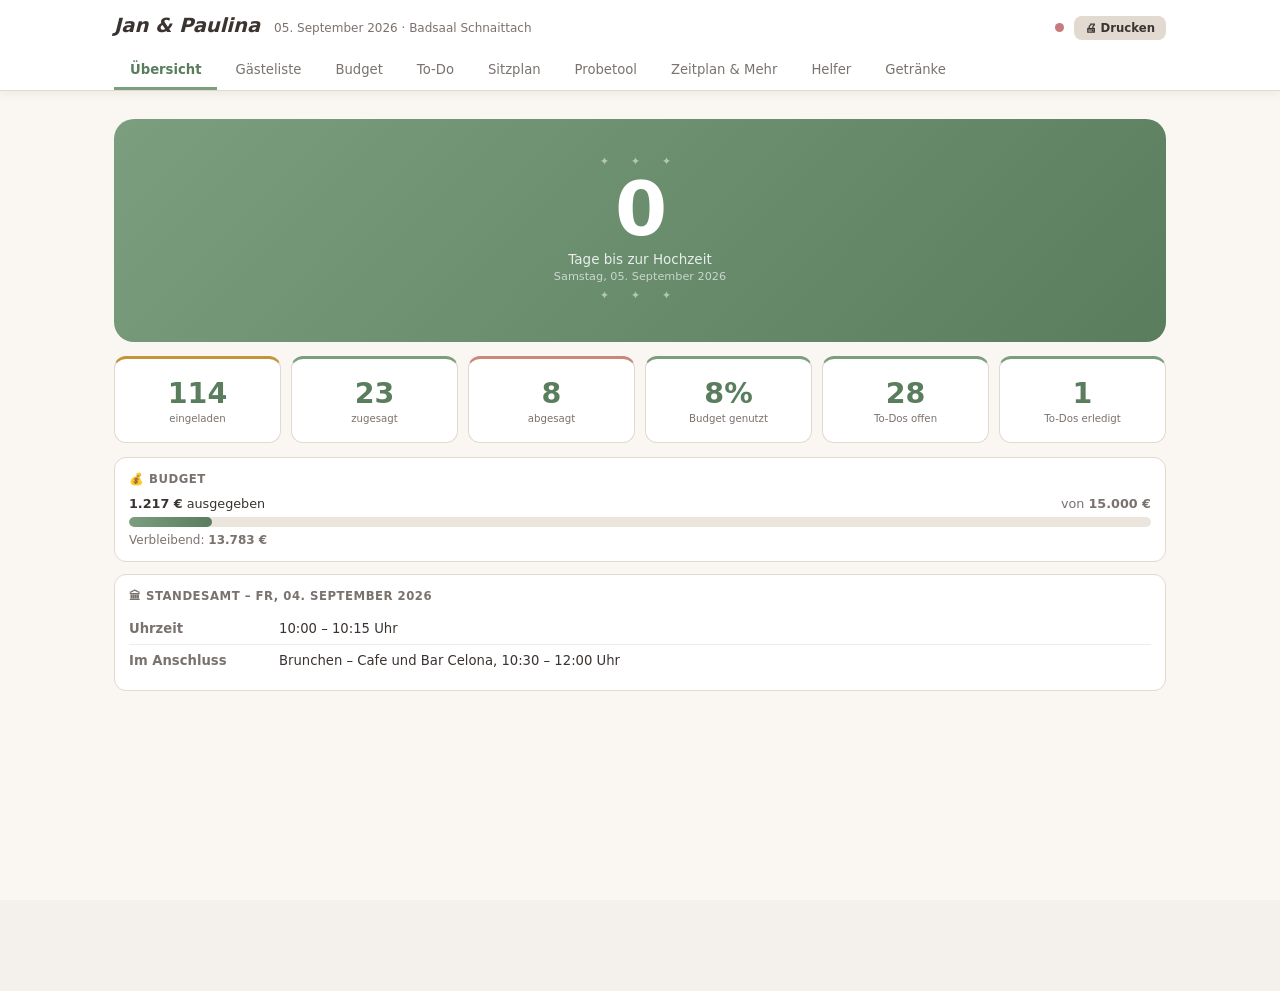
==== hochzeit.html @ a0f96538 "Zeitplan: Ringe-Symbol bei Standesamtlicher Trauung, Auto-Symbol bei Fahrt des Brautpaares ergänzt" ====
<!DOCTYPE html>
<html lang="de">
<head>
<meta charset="UTF-8">
<meta name="viewport" content="width=device-width,initial-scale=1.0,viewport-fit=cover">
<meta name="apple-mobile-web-app-capable" content="yes">
<title>Jan &amp; Paulina 💍</title>
<style>
/* ── Reset & Tokens ── */
*,*::before,*::after{box-sizing:border-box;margin:0;padding:0;-webkit-tap-highlight-color:transparent}
:root{
  --sage:#7a9e7e;--sage-d:#5a7d5e;--sage-l:#a8c5ab;
  --rose:#c9897a;--rose-d:#a06255;--gold:#c4943a;
  --cream:#faf7f2;--white:#fff;--bg:#f4f0eb;
  --text:#3a3330;--text-l:#7a726e;--border:#e2d9d0;
  --shadow:rgba(58,51,48,.08);--shadow-m:rgba(58,51,48,.13);
  --nav-h:60px;--top-h:112px;
}
html,body{height:100%;background:var(--bg);color:var(--text);
  font-family:'Segoe UI',system-ui,sans-serif;font-size:15px;overscroll-behavior:none}

/* ══════════════════════════════════════════
   SHARED
══════════════════════════════════════════ */
.tab{display:none}.tab.active{display:block}
.card{background:var(--white);border:1px solid var(--border);border-radius:14px;padding:14px;margin-bottom:12px}
.card-title{font-size:.78rem;font-weight:700;color:var(--text-l);text-transform:uppercase;letter-spacing:.5px;margin-bottom:10px}
.badge{display:inline-block;padding:3px 9px;border-radius:10px;font-size:.72rem;font-weight:700}
.b-z{background:#e8f5e9;color:#6ba36e}.b-e{background:#fff8e1;color:var(--gold)}
.b-a{background:#fce4e4;color:var(--rose-d)}.b-l{background:#eee;color:#7a7a8a}
.chips{display:flex;gap:7px;margin-bottom:12px;overflow-x:auto;padding-bottom:2px;scrollbar-width:none}
.chips::-webkit-scrollbar{display:none}
.chip{flex-shrink:0;padding:5px 14px;border-radius:20px;border:1px solid var(--border);
  background:var(--white);color:var(--text-l);font-size:.82rem;cursor:pointer;
  white-space:nowrap;transition:all .15s;font-family:inherit}
.chip:hover{border-color:var(--sage-l);color:var(--text)}
.chip.active{background:var(--sage);color:#fff;border-color:var(--sage);font-weight:600}
.btn{display:inline-flex;align-items:center;gap:5px;padding:8px 15px;border-radius:8px;
  border:none;cursor:pointer;font-size:.85rem;font-weight:600;font-family:inherit;transition:background .15s}
.btn-p{background:var(--sage);color:#fff}.btn-p:hover{background:var(--sage-d)}
.btn-d{background:#fde8e8;color:var(--rose-d)}.btn-d:hover{background:#f8d0ce}
.btn-s{background:var(--border);color:var(--text)}.btn-s:hover{background:#d5ccc4}
.btn-sm{padding:5px 11px;font-size:.78rem}
.section-lbl{font-size:.75rem;font-weight:700;color:var(--text-l);text-transform:uppercase;
  letter-spacing:.5px;display:flex;align-items:center;gap:8px;margin:16px 0 8px}
.section-lbl::after{content:'';flex:1;height:1px;background:var(--border)}
.empty{text-align:center;padding:32px 16px;color:var(--text-l);font-size:.88rem}
.count-lbl{font-size:.78rem;color:var(--text-l);margin-bottom:10px}
.search-wrap{position:relative;margin-bottom:12px}
.search-wrap input{width:100%;padding:9px 12px 9px 36px;border:1px solid var(--border);
  border-radius:10px;background:var(--white);font-size:.9rem;color:var(--text);font-family:inherit}
.search-wrap input:focus{outline:none;border-color:var(--sage-l)}
.search-wrap svg{position:absolute;left:10px;top:50%;transform:translateY(-50%);
  width:15px;height:15px;stroke:var(--text-l);fill:none;stroke-width:2}

/* Budget */
.bud-bar-out{height:10px;background:#ece5dd;border-radius:6px;overflow:hidden;margin:6px 0}
.bud-bar-in{height:100%;background:linear-gradient(90deg,var(--sage),var(--sage-d));border-radius:6px;transition:width .4s}
.bud-bar-in.over{background:linear-gradient(90deg,var(--rose),var(--rose-d))}
.kat-mini-bar{height:5px;background:#ece5dd;border-radius:3px;overflow:hidden;margin-top:3px}
.kat-mini-fill{height:100%;background:var(--sage);border-radius:3px;transition:width .3s}
.kat-mini-fill.over{background:var(--rose)}
.budget-input{width:100%;padding:6px 8px;border:1px solid var(--border);border-radius:6px;
  font-size:.88rem;color:var(--text);background:var(--cream)}
.budget-input:focus{outline:none;border-color:var(--sage-l);background:var(--white)}

/* Sitzplan */
.sitzplan-stats{display:flex;gap:10px;flex-wrap:wrap;margin-bottom:18px}
.sitzplan-stat-pill{background:var(--cream);border:1px solid var(--border);border-radius:20px;padding:6px 14px;font-size:.85rem;display:flex;align-items:center;gap:6px}
.sitzplan-stat-pill strong{color:var(--sage-d)}
.sitzplan-layout{display:flex;gap:18px;align-items:flex-start}
.tisch-grid{flex:1;display:flex;flex-wrap:wrap;gap:24px;align-content:flex-start}
.tisch-visual-wrap{display:inline-flex;flex-direction:column;align-items:center;gap:4px;padding:10px;background:var(--cream);border:1px solid var(--border);border-radius:14px;transition:box-shadow .15s}
.tisch-visual-wrap:hover{box-shadow:0 6px 20px var(--shadow-m)}
.tisch-seats-top,.tisch-seats-bottom{display:flex;gap:5px;align-items:center}
.tisch-middle-row{display:flex;gap:5px;align-items:stretch}
.tisch-seats-side{display:flex;flex-direction:column;gap:5px;justify-content:center}
.tisch-surface{background:linear-gradient(160deg,#fffef9,#f5efe4);border:3px solid var(--sage);border-radius:6px;width:170px;min-height:76px;display:flex;flex-direction:column;align-items:center;justify-content:center;padding:10px 14px;gap:3px}
.tisch-surface.over{border-color:var(--rose)}
.tisch-surface-name{font-size:1rem;font-weight:600;color:var(--text);text-align:center}
.tisch-surface-cap{font-size:.72rem;color:var(--text-l);font-weight:600}
.tisch-surface-cap.over{color:var(--rose-d)}
.tisch-seat{width:36px;height:36px;border-radius:50%;background:#f0ebe4;border:2px solid var(--border);display:flex;align-items:center;justify-content:center;font-size:.52rem;font-weight:700;color:var(--text-l);flex-shrink:0;transition:transform .18s,box-shadow .18s;user-select:none}
.tisch-seat.belegt{color:#fff;border-color:transparent;cursor:grab;box-shadow:0 1px 4px rgba(0,0,0,.18);position:relative}
.tisch-seat.belegt:hover{transform:scale(1.12);box-shadow:0 3px 10px rgba(0,0,0,.22)}
.tisch-seat.belegt .seat-remove{display:none;position:absolute;top:-4px;right:-4px;width:14px;height:14px;border-radius:50%;background:var(--rose);color:#fff;font-size:.6rem;line-height:14px;text-align:center;cursor:pointer;border:none;padding:0}
.tisch-seat.belegt:hover .seat-remove{display:block}
.tisch-seat.selected{box-shadow:0 0 0 3px var(--gold)!important;transform:scale(1.22)!important;position:relative;z-index:5}
.tisch-seat.drop-target{box-shadow:0 0 0 2px var(--sage)!important;transform:scale(1.1)!important}
.tisch-seat.drag-over{box-shadow:0 0 0 3px var(--sage)!important;transform:scale(1.12)!important}
.tisch-visual-footer{display:flex;gap:6px;margin-top:4px}
.unassigned-panel{width:230px;flex-shrink:0;background:var(--cream);border:1px solid var(--border);border-radius:14px;padding:14px;position:sticky;top:80px;max-height:calc(100vh - 120px);overflow-y:auto}
.unassigned-header{display:flex;align-items:center;justify-content:space-between;margin-bottom:10px}
.unassigned-title{font-weight:600;font-size:.95rem}
.unassigned-count-badge{background:#fce4e4;color:var(--rose-d);font-size:.72rem;font-weight:700;border-radius:10px;padding:2px 8px}
.unassigned-guest{display:flex;align-items:center;gap:8px;padding:7px 6px;border-bottom:1px solid #f0ebe4;font-size:.85rem;border-radius:6px;margin:0 -6px;cursor:grab;transition:background .12s}
.unassigned-guest:hover{background:#f0ebe4;border-bottom-color:transparent}
.unassigned-guest.selected{background:#fff8e1;border-bottom-color:transparent;box-shadow:0 0 0 2px var(--gold) inset}
.unassigned-guest:last-child{border-bottom:none}
.unassigned-guest-gruppe{width:8px;height:8px;border-radius:50%;flex-shrink:0}
.unassigned-guest-name{flex:1;font-weight:500;overflow:hidden;text-overflow:ellipsis;white-space:nowrap}
.assign-guest-list{max-height:340px;overflow-y:auto}
.assign-guest-item{display:flex;align-items:center;gap:10px;padding:10px 0;border-bottom:1px solid #f0ebe4;cursor:pointer;font-size:.88rem}
.assign-guest-item:last-child{border-bottom:none}
.assign-guest-item:hover{background:#f5f0eb;margin:0 -4px;padding-left:4px;padding-right:4px;border-radius:6px}
.assign-guest-color{width:10px;height:10px;border-radius:50%;flex-shrink:0}
.assign-guest-name{font-weight:600;flex:1}
.assign-guest-gruppe{font-size:.78rem;color:var(--text-l)}
@media(max-width:767px){.sitzplan-layout{flex-direction:column}.unassigned-panel{width:100%;position:static;max-height:none}}

/* Sitzplan View Toggle */
.szv-toggle{display:flex;background:var(--cream);border:1px solid var(--border);border-radius:8px;overflow:hidden}
.szv-btn{border:none;padding:6px 14px;font-size:.82rem;font-weight:600;cursor:pointer;font-family:inherit;background:transparent;color:var(--text-l);transition:background .15s,color .15s}
.szv-btn.szv-active{background:var(--sage);color:#fff}
.szv-btn:not(.szv-active):hover{background:var(--border)}

/* Raumplan */
.raumplan-room{position:relative;background:#f8f6f0;border:2px solid var(--border);border-radius:12px;overflow:hidden;user-select:none}
.raumplan-stage{position:absolute;background:var(--border);border-bottom:3px solid var(--sage);display:flex;align-items:center;justify-content:center;font-size:.75rem;font-weight:700;color:var(--text-l);letter-spacing:.3px}
.raumplan-entrance{position:absolute;bottom:0;left:50%;transform:translateX(-50%)}
.raumplan-tisch{position:absolute;border:2px solid var(--sage);border-radius:5px;display:flex;flex-direction:column;align-items:center;justify-content:center;cursor:grab;box-shadow:0 2px 8px var(--shadow);transition:box-shadow .15s,transform .1s;background:var(--white);overflow:hidden}
.raumplan-tisch:active{cursor:grabbing}
.raumplan-tisch.over{border-color:var(--rose);background:#fef5f5}
.raumplan-tisch-name{font-weight:700;font-size:.65rem;white-space:nowrap;overflow:hidden;text-overflow:ellipsis;padding:0 4px;max-width:100%}
.raumplan-tisch-count{font-size:.6rem;color:var(--text-l)}
.raumplan-tisch-dots{display:flex;gap:2px;margin-top:1px}
.raumplan-tisch:hover{box-shadow:0 4px 16px var(--shadow-m);transform:rotate(var(--rot,0deg)) scale(1.03)}
.raumplan-element{position:absolute;border:2px solid var(--rose);border-radius:5px;display:flex;flex-direction:column;align-items:center;justify-content:center;cursor:grab;box-shadow:0 2px 8px var(--shadow);transition:box-shadow .15s,transform .1s;background:var(--white);overflow:hidden;gap:2px}
.raumplan-element:hover{box-shadow:0 4px 16px var(--shadow-m);transform:scale(1.03)}
.raumplan-element:active{cursor:grabbing}
.raumplan-tisch.selected,.raumplan-element.selected{box-shadow:0 0 0 3px var(--gold),0 2px 8px var(--shadow)!important}
.raumplan-element-icon{font-size:1rem;line-height:1}
.raumplan-element-name{font-weight:700;font-size:.6rem;white-space:nowrap;overflow:hidden;text-overflow:ellipsis;padding:0 4px;max-width:100%;color:var(--text-l)}
.raumplan-legend{margin-top:10px;font-size:.76rem;color:var(--text-l);display:flex;gap:16px;flex-wrap:wrap;align-items:center}
.raumplan-info-pill.over{background:#fde8e8;color:var(--rose-d);border-color:var(--rose)}
.raumplan-info{margin-bottom:10px;display:flex;gap:10px;flex-wrap:wrap}
.raumplan-info-pill{background:var(--cream);border:1px solid var(--border);border-radius:20px;padding:5px 12px;font-size:.8rem;display:flex;align-items:center;gap:5px}

/* Timeline */
.tl-item{display:flex;gap:14px;padding:10px 0;border-bottom:1px solid #f0ebe4}
.tl-item:last-child{border-bottom:none}
.tl-time{width:90px;flex-shrink:0;font-size:.78rem;color:var(--text-l);font-weight:700;padding-top:2px}
.tl-titel{font-weight:600;font-size:.88rem}
.tl-notiz{font-size:.75rem;color:var(--text-l);margin-top:2px}
.tl-icon{width:15px;height:15px;vertical-align:-2px;margin-right:5px;color:var(--sage-d)}

/* Todo */
.todo-item{display:flex;gap:10px;align-items:flex-start;padding:11px 0;border-bottom:1px solid #f0ebe4}
.todo-item:last-child{border-bottom:none}
.todo-cb{width:20px;height:20px;accent-color:var(--sage);cursor:pointer;flex-shrink:0;margin-top:1px}
.todo-txt{font-weight:500;font-size:.9rem;word-break:break-word}
.todo-txt.done{text-decoration:line-through;opacity:.5}
.todo-meta{font-size:.75rem;color:var(--text-l);margin-top:2px}
.todo-kat-lbl{display:inline-block;padding:2px 7px;border-radius:8px;font-size:.68rem;
  font-weight:700;background:var(--cream);color:var(--text-l);margin-bottom:6px;letter-spacing:.3px}

/* Dienstleister */
.dl-item{padding:10px 0;border-bottom:1px solid #f0ebe4}
.dl-item:last-child{border-bottom:none}
.dl-top{display:flex;justify-content:space-between;align-items:flex-start;gap:8px}
.dl-name{font-weight:700;font-size:.9rem}
.dl-detail{font-size:.78rem;color:var(--text-l);margin-top:3px}

/* Countdown hero */
.hero{background:linear-gradient(135deg,var(--sage),var(--sage-d));color:#fff;
  border-radius:18px;padding:28px 20px;text-align:center;margin-bottom:14px}
.hero-orn{font-size:.75rem;letter-spacing:.6rem;opacity:.5;margin-bottom:4px}
.hero-num{font-size:4rem;font-weight:800;line-height:1;letter-spacing:-2px}
.hero-lbl{font-size:.9rem;opacity:.85;margin-top:4px}
.hero-date{font-size:.75rem;opacity:.65;margin-top:3px}

/* Stat cards */
.stats{display:grid;grid-template-columns:repeat(3,1fr);gap:10px;margin-bottom:14px}
.stat{background:var(--white);border:1px solid var(--border);border-radius:12px;
  padding:14px 10px;text-align:center;border-top:3px solid var(--sage);position:relative;
  font-family:inherit;width:100%}
.stat.gold{border-top-color:var(--gold)}.stat.rose{border-top-color:var(--rose)}
.stat-val{font-size:1.7rem;font-weight:800;color:var(--sage-d)}
.stat-lbl{font-size:.68rem;color:var(--text-l);margin-top:3px}
.stat-link{cursor:pointer;transition:transform .15s,box-shadow .15s}
.stat-link:hover{transform:translateY(-2px);box-shadow:0 6px 18px var(--shadow-m)}
.stat-link:active{transform:scale(.97)}
.stat-arr{position:absolute;bottom:7px;right:9px;font-size:.65rem;color:var(--text-l);
  opacity:0;transform:translateX(-3px);transition:opacity .2s,transform .2s}
.stat-link:hover .stat-arr{opacity:1;transform:translateX(0)}

/* Guest row (shared) */
.guest-item{display:flex;align-items:center;gap:10px;padding:10px 0;border-bottom:1px solid #f0ebe4}
.guest-item:last-child{border-bottom:none}
.grp-dot{width:9px;height:9px;border-radius:50%;flex-shrink:0}
.guest-name{flex:1;font-weight:600;font-size:.9rem;min-width:0;overflow:hidden;text-overflow:ellipsis;white-space:nowrap}
.status-sel{border:none;cursor:pointer;font-size:.72rem;font-weight:700;padding:3px 7px;
  border-radius:10px;background:inherit;font-family:inherit}

/* Info table */
.info-dl{width:100%}
.info-row{display:flex;gap:10px;padding:8px 0;border-bottom:1px solid #f0ebe4;font-size:.88rem}
.info-row:last-child{border-bottom:none}
.info-dt{font-weight:600;width:140px;flex-shrink:0;color:var(--text-l)}

/* Getränke */
.gt-table-wrap{overflow-x:auto;-webkit-overflow-scrolling:touch}
.gt-table{width:100%;border-collapse:collapse;margin-bottom:2px}
.gt-table th{background:#f5f0eb;padding:8px 10px;text-align:left;font-size:.7rem;font-weight:700;
  color:var(--text-l);text-transform:uppercase;letter-spacing:.4px;white-space:nowrap}
.gt-table td{padding:7px 10px;font-size:.86rem;border-bottom:1px solid #f0ebe4;white-space:nowrap}
.gt-table tr:last-child td{border-bottom:none}
.gt-sub{font-size:.78rem;color:var(--text-l);line-height:1.5}
.gt-total{display:flex;justify-content:space-between;padding:10px 10px 0;font-weight:700;
  font-size:.9rem;border-top:1.5px solid var(--border);margin-top:6px}
.gt-note{background:var(--cream);border-left:3px solid var(--gold);border-radius:0 10px 10px 0;
  padding:12px 14px;font-size:.85rem;line-height:1.55;margin-bottom:12px}
.gt-note b{color:var(--text)}

/* ══════════════════════════════════════════
   MOBILE  (default – < 768 px)
══════════════════════════════════════════ */
#top-nav{display:none}
#bottom-nav{position:fixed;bottom:0;left:0;right:0;background:var(--white);
  border-top:1px solid var(--border);display:flex;z-index:100;
  padding-bottom:env(safe-area-inset-bottom);overflow-x:auto;scrollbar-width:none}
#bottom-nav::-webkit-scrollbar{display:none}
.nav-btn{flex:1 0 auto;min-width:54px;display:flex;flex-direction:column;align-items:center;justify-content:center;
  padding:8px 4px;gap:2px;border:none;background:none;cursor:pointer;
  font-size:.62rem;color:var(--text-l);font-family:inherit;transition:color .15s;white-space:nowrap}
.nav-btn.active{color:var(--sage-d);font-weight:700}
.nav-btn svg{width:21px;height:21px;stroke:currentColor;fill:none;stroke-width:2;
  stroke-linecap:round;stroke-linejoin:round}
#app{display:flex;flex-direction:column;height:100%;height:100dvh}
#content{flex:1;overflow-y:auto;padding:16px 16px 80px}

/* Mobile: budget table hidden, cards shown */
.bud-table-wrap{display:none}

/* ══════════════════════════════════════════
   DESKTOP  (≥ 768 px)
══════════════════════════════════════════ */
@media(min-width:768px){
  body{background:var(--cream)}
  #bottom-nav{display:none}
  #top-nav{
    display:block;background:var(--white);border-bottom:1px solid var(--border);
    position:sticky;top:0;z-index:100;box-shadow:0 2px 10px var(--shadow)
  }
  .top-nav-inner{max-width:1100px;margin:0 auto;padding:0 24px}
  .top-brand{display:flex;align-items:baseline;gap:14px;padding:14px 0 12px}
  .top-brand h1{font-size:1.3rem;font-weight:700;color:var(--text);font-style:italic}
  .top-brand span{font-size:.8rem;color:var(--text-l)}
  .top-tabs{display:flex;gap:2px}
  .top-tab{background:none;border:none;padding:10px 16px;cursor:pointer;font-size:.88rem;
    color:var(--text-l);border-bottom:3px solid transparent;font-family:inherit;
    white-space:nowrap;transition:color .15s,border-color .15s}
  .top-tab:hover{color:var(--text)}
  .top-tab.active{color:var(--sage-d);border-bottom-color:var(--sage);font-weight:700}
  #app{display:block;height:auto;min-height:100vh}
  #content{overflow:visible;padding:28px 24px 60px;max-width:1100px;margin:0 auto}

  /* Desktop hero + stats */
  .hero{border-radius:20px;padding:36px 40px}
  .hero-num{font-size:5rem}
  .stats{grid-template-columns:repeat(6,1fr)}
  .stat{padding:18px 10px}.stat-val{font-size:1.9rem}

  /* Desktop guest list — wider rows */
  .guest-item{padding:11px 14px}
  .guest-note{display:block!important}  /* hidden on mobile */

  /* Desktop budget: show full table */
  .bud-table-wrap{display:block}
  .bud-card-list{display:none}  /* hide cards on desktop */
  .bud-table{width:100%;border-collapse:collapse}
  .bud-table th{background:#f5f0eb;padding:10px 14px;text-align:left;font-size:.78rem;
    font-weight:700;color:var(--text-l);text-transform:uppercase;letter-spacing:.4px;
    border-bottom:1px solid var(--border)}
  .bud-table td{padding:9px 14px;font-size:.9rem;border-bottom:1px solid #f0ebe4}
  .bud-table tr:last-child td{border-bottom:none}
  .bud-table tr:hover td{background:#fdfaf7}

  /* Desktop: 2-col layout for mehr */
  .mehr-grid{display:grid;grid-template-columns:1fr 1fr;gap:20px}

  /* Desktop: DL grid */
  .dl-grid-wrap{display:grid;grid-template-columns:repeat(auto-fill,minmax(280px,1fr));gap:12px}
  .dl-grid-card{background:var(--white);border:1px solid var(--border);border-radius:12px;padding:16px}
  .card{border-radius:12px}
}

@media print{
  #top-nav,#bottom-nav,.chips,.btn{display:none!important}
  body{background:#fff}
  #content{padding:0;max-width:100%}
  .tab{display:block!important;page-break-after:always}
}

/* Getränkekarte: eigener, isolierter Druckmodus */
@media print{
  body.printing-menu #top-nav,
  body.printing-menu #bottom-nav,
  body.printing-menu #app{display:none!important}
  body.printing-menu #getraenke-menu-modal{
    position:static!important;display:block!important;background:#fff!important;
    inset:auto!important;padding:0!important}
  body.printing-menu #getraenke-menu-modal>div{box-shadow:none!important;width:100%!important;
    max-height:none!important;overflow:visible!important;border-radius:0!important;
    background:#fff!important;margin:0!important}
  body.printing-menu .no-print{display:none!important}
}

/* Getränkekarte: Restaurant-Menü-Optik */
.menu-card{padding:44px 34px 30px;font-family:Georgia,'Iowan Old Style','Palatino Linotype',serif;
  color:#3a3330;text-align:center}
.mc-eyebrow{font-size:.66rem;letter-spacing:.3em;text-transform:uppercase;color:var(--gold)}
.menu-card h2{font-size:1.75rem;font-weight:400;letter-spacing:.05em;margin:6px 0 4px}
.mc-sub{font-size:.78rem;color:var(--text-l);font-style:italic;margin-bottom:22px}
.mc-rule{width:52px;height:1px;background:var(--gold);margin:0 auto 26px}
.mc-section{margin-bottom:24px}
.mc-section-title{font-size:.74rem;letter-spacing:.24em;text-transform:uppercase;
  color:var(--gold);margin-bottom:12px}
.mc-item{font-size:.98rem;padding:4px 0;line-height:1.3}
.mc-item-note{display:block;font-size:.68rem;color:var(--text-l);font-style:italic;margin-top:1px;letter-spacing:.03em}
</style>
</head>
<body>

<!-- ══ DESKTOP TOP NAV ══ -->
<header id="top-nav">
  <div class="top-nav-inner">
    <div class="top-brand">
      <h1>Jan &amp; Paulina</h1>
      <span>05. September 2026 · Badsaal Schnaittach</span>
      <div style="margin-left:auto;display:flex;align-items:center;gap:10px">
        <span id="sync-dot" title="Synchronisiert" style="display:inline-block;width:9px;height:9px;border-radius:50%;background:#6ba36e;flex-shrink:0"></span>
        <button class="btn btn-s btn-sm" onclick="window.print()">🖨 Drucken</button>
      </div>
    </div>
    <div class="top-tabs">
      <button class="top-tab active" onclick="showTab('home',this,'top')">Übersicht</button>
      <button class="top-tab" onclick="showTab('gaeste',this,'top')">Gästeliste</button>
      <button class="top-tab" onclick="showTab('budget',this,'top')">Budget</button>
      <button class="top-tab" onclick="showTab('todo',this,'top')">To-Do</button>
      <button class="top-tab" onclick="showTab('sitzplan',this,'top')">Sitzplan</button>
      <button class="top-tab" onclick="showTab('probetool',this,'top')">Probetool</button>
      <button class="top-tab" onclick="showTab('mehr',this,'top')">Zeitplan &amp; Mehr</button>
      <button class="top-tab" onclick="showTab('helfer',this,'top')">Helfer</button>
      <button class="top-tab" onclick="showTab('getraenke',this,'top')">Getränke</button>
    </div>
  </div>
</header>

<div id="app">
<div id="content">

  <!-- ══ ÜBERSICHT ══ -->
  <div id="tab-home" class="tab active">
    <div class="hero">
      <div class="hero-orn">✦ ✦ ✦</div>
      <div class="hero-num" id="cd">–</div>
      <div class="hero-lbl">Tage bis zur Hochzeit</div>
      <div class="hero-date">Samstag, 05. September 2026</div>
      <div class="hero-orn" style="margin-top:6px">✦ ✦ ✦</div>
    </div>
    <div class="stats">
      <button type="button" class="stat gold stat-link" onclick="navigateTo('gaeste','alle')">
        <div class="stat-val" id="s-eing">–</div><div class="stat-lbl">eingeladen</div><div class="stat-arr">→</div>
      </button>
      <button type="button" class="stat stat-link" onclick="navigateTo('gaeste','Zugesagt')">
        <div class="stat-val" id="s-zug">–</div><div class="stat-lbl">zugesagt</div><div class="stat-arr">→</div>
      </button>
      <button type="button" class="stat rose stat-link" onclick="navigateTo('gaeste','Abgesagt')">
        <div class="stat-val" id="s-abg">–</div><div class="stat-lbl">abgesagt</div><div class="stat-arr">→</div>
      </button>
      <button type="button" class="stat stat-link" onclick="navigateTo('budget',null)">
        <div class="stat-val" id="s-budpct">–%</div><div class="stat-lbl">Budget genutzt</div><div class="stat-arr">→</div>
      </button>
      <button type="button" class="stat stat-link" onclick="navigateTo('todo','offen')">
        <div class="stat-val" id="s-open">–</div><div class="stat-lbl">To-Dos offen</div><div class="stat-arr">→</div>
      </button>
      <button type="button" class="stat stat-link" onclick="navigateTo('todo','erledigt')">
        <div class="stat-val" id="s-done">–</div><div class="stat-lbl">To-Dos erledigt</div><div class="stat-arr">→</div>
      </button>
    </div>
    <div class="card">
      <div class="card-title">💰 Budget</div>
      <div style="display:flex;justify-content:space-between;font-size:.85rem;margin-bottom:4px">
        <span><strong id="s-budout">0 €</strong> ausgegeben</span>
        <span style="color:var(--text-l)">von <strong id="s-budtot">15.000 €</strong></span>
      </div>
      <div class="bud-bar-out"><div class="bud-bar-in" id="s-budbar" style="width:0%"></div></div>
      <div style="font-size:.8rem;color:var(--text-l);margin-top:4px">Verbleibend: <strong id="s-budrest">–</strong></div>
    </div>
    <div class="card">
      <div class="card-title">🏛 Standesamt – Fr, 04. September 2026</div>
      <div class="info-dl">
        <div class="info-row"><dt class="info-dt">Uhrzeit</dt><dd>10:00 – 10:15 Uhr</dd></div>
        <div class="info-row"><dt class="info-dt">Im Anschluss</dt><dd>Brunchen – Cafe und Bar Celona, 10:30 – 12:00 Uhr</dd></div>
      </div>
    </div>
  </div>

  <!-- ══ GÄSTELISTE ══ -->
  <div id="tab-gaeste" class="tab">
    <div style="display:flex;justify-content:space-between;align-items:center;margin-bottom:14px;flex-wrap:wrap;gap:10px">
      <span style="font-size:1.1rem;font-weight:700">Gästeliste</span>
      <div style="display:flex;gap:8px;flex-wrap:wrap;align-items:center">
        <div class="search-wrap" style="margin-bottom:0">
          <svg viewBox="0 0 24 24"><circle cx="11" cy="11" r="8"/><path d="m21 21-4.35-4.35"/></svg>
          <input type="text" id="g-search" placeholder="Suchen …" oninput="renderGuests()">
        </div>
        <button class="btn btn-p btn-sm" onclick="openGastModal()">+ Gast</button>
      </div>
    </div>
    <div class="chips" id="g-chips">
      <button class="chip active" onclick="setGF('alle',this)">Alle</button>
      <button class="chip" onclick="setGF('Zugesagt',this)">Zugesagt</button>
      <button class="chip" onclick="setGF('Eingeladen',this)">Eingeladen</button>
      <button class="chip" onclick="setGF('Abgesagt',this)">Abgesagt</button>
      <button class="chip" onclick="setGF('Liste',this)">Liste</button>
    </div>
    <div class="count-lbl" id="g-count"></div>
    <div style="display:flex;gap:8px;margin-bottom:12px;flex-wrap:wrap">
      <button class="btn btn-s btn-sm" onclick="exportData()">⬇ Daten exportieren</button>
      <label class="btn btn-s btn-sm" style="cursor:pointer">⬆ Importieren<input type="file" accept=".json" style="display:none" onchange="importData(this)"></label>
      <button class="btn btn-s btn-sm" onclick="restoreAddresses()">📍 Adressen wiederherstellen</button>
    </div>
    <div id="g-list"></div>
  </div>

  <!-- ══ BUDGET ══ -->
  <div id="tab-budget" class="tab">
    <div style="display:flex;justify-content:space-between;align-items:center;margin-bottom:14px">
      <span style="font-size:1.1rem;font-weight:700">Budgetübersicht</span>
      <button class="btn btn-p btn-sm" onclick="openAddBudModal()">+ Ausgabe hinzufügen</button>
    </div>
    <div class="card" id="bud-summary"></div>

    <!-- Desktop: table -->
    <div class="bud-table-wrap card" style="padding:0;overflow:hidden">
      <table class="bud-table">
        <thead><tr>
          <th>Kategorie</th><th>Geplant (€)</th><th>Ausgegeben (€)</th><th>Notiz</th>
        </tr></thead>
        <tbody id="bud-tbody"></tbody>
      </table>
    </div>

    <!-- Mobile: cards -->
    <div class="bud-card-list" id="bud-cards"></div>
  </div>

  <!-- ══ TO-DO ══ -->
  <div id="tab-todo" class="tab">
    <div style="display:flex;justify-content:space-between;align-items:center;margin-bottom:14px">
      <span style="font-size:1.1rem;font-weight:700">To-Do Liste</span>
      <button class="btn btn-p btn-sm" onclick="toggleAddTodo()">+ Aufgabe</button>
    </div>
    <div class="chips" id="t-chips">
      <button class="chip active" onclick="setTF('alle',this)">Alle</button>
      <button class="chip" onclick="setTF('offen',this)">Offen</button>
      <button class="chip" onclick="setTF('erledigt',this)">Erledigt</button>
    </div>
    <div class="count-lbl" id="t-count"></div>
    <div class="card" id="add-todo-card" style="display:none;margin-bottom:14px">
      <div style="display:grid;grid-template-columns:1fr 1fr;gap:10px;margin-bottom:10px">
        <div>
          <label style="font-size:.78rem;font-weight:600;color:var(--text-l);display:block;margin-bottom:4px">Aufgabe *</label>
          <input type="text" id="new-todo-text" style="width:100%;padding:8px 10px;border:1px solid var(--border);border-radius:8px;font-size:.9rem;font-family:inherit" placeholder="Was ist zu tun?">
        </div>
        <div>
          <label style="font-size:.78rem;font-weight:600;color:var(--text-l);display:block;margin-bottom:4px">Verantwortlich</label>
          <input type="text" id="new-todo-ver" style="width:100%;padding:8px 10px;border:1px solid var(--border);border-radius:8px;font-size:.9rem;font-family:inherit" placeholder="Name">
        </div>
      </div>
      <div style="display:flex;gap:8px;justify-content:flex-end">
        <button class="btn btn-s btn-sm" onclick="toggleAddTodo()">Abbrechen</button>
        <button class="btn btn-p btn-sm" onclick="addTodo()">Hinzufügen</button>
      </div>
    </div>
    <div id="t-list"></div>
  </div>

  <!-- ══ SITZPLAN ══ -->
  <div id="tab-sitzplan" class="tab">
    <div style="display:flex;justify-content:space-between;align-items:center;margin-bottom:14px;flex-wrap:wrap;gap:8px">
      <span style="font-size:1.1rem;font-weight:700">Sitzplan</span>
      <div style="display:flex;gap:8px;align-items:center">
        <div class="szv-toggle">
          <button id="szv-btn-sitzplan" class="szv-btn szv-active" onclick="setSitzplanView('sitzplan')">Sitzplan</button>
          <button id="szv-btn-raumplan" class="szv-btn" onclick="setSitzplanView('raumplan')">🏛 Raumplan</button>
        </div>
        <button class="btn btn-p btn-sm" onclick="openAddTischModal()">+ Tisch</button>
        <button class="btn btn-p btn-sm" onclick="openAddElementModal()">+ Element</button>
      </div>
    </div>

    <div class="sitzplan-stats" id="sitzplan-stats"></div>
    <!-- Sitzplan-View -->
    <div id="szv-sitzplan">
      <div class="sitzplan-layout">
        <div class="tisch-grid" id="tisch-grid"></div>
        <div class="unassigned-panel">
          <div class="unassigned-header">
            <span class="unassigned-title">Nicht zugewiesen</span>
            <span id="unassigned-count" class="unassigned-count-badge"></span>
          </div>
          <input type="text" id="unassigned-search" placeholder="Gast suchen …" oninput="renderUnassigned()"
            style="width:100%;padding:7px 10px;border:1px solid var(--border);border-radius:8px;font-size:.85rem;margin-bottom:10px;font-family:inherit">
          <div id="unassigned-list"></div>
        </div>
      </div>
    </div>
    <!-- Raumplan-View -->
    <div id="szv-raumplan" style="display:none">
      <div id="raumplan-container"></div>
    </div>
  </div>

  <!-- ══ PROBETOOL ══ -->
  <div id="tab-probetool" class="tab">
    <div style="margin-bottom:14px">
      <span style="font-size:1.1rem;font-weight:700">Probetool: Sitzverteilung</span>
      <div style="font-size:.82rem;color:var(--text-l);margin-top:2px">Separates Experimentierfeld – verändert den echten Sitzplan nicht. Ziel: jede·r kennt mind. 1, idealerweise 2 Personen am eigenen Tisch.</div>
    </div>
    <div class="card">
      <div class="card-title">1. Familie/Freunde-Zuordnung &amp; Alter prüfen</div>
      <div style="font-size:.78rem;color:var(--text-l);margin-bottom:8px">Alle automatischen Vorbelegungen unten hängen davon ab, dass die Gruppe pro Gast stimmt (wirkt sich auch auf die Gästeliste aus). Alter ist optional und sorgt dafür, dass die Berechnung altersgerechte Tischnähe leicht bevorzugt.</div>
      <div class="search-wrap">
        <svg viewBox="0 0 24 24"><circle cx="11" cy="11" r="8"/><path d="m21 21-4.35-4.35"/></svg>
        <input type="text" id="pt-zuordnung-search" placeholder="Gast suchen …" oninput="renderProbetoolZuordnung()">
      </div>
      <div id="probetool-zuordnung" style="max-height:340px;overflow-y:auto"></div>
    </div>
    <div class="card">
      <div class="card-title">2. Sitzplan-Kopie</div>
      <div id="probetool-setup"></div>
    </div>
    <div class="card">
      <div class="card-title">3. Feste Gruppen (müssen zusammensitzen, z.B. Paare/Familien)</div>
      <div id="probetool-gruppen" style="margin-bottom:10px"></div>
      <div style="display:flex;gap:8px;flex-wrap:wrap">
        <button class="btn btn-p btn-sm" onclick="openAddGruppeModal('zusammenhalten')">+ Gruppe hinzufügen</button>
        <button class="btn btn-s btn-sm" onclick="uebernehmeGruppenAusSitzplan()">Paare aus Sitzplan übernehmen</button>
      </div>
    </div>
    <div class="card">
      <div class="card-title">4. Untergruppen (kennen sich gut, z.B. Freundeskreise)</div>
      <div style="font-size:.78rem;color:var(--text-l);margin-bottom:8px">Für engere Cluster innerhalb größerer Gruppen (z.B. "Schulfreunde Jan") – wird bei der Vorbelegung unten wie "Familie" behandelt, aber ohne Zwang zum Zusammensitzen.</div>
      <div id="probetool-untergruppen" style="margin-bottom:10px"></div>
      <button class="btn btn-p btn-sm" onclick="openAddGruppeModal('bekanntengruppen')">+ Untergruppe hinzufügen</button>
    </div>
    <div class="card">
      <div class="card-title">5. Wer kennt wen gut?</div>
      <div style="font-size:.78rem;color:var(--text-l);margin-bottom:8px">🔒 Müssen zusammensitzen &nbsp;·&nbsp; 😊 Kennen sich gut &nbsp;·&nbsp; 🙂 Könnten harmonieren &nbsp;·&nbsp; ❌ Passen nicht zusammen</div>
      <div style="display:flex;gap:8px;flex-wrap:wrap;margin-bottom:10px">
        <button class="btn btn-s btn-sm" onclick="wendeKategorie2Vorbelegung()">😊 Kategorie 2 für Familien &amp; Untergruppen vorbelegen</button>
        <button class="btn btn-s btn-sm" onclick="wendeKategorie4FamilieFreunde()">❌ Kategorie 4 für Familie ↔ Freunde vorbelegen</button>
        <button class="btn btn-s btn-sm" onclick="wendeKategorie3UnterFreunden()">🙂 Kategorie 3 unter Freunden vorbelegen</button>
      </div>
      <div class="search-wrap">
        <svg viewBox="0 0 24 24"><circle cx="11" cy="11" r="8"/><path d="m21 21-4.35-4.35"/></svg>
        <input type="text" id="pt-anker-search" placeholder="Gast suchen (Anker) …" oninput="renderProbetoolAnkerList()">
      </div>
      <div id="pt-anker-list"></div>
      <div id="pt-affinitaet-rows" style="margin-top:10px"></div>
    </div>
    <div class="card">
      <div class="card-title">6. Berechnen</div>
      <button class="btn btn-p" onclick="computeProbetoolErgebnis()">Berechnen</button>
      <span style="font-size:.78rem;color:var(--text-l);margin-left:8px">Erneuter Klick berechnet neu (anderer Zufallsstart, ggf. besseres Ergebnis).</span>
    </div>
    <div class="card" id="probetool-ergebnis-card" style="display:none">
      <div class="card-title" style="display:flex;align-items:center;justify-content:space-between;gap:8px;flex-wrap:wrap;text-transform:none;letter-spacing:normal">
        <span style="text-transform:uppercase;letter-spacing:.5px">7. Ergebnis</span>
        <div style="display:flex;gap:8px;flex-wrap:wrap">
          <button class="btn btn-s btn-sm" onclick="copyProbetoolErgebnisAlsText()">📋 Als Text kopieren</button>
          <button class="btn btn-p btn-sm" onclick="uebernehmeProbetoolAlsSitzplan()">✅ In echten Sitzplan übernehmen</button>
        </div>
      </div>
      <div style="font-size:.78rem;color:var(--text-l);margin-bottom:8px">Wie im echten Sitzplan: Gast anklicken oder ziehen, um ihn auf einen anderen Platz zu verschieben. Änderungen hier bleiben zunächst nur im Probetool.</div>
      <div class="tisch-grid" id="probetool-tisch-grid" style="margin-bottom:6px"></div>
      <div id="probetool-unassigned" style="margin-bottom:18px"></div>
      <div id="probetool-ergebnis"></div>
    </div>
  </div>

  <!-- ══ ZEITPLAN & MEHR ══ -->
  <div id="tab-mehr" class="tab">
    <div class="mehr-grid">
      <div>
        <div class="section-lbl">🏛 Freitag, 04.09.2026 – Standesamt</div>
        <div class="card" id="tl-fr"></div>
        <div class="section-lbl" style="margin-top:18px">💒 Ablauf der Hochzeit, 05.09.2026</div>
        <div class="card" id="tl-hz"></div>
        <div class="section-lbl" style="margin-top:18px">⛪ Gottesdienstablauf</div>
        <div class="card" id="tl-gd"></div>
      </div>
      <div>
        <div class="section-lbl">🤝 Dienstleister</div>
        <div id="dl-wrap"></div>
      </div>
    </div>
  </div>

  <!-- ══ HELFER ══ -->
  <div id="tab-helfer" class="tab">
    <div style="display:flex;justify-content:space-between;align-items:center;margin-bottom:14px">
      <span style="font-size:1.1rem;font-weight:700">Helfer</span>
      <button class="btn btn-p btn-sm" onclick="openAddHelferModal()">+ Aufgabe</button>
    </div>

    <!-- Desktop: table -->
    <div class="bud-table-wrap card" style="padding:0;overflow:hidden">
      <table class="bud-table">
        <thead><tr>
          <th>Aufgabe</th><th>Tag</th><th>Helfer</th><th>Status</th><th>Notiz</th><th></th>
        </tr></thead>
        <tbody id="helfer-tbody"></tbody>
      </table>
    </div>

    <!-- Mobile: cards -->
    <div class="bud-card-list" id="helfer-cards"></div>
  </div>

  <!-- ══ GETRÄNKE ══ -->
  <div id="tab-getraenke" class="tab">
    <div style="display:flex;justify-content:space-between;align-items:flex-start;gap:10px;margin-bottom:14px;flex-wrap:wrap">
      <div>
        <span style="font-size:1.1rem;font-weight:700">Getränke</span>
        <div style="font-size:.82rem;color:var(--text-l);margin-top:2px">Rezeptrechner &amp; Inventur — alle Mengen und Kosten sind editierbar</div>
      </div>
      <button class="btn btn-p btn-sm" onclick="openGetraenkeMenu()">🍸 Getränkekarte anzeigen</button>
    </div>

    <div class="section-lbl">🍹 Rezepte für die Aperitif-Behälter</div>
    <div id="gt-rezepte-wrap"></div>
    <div class="gt-sub" style="margin:-4px 0 10px">Ein Ansatz sind immer 4 l. Bei der Beeren-Limo wird zwischendurch nachgesetzt; die Gartenlimo dafür kommt aus dem Bestand, dafür steht unten ein Kasten extra auf der Liste.</div>

    <div class="section-lbl">☀️ Nachmittag in der Gemeinde</div>
    <div class="card">
      <div style="display:flex;align-items:center;gap:8px;margin-bottom:10px">
        <label style="font-size:.85rem;font-weight:600">Personen</label>
        <input type="number" min="0" id="gt-nm-personen" class="budget-input" style="max-width:90px" onchange="updGtScalar('nachmittagPersonen',this.value)">
      </div>
      <div class="gt-table-wrap">
        <table class="gt-table">
          <thead><tr><th>Position</th><th>Menge</th><th>Einheit</th><th>Notiz</th><th></th></tr></thead>
          <tbody id="gt-nachmittag-tbody"></tbody>
        </table>
      </div>
      <button class="btn btn-s btn-sm" style="margin-top:10px" onclick="addGtRow('nachmittag')">+ Position</button>
    </div>

    <div class="section-lbl">🌙 Abend im Badsaal</div>
    <div class="card">
      <div style="display:flex;align-items:center;gap:8px;margin-bottom:10px">
        <label style="font-size:.85rem;font-weight:600">Gäste</label>
        <input type="number" min="0" id="gt-ab-gaeste" class="budget-input" style="max-width:90px" onchange="updGtScalar('abendGaeste',this.value)">
      </div>
      <div class="gt-table-wrap">
        <table class="gt-table">
          <thead><tr><th>Position</th><th>Menge</th><th>Einheit</th><th>Kategorie</th><th>Notiz</th><th></th></tr></thead>
          <tbody id="gt-abend-tbody"></tbody>
        </table>
      </div>
      <button class="btn btn-s btn-sm" style="margin-top:10px" onclick="addGtRow('abend')">+ Position</button>
    </div>

    <div class="section-lbl">🍹 Aperitif-Behälter — ab 17:00</div>
    <div class="card">
      <div class="gt-sub" style="margin-bottom:8px">Richtwert: 1 Liter ergibt 5 Gläser (200 ml/Glas) — die Beeren-Limo-Menge kommt aus dem Rezeptrechner oben.</div>
      <div class="gt-table-wrap">
        <table class="gt-table">
          <thead><tr><th>Behälter</th><th>Menge (l)</th><th>Ergibt</th><th></th></tr></thead>
          <tbody id="gt-aperitif-tbody"></tbody>
        </table>
      </div>
      <button class="btn btn-s btn-sm" style="margin-top:10px" onclick="addGtRow('aperitif')">+ Behälter</button>
    </div>

    <div class="section-lbl">🛒 Zutaten &amp; Zubehör für die Behälter</div>
    <div class="card">
      <div class="gt-table-wrap">
        <table class="gt-table">
          <thead><tr><th>Position</th><th>Menge</th><th>ca. Kosten (€)</th><th></th></tr></thead>
          <tbody id="gt-zutaten-tbody"></tbody>
        </table>
      </div>
      <button class="btn btn-s btn-sm" style="margin-top:10px" onclick="addGtRow('zutaten')">+ Position</button>
      <div class="gt-total"><span>Geschätzt gesamt</span><span id="gt-zutaten-total"></span></div>
      <div class="gt-sub" style="margin-top:10px">Gläser: rund 60 Stielgläser für die Aperitifs, dazu Wasser-, Bier- und Weingläser für den Abend sowie 300 Sektgläser für den Nachmittag.</div>
    </div>

    <div class="section-lbl">📌 Zwei Hinweise</div>
    <div id="gt-hinweise"></div>
  </div>

</div><!-- /content -->

<!-- ══ MOBILE BOTTOM NAV ══ -->
<nav id="bottom-nav">
  <button class="nav-btn active" onclick="showTab('home',this,'bot')">
    <svg viewBox="0 0 24 24"><path d="M3 9l9-7 9 7v11a2 2 0 0 1-2 2H5a2 2 0 0 1-2-2z"/><polyline points="9 22 9 12 15 12 15 22"/></svg>
    Übersicht
  </button>
  <button class="nav-btn" onclick="showTab('gaeste',this,'bot')">
    <svg viewBox="0 0 24 24"><path d="M17 21v-2a4 4 0 0 0-4-4H5a4 4 0 0 0-4 4v2"/><circle cx="9" cy="7" r="4"/><path d="M23 21v-2a4 4 0 0 0-3-3.87M16 3.13a4 4 0 0 1 0 7.75"/></svg>
    Gäste
  </button>
  <button class="nav-btn" onclick="showTab('budget',this,'bot')">
    <svg viewBox="0 0 24 24"><line x1="12" y1="1" x2="12" y2="23"/><path d="M17 5H9.5a3.5 3.5 0 0 0 0 7h5a3.5 3.5 0 0 1 0 7H6"/></svg>
    Budget
  </button>
  <button class="nav-btn" onclick="showTab('todo',this,'bot')">
    <svg viewBox="0 0 24 24"><polyline points="9 11 12 14 22 4"/><path d="M21 12v7a2 2 0 0 1-2 2H5a2 2 0 0 1-2-2V5a2 2 0 0 1 2-2h11"/></svg>
    To-Do
  </button>
  <button class="nav-btn" onclick="showTab('sitzplan',this,'bot')">
    <svg viewBox="0 0 24 24"><rect x="3" y="3" width="7" height="7"/><rect x="14" y="3" width="7" height="7"/><rect x="3" y="14" width="7" height="7"/><rect x="14" y="14" width="7" height="7"/></svg>
    Sitzplan
  </button>
  <button class="nav-btn" onclick="showTab('probetool',this,'bot')">
    <svg viewBox="0 0 24 24"><polyline points="16 3 21 3 21 8"/><line x1="4" y1="20" x2="21" y2="3"/><polyline points="21 16 21 21 16 21"/><line x1="15" y1="15" x2="21" y2="21"/><line x1="4" y1="4" x2="9" y2="9"/></svg>
    Probetool
  </button>
  <button class="nav-btn" onclick="showTab('mehr',this,'bot')">
    <svg viewBox="0 0 24 24"><circle cx="12" cy="12" r="1"/><circle cx="19" cy="12" r="1"/><circle cx="5" cy="12" r="1"/></svg>
    Mehr
  </button>
  <button class="nav-btn" onclick="showTab('helfer',this,'bot')">
    <svg viewBox="0 0 24 24"><path d="M17 21v-2a4 4 0 0 0-4-4H5a4 4 0 0 0-4 4v2"/><circle cx="9" cy="7" r="4"/><path d="M22 11l-3 3-1.5-1.5"/></svg>
    Helfer
  </button>
  <button class="nav-btn" onclick="showTab('getraenke',this,'bot')">
    <svg viewBox="0 0 24 24"><path d="M18 8h1a4 4 0 0 1 0 8h-1"/><path d="M2 8h16v9a4 4 0 0 1-4 4H6a4 4 0 0 1-4-4V8z"/><line x1="6" y1="1" x2="6" y2="4"/><line x1="10" y1="1" x2="10" y2="4"/><line x1="14" y1="1" x2="14" y2="4"/></svg>
    Getränke
  </button>
</nav>
</div><!-- /app -->

<!-- ══ MODAL: Getränkekarte ══ -->
<div id="getraenke-menu-modal" onclick="if(event.target===this)closeGetraenkeMenu()"
  style="display:none;position:fixed;inset:0;background:rgba(0,0,0,.55);z-index:300;align-items:center;justify-content:center;padding:20px">
  <div style="background:#fffaf3;border-radius:6px;width:min(480px,95vw);max-height:92vh;overflow-y:auto;box-shadow:0 24px 70px rgba(0,0,0,.35)">
    <div class="menu-card" id="menu-card-content"></div>
    <div class="no-print" style="display:flex;justify-content:center;gap:10px;padding:0 24px 26px">
      <button class="btn btn-s btn-sm" onclick="closeGetraenkeMenu()">Schließen</button>
      <button class="btn btn-p btn-sm" onclick="window.print()">🖨 Drucken</button>
    </div>
  </div>
</div>

<!-- ══ MODAL: Gast ══ -->
<div id="gast-modal" style="display:none;position:fixed;inset:0;background:rgba(0,0,0,.4);z-index:200;align-items:center;justify-content:center">
  <div style="background:var(--white);border-radius:16px;padding:24px;width:min(460px,95vw);max-height:90vh;overflow-y:auto;box-shadow:0 20px 60px rgba(0,0,0,.18)">
    <h2 style="font-size:1rem;margin-bottom:18px" id="gast-modal-title">Gast hinzufügen</h2>
    <input type="hidden" id="gast-edit-id">
    <div style="display:grid;grid-template-columns:1fr 80px;gap:10px;margin-bottom:10px">
      <div><label class="fl">Name *</label><input type="text" id="gast-name" class="fi" placeholder="Name"></div>
      <div><label class="fl">Pers.</label><input type="number" id="gast-pers" class="fi" min="1" value="1"></div>
    </div>
    <div style="display:grid;grid-template-columns:1fr 1fr;gap:10px;margin-bottom:10px">
      <div><label class="fl">Status</label>
        <select id="gast-status" class="fi"><option>Eingeladen</option><option>Zugesagt</option><option>Abgesagt</option><option>Liste</option></select></div>
      <div><label class="fl">Gruppe</label>
        <select id="gast-gruppe" class="fi">
          <option>Freunde Paulina</option><option>Familie Paulina</option><option>Gemeinsame Freunde</option><option>Familie Jan</option><option>Freunde Jan</option><option>Brautpaar</option>
        </select></div>
    </div>
    <div style="margin-bottom:10px"><label class="fl">Notiz / Adresse</label><input type="text" id="gast-notiz" class="fi" placeholder="Optional"></div>
    <div style="display:flex;gap:8px;justify-content:flex-end;margin-top:16px">
      <button class="btn btn-s" onclick="closeGastModal()">Abbrechen</button>
      <button class="btn btn-p" onclick="saveGast()">Speichern</button>
    </div>
  </div>
</div>

<style>
.fl{display:block;font-size:.78rem;font-weight:600;color:var(--text-l);margin-bottom:4px}
.fi{width:100%;padding:8px 10px;border:1px solid var(--border);border-radius:8px;font-size:.9rem;color:var(--text);background:var(--cream);font-family:inherit}
.fi:focus{outline:none;border-color:var(--sage-l);background:var(--white)}
</style>

<script>
'use strict';
// ── Data ──────────────────────────────────────────────────────
const INITIAL_DATA={hochzeit:{datum:'2026-09-05',standesamt:'2026-09-04',location:'Badsaal Schnaittach',braut:'Paulina',braeutigam:'Jan',budget:15000},gaeste:[{id:'g1',name:'Josephine Chan',personen:1,status:'Eingeladen',gruppe:'Freunde Paulina',tisch:'',notiz:''},{id:'g2',name:'Jossy Giesbrecht',personen:1,status:'Eingeladen',gruppe:'Freunde Paulina',tisch:'',notiz:''},{id:'g3',name:'Emily + Frank',personen:2,status:'Eingeladen',gruppe:'Freunde Paulina',tisch:'',notiz:''},{id:'g4',name:'Ee Laine',personen:1,status:'Eingeladen',gruppe:'Freunde Paulina',tisch:'',notiz:''},{id:'g5',name:'Joel',personen:1,status:'Eingeladen',gruppe:'Freunde Paulina',tisch:'',notiz:''},{id:'g6',name:'Chendi',personen:1,status:'Abgesagt',gruppe:'Freunde Paulina',tisch:'',notiz:''},{id:'g7',name:'Alan + Lynn',personen:2,status:'Eingeladen',gruppe:'Freunde Paulina',tisch:'',notiz:''},{id:'g8',name:'Saki',personen:1,status:'Eingeladen',gruppe:'Freunde Paulina',tisch:'',notiz:''},{id:'g9',name:'Grace',personen:1,status:'Eingeladen',gruppe:'Freunde Paulina',tisch:'',notiz:''},{id:'g10',name:'Liz + Silas',personen:2,status:'Eingeladen',gruppe:'Freunde Paulina',tisch:'',notiz:''},{id:'g11',name:'Jo (Pheline)',personen:1,status:'Eingeladen',gruppe:'Freunde Paulina',tisch:'',notiz:''},{id:'g12',name:'Simon + Thea',personen:2,status:'Eingeladen',gruppe:'Freunde Paulina',tisch:'',notiz:''},{id:'g13',name:'Mali',personen:1,status:'Eingeladen',gruppe:'Freunde Paulina',tisch:'',notiz:''},{id:'g14',name:'Nina',personen:1,status:'Eingeladen',gruppe:'Freunde Paulina',tisch:'',notiz:''},{id:'g15',name:'Ravil & Maftuna',personen:2,status:'Abgesagt',gruppe:'Freunde Paulina',tisch:'',notiz:''},{id:'g16',name:'Josi',personen:1,status:'Eingeladen',gruppe:'Freunde Paulina',tisch:'',notiz:''},{id:'g17',name:'Ida',personen:1,status:'Eingeladen',gruppe:'Freunde Paulina',tisch:'',notiz:''},{id:'g18',name:'Lorenz',personen:1,status:'Eingeladen',gruppe:'Freunde Paulina',tisch:'',notiz:'Friedrichstraße 50'},{id:'g19',name:'Rebekkah',personen:1,status:'Eingeladen',gruppe:'Freunde Paulina',tisch:'',notiz:''},{id:'g20',name:'Lennart',personen:1,status:'Eingeladen',gruppe:'Freunde Paulina',tisch:'',notiz:''},{id:'g21',name:'Anabel',personen:1,status:'Eingeladen',gruppe:'Freunde Paulina',tisch:'',notiz:''},{id:'g22',name:'Fabi + Julie',personen:2,status:'Eingeladen',gruppe:'Freunde Paulina',tisch:'',notiz:''},{id:'g23',name:'Reini + Tanja',personen:2,status:'Eingeladen',gruppe:'Freunde Paulina',tisch:'',notiz:''},{id:'g24',name:'Ede + Cathy',personen:2,status:'Eingeladen',gruppe:'Freunde Paulina',tisch:'',notiz:''},{id:'g25',name:'Bernhard + Heike',personen:2,status:'Eingeladen',gruppe:'Freunde Paulina',tisch:'',notiz:''},{id:'g26',name:'Conny + Helmfried',personen:2,status:'Eingeladen',gruppe:'Freunde Paulina',tisch:'',notiz:''},{id:'g27',name:'Isa',personen:1,status:'Eingeladen',gruppe:'Freunde Paulina',tisch:'',notiz:''},{id:'g28',name:'Nadine',personen:1,status:'Eingeladen',gruppe:'Freunde Paulina',tisch:'',notiz:''},{id:'g29',name:'Basti',personen:1,status:'Eingeladen',gruppe:'Freunde Paulina',tisch:'',notiz:''},{id:'g30',name:'Oma',personen:1,status:'Abgesagt',gruppe:'Freunde Paulina',tisch:'',notiz:''},{id:'g31',name:'Eltern + Finja',personen:3,status:'Eingeladen',gruppe:'Familie Paulina',tisch:'',notiz:''},{id:'g32',name:'Dankwart + Martina',personen:2,status:'Eingeladen',gruppe:'Familie Paulina',tisch:'',notiz:''},{id:'g33',name:'Franzi + Steffen + Baby',personen:2,status:'Eingeladen',gruppe:'Familie Paulina',tisch:'',notiz:''},{id:'g34',name:'Ethan + Paula',personen:2,status:'Eingeladen',gruppe:'Gemeinsame Freunde',tisch:'',notiz:''},{id:'g35',name:'Yeri',personen:1,status:'Eingeladen',gruppe:'Gemeinsame Freunde',tisch:'',notiz:''},{id:'g36',name:'Mimi',personen:1,status:'Eingeladen',gruppe:'Gemeinsame Freunde',tisch:'',notiz:''},{id:'g37',name:'Louis + Nadine',personen:2,status:'Eingeladen',gruppe:'Gemeinsame Freunde',tisch:'',notiz:''},{id:'g38',name:'Nick',personen:1,status:'Eingeladen',gruppe:'Gemeinsame Freunde',tisch:'',notiz:''},{id:'g39',name:'Raphi + Esther',personen:2,status:'Eingeladen',gruppe:'Gemeinsame Freunde',tisch:'',notiz:''},{id:'g40',name:'Robin + Claudette + Kind',personen:2,status:'Eingeladen',gruppe:'Gemeinsame Freunde',tisch:'',notiz:''},{id:'g41',name:'Rahel Ziegler',personen:1,status:'Eingeladen',gruppe:'Gemeinsame Freunde',tisch:'',notiz:''},{id:'g42',name:'Chris + Anna',personen:2,status:'Eingeladen',gruppe:'Gemeinsame Freunde',tisch:'',notiz:''},{id:'g43',name:'Jakob',personen:1,status:'Eingeladen',gruppe:'Gemeinsame Freunde',tisch:'',notiz:''},{id:'g44',name:'Luisa',personen:1,status:'Abgesagt',gruppe:'Gemeinsame Freunde',tisch:'',notiz:''},{id:'g45',name:'Mia',personen:1,status:'Eingeladen',gruppe:'Gemeinsame Freunde',tisch:'',notiz:''},{id:'g46',name:'Joshi',personen:1,status:'Abgesagt',gruppe:'Gemeinsame Freunde',tisch:'',notiz:''},{id:'g47',name:'David + Pauline',personen:2,status:'Eingeladen',gruppe:'Gemeinsame Freunde',tisch:'',notiz:''},{id:'g48',name:'Eltern + Kai',personen:3,status:'Eingeladen',gruppe:'Familie Jan',tisch:'',notiz:''},{id:'g49',name:'Heike + Sven',personen:2,status:'Eingeladen',gruppe:'Familie Jan',tisch:'',notiz:''},{id:'g50',name:'Görge + Antek + Ida',personen:3,status:'Eingeladen',gruppe:'Familie Jan',tisch:'',notiz:''},{id:'g51',name:'Sonja',personen:1,status:'Eingeladen',gruppe:'Familie Jan',tisch:'',notiz:''},{id:'g52',name:'Marlies + Albert',personen:2,status:'Eingeladen',gruppe:'Familie Jan',tisch:'',notiz:''},{id:'g53',name:'Arne',personen:1,status:'Eingeladen',gruppe:'Familie Jan',tisch:'',notiz:''},{id:'g54',name:'Waltraud + Norbert',personen:2,status:'Eingeladen',gruppe:'Familie Jan',tisch:'',notiz:''},{id:'g55',name:'Mai-Ly',personen:1,status:'Zugesagt',gruppe:'Freunde Jan',tisch:'',notiz:''},{id:'g56',name:'Jannis',personen:1,status:'Zugesagt',gruppe:'Freunde Jan',tisch:'',notiz:''},{id:'g57',name:'Jean',personen:1,status:'Zugesagt',gruppe:'Freunde Jan',tisch:'',notiz:''},{id:'g58',name:'Nick + Helene',personen:2,status:'Zugesagt',gruppe:'Freunde Jan',tisch:'',notiz:''},{id:'g59',name:'Johann',personen:1,status:'Zugesagt',gruppe:'Freunde Jan',tisch:'',notiz:''},{id:'g60',name:'Ali',personen:1,status:'Zugesagt',gruppe:'Freunde Jan',tisch:'',notiz:''},{id:'g61',name:'Pablo',personen:1,status:'Zugesagt',gruppe:'Freunde Jan',tisch:'',notiz:''},{id:'g62',name:'Korbi',personen:1,status:'Zugesagt',gruppe:'Freunde Jan',tisch:'',notiz:''},{id:'g63',name:'Timo + Bekki',personen:2,status:'Zugesagt',gruppe:'Freunde Jan',tisch:'',notiz:''},{id:'g64',name:'Flo',personen:1,status:'Zugesagt',gruppe:'Freunde Jan',tisch:'',notiz:''},{id:'g65',name:'Erik',personen:1,status:'Abgesagt',gruppe:'Freunde Jan',tisch:'',notiz:''},{id:'g66',name:'Jannis + Celine',personen:2,status:'Zugesagt',gruppe:'Freunde Jan',tisch:'',notiz:'Trauung nur?'},{id:'g67',name:'Hannes',personen:1,status:'Zugesagt',gruppe:'Freunde Jan',tisch:'',notiz:''},{id:'g68',name:'Ruben + Debby',personen:2,status:'Zugesagt',gruppe:'Freunde Jan',tisch:'',notiz:''},{id:'g69',name:'Lukas',personen:1,status:'Zugesagt',gruppe:'Freunde Jan',tisch:'',notiz:''},{id:'g70',name:'Nico',personen:1,status:'Abgesagt',gruppe:'Freunde Jan',tisch:'',notiz:''},{id:'g71',name:'Karl',personen:1,status:'Zugesagt',gruppe:'Freunde Jan',tisch:'',notiz:''},{id:'g72',name:'Lucas + Caroline + Kinder',personen:5,status:'Eingeladen',gruppe:'Freunde Jan',tisch:'',notiz:''},{id:'g73',name:'Markus & Daniela',personen:2,status:'Liste',gruppe:'Freunde Jan',tisch:'',notiz:''},{id:'g74',name:'Max',personen:1,status:'Eingeladen',gruppe:'Freunde Jan',tisch:'',notiz:''},{id:'g75',name:'Bjarne',personen:1,status:'Eingeladen',gruppe:'Freunde Jan',tisch:'',notiz:''},{id:'g76',name:'Bene',personen:1,status:'Zugesagt',gruppe:'Freunde Jan',tisch:'',notiz:''},{id:'g77',name:'Elias',personen:1,status:'Zugesagt',gruppe:'Freunde Jan',tisch:'',notiz:''},{id:'g78',name:'Vero',personen:1,status:'Eingeladen',gruppe:'Freunde Jan',tisch:'',notiz:''},{id:'g79',name:'Gerrit',personen:1,status:'Eingeladen',gruppe:'Freunde Jan',tisch:'',notiz:''},{id:'g80',name:'Valentin',personen:1,status:'Eingeladen',gruppe:'Freunde Jan',tisch:'',notiz:''},{id:'g81',name:'Marie',personen:1,status:'Eingeladen',gruppe:'Freunde Jan',tisch:'',notiz:''},{id:'g82',name:'Paul',personen:1,status:'Eingeladen',gruppe:'Freunde Jan',tisch:'',notiz:''},{id:'g83',name:'Leon',personen:1,status:'Eingeladen',gruppe:'Freunde Jan',tisch:'',notiz:''},{id:'g84',name:'David Schnurr',personen:1,status:'Eingeladen',gruppe:'Freunde Jan',tisch:'',notiz:''},{id:'g85',name:'Jan + Paulina',personen:2,status:'Zugesagt',gruppe:'Brautpaar',tisch:'',notiz:''}],budget:{gesamtbudget:15000,kategorien:[{id:'b1',name:'Location',geschaetzt:0,tatsaechlich:0,notiz:'Badsaal Schnaittach – Vertrag unterschrieben'},{id:'b2',name:'Catering',geschaetzt:5778,tatsaechlich:0,notiz:'Grillmeister Pausch angefragt'},{id:'b3',name:'Getränke',geschaetzt:3000,tatsaechlich:0,notiz:''},{id:'b4',name:'Hochzeitstorte',geschaetzt:0,tatsaechlich:0,notiz:'Isa fragen'},{id:'b5',name:'Foto / Video',geschaetzt:500,tatsaechlich:0,notiz:''},{id:'b6',name:'Musik',geschaetzt:0,tatsaechlich:0,notiz:''},{id:'b7',name:'Ringe',geschaetzt:1217,tatsaechlich:1217,notiz:''},{id:'b8',name:'Kleidung',geschaetzt:1800,tatsaechlich:0,notiz:''},{id:'b9',name:'Brautstrauß',geschaetzt:0,tatsaechlich:0,notiz:''},{id:'b10',name:'Deko',geschaetzt:500,tatsaechlich:0,notiz:''},{id:'b11',name:'Trauungskosten',geschaetzt:200,tatsaechlich:0,notiz:''},{id:'b12',name:'Brunchen Standesamt',geschaetzt:240,tatsaechlich:0,notiz:''},{id:'b13',name:'Reserve',geschaetzt:1500,tatsaechlich:0,notiz:''},{id:'b14',name:'Sonstiges',geschaetzt:240,tatsaechlich:0,notiz:''}]},todos:[{id:'t1',text:'Einladung Gemeinde + Kuchen an Mimi',erledigt:false,verantwortlich:'',deadline:'',notiz:'',kategorie:'Catering & Getränke'},{id:'t2',text:'Privat Leute wegen Kuchen anfragen',erledigt:false,verantwortlich:'',deadline:'',notiz:'Emails schreiben',kategorie:'Catering & Getränke'},{id:'t3',text:'Serviceteam Getränke Abend anfragen',erledigt:false,verantwortlich:'',deadline:'',notiz:'Danilo und Elias angefragt',kategorie:'Organisation'},{id:'t4',text:'Abspül- und Aufräumteam anfragen',erledigt:false,verantwortlich:'Jan Gehrke / Christine Gehrke',deadline:'',notiz:'',kategorie:'Organisation'},{id:'t5',text:'Aufräumteam für Badsaal',erledigt:false,verantwortlich:'Alex Schropp?',deadline:'',notiz:'',kategorie:'Organisation'},{id:'t6',text:'Abspülen Badsaal – nächster Tag?',erledigt:false,verantwortlich:'',deadline:'',notiz:'',kategorie:'Organisation'},{id:'t7',text:'Übersetzer organisieren',erledigt:false,verantwortlich:'',deadline:'',notiz:'',kategorie:'Zeremonie & Musik'},{id:'t8',text:'Sektempfang am Nachmittag klären',erledigt:false,verantwortlich:'',deadline:'',notiz:'',kategorie:'Catering & Getränke'},{id:'t9',text:'Technik am Abend klären',erledigt:false,verantwortlich:'Medientechnik',deadline:'',notiz:'',kategorie:'Organisation'},{id:'t10',text:'Autos anfragen',erledigt:false,verantwortlich:'',deadline:'',notiz:'',kategorie:'Organisation'},{id:'t11',text:'Sitzordnung erstellen',erledigt:false,verantwortlich:'',deadline:'',notiz:'',kategorie:'Gäste'},{id:'t12',text:'Ringe bestellen',erledigt:true,verantwortlich:'',deadline:'',notiz:'',kategorie:'Persönliches'},{id:'t13',text:'Deko kaufen',erledigt:false,verantwortlich:'',deadline:'',notiz:'',kategorie:'Deko & Ausstattung'},{id:'t14',text:'Getränke kaufen',erledigt:false,verantwortlich:'Heinz',deadline:'',notiz:'Plan machen',kategorie:'Catering & Getränke'},{id:'t15',text:'Blumen bestellen',erledigt:false,verantwortlich:'',deadline:'',notiz:'',kategorie:'Deko & Ausstattung'},{id:'t16',text:'Brautstrauß bestellen',erledigt:false,verantwortlich:'',deadline:'',notiz:'',kategorie:'Deko & Ausstattung'},{id:'t17',text:'Standesamt Kleidung',erledigt:false,verantwortlich:'',deadline:'',notiz:'',kategorie:'Kleidung'},{id:'t18',text:'Hochzeitstanz mit Kai absprechen',erledigt:false,verantwortlich:'Kai',deadline:'',notiz:'',kategorie:'Zeremonie & Musik'},{id:'t19',text:'Fotobox organisieren',erledigt:false,verantwortlich:'',deadline:'',notiz:'mit Polaroids',kategorie:'Deko & Ausstattung'},{id:'t20',text:'Gästebuch',erledigt:false,verantwortlich:'Helga',deadline:'',notiz:'',kategorie:'Deko & Ausstattung'},{id:'t21',text:'Gastgeschenke',erledigt:false,verantwortlich:'Helga',deadline:'',notiz:'',kategorie:'Deko & Ausstattung'},{id:'t22',text:'Achim nachhaken (Musikteam)',erledigt:false,verantwortlich:'',deadline:'',notiz:'',kategorie:'Zeremonie & Musik'},{id:'t23',text:'Programm für Abend erstellen',erledigt:false,verantwortlich:'Papa',deadline:'',notiz:'An Papa geschickt',kategorie:'Zeremonie & Musik'},{id:'t24',text:'Ehevorbereitungskurs',erledigt:false,verantwortlich:'',deadline:'',notiz:'',kategorie:'Persönliches'},{id:'t25',text:'Tanzkurs',erledigt:false,verantwortlich:'',deadline:'',notiz:'',kategorie:'Persönliches'},{id:'t26',text:'Catering E-Mail abschicken',erledigt:false,verantwortlich:'',deadline:'',notiz:'',kategorie:'Catering & Getränke'},{id:'t27',text:'Trautmode kaufen',erledigt:false,verantwortlich:'',deadline:'',notiz:'',kategorie:'Kleidung'},{id:'t28',text:'Schuhe kaufen',erledigt:false,verantwortlich:'',deadline:'',notiz:'',kategorie:'Kleidung'},{id:'t29',text:'Getränkelieferant für Kommission + Lieferung Schnaittach klären',erledigt:false,verantwortlich:'',deadline:'',notiz:'Fränky, Straußberger oder Trinkkartell anrufen (siehe Dienstleister); alternativ Grillmeister Pausch fragen, ob er einen Lieferanten kennt.',kategorie:'Catering & Getränke'}],zeitplan:{freitag:[{id:'z1',zeit:'09:40',ende:'',titel:'Vor Ort sein',notiz:''},{id:'z2',zeit:'10:00',ende:'10:15',titel:'Standesamtliche Trauung',notiz:''},{id:'z3',zeit:'10:30',ende:'12:00',titel:'Brunchen – Cafe und Bar Celona',notiz:'Im Anschluss Standesamt'},{id:'z4',zeit:'16:40',ende:'',titel:'Fahrt des Brautpaares',notiz:''}],hochzeit:[{id:'zh1',zeit:'12:30',ende:'14:05',titel:'Traugottesdienst',notiz:'Ablauf siehe Gottesdienstablauf'},{id:'z19',zeit:'13:45',ende:'16:30',titel:'Kaffee / Kuchen / Sektempfang',notiz:'Torte 13:45 Uhr'},{id:'z20',zeit:'17:00',ende:'',titel:'Ankunft Badsaal Schnaittach',notiz:''},{id:'z21',zeit:'18:00',ende:'',titel:'Abendessen',notiz:''}],gottesdienst:[{id:'z5',zeit:'12:30',ende:'12:40',titel:'Start / Einlass Gottesdienst',notiz:''},{id:'z6',zeit:'12:40',ende:'12:44',titel:'Einzug der Braut',notiz:'gratitude – instrumental, Piano'},{id:'z7',zeit:'12:44',ende:'12:50',titel:'Begrüßung + Hinführung',notiz:''},{id:'z8',zeit:'12:50',ende:'12:52',titel:'Gebet',notiz:''},{id:'z9',zeit:'12:52',ende:'12:56',titel:'Lied 1',notiz:'»So groß ist der Herr« – Chris Tomlin'},{id:'z10',zeit:'12:56',ende:'13:00',titel:'Sündenbekenntnis / Gebet',notiz:''},{id:'z11',zeit:'13:00',ende:'13:05',titel:'Lied 2',notiz:'»Bless the Lord, oh my soul«'},{id:'z12',zeit:'13:05',ende:'13:09',titel:'Textlesung',notiz:'Mimi oder Karl'},{id:'z13',zeit:'13:09',ende:'13:13',titel:'Lied 3',notiz:'»Thank you Jesus for the blood«'},{id:'z14',zeit:'13:13',ende:'13:33',titel:'Traupredigt',notiz:'Jan-Peter'},{id:'z15',zeit:'13:33',ende:'13:36',titel:'Musikalisches Zwischenspiel',notiz:''},{id:'z16',zeit:'13:36',ende:'13:49',titel:'Ehezeremonie',notiz:'Traufrage, Versprechen, Ringtausch, Segnung'},{id:'z17',zeit:'13:49',ende:'13:54',titel:'Grußwort & Informationen',notiz:''},{id:'z18',zeit:'13:58',ende:'14:05',titel:'Segenslied & Auszug des Brautpaares',notiz:'»Wenn ist mir wohl in dem Herrn«'}]},dienstleister:[{id:'d1',kategorie:'Location',name:'Badsaal Schnaittach',kontakt:'',kosten:'',status:'Vertrag unterschrieben',notiz:'Türen zu 22:00 Uhr. Zehnertische. Klavier vorhanden.'},{id:'d3',kategorie:'Catering',name:'Wahler Partyservice',kontakt:'',kosten:'ca. 6.500€',status:'Vertrag unterschrieben',notiz:''},{id:'d13',kategorie:'Foto/Video',name:'Salome',kontakt:'',kosten:'500€ geplant',status:'Zugesagt',notiz:''},{id:'d14',kategorie:'Getränke',name:'Fränky Getränkemärkte (Lauf a.d. Pegnitz)',kontakt:'09123 82180',kosten:'',status:'Offen',notiz:'Teil der Orterer-Gruppe, ca. 10 km von Schnaittach entfernt. Kommission + Lieferung zum Badsaal am 5.9. anfragen.'},{id:'d15',kategorie:'Getränke',name:'Getränke Straußberger (Nürnberg)',kontakt:'0911 636349',kosten:'',status:'Offen',notiz:'Seit 1926, bietet auch Verleih von Festausstattung (Bierbänke etc.). Liefergebiet bis Schnaittach klären.'},{id:'d16',kategorie:'Getränke',name:'Trinkkartell (Nürnberg)',kontakt:'0911 664 604 14',kosten:'',status:'Offen',notiz:'Auf Events/Großveranstaltungen spezialisiert, Standard-Liefergebiet nur Nürnberg-Fürth-Erlangen — trotzdem anfragen.'}],helfer:[{id:'h1',aufgabe:'Aufbau',tag:'Freitag',namen:[],slots:4,status:'Offen',notiz:''},{id:'h2',aufgabe:'Kaffeedienstvorbereitung',tag:'Samstag – Gemeinde',namen:[],slots:4,status:'Offen',notiz:''},{id:'h3',aufgabe:'Aufräumen in der Gemeinde',tag:'Samstag – Gemeinde',namen:[],slots:4,status:'Offen',notiz:''},{id:'h4',aufgabe:'Sektempfang',tag:'Samstag – Gemeinde',namen:[],slots:4,status:'Offen',notiz:''},{id:'h5',aufgabe:'Spüldienst',tag:'Samstag – Gemeinde',namen:[],slots:4,status:'Offen',notiz:''},{id:'h6',aufgabe:'Abbau',tag:'Sonntag',namen:[],slots:4,status:'Offen',notiz:''},{id:'h7',aufgabe:'Musikteam',tag:'Samstag – Gemeinde',namen:['Nadine','Rahel','Christian','Katherina','Mirjam','Clara'],slots:6,status:'Zugesagt',notiz:'Yeri: angefragt · Achim (Teamleitung): angefragt – nachhaken!'}],sitzplan:{tische:[]},getraenke:{nachmittagPersonen:300,abendGaeste:102,limoZiel:12,nachmittag:[{id:'gn1',name:'Sprudelwasser',menge:16,einheit:'Kästen',notiz:'bei Wärme 20'},{id:'gn2',name:'Sekt',menge:45,einheit:'Flaschen',notiz:''},{id:'gn3',name:'Sekt alkoholfrei',menge:20,einheit:'Flaschen',notiz:''},{id:'gn4',name:'Orangensaft',menge:13,einheit:'Kästen à 6×1 l',notiz:''},{id:'gn5',name:'Leitungswasser',menge:28,einheit:'Karaffen',notiz:'25 bis 30'},{id:'gn6',name:'Kaffee und Milch',menge:null,einheit:'',notiz:'stellt die Gemeinde'}],abend:[{id:'ga1',name:'Sprudelwasser',menge:8,einheit:'Kästen',notiz:'',kategorie:'Softgetränke'},{id:'ga2',name:'Stilles Wasser',menge:6,einheit:'Kästen',notiz:'',kategorie:'Softgetränke'},{id:'ga3',name:'Apfelschorle',menge:3,einheit:'Kästen',notiz:'',kategorie:'Softgetränke'},{id:'ga4',name:'Kirschschorle',menge:2,einheit:'Kästen',notiz:'',kategorie:'Softgetränke'},{id:'ga5',name:'Johannisbeerschorle',menge:2,einheit:'Kästen',notiz:'',kategorie:'Softgetränke'},{id:'ga6',name:'Gartenlimo',menge:4,einheit:'Kästen',notiz:'3 zum Trinken, 1 für die Limomischung',kategorie:'Softgetränke'},{id:'ga7',name:'Cola',menge:2,einheit:'Kästen',notiz:'',kategorie:'Softgetränke'},{id:'ga8',name:'Cola Zero',menge:2,einheit:'Kästen',notiz:'',kategorie:'Softgetränke'},{id:'ga9',name:'Bier 0,5 l',menge:4,einheit:'Kästen à 20',notiz:'',kategorie:'Bier'},{id:'ga10',name:'Bier alkoholfrei',menge:1,einheit:'Kasten',notiz:'',kategorie:'Bier'},{id:'ga13',name:'Radler',menge:2,einheit:'Kästen à 20',notiz:'',kategorie:'Bier'},{id:'ga11',name:'Rotwein',menge:15,einheit:'Flaschen',notiz:'',kategorie:'Wein & Sekt'},{id:'ga12',name:'Volkacher Weißwein',menge:15,einheit:'Flaschen',notiz:'',kategorie:'Wein & Sekt'}],aperitif:[{id:'ap1',name:'Lillet Wild Berry',liter:4,fix:true,kategorie:'Aperitifs'},{id:'ap2',name:'Limoncello Spritz',liter:4,fix:true,kategorie:'Aperitifs'},{id:'ap3',name:'Beeren-Limo',liter:12,fix:false,kategorie:'Aperitifs'}],rezepte:[{id:'r1',aperitifId:'ap1',hinweis:'Standardrezept (offizielles Schweppes-Verhältnis 1:2) — nicht extra vorgegeben, gerne anpassen.',zutaten:[{id:'rz1',name:'Lillet Blanc',proAnsatz:1.3,einheit:'l'},{id:'rz2',name:'Schweppes Russian Wild Berry',proAnsatz:2.7,einheit:'l'}]},{id:'r2',aperitifId:'ap2',hinweis:'Standardrezept — nicht extra vorgegeben, gerne anpassen.',zutaten:[{id:'rz3',name:'Limoncello',proAnsatz:0.8,einheit:'l'},{id:'rz4',name:'Prosecco',proAnsatz:2,einheit:'l'},{id:'rz5',name:'Sprudelwasser',proAnsatz:1.2,einheit:'l'}]},{id:'r3',aperitifId:'ap3',hinweis:'',zutaten:[{id:'rz6',name:'Johannisbeersaft',proAnsatz:1.5,einheit:'l'},{id:'rz7',name:'Gartenlimo',proAnsatz:2.5,einheit:'l'},{id:'rz8',name:'Zitrone',proAnsatz:1,einheit:'Stück'}]}],zutaten:[{id:'z1',name:'Lillet Blanc',menge:'2 Flaschen + 1 Reserve',kosten:33},{id:'z2',name:'Limoncello',menge:'2 Flaschen + 1 Reserve',kosten:39},{id:'z3',name:'Prosecco',menge:'3 Flaschen',kosten:15},{id:'z4',name:'Schweppes Russian Wild Berry',menge:'6 l',kosten:12},{id:'z5',name:'Johannisbeersaft, klar',menge:'5 l',kosten:15},{id:'z6',name:'Eiswürfel',menge:'5 kg',kosten:8},{id:'z7',name:'Zitronen unbehandelt',menge:'6 Stück',kosten:0},{id:'z8',name:'TK-Beeren, Minze',menge:'',kosten:10},{id:'z9',name:'Zucker für Sirup (optional)',menge:'250 g',kosten:0}],hinweise:['12 l sind bei drei Kindern reichlich — das trägt sich nur, wenn die alkoholfreien Erwachsenen kräftig mitmachen. Da Saft und Limo billig sind und ungeöffnet zurückgehen, ist das kein teurer Fehler. Setzt trotzdem erst 4 l an und entscheidet nach einer Stunde, ob die zweite Runde kommt.','Der Johannisbeersaft muss klar sein, kein Nektar mit Fruchtfleisch — sonst setzt sich der Zapfhahn zu.']}};

// ── State ──────────────────────────────────────────────────────
// ── Adressen – immer auffüllen, nie überschreiben ────────────
const ADRESSEN={
  g10:'Grabettstraße 94, 57080 Siegen',
  g18:'Friedrichstraße 50',
  g43:'Grabettstraße 94, 57080 Siegen',
  g49:'Eddelaker Straße 81, 25541 Brunsbüttel',
  g50:'Röthenbachstraße 21, 91301 Forchheim',
  g51:'Hirschkamp 28, 22846 Norderstedt',
  g52:'Alsterring 5, 24558 Henstedt-Ulzburg',
  g53:'Ebertallee 71, 38104 Braunschweig',
  g54:'Spiekerhäuser Straße 21, 34125 Kassel',
  g55:'Falkenberger Chaussee 56, 13053 Berlin',
  g57:'Heinleinstraße 16, 90431 Nürnberg',
  g58:'Königsbergerstraße 20, 97072 Würzburg',
  g59:'F4 17, 68159 Mannheim',
  g60:'Merkurweg 1, 90537 Feucht',
  g61:'Novaragasse 5, 1020 Wien',
  g62:'Hauptstraße 84, 90562 Heroldsberg',
  g81:'Auf dem Lärchenberge 5, 30161 Hannover',
  g82:'Heimstättenstraße 17b, 30659 Hannover'
};
function mergeAddresses(){
  Object.entries(ADRESSEN).forEach(([id,addr])=>{
    const g=ST.gaeste.find(x=>x.id===id);
    if(g&&(!g.notiz||!g.notiz.trim()))g.notiz=addr;
  });
}
function mergeNewGuests(){
  INITIAL_DATA.gaeste.forEach(ig=>{
    if(!ST.gaeste.find(g=>g.id===ig.id))ST.gaeste.push({...ig});
  });
}
function mergeNewDienstleister(){
  INITIAL_DATA.dienstleister.forEach(id_=>{
    if(!ST.dienstleister.find(d=>d.id===id_.id))ST.dienstleister.push({...id_});
  });
}
function mergeNewHelfer(){
  INITIAL_DATA.helfer.forEach(ih=>{
    if(!ST.helfer.find(h=>h.id===ih.id))ST.helfer.push({...ih});
  });
}
function mergeNewTodos(){
  INITIAL_DATA.todos.forEach(it=>{
    if(!ST.todos.find(t=>t.id===it.id))ST.todos.push({...it});
  });
}
function mergeNewGetraenkeAbend(){
  INITIAL_DATA.getraenke.abend.forEach(ia=>{
    if(!ST.getraenke.abend.find(a=>a.id===ia.id))ST.getraenke.abend.push({...ia});
  });
}

// ── JSONBin Konfiguration ─────────────────────────────────────
// 1. Konto auf jsonbin.io erstellen (kostenlos)
// 2. "+ Create Bin" → leeres {} eingeben → Bin-ID aus der URL kopieren
// 3. Account → API Keys → Master Key kopieren
const JB_ID  = '6a1ca0fbddf5aa59f77cf960';
const JB_KEY = '$2a$10$k/M9F0eORfo71yAXhASLKuopYRmv4/sWP6NKNS78AmEsQzTHfh6Ai';
const JB_URL = `https://api.jsonbin.io/v3/b/${JB_ID}`;
const JB_HDR = {'Content-Type':'application/json','X-Master-Key':JB_KEY};
const JB_OK  = JB_ID !== 'DEINE_BIN_ID'; // true sobald Keys eingetragen

// ── State & Sync ──────────────────────────────────────────────
const SK='hochzeit_data';
let ST, _syncTimer=null, _syncing=false;

// Bekannte Sammelbegriffe, deren echte Einzel-Vornamen wir kennen
const GAST_NAME_FIXES={
  'Görge + Kinder':['Görge','Antek','Ida'],
  'Chris + Freundin':['Chris','Anna']
};
// Generische Sammelbegriffe ohne auflösbaren Einzelnamen (z.B. "... + Kind") – werden beim Zerlegen
// eines "+"-Namens ignoriert, damit die verbleibenden ECHTEN Namen trotzdem erkannt werden
// (z.B. "Robin + Claudette + Kind" -> ["Robin","Claudette"], auch wenn personen davon abweicht).
const PT_SAMMELBEGRIFFE=['kind','kinder','eltern','baby','familie'];
function ptEchteNamen(name){
  return name.split(/\s*[+&]\s*/).map(p=>p.trim()).filter(Boolean).filter(p=>!PT_SAMMELBEGRIFFE.includes(p.toLowerCase()));
}
// Alle Mehrpersonen-Gäste dauerhaft in Einzelpersonen aufteilen (statt Laufzeit-Splitting im Sitzplan)
function splitAlleMehrpersonenGaeste(data){
  const result=[];
  data.gaeste.forEach(g=>{
    if(!g.personen||g.personen<=1){result.push(g);return;}
    let names=GAST_NAME_FIXES[g.name];
    if(!names){
      const parts=ptEchteNamen(g.name);
      if(parts.length===g.personen)names=parts;
    }
    if(!names){result.push(g);return;} // Sammelbegriff ohne bekannte Einzelnamen (z.B. "Eltern"/"Kind") -> unverändert lassen
    names.forEach((name,i)=>{
      result.push({...g,id:i===0?g.id:uid(),name,personen:1,
        seatIdx:g.seatIdx!=null?g.seatIdx+i:null});
    });
  });
  data.gaeste=result;
}
function migrate(data){
  splitAlleMehrpersonenGaeste(data);
  data.gaeste.forEach(g=>{if(g.alter===undefined)g.alter=null;});
  if(!data.sitzplan)data.sitzplan={tische:[],elemente:[]};
  data.todos.forEach(t=>{if(!t.kategorie)t.kategorie='Organisation';});
  data.sitzplan.tische.forEach(t=>{
    if(t.raumX===undefined)t.raumX=null;
    if(t.raumY===undefined)t.raumY=null;
    if(t.raumRot===undefined)t.raumRot=0;
    if(t.w===undefined)t.w=tischSizeM(t.kapazitaet).w;
    if(t.h===undefined)t.h=tischSizeM(t.kapazitaet).h;
  });
  if(!data.sitzplan.elemente)data.sitzplan.elemente=[];
  data.sitzplan.elemente.forEach(el=>{
    if(el.raumX===undefined)el.raumX=null;
    if(el.raumY===undefined)el.raumY=null;
    if(el.raumRot===undefined)el.raumRot=0;
    if(el.name===undefined)el.name='';
    if(!ELEMENT_TYPES[el.typ])el.typ='bar';
    if(el.w===undefined)el.w=ELEMENT_TYPES[el.typ].w;
    if(el.h===undefined)el.h=ELEMENT_TYPES[el.typ].h;
  });
  if(!data.sitzplan.abstand&&data.sitzplan.abstand!==0)data.sitzplan.abstand=150;
  if(data.sitzplan.raster===undefined)data.sitzplan.raster=50;
  if(data.sitzplan.gitterAn===undefined)data.sitzplan.gitterAn=false;
  mergeNewGuests();
  mergeAddresses();
  data.dienstleister=data.dienstleister.filter(d=>d.kategorie!=='Musik'&&d.id!=='d2'&&d.id!=='d4');
  const foto_=data.dienstleister.find(d=>d.id==='d13');
  if(foto_&&foto_.name!=='Salome'){foto_.name='Salome';foto_.status='Zugesagt';}
  const wahler_=data.dienstleister.find(d=>d.id==='d3');
  if(wahler_&&wahler_.status!=='Vertrag unterschrieben')wahler_.status='Vertrag unterschrieben';
  mergeNewDienstleister();
  mergeNewTodos();
  if(!data.helfer)data.helfer=JSON.parse(JSON.stringify(INITIAL_DATA.helfer));
  mergeNewHelfer();
  data.helfer.forEach(h=>{if(typeof h.namen==='string')h.namen=h.namen?[h.namen]:[];if(h.slots===undefined)h.slots=Math.max(4,h.namen.length);});
  // Zeitplan: alter "samstag"-Block (Gottesdienstliturgie + Tagesablauf gemischt) in zwei Bereiche aufgeteilt
  if(data.zeitplan.samstag){
    if(!data.zeitplan.gottesdienst)data.zeitplan.gottesdienst=data.zeitplan.samstag.filter(z=>!['z19','z20','z21'].includes(z.id));
    if(!data.zeitplan.hochzeit)data.zeitplan.hochzeit=[{id:'zh1',zeit:'12:30',ende:'14:05',titel:'Traugottesdienst',notiz:'Ablauf siehe Gottesdienstablauf'},...data.zeitplan.samstag.filter(z=>['z19','z20','z21'].includes(z.id))];
    delete data.zeitplan.samstag;
  }
  if(!data.zeitplan.gottesdienst)data.zeitplan.gottesdienst=JSON.parse(JSON.stringify(INITIAL_DATA.zeitplan.gottesdienst));
  if(!data.zeitplan.hochzeit)data.zeitplan.hochzeit=JSON.parse(JSON.stringify(INITIAL_DATA.zeitplan.hochzeit));
  // seatIdx normalisieren: Duplikate auflösen, fehlende vergeben
  data.sitzplan.tische.forEach(t=>{
    const gs=data.gaeste.filter(g=>g.tisch===t.name&&g.status==='Zugesagt');
    const used=new Set();
    gs.forEach(g=>{
      if(g.seatIdx!=null){
        let ok=true;for(let i=g.seatIdx;i<g.seatIdx+(g.personen||1);i++){if(used.has(i)){ok=false;break;}}
        if(ok){for(let i=g.seatIdx;i<g.seatIdx+(g.personen||1);i++)used.add(i);}
        else g.seatIdx=null;
      }
    });
    gs.filter(g=>g.seatIdx==null).forEach(g=>{
      let s=0;const cnt=g.personen||1;
      outer:while(true){for(let i=s;i<s+cnt;i++){if(used.has(i)){s++;continue outer;}}break;}
      g.seatIdx=s;for(let i=s;i<s+cnt;i++)used.add(i);
    });
  });
  // Probetool: feste Gruppen + Untergruppen + Bekanntheits-Daten
  if(!data.zusammenhalten)data.zusammenhalten=[];
  if(!data.bekanntengruppen)data.bekanntengruppen=[];
  if(!data.probetool)data.probetool={tische:[],affinitaet:{},startZuweisung:{},ergebnis:null};
  if(!data.probetool.tische)data.probetool.tische=[];
  data.probetool.tische.forEach(t=>{if(t.kapazitaetBasis===undefined)t.kapazitaetBasis=t.kapazitaet;});
  if(!data.probetool.affinitaet)data.probetool.affinitaet={};
  if(!data.probetool.startZuweisung)data.probetool.startZuweisung={};
  if(data.probetool.ergebnis===undefined)data.probetool.ergebnis=null;
  // Verwaiste Referenzen bereinigen (Gast gelöscht, aber noch in Gruppe/Affinität referenziert)
  const validIds=new Set(data.gaeste.map(g=>g.id));
  data.zusammenhalten=data.zusammenhalten
    .map(z=>({...z,gastIds:z.gastIds.filter(id=>validIds.has(id))}))
    .filter(z=>z.gastIds.length>=2);
  data.bekanntengruppen=data.bekanntengruppen
    .map(z=>({...z,gastIds:z.gastIds.filter(id=>validIds.has(id))}))
    .filter(z=>z.gastIds.length>=2);
  Object.keys(data.probetool.affinitaet).forEach(k=>{
    const[a,b]=k.split('|');
    if(!validIds.has(a)||!validIds.has(b))delete data.probetool.affinitaet[k];
  });
  Object.keys(data.probetool.startZuweisung).forEach(id=>{
    if(!validIds.has(id))delete data.probetool.startZuweisung[id];
  });
  // Getränke: neuer Bereich, bei Altbeständen (Server/localStorage) nachrüsten
  if(!data.getraenke)data.getraenke=JSON.parse(JSON.stringify(INITIAL_DATA.getraenke));
  if(data.getraenke.limoZiel===undefined)data.getraenke.limoZiel=12;
  if(!data.getraenke.nachmittag)data.getraenke.nachmittag=JSON.parse(JSON.stringify(INITIAL_DATA.getraenke.nachmittag));
  if(!data.getraenke.abend)data.getraenke.abend=JSON.parse(JSON.stringify(INITIAL_DATA.getraenke.abend));
  if(!data.getraenke.aperitif)data.getraenke.aperitif=JSON.parse(JSON.stringify(INITIAL_DATA.getraenke.aperitif));
  if(!data.getraenke.zutaten)data.getraenke.zutaten=JSON.parse(JSON.stringify(INITIAL_DATA.getraenke.zutaten));
  if(!data.getraenke.hinweise)data.getraenke.hinweise=JSON.parse(JSON.stringify(INITIAL_DATA.getraenke.hinweise));
  if(!data.getraenke.rezepte)data.getraenke.rezepte=JSON.parse(JSON.stringify(INITIAL_DATA.getraenke.rezepte));
  mergeNewGetraenkeAbend();
}

async function loadState(){
  let serverData=null, localData=null;
  // JSONBin laden (falls konfiguriert)
  if(JB_OK){
    try{
      const r=await fetch(JB_URL+'/latest',{headers:{'X-Master-Key':JB_KEY}});
      if(r.ok){ const j=await r.json(); serverData=j.record; }
    }catch{}
  }
  // localStorage als Fallback
  const raw=localStorage.getItem(SK);
  if(raw){try{localData=JSON.parse(raw);}catch{}}
  // Neuere Version gewinnt
  if(serverData?.gaeste){
    const sv=serverData._v||0, lv=localData?._v||0;
    ST=sv>=lv?serverData:localData;
  } else {
    ST=localData||JSON.parse(JSON.stringify(INITIAL_DATA));
  }
  migrate(ST);
  localStorage.setItem(SK,JSON.stringify(ST));
  if(JB_OK&&!serverData?.gaeste) _postToServer(); // Erstbefüllung
}

function saveState(){
  ST._v=(ST._v||0)+1;
  localStorage.setItem(SK,JSON.stringify(ST));
  _postToServer();
  renderHome();
}

// Übernimmt einen vom Server geladenen Stand als neuen lokalen Stand und rendert die gerade
// sichtbaren Bereiche neu. Gemeinsam genutzt vom Hintergrund-Polling (startSync) und der
// Konflikt-Prüfung vor dem Speichern (_postToServer).
function _adoptServerState(srv){
  ST=srv;
  migrate(ST);
  localStorage.setItem(SK,JSON.stringify(ST));
  renderHome();
  if(activeTab==='gaeste')renderGuests();
  if(activeTab==='budget')renderBudget();
  if(activeTab==='todo')renderTodos();
  if(activeTab==='sitzplan')renderSitzplan();
  if(activeTab==='probetool')renderProbetool();
  if(activeTab==='mehr')renderMehr();
  if(activeTab==='helfer')renderHelfer();
}

// Schutz gegen Überschreiben neuerer Änderungen eines anderen Geräts: vor jedem Speichern wird
// zuerst der aktuelle Server-Stand geprüft. Ist er neuer als unser lokaler Stand (_v höher), heißt
// das, wir haben zwischenzeitliche Änderungen eines anderen Geräts noch nicht geladen – dann wird
// NICHT blind überschrieben (das hätte diese Änderungen sonst gelöscht), sondern der neuere Stand
// übernommen und die Person gebeten, ihre letzte Änderung hier einmal erneut vorzunehmen.
async function _postToServer(){
  if(!JB_OK)return;
  try{
    const check=await fetch(JB_URL+'/latest',{headers:{'X-Master-Key':JB_KEY}});
    if(check.ok){
      const srv=(await check.json()).record;
      if(srv&&srv._v&&srv._v>ST._v){
        _adoptServerState(srv);
        setSyncDot('ok');
        alert('Es gab zwischenzeitlich neuere Änderungen von einem anderen Gerät. Diese wurden gerade geladen – bitte deine letzte Änderung hier einmal erneut vornehmen.');
        return;
      }
    }
    await fetch(JB_URL,{method:'PUT',headers:JB_HDR,body:JSON.stringify(ST)});
    setSyncDot('ok');
  }catch{ setSyncDot('err'); }
}

// Polling: alle 15s prüfen, nur wenn Tab sichtbar
function startSync(){
  _syncTimer=setInterval(async()=>{
    if(!JB_OK||document.hidden||_syncing)return;
    _syncing=true;
    try{
      const r=await fetch(JB_URL+'/latest',{headers:{'X-Master-Key':JB_KEY}});
      if(!r.ok)return;
      const srv=(await r.json()).record;
      if(srv&&srv._v&&srv._v>(ST._v||0)){
        _adoptServerState(srv);
        setSyncDot('ok');
      }
    }catch{setSyncDot('err');}
    finally{_syncing=false;}
  },15000);
}

function setSyncDot(state){
  const d=document.getElementById('sync-dot');if(!d)return;
  if(!JB_OK){d.style.background='#c4943a';d.title='JSONBin-Keys noch nicht eingetragen';return;}
  d.title={ok:'Synchronisiert ✓',err:'JSONBin nicht erreichbar'}[state]||'';
  d.style.background={ok:'#6ba36e',err:'#c97a7a'}[state]||'#c4943a';
}

// ── Export / Import / Adressen wiederherstellen ───────────────
function exportData(){
  const blob=new Blob([JSON.stringify(ST,null,2)],{type:'application/json'});
  const a=document.createElement('a');a.href=URL.createObjectURL(blob);
  a.download='hochzeit-backup-'+new Date().toISOString().slice(0,10)+'.json';a.click();
}
function importData(input){
  const file=input.files[0];if(!file)return;
  const reader=new FileReader();
  reader.onload=ev=>{
    try{
      const imp=JSON.parse(ev.target.result);
      if(!imp.gaeste||!imp.budget)throw new Error();
      ST=imp;
      if(!ST.sitzplan)ST.sitzplan={tische:[],elemente:[]};
      if(!ST.sitzplan.elemente)ST.sitzplan.elemente=[];
      mergeAddresses();
      saveState();renderHome();renderGuests();
      alert('Daten erfolgreich importiert!');
    }catch{alert('Fehler beim Importieren – bitte gültige Backup-Datei wählen.');}
  };
  reader.readAsText(file);input.value='';
}
function restoreAddresses(){
  let n=0;
  Object.entries(ADRESSEN).forEach(([id,addr])=>{
    const g=ST.gaeste.find(x=>x.id===id);
    if(g&&(!g.notiz||!g.notiz.trim())){g.notiz=addr;n++;}
  });
  if(n>0){saveState();renderGuests();alert(n+' Adressen wiederhergestellt.');}
  else alert('Alle Adressen sind bereits vorhanden.');
}

// ── Helpers ───────────────────────────────────────────────────
function e(s){return String(s||'').replace(/&/g,'&amp;').replace(/</g,'&lt;').replace(/>/g,'&gt;').replace(/"/g,'&quot;');}
function fmt(n){return Number(n).toLocaleString('de-DE');}
const GC={'Brautpaar':'#c4943a','Freunde Paulina':'#c9897a','Familie Paulina':'#9b86bd','Gemeinsame Freunde':'#6aaa96','Familie Jan':'#7a9e7e','Freunde Jan':'#7a9abf'};
function gc(g){return GC[g]||'#aaa';}
const ALLE_GRUPPEN=['Freunde Paulina','Familie Paulina','Gemeinsame Freunde','Familie Jan','Freunde Jan','Brautpaar'];
function scls(s){return {Zugesagt:'b-z',Eingeladen:'b-e',Abgesagt:'b-a',Liste:'b-l'}[s]||'b-l';}
function dlcls(s){return {'Zugesagt':'b-z','Vertrag unterschrieben':'b-z','Abgesagt':'b-a','Angefragt':'b-e','Offen':'b-l'}[s]||'b-l';}
function uid(){return '_'+Math.random().toString(36).slice(2,9);}

// ── Navigation ─────────────────────────────────────────────────
let activeTab='home';
function navigateTo(tabId, filter){
  showTab(tabId, null, null);
  if(!filter) return;
  if(tabId==='gaeste'){
    const chip=[...document.querySelectorAll('#g-chips .chip')]
      .find(b=>b.getAttribute('onclick')?.includes("'"+filter+"'"));
    if(chip) setGF(filter, chip);
  }
  if(tabId==='todo'){
    const chip=[...document.querySelectorAll('#t-chips .chip')]
      .find(b=>b.getAttribute('onclick')?.includes("'"+filter+"'"));
    if(chip) setTF(filter, chip);
  }
}
function showTab(id,btn,src){
  document.querySelectorAll('.tab').forEach(t=>t.classList.remove('active'));
  document.getElementById('tab-'+id).classList.add('active');
  document.querySelectorAll('.nav-btn,.top-tab').forEach(b=>b.classList.remove('active'));
  // activate matching buttons in both navs
  document.querySelectorAll(`.nav-btn`).forEach(b=>{if(b.getAttribute('onclick')?.includes("'"+id+"'"))b.classList.add('active');});
  document.querySelectorAll(`.top-tab`).forEach(b=>{if(b.getAttribute('onclick')?.includes("'"+id+"'"))b.classList.add('active');});
  activeTab=id;
  const c=document.getElementById('content');if(c)c.scrollTop=0;
  if(id==='home')     renderHome();
  if(id==='gaeste')   renderGuests();
  if(id==='budget')   renderBudget();
  if(id==='todo')     renderTodos();
  if(id==='sitzplan') renderSitzplan();
  if(id==='probetool')renderProbetool();
  if(id==='mehr')     renderMehr();
  if(id==='helfer')   renderHelfer();
  if(id==='getraenke')renderGetraenke();
}

// ── Home ──────────────────────────────────────────────────────
function renderHome(){
  const h=new Date('2026-09-05T12:30:00'),t=new Date();
  document.getElementById('cd').textContent=Math.max(0,Math.ceil((h-t)/86400000));
  const g=ST.gaeste;
  document.getElementById('s-eing').textContent=g.filter(x=>x.status!=='Abgesagt').reduce((s,x)=>s+x.personen,0);
  document.getElementById('s-zug').textContent=g.filter(x=>x.status==='Zugesagt').reduce((s,x)=>s+x.personen,0);
  document.getElementById('s-abg').textContent=g.filter(x=>x.status==='Abgesagt').reduce((s,x)=>s+x.personen,0);
  document.getElementById('s-open').textContent=ST.todos.filter(t=>!t.erledigt).length;
  document.getElementById('s-done').textContent=ST.todos.filter(t=>t.erledigt).length;
  const kat=ST.budget.kategorien,ges=ST.budget.gesamtbudget;
  const aus=kat.reduce((s,k)=>s+(k.tatsaechlich||0),0);
  const pct=Math.min((aus/ges)*100,100);
  document.getElementById('s-budpct').textContent=Math.round(pct)+'%';
  document.getElementById('s-budout').textContent=fmt(aus)+' €';
  document.getElementById('s-budtot').textContent=fmt(ges)+' €';
  document.getElementById('s-budrest').textContent=fmt(ges-aus)+' €';
  const bar=document.getElementById('s-budbar');bar.style.width=pct+'%';bar.classList.toggle('over',aus>ges);
}

// ── Gäste ─────────────────────────────────────────────────────
let GF='alle';
function setGF(f,btn){GF=f;document.querySelectorAll('#g-chips .chip').forEach(b=>b.classList.remove('active'));btn.classList.add('active');renderGuests();}
function renderGuests(){
  const search=(document.getElementById('g-search')?.value||'').toLowerCase();
  const filtered=ST.gaeste.filter(g=>(GF==='alle'||g.status===GF)&&(!search||g.name.toLowerCase().includes(search)||g.gruppe.toLowerCase().includes(search)));
  const pers=filtered.reduce((s,g)=>s+g.personen,0);
  document.getElementById('g-count').textContent=filtered.length+' Einträge · '+pers+' Personen';
  const gruppen=['Brautpaar','Freunde Paulina','Familie Paulina','Gemeinsame Freunde','Familie Jan','Freunde Jan'];
  let html='';
  gruppen.forEach(grp=>{
    const ing=filtered.filter(g=>g.gruppe===grp);if(!ing.length)return;
    const p=ing.reduce((s,g)=>s+g.personen,0);
    html+=`<div class="section-lbl">${grp} <span style="font-weight:400;text-transform:none">(${p} Pers.)</span></div>
    <div class="card" style="padding:0 14px">`;
    ing.forEach(g=>{
      const sc=scls(g.status);
      html+=`<div class="guest-item">
        <span class="grp-dot" style="background:${gc(g.gruppe)}"></span>
        <span class="guest-name" onclick="openGastModal('${g.id}')" style="cursor:pointer" title="Klicken zum Bearbeiten">${e(g.name)}</span>
        ${g.personen>1?`<span style="font-size:.75rem;color:var(--text-l)">${g.personen}P</span>`:''}
        <span class="guest-note" style="display:none;font-size:.78rem;color:var(--text-l);flex:1;min-width:0;overflow:hidden;text-overflow:ellipsis;white-space:nowrap">${e(g.notiz)}</span>
        <select class="${sc} status-sel" onchange="updGastSt('${g.id}',this)">
          ${['Eingeladen','Zugesagt','Abgesagt','Liste'].map(s=>`<option${s===g.status?' selected':''}>${s}</option>`).join('')}
        </select>
        <button class="btn btn-s btn-sm" onclick="openGastModal('${g.id}')" style="padding:4px 8px;font-size:.75rem" title="Bearbeiten">✏</button>
        <button class="btn btn-d btn-sm" onclick="delGast('${g.id}')" style="padding:4px 8px;font-size:.75rem">✕</button>
      </div>`;
    });
    html+='</div>';
  });
  document.getElementById('g-list').innerHTML=html||'<div class="empty">Keine Gäste gefunden.</div>';
}
function updGastSt(id,el){const g=ST.gaeste.find(x=>x.id===id);if(g){g.status=el.value;saveState();renderGuests();}}
function delGast(id){if(!confirm('Gast löschen?'))return;ST.gaeste=ST.gaeste.filter(g=>g.id!==id);saveState();renderGuests();}
function openGastModal(id){
  const g=id?ST.gaeste.find(x=>x.id===id):null;
  document.getElementById('gast-modal-title').textContent=g?'Gast bearbeiten':'Gast hinzufügen';
  document.getElementById('gast-edit-id').value=id||'';
  document.getElementById('gast-name').value=g?g.name:'';
  document.getElementById('gast-pers').value=g?g.personen:1;
  document.getElementById('gast-status').value=g?g.status:'Eingeladen';
  document.getElementById('gast-gruppe').value=g?g.gruppe:'Freunde Paulina';
  document.getElementById('gast-notiz').value=g?g.notiz:'';
  document.getElementById('gast-modal').style.display='flex';
}
function closeGastModal(){document.getElementById('gast-modal').style.display='none';}
function saveGast(){
  const name=document.getElementById('gast-name').value.trim();
  if(!name){alert('Bitte Namen eingeben.');return;}
  const id=document.getElementById('gast-edit-id').value;
  const data={name,personen:parseInt(document.getElementById('gast-pers').value)||1,status:document.getElementById('gast-status').value,gruppe:document.getElementById('gast-gruppe').value,notiz:document.getElementById('gast-notiz').value.trim()};
  if(id){const g=ST.gaeste.find(x=>x.id===id);if(g)Object.assign(g,data);}
  else ST.gaeste.push({id:uid(),tisch:'',...data});
  saveState();closeGastModal();renderGuests();
  if(activeTab==='sitzplan')renderSitzplan();
}
document.getElementById('gast-modal').addEventListener('click',ev=>{if(ev.target===ev.currentTarget)closeGastModal();});

// ── Budget ────────────────────────────────────────────────────
function renderBudget(){
  const kat=ST.budget.kategorien,ges=ST.budget.gesamtbudget;
  const gep=kat.reduce((s,k)=>s+(k.geschaetzt||0),0);
  const aus=kat.reduce((s,k)=>s+(k.tatsaechlich||0),0);
  const pct=Math.min((aus/ges)*100,100),over=aus>ges;
  document.getElementById('bud-summary').innerHTML=`
    <div class="card-title">💰 Budgetübersicht</div>
    <div style="display:flex;justify-content:space-between;font-size:.85rem;margin-bottom:4px">
      <span>Geplant: <strong>${fmt(gep)} €</strong></span>
      <span>Ausgegeben: <strong>${fmt(aus)} €</strong></span>
    </div>
    <div class="bud-bar-out"><div class="bud-bar-in${over?' over':''}" style="width:${pct}%"></div></div>
    <div style="font-size:.8rem;color:var(--text-l);margin-top:4px">Gesamtbudget: <strong>${fmt(ges)} €</strong> · Verbleibend: <strong style="color:${over?'var(--rose-d)':'var(--sage-d)'}">${fmt(ges-aus)} €</strong></div>`;

  // Desktop table
  document.getElementById('bud-tbody').innerHTML=kat.map(k=>{
    const o=k.tatsaechlich>0&&k.geschaetzt>0&&k.tatsaechlich>k.geschaetzt;
    return`<tr>
      <td><strong>${e(k.name)}</strong></td>
      <td><input class="budget-input" type="number" min="0" value="${k.geschaetzt||''}" placeholder="0" onchange="updBud('${k.id}','geschaetzt',this.value)" style="max-width:110px"></td>
      <td><input class="budget-input" type="number" min="0" value="${k.tatsaechlich||''}" placeholder="0" onchange="updBud('${k.id}','tatsaechlich',this.value)" style="max-width:110px;${o?'border-color:var(--rose);color:var(--rose-d)':''}"></td>
      <td><input class="budget-input" value="${e(k.notiz)}" placeholder="–" onchange="updBud('${k.id}','notiz',this.value)"></td>
      <td><button class="btn btn-d btn-sm" onclick="delBudKat('${k.id}')" style="padding:4px 8px;font-size:.75rem">✕</button></td>
    </tr>`;
  }).join('');

  // Mobile cards
  let mhtml='';
  kat.forEach(k=>{
    const pK=k.geschaetzt>0?Math.min((k.tatsaechlich||0)/k.geschaetzt*100,100):0;
    const oK=k.tatsaechlich>0&&k.geschaetzt>0&&k.tatsaechlich>k.geschaetzt;
    mhtml+=`<div class="card" style="margin-bottom:8px">
      <div style="display:flex;justify-content:space-between;align-items:baseline">
        <strong>${e(k.name)}</strong>
        <span style="font-size:.78rem;color:${oK?'var(--rose-d)':'var(--text-l)'}">${k.tatsaechlich?fmt(k.tatsaechlich)+'€':k.geschaetzt?'0 / '+fmt(k.geschaetzt)+'€':'–'}</span>
      </div>
      ${k.geschaetzt>0?`<div class="kat-mini-bar"><div class="kat-mini-fill${oK?' over':''}" style="width:${pK}%"></div></div>`:''}
      ${k.notiz?`<div style="font-size:.73rem;color:var(--text-l);margin-top:4px">${e(k.notiz)}</div>`:''}
    </div>`;
  });
  document.getElementById('bud-cards').innerHTML=mhtml;
}
function updBud(id,field,val){
  const k=ST.budget.kategorien.find(x=>x.id===id);if(!k)return;
  k[field]=field==='notiz'?val:(parseFloat(val)||0);saveState();renderBudget();
}
function openAddBudModal(){document.getElementById('add-bud-modal').style.display='flex';setTimeout(()=>document.getElementById('ab-name').focus(),50);}
function closeAddBudModal(){document.getElementById('add-bud-modal').style.display='none';['ab-name','ab-gep','ab-aus','ab-notiz'].forEach(id=>{document.getElementById(id).value='';});}
function addBudKat(){
  const name=document.getElementById('ab-name').value.trim();
  if(!name){alert('Bitte Bezeichnung eingeben.');return;}
  ST.budget.kategorien.push({id:uid(),name,geschaetzt:parseFloat(document.getElementById('ab-gep').value)||0,tatsaechlich:parseFloat(document.getElementById('ab-aus').value)||0,notiz:document.getElementById('ab-notiz').value.trim()});
  saveState();closeAddBudModal();renderBudget();
}
function delBudKat(id){
  if(!confirm('Kategorie löschen?'))return;
  ST.budget.kategorien=ST.budget.kategorien.filter(k=>k.id!==id);saveState();renderBudget();
}

// ── To-Do ─────────────────────────────────────────────────────
let TF='alle';
function setTF(f,btn){TF=f;document.querySelectorAll('#t-chips .chip').forEach(b=>b.classList.remove('active'));btn.classList.add('active');renderTodos();}
function renderTodos(){
  const todos=ST.todos.filter(t=>TF==='alle'||(TF==='offen'&&!t.erledigt)||(TF==='erledigt'&&t.erledigt));
  document.getElementById('t-count').textContent=`${ST.todos.filter(t=>!t.erledigt).length} offen · ${ST.todos.filter(t=>t.erledigt).length} erledigt`;
  const kats=['Catering & Getränke','Zeremonie & Musik','Deko & Ausstattung','Kleidung','Organisation','Gäste','Persönliches'];
  let html='';
  kats.forEach(kat=>{
    const ink=todos.filter(t=>(t.kategorie||'Organisation')===kat);if(!ink.length)return;
    html+=`<div class="todo-kat-lbl">${kat}</div><div class="card" style="padding:0 14px;margin-bottom:10px">`;
    ink.forEach(t=>{
      html+=`<div class="todo-item">
        <input type="checkbox" class="todo-cb" ${t.erledigt?'checked':''} onchange="togTodo('${t.id}')">
        <div class="todo-body">
          <div class="todo-txt${t.erledigt?' done':''}">${e(t.text)}</div>
          <div class="todo-meta">${t.verantwortlich?'👤 '+e(t.verantwortlich):''}${t.notiz?' · 💬 '+e(t.notiz):''}</div>
        </div>
        <div style="display:flex;gap:4px;flex-shrink:0">
          <button class="btn btn-s btn-sm" onclick="openTodoEdit('${t.id}')" style="padding:4px 8px;font-size:.75rem">✏</button>
          <button class="btn btn-d btn-sm" onclick="delTodo('${t.id}')" style="padding:4px 8px;font-size:.75rem">✕</button>
        </div>
      </div>`;
    });
    html+='</div>';
  });
  document.getElementById('t-list').innerHTML=html||'<div class="empty">Keine Aufgaben.</div>';
}
function togTodo(id){const t=ST.todos.find(x=>x.id===id);if(t){t.erledigt=!t.erledigt;saveState();renderTodos();}}
function delTodo(id){if(!confirm('Aufgabe löschen?'))return;ST.todos=ST.todos.filter(t=>t.id!==id);saveState();renderTodos();}

// ── Todo bearbeiten ────────────────────────────────────────────
const TODO_KATS=['Catering & Getränke','Zeremonie & Musik','Deko & Ausstattung','Kleidung','Organisation','Gäste','Persönliches'];
function openTodoEdit(id){
  const t=ST.todos.find(x=>x.id===id);if(!t)return;
  document.getElementById('te-id').value=id;
  document.getElementById('te-text').value=t.text;
  document.getElementById('te-ver').value=t.verantwortlich||'';
  document.getElementById('te-deadline').value=t.deadline||'';
  document.getElementById('te-notiz').value=t.notiz||'';
  document.getElementById('te-kat').value=t.kategorie||'Organisation';
  document.getElementById('todo-edit-modal').style.display='flex';
  setTimeout(()=>document.getElementById('te-text').focus(),50);
}
function closeTodoEdit(){document.getElementById('todo-edit-modal').style.display='none';}
function saveTodoEdit(){
  const id=document.getElementById('te-id').value;
  const t=ST.todos.find(x=>x.id===id);if(!t)return;
  t.text=document.getElementById('te-text').value.trim()||t.text;
  t.verantwortlich=document.getElementById('te-ver').value.trim();
  t.deadline=document.getElementById('te-deadline').value;
  t.notiz=document.getElementById('te-notiz').value.trim();
  t.kategorie=document.getElementById('te-kat').value;
  saveState();closeTodoEdit();renderTodos();
}
function toggleAddTodo(){
  const c=document.getElementById('add-todo-card');
  c.style.display=c.style.display==='none'?'block':'none';
  if(c.style.display==='block')document.getElementById('new-todo-text').focus();
}
function addTodo(){
  const txt=document.getElementById('new-todo-text').value.trim();if(!txt){alert('Bitte Aufgabe eingeben.');return;}
  ST.todos.push({id:uid(),text:txt,erledigt:false,verantwortlich:document.getElementById('new-todo-ver').value.trim(),deadline:'',notiz:'',kategorie:'Organisation'});
  saveState();document.getElementById('new-todo-text').value='';document.getElementById('new-todo-ver').value='';
  document.getElementById('add-todo-card').style.display='none';renderTodos();
}

// ── Sitzplan Hilfsfunktionen ─────────────────────────────────
function splitGuestNames(name,count){
  const parts=name.split(/\s*[+&]\s*/).map(p=>p.trim()).filter(Boolean);
  const res=[...parts];let extra=1;
  while(res.length<count)res.push('+'+extra++);
  return res.slice(0,count);
}

// ── Sitzplan Sitzplatz-Logik ──────────────────────────────────
// Wer sitzt an Slot slotIdx an Tisch tischName?
function guestAtSeat(tischName,slotIdx){
  return ST.gaeste.find(g=>g.tisch===tischName&&g.seatIdx!=null&&g.status==='Zugesagt'&&slotIdx>=g.seatIdx&&slotIdx<g.seatIdx+(g.personen||1))||null;
}
// Ersten freien Startslot für count konsekutive Plätze finden
function nextFreeSlot(tischName,count,kapazitaet){
  outer:for(let s=0;s<=kapazitaet-count;s++){
    for(let i=0;i<count;i++){if(guestAtSeat(tischName,s+i))continue outer;}
    return s;
  }
  // Tisch voll: fortlaufende Überlauf-Slots vergeben, damit sich mehrere
  // Über-Kapazität-Gäste nicht denselben seatIdx teilen (sonst wird einer unsichtbar)
  outer2:for(let s=kapazitaet;s<kapazitaet+200;s++){
    for(let i=0;i<count;i++){if(guestAtSeat(tischName,s+i))continue outer2;}
    return s;
  }
  return kapazitaet;
}
// seatIdx vergeben wenn noch nicht gesetzt
function normalizeSeatIdx(g,tischName,kapazitaet){
  if(g.seatIdx!=null)return;
  g.seatIdx=nextFreeSlot(tischName,g.personen||1,kapazitaet);
}

let _drag=null, _sel=null;

// Mehrpersonen-Gast in Einzelpersonen aufteilen; gibt die ID von subIdx zurück
function splitGuest(gastId,subIdx){
  const parent=ST.gaeste.find(g=>g.id===gastId);
  if(!parent||parent.personen<=1)return gastId;
  const names=splitGuestNames(parent.name,parent.personen);
  const pos=ST.gaeste.indexOf(parent);
  const newIds=names.map((_,i)=>i===0?parent.id:uid());
  const splits=names.map((name,i)=>({...parent,id:newIds[i],name,personen:1,
    seatIdx:parent.seatIdx!=null?parent.seatIdx+i:null}));
  ST.gaeste.splice(pos,1,...splits);
  return newIds[subIdx];
}

// Composite-ID auflösen (Format "gastId:subIdx" für Sub-Slots)
function resolveGastId(compositeId){
  if(!compositeId.includes(':'))return compositeId;
  const [gastId,sub]=compositeId.split(':');
  return splitGuest(gastId,parseInt(sub));
}

// Kern-Operation: Person bewegen / tauschen
function moveSeat(srcCompositeId,tgtTisch,tgtSlotIdx){
  const srcId=resolveGastId(srcCompositeId);
  const src=ST.gaeste.find(g=>g.id===srcId);if(!src)return;
  const displaced=guestAtSeat(tgtTisch,tgtSlotIdx);
  if(displaced&&displaced.id===srcId)return;
  const srcHadSeat=!!(src.tisch);
  const srcTisch=src.tisch,srcSlot=src.seatIdx;
  src.tisch=tgtTisch;src.seatIdx=tgtSlotIdx;
  if(displaced){
    if(srcHadSeat){displaced.tisch=srcTisch;displaced.seatIdx=srcSlot;}
    else{displaced.tisch='';displaced.seatIdx=null;}
  }
  saveState();renderSitzplan();
}

// Drag-Handler
function onSeatDragStart(ev,gastId){
  _drag={gastId};ev.dataTransfer.effectAllowed='move';ev.currentTarget.style.opacity='.4';
}
function onSeatDragEnd(ev){ev.currentTarget.style.opacity='';_drag=null;}
function onUnassignedDragStart(ev,gastId){_drag={gastId};ev.dataTransfer.effectAllowed='move';}
function onSeatDrop(ev,tischName,slotIdx){
  ev.preventDefault();ev.stopPropagation();ev.currentTarget.classList.remove('drag-over');
  if(!_drag)return;
  const id=_drag.gastId;_drag=null;
  moveSeat(id,tischName,slotIdx);
}
function onDragOver(ev){ev.preventDefault();ev.dataTransfer.dropEffect='move';}
function onDragEnter(ev){ev.currentTarget.classList.add('drag-over');}
function onDragLeave(ev){if(!ev.currentTarget.contains(ev.relatedTarget))ev.currentTarget.classList.remove('drag-over');}

// Klick-Handler
function onSeatClick(ev,gastId,tischName,slotIdx){
  ev.stopPropagation();
  if(_sel===null){_sel=gastId;renderTischGrid();renderUnassigned();}
  else if(_sel===gastId){_sel=null;renderTischGrid();renderUnassigned();}
  else{const id=_sel;_sel=null;moveSeat(id,tischName,slotIdx);}
}
function onEmptySeatClick(ev,tischName,slotIdx){
  ev.stopPropagation();
  if(!_sel)return;
  const id=_sel;_sel=null;moveSeat(id,tischName,slotIdx);
}
function onUnassignedClick(gastId){
  _sel=(_sel===gastId)?null:gastId;
  renderTischGrid();renderUnassigned();
}
function renderSelBar(){}

// ── Sitzplan ──────────────────────────────────────────────────
let sitzplanView='sitzplan';
function setSitzplanView(view){
  sitzplanView=view;
  ['sitzplan','raumplan'].forEach(v=>{
    const btn=document.getElementById('szv-btn-'+v);
    const div=document.getElementById('szv-'+v);
    if(btn)btn.classList.toggle('szv-active',v===view);
    if(div)div.style.display=v===view?'':'none';
  });
  if(view==='raumplan')renderRaumplan();
}
function renderSitzplan(){renderSitzplanStats();renderTischGrid();renderUnassigned();renderSelBar();if(sitzplanView==='raumplan')renderRaumplan();}

// ── Raumplan ──────────────────────────────────────────────────
// Badsaal Schnaittach: Saal 13×19m (247m²) + Bühne 8×5m (39m², zusätzlich, oben)
// Gesamtfläche der Darstellung: 13m × 24m (Saal 19m + Bühne 5m oben)
// Zehnertisch: 210×140cm · Zwölfertisch: 280×140cm
const RP={
  totW:13,totH:24,   // Gesamtdarstellung (m)
  saalH:19,          // Saalhöhe (m), Bühne = obere 5m
  buehneH:5,buehneW:8, // Bühnenabmessungen
  tW:2.8,tH:1.4      // Referenzgröße für Auto-Layout (größter Tisch, 12er)
};
function tischSizeM(kapazitaet){
  return kapazitaet>10?{w:2.8,h:1.4}:{w:2.1,h:1.4}; // Zehnertisch 210×140 · Zwölfertisch 280×140
}
// Raumplan-Elemente (Bar, Catering, Fotoecke) – feste Standardgröße pro Typ, wie RP.tW/tH bei Tischen
const ELEMENT_TYPES={
  bar:{label:'Bar',icon:'🍸',w:3,h:1,color:'var(--rose)'},
  catering:{label:'Catering-Tisch',icon:'🍽️',w:1.8,h:0.8,color:'var(--gold)'},
  fotoecke:{label:'Fotoecke',icon:'📸',w:2.5,h:2.5,color:'var(--sage-d)'}
};
let _dragTischId=null;
let _dragElementId=null;
let _dragStartX=null,_dragStartY=null;
let _raumSelection=[]; // [{kind:'tisch'|'element', id}] – Mehrfachauswahl im Raumplan
function isRaumSelected(kind,id){return _raumSelection.some(s=>s.kind===kind&&s.id===id);}
function onRaumItemClick(ev,kind,id){
  ev.stopPropagation();
  const multi=ev.shiftKey||ev.metaKey||ev.ctrlKey;
  const idx=_raumSelection.findIndex(s=>s.kind===kind&&s.id===id);
  if(multi){
    if(idx>=0)_raumSelection.splice(idx,1);else _raumSelection.push({kind,id});
  }else{
    _raumSelection=[{kind,id}];
  }
  renderRaumplan();
}
function onRaumplanBackgroundClick(){
  if(_raumSelection.length){_raumSelection=[];renderRaumplan();}
}
function beginRaumDrag(kind,id,ev){
  if(!isRaumSelected(kind,id))_raumSelection=[{kind,id}];
  const room=document.getElementById('raumplan-room');
  if(room){
    const rect=room.getBoundingClientRect();
    _dragStartX=((ev.clientX-rect.left)/rect.width)*100;
    _dragStartY=((ev.clientY-rect.top)/rect.height)*100;
  }
}
function moveSelectionBy(dx,dy){
  _raumSelection.forEach(sel=>{
    if(sel.kind==='tisch'){
      const idx=ST.sitzplan.tische.findIndex(x=>x.id===sel.id);if(idx<0)return;
      const t=ST.sitzplan.tische[idx];
      const pos=(t.raumX!==null&&t.raumY!==null)?{x:t.raumX,y:t.raumY}:defaultRaumPos(idx);
      t.raumX=Math.max(2,Math.min(98,pos.x+dx));
      t.raumY=Math.max(2,Math.min(98,pos.y+dy));
    }else{
      const idx=ST.sitzplan.elemente.findIndex(x=>x.id===sel.id);if(idx<0)return;
      const el=ST.sitzplan.elemente[idx];
      const pos=(el.raumX!==null&&el.raumY!==null)?{x:el.raumX,y:el.raumY}:defaultElementPos(idx);
      el.raumX=Math.max(2,Math.min(98,pos.x+dx));
      el.raumY=Math.max(2,Math.min(98,pos.y+dy));
    }
  });
}
function onRaumplanKeydown(ev){
  const arrows={ArrowUp:[0,-1],ArrowDown:[0,1],ArrowLeft:[-1,0],ArrowRight:[1,0]};
  if(!_raumSelection.length||!(ev.key in arrows))return;
  const tag=(ev.target.tagName||'').toLowerCase();
  if(tag==='input'||tag==='textarea'||tag==='select')return;
  const room=document.getElementById('raumplan-room');
  if(!room||room.offsetParent===null)return; // Raumplan-Ansicht nicht sichtbar
  ev.preventDefault();
  const step=ev.shiftKey?2:0.3;
  const[dx,dy]=arrows[ev.key];
  moveSelectionBy(dx*step,dy*step);
  saveState();renderRaumplan();
}
document.addEventListener('keydown',onRaumplanKeydown);
function onTischDragStartInRoom(ev,tischId){
  _dragTischId=tischId;ev.dataTransfer.effectAllowed='move';
  ev.currentTarget.style.opacity='.45';
  beginRaumDrag('tisch',tischId,ev);
}
function onTischDragEndInRoom(ev){ev.currentTarget.style.opacity='';}
function onElementDragStartInRoom(ev,elId){
  _dragElementId=elId;ev.dataTransfer.effectAllowed='move';
  ev.currentTarget.style.opacity='.45';
  beginRaumDrag('element',elId,ev);
}
function onElementDragEndInRoom(ev){ev.currentTarget.style.opacity='';}
function onRaumplanDrop(ev){
  ev.preventDefault();
  if(!_dragTischId&&!_dragElementId)return;
  const room=document.getElementById('raumplan-room');if(!room)return;
  const rect=room.getBoundingClientRect();
  const xPct=((ev.clientX-rect.left)/rect.width)*100;
  const yPct=((ev.clientY-rect.top)/rect.height)*100;
  const dx=xPct-(_dragStartX??xPct), dy=yPct-(_dragStartY??yPct);
  moveSelectionBy(dx,dy);
  saveState();renderRaumplan();
  _dragTischId=null;_dragElementId=null;_dragStartX=null;_dragStartY=null;
}
function rotateTischInRoom(tischId){
  const t=ST.sitzplan.tische.find(t=>t.id===tischId);
  if(!t)return;
  t.raumRot=((t.raumRot||0)+90)%360;
  saveState();renderRaumplan();
}
function nudgeTischRotation(tischId,delta){
  const t=ST.sitzplan.tische.find(t=>t.id===tischId);
  if(!t)return;
  t.raumRot=(((t.raumRot||0)+delta)%360+360)%360;
  saveState();renderRaumplan();
}
function rotateElementInRoom(elId){
  const el=ST.sitzplan.elemente.find(x=>x.id===elId);
  if(!el)return;
  el.raumRot=(el.raumRot===0)?90:0;
  saveState();renderRaumplan();
}
function setTischAbstand(val){
  ST.sitzplan.abstand=Math.max(0,Math.min(300,parseInt(val)||0));
  saveState();renderRaumplan();
}
function toggleRaumplanGitter(on){
  ST.sitzplan.gitterAn=!!on;
  saveState();renderRaumplan();
}
function defaultRaumPos(idx){
  // Auto-layout: unterhalb der Bühne im Saal
  // Bühne belegt obere buehneH/totH des Canvas
  const buehneEndPct=(RP.buehneH/RP.totH)*100;
  const saalStartPct=buehneEndPct+2;
  const tWpct=(RP.tW/RP.totW)*100,tHpct=(RP.tH/RP.totH)*100;
  const cols=Math.max(1,Math.floor(88/(tWpct+3)));
  const col=idx%cols,row=Math.floor(idx/cols);
  const x=6+(col*(tWpct+3))+tWpct/2;
  const y=saalStartPct+4+(row*(tHpct+6))+tHpct/2;
  return{x:Math.min(x,94),y:Math.min(y,97)};
}
function defaultElementPos(idx){
  // Auto-layout: rechter Rand des Saals, untereinander gestapelt
  const x=92,y=25+idx*20;
  return{x,y:Math.min(y,95)};
}
function renderRaumplan(){
  const container=document.getElementById('raumplan-container');if(!container)return;
  const tische=ST.sitzplan.tische;
  const abstand=(ST.sitzplan.abstand??150)/100; // in m
  const totalGuests=ST.gaeste.filter(g=>g.status==='Zugesagt'&&g.tisch).reduce((s,g)=>s+g.personen,0);
  const totalCap=tische.reduce((s,t)=>s+t.kapazitaet,0);

  // Flächen
  const saalFlaeche=247; // m²
  const buehneFlaeche=39; // m² (zusätzlich)
  const tischFlaeche=tische.reduce((s,t)=>{const w=t.w||tischSizeM(t.kapazitaet).w,h=t.h||tischSizeM(t.kapazitaet).h;return s+(w*h);},0);
  const tischMitAbstand=tische.reduce((s,t)=>{const w=t.w||tischSizeM(t.kapazitaet).w,h=t.h||tischSizeM(t.kapazitaet).h;return s+((w+abstand)*(h+abstand));},0);
  const restFlaeche=Math.max(0,saalFlaeche-tischMitAbstand);

  // Koordinaten in % des Gesamt-Canvas
  const buehneL=((RP.totW-RP.buehneW)/2/RP.totW)*100;
  const buehneWpct=(RP.buehneW/RP.totW)*100;
  const buehneHpct=(RP.buehneH/RP.totH)*100;
  const saalTopPct=buehneHpct; // Saal beginnt nach der Bühne

  let html=`<div class="raumplan-info">
    <div class="raumplan-info-pill">📐 Saal: 13×19 m · <strong>247 m²</strong></div>
    <div class="raumplan-info-pill">🎭 Bühne: 8×5 m · 39 m² (zusätzlich)</div>
    <div class="raumplan-info-pill">🪑 ${tische.length} Tische · ${fmt(tischFlaeche.toFixed(1))} m² Tischfläche</div>
    <div class="raumplan-info-pill${restFlaeche<30?' over':''}" style="${restFlaeche<30?'background:#fde8e8;color:var(--rose-d);border-color:var(--rose)':''}">✅ Restfläche mit Abstand: ~${Math.round(restFlaeche)} m²</div>
  </div>
  <div style="display:flex;align-items:center;gap:12px;margin-bottom:10px;flex-wrap:wrap">
    <label style="font-size:.82rem;font-weight:600;color:var(--text-l)">Tischabstand:</label>
    <div style="display:flex;align-items:center;gap:6px">
      <input type="range" min="0" max="300" step="10" value="${ST.sitzplan.abstand??150}"
        oninput="setTischAbstand(this.value);document.getElementById('abstand-val').textContent=Math.round(this.value)+'cm'"
        style="width:140px;accent-color:var(--sage)">
      <span id="abstand-val" style="font-size:.85rem;font-weight:700;min-width:40px">${ST.sitzplan.abstand??150}cm</span>
    </div>
    <span style="font-size:.75rem;color:var(--text-l)">= ${((ST.sitzplan.abstand??150)/100).toFixed(2)} m zwischen Tischen</span>
    <label style="display:flex;align-items:center;gap:5px;font-size:.82rem;font-weight:600;color:var(--text-l);margin-left:10px;cursor:pointer">
      <input type="checkbox" ${ST.sitzplan.gitterAn?'checked':''} onchange="toggleRaumplanGitter(this.checked)" style="accent-color:var(--sage)">
      📐 Millimeterpapier
    </label>
    <span style="font-size:.75rem;color:var(--text-l)">Raster: ${ST.sitzplan.raster}cm</span>
  </div>`;

  // Raum-Canvas (Gesamtfläche 13:24 Verhältnis)
  const gitterStyle=ST.sitzplan.gitterAn
    ?`background-image:linear-gradient(to right, rgba(58,51,48,.10) 1px, transparent 1px),linear-gradient(to bottom, rgba(58,51,48,.10) 1px, transparent 1px);background-size:${(ST.sitzplan.raster/100/RP.totW)*100}% ${(ST.sitzplan.raster/100/RP.totH)*100}%;`
    :'';
  html+=`<div class="raumplan-room" id="raumplan-room"
    style="padding-top:${(RP.totH/RP.totW)*100}%;${gitterStyle}"
    onclick="onRaumplanBackgroundClick()"
    ondragover="event.preventDefault()" ondragenter="event.preventDefault()" ondrop="onRaumplanDrop(event)">

    <!-- Bühne (oben, 8×5m, zentriert) -->
    <div class="raumplan-stage" style="left:${buehneL}%;top:0;width:${buehneWpct}%;height:${buehneHpct}%">
      Bühne (8×5 m · 39 m²)
    </div>

    <!-- Saal-Grenze (Übergang Bühne → Saal) -->
    <div style="position:absolute;top:${saalTopPct}%;left:0;right:0;height:2px;background:var(--border);pointer-events:none"></div>
    <div style="position:absolute;top:${saalTopPct+0.5}%;left:4px;font-size:.58rem;color:var(--text-l);font-weight:700;pointer-events:none;opacity:.8">Saal 13×19 m (247 m²)</div>

    <!-- Eingang unten -->
    <div style="position:absolute;bottom:0;left:50%;transform:translateX(-50%);width:14%;height:3px;background:var(--sage);pointer-events:none"></div>
    <div style="position:absolute;bottom:4px;left:50%;transform:translateX(-50%);font-size:.6rem;color:var(--text-l);font-weight:700;white-space:nowrap;pointer-events:none">Eingang</div>

    <!-- Tische -->`;

  tische.forEach((t,idx)=>{
    const pos=(t.raumX!==null&&t.raumY!==null)?{x:t.raumX,y:t.raumY}:defaultRaumPos(idx);
    const rot=t.raumRot||0; // 0-359°, echte CSS-Rotation statt Breite/Höhe-Tausch
    const def=tischSizeM(t.kapazitaet); // Zehnertisch 210×140 · Zwölfertisch 280×140 (Standard, falls kein eigenes Maß gesetzt)
    const sz={w:t.w||def.w,h:t.h||def.h};
    const tWpct=(sz.w/RP.totW)*100, tHpct=(sz.h/RP.totH)*100; // immer Basisgröße (unrotiert)
    const abstandWpct=(abstand/RP.totW)*100, abstandHpct=(abstand/RP.totH)*100;
    const guests=ST.gaeste.filter(g=>g.tisch===t.name&&g.status==='Zugesagt');
    const count=guests.reduce((s,g)=>s+g.personen,0);
    const isOver=count>t.kapazitaet;
    const colors=[...new Set(guests.map(g=>gc(g.gruppe)))].slice(0,4);
    const left=pos.x-tWpct/2, top=pos.y-tHpct/2;
    const abstandLeft=left-abstandWpct/2, abstandTop=top-abstandHpct/2;
    html+=`
    <!-- Abstandszone (gestrichelt) -->
    <div style="position:absolute;left:${abstandLeft}%;top:${abstandTop}%;width:${tWpct+abstandWpct}%;height:${tHpct+abstandHpct}%;
      border:1.5px dashed ${isOver?'var(--rose)':'var(--sage-l)'};border-radius:8px;background:rgba(168,197,171,.07);pointer-events:none;transform:rotate(${rot}deg)"></div>
    <!-- Tisch -->
    <div class="raumplan-tisch${isOver?' over':''}${isRaumSelected('tisch',t.id)?' selected':''}"
      draggable="true"
      onclick="onRaumItemClick(event,'tisch','${t.id}')"
      ondragstart="onTischDragStartInRoom(event,'${t.id}')"
      ondragend="onTischDragEndInRoom(event)"
      style="left:${left}%;top:${top}%;width:${tWpct}%;height:${tHpct}%;cursor:grab;--rot:${rot}deg;transform:rotate(var(--rot))"
      title="${e(t.name)}: ${count}/${t.kapazitaet} · ${Math.round(sz.w*100)}×${Math.round(sz.h*100)} cm · ${rot}°&#10;Klick: auswählen (Shift: mehrere) · Pfeiltasten: verschieben · Drag: verschieben · ↻: +90° · ‹›: ±15° · ✎: Größe bearbeiten">
      <div class="raumplan-tisch-name">${e(t.name)}</div>
      <div class="raumplan-tisch-count" style="color:${isOver?'var(--rose-d)':'var(--text-l)'}">${count}/${t.kapazitaet} · ${rot}°</div>
      <div class="raumplan-tisch-dots">${colors.map(c=>`<span style="width:6px;height:6px;border-radius:50%;background:${c}"></span>`).join('')}</div>
      <button onclick="event.stopPropagation();openEditTischModal('${t.id}')"
        style="position:absolute;top:2px;left:2px;border:none;background:transparent;font-size:.7rem;cursor:pointer;opacity:.6;padding:1px 3px;border-radius:3px;line-height:1"
        title="Größe/Name bearbeiten">✎</button>
      <button onclick="event.stopPropagation();rotateTischInRoom('${t.id}')"
        style="position:absolute;top:2px;right:2px;border:none;background:transparent;font-size:.7rem;cursor:pointer;opacity:.6;padding:1px 3px;border-radius:3px;line-height:1"
        title="+90°">↻</button>
      <button onclick="event.stopPropagation();nudgeTischRotation('${t.id}',-15)"
        style="position:absolute;bottom:2px;left:2px;border:none;background:transparent;font-size:.65rem;cursor:pointer;opacity:.6;padding:1px 4px;border-radius:3px;line-height:1"
        title="-15°">‹</button>
      <button onclick="event.stopPropagation();nudgeTischRotation('${t.id}',15)"
        style="position:absolute;bottom:2px;right:2px;border:none;background:transparent;font-size:.65rem;cursor:pointer;opacity:.6;padding:1px 4px;border-radius:3px;line-height:1"
        title="+15°">›</button>
    </div>`;
  });

  ST.sitzplan.elemente.forEach((el,idx)=>{
    const def=ELEMENT_TYPES[el.typ]||ELEMENT_TYPES.bar;
    const pos=(el.raumX!==null&&el.raumY!==null)?{x:el.raumX,y:el.raumY}:defaultElementPos(idx);
    const rot=el.raumRot||0;
    const baseW=el.w||def.w, baseH=el.h||def.h;
    const wM=rot===90?baseH:baseW, hM=rot===90?baseW:baseH;
    const wPct=(wM/RP.totW)*100, hPct=(hM/RP.totH)*100;
    const left=pos.x-wPct/2, top=pos.y-hPct/2;
    const label=el.name||def.label;
    html+=`
    <div class="raumplan-element${isRaumSelected('element',el.id)?' selected':''}"
      draggable="true"
      onclick="onRaumItemClick(event,'element','${el.id}')"
      ondragstart="onElementDragStartInRoom(event,'${el.id}')"
      ondragend="onElementDragEndInRoom(event)"
      style="left:${left}%;top:${top}%;width:${wPct}%;height:${hPct}%;border-color:${def.color};cursor:grab"
      title="${e(label)} · ${def.label} · ${Math.round(baseW*100)}×${Math.round(baseH*100)} cm&#10;Klick: auswählen (Shift: mehrere) · Pfeiltasten: verschieben · Drag: verschieben · ↻: drehen · ✎: bearbeiten · ✕: löschen">
      <span class="raumplan-element-icon">${def.icon}</span>
      <div class="raumplan-element-name">${e(label)}</div>
      <button onclick="event.stopPropagation();rotateElementInRoom('${el.id}')"
        style="position:absolute;top:2px;right:2px;border:none;background:transparent;font-size:.7rem;cursor:pointer;opacity:.6;padding:1px 3px;border-radius:3px;line-height:1"
        title="Element drehen">↻</button>
      <button onclick="event.stopPropagation();openEditElementModal('${el.id}')"
        style="position:absolute;bottom:2px;left:50%;transform:translateX(-50%);border:none;background:transparent;font-size:.65rem;cursor:pointer;opacity:.6;padding:1px 4px;border-radius:3px;line-height:1"
        title="Größe/Typ bearbeiten">✎</button>
      <button onclick="event.stopPropagation();deleteElement('${el.id}')"
        style="position:absolute;top:2px;left:2px;border:none;background:transparent;font-size:.7rem;cursor:pointer;opacity:.6;padding:1px 3px;border-radius:3px;line-height:1;color:var(--rose-d)"
        title="Element löschen">✕</button>
    </div>`;
  });

  html+='</div>'; // /room

  if(!tische.length&&!ST.sitzplan.elemente.length){
    html+='<div class="empty" style="margin-top:20px">Noch keine Tische oder Elemente angelegt. Im Sitzplan-Tab hinzufügen.</div>';
  }

  html+=`<div class="raumplan-legend">
    <span>🖱 Klick: auswählen &nbsp;·&nbsp; Shift+Klick: mehrere auswählen &nbsp;·&nbsp; Drag oder Pfeiltasten: (mehrfach) verschieben</span>
    <span>↻: +90° &nbsp;·&nbsp; ‹›: ±15° Feinjustierung (Tische) &nbsp;·&nbsp; ✎: Größe/Name/Typ bearbeiten &nbsp;·&nbsp; ✕: löschen (Elemente)</span>
    <span>🟩 gestrichelt: Tisch inkl. Abstandszone</span>
    <span>📏 Maßstab: Zehnertisch 210×140 cm · Zwölfertisch 280×140 cm</span>
    <span>🍸 Bar &nbsp;·&nbsp; 🍽️ Catering-Tisch &nbsp;·&nbsp; 📸 Fotoecke</span>
    <span>📐 Millimeterpapier: rein visuelles Raster (${ST.sitzplan.raster}cm), kein Snap</span>
  </div>`;

  container.innerHTML=html;
}
function renderSitzplanStats(){
  const tische=ST.sitzplan.tische;
  const allGuests=ST.gaeste.filter(g=>g.status==='Zugesagt');
  const assigned=allGuests.filter(g=>g.tisch&&g.tisch.trim()!=='');
  const unassigned=allGuests.filter(g=>!g.tisch||g.tisch.trim()==='');
  const totalSeats=tische.reduce((s,t)=>s+t.kapazitaet,0);
  const usedSeats=assigned.reduce((s,g)=>s+g.personen,0);
  const freeSeats=totalSeats-usedSeats;
  document.getElementById('sitzplan-stats').innerHTML=`
    <div class="sitzplan-stat-pill">🪑 <strong>${usedSeats}</strong> Personen zugewiesen</div>
    <div class="sitzplan-stat-pill">👤 <strong>${unassigned.reduce((s,g)=>s+g.personen,0)}</strong> noch ohne Tisch</div>
    <div class="sitzplan-stat-pill">✅ <strong>${freeSeats>=0?freeSeats:0}</strong> freie Plätze</div>
    <div class="sitzplan-stat-pill">🍽 <strong>${tische.length}</strong> Tische</div>`;
}

function renderTischGrid(){
  const container=document.getElementById('tisch-grid');
  let html='';
  ST.sitzplan.tische.forEach(tisch=>{
    const usedSeats=ST.gaeste.filter(g=>g.tisch===tisch.name&&g.status==='Zugesagt').reduce((s,g)=>s+g.personen,0);
    const isOver=usedSeats>tisch.kapazitaet;
    // Sitze per Index rendern – Quelle der Wahrheit ist seatIdx, NICHT Array-Reihenfolge
    const seatDivs=[];
    const renderedIds=new Set();
    for(let i=0;i<tisch.kapazitaet;i++){
      const g=guestAtSeat(tisch.name,i);
      if(!g){
        const dc=_sel?' drop-target':'';
        seatDivs.push(`<div class="tisch-seat${dc}" title="${_sel?'Hierhin setzen':'Freier Platz'}" ondragover="onDragOver(event)" ondragenter="onDragEnter(event)" ondragleave="onDragLeave(event)" ondrop="onSeatDrop(event,'${e(tisch.name)}',${i})" onclick="onEmptySeatClick(event,'${e(tisch.name)}',${i})"></div>`);
      }else{
        renderedIds.add(g.id);
        const subIdx=i-g.seatIdx;
        const did=subIdx===0?g.id:`${g.id}:${subIdx}`; // composite ID für Sub-Slots
        const dn=splitGuestNames(g.name,g.personen)[subIdx];
        const ini=dn.slice(0,5);
        const isSel=did===_sel;
        const ec=(isSel?' selected':'')+(_sel&&!isSel?' drop-target':'');
        seatDivs.push(`<div class="tisch-seat belegt${ec}" draggable="true" style="background:${gc(g.gruppe)}" title="${e(dn)} (${e(g.name)}) · ${e(g.gruppe)}" ondragstart="onSeatDragStart(event,'${did}')" ondragend="onSeatDragEnd(event)" ondragover="onDragOver(event)" ondragenter="onDragEnter(event)" ondragleave="onDragLeave(event)" ondrop="onSeatDrop(event,'${e(tisch.name)}',${i})" onclick="onSeatClick(event,'${did}','${e(tisch.name)}',${i})">${e(ini)}<button class="seat-remove" onclick="event.stopPropagation();removeGastFromTisch('${did}')" title="Vom Tisch entfernen">×</button></div>`);
      }
    }
    // Über-Kapazität-Gäste: dem Tisch zugewiesen, aber ohne sichtbaren Platz im Raster (seatIdx >= kapazitaet)
    const overflow=ST.gaeste.filter(g=>g.tisch===tisch.name&&g.status==='Zugesagt'&&!renderedIds.has(g.id));
    const n=tisch.kapazitaet,lc=2,tc=Math.ceil((n-lc*2)/2),bc=n-lc*2-tc;
    const topD=seatDivs.slice(0,tc),botD=seatDivs.slice(tc,tc+bc);
    const leftD=seatDivs.slice(tc+bc,tc+bc+lc),rightD=seatDivs.slice(tc+bc+lc);
    html+=`<div class="tisch-visual-wrap">
      <div class="tisch-seats-top">${topD.join('')}</div>
      <div class="tisch-middle-row">
        <div class="tisch-seats-side">${leftD.join('')}</div>
        <div class="tisch-surface${isOver?' over':''}">
          <span class="tisch-surface-name">${e(tisch.name)}</span>
          <span class="tisch-surface-cap${isOver?' over':''}">${usedSeats}/${tisch.kapazitaet} Plätze</span>
          <span style="display:flex;gap:4px;margin-top:1px" onclick="event.stopPropagation()">
            <button onclick="adjustTischKapazitaet('${tisch.id}',-1)" title="Kapazität verringern" style="border:1px solid var(--border);background:var(--white);border-radius:5px;width:20px;height:20px;cursor:pointer;line-height:1;font-size:.8rem">−</button>
            <button onclick="adjustTischKapazitaet('${tisch.id}',1)" title="Kapazität erhöhen" style="border:1px solid var(--border);background:var(--white);border-radius:5px;width:20px;height:20px;cursor:pointer;line-height:1;font-size:.8rem">+</button>
          </span>
        </div>
        <div class="tisch-seats-side">${rightD.join('')}</div>
      </div>
      <div class="tisch-seats-bottom">${botD.join('')}</div>
      ${overflow.length?`<div style="margin-top:6px;padding:6px 8px;background:#fde8e8;border-radius:8px;font-size:.78rem;color:var(--rose-d);max-width:220px;text-align:center">⚠ Über Kapazität, ohne Platz im Raster:<br>${overflow.map(g=>`${e(g.name)} <button onclick="removeGastFromTisch('${g.id}')" style="border:none;background:transparent;color:var(--rose-d);cursor:pointer;font-weight:700;padding:0 3px" title="Vom Tisch entfernen">×</button>`).join(' · ')}</div>`:''}
      <div class="tisch-visual-footer">
        <button class="btn btn-p btn-sm" onclick="openTischAssignModal('${e(tisch.name)}')">+ Gast</button>
        <button class="btn btn-d btn-sm" onclick="deleteTisch('${tisch.id}')">✕</button>
      </div>
    </div>`;
  });
  container.innerHTML=html||'<p style="color:var(--text-l);padding:20px 0">Noch keine Tische angelegt.</p>';
}

function renderUnassigned(){
  const search=(document.getElementById('unassigned-search')?.value||'').toLowerCase();
  const allUnassigned=ST.gaeste.filter(g=>g.status==='Zugesagt'&&(!g.tisch||g.tisch.trim()===''));
  const unassigned=allUnassigned.filter(g=>!search||g.name.toLowerCase().includes(search)||g.gruppe.toLowerCase().includes(search));
  const total=allUnassigned.reduce((s,g)=>s+g.personen,0);
  const badge=document.getElementById('unassigned-count');if(badge)badge.textContent=total>0?total+' Pers.':'';
  const container=document.getElementById('unassigned-list');if(!container)return;
  if(!allUnassigned.length){container.innerHTML='<p style="font-size:.82rem;color:var(--text-l);text-align:center;padding:12px 0">Alle Gäste zugewiesen! 🎉</p>';return;}
  if(!unassigned.length){container.innerHTML='<p style="font-size:.82rem;color:var(--text-l);text-align:center;padding:12px 0">Keine Treffer.</p>';return;}
  container.innerHTML=unassigned.map(g=>{
    const isSel=g.id===_sel;
    return`<div class="unassigned-guest${isSel?' selected':''}" draggable="true"
      ondragstart="onUnassignedDragStart(event,'${g.id}')"
      onclick="onUnassignedClick('${g.id}')"
      title="${isSel?'Nochmals klicken: Abbrechen | Dann Sitzplatz klicken':'Klicken oder Ziehen zum Platzieren'}">
      <span class="unassigned-guest-gruppe" style="background:${gc(g.gruppe)}" title="${e(g.gruppe)}"></span>
      <span class="unassigned-guest-name">${e(g.name)}</span>
      <span style="font-size:.75rem;color:var(--text-l)">${g.personen>1?g.personen+'P':''}</span>
      <span style="font-size:.75rem;color:${isSel?'var(--gold)':'var(--sage-d)'};margin-left:auto">${isSel?'✦':'→'}</span>
    </div>`;
  }).join('');
}

let assignTischName='';
function openTischAssignModal(tischName){
  assignTischName=tischName;
  document.getElementById('tisch-assign-title').textContent='Gast zuweisen → '+tischName;
  document.getElementById('tisch-assign-name').value=tischName;
  document.getElementById('tisch-assign-search').value='';
  filterAssignList();
  document.getElementById('tisch-assign-modal').style.display='flex';
}
function closeTischAssignModal(){document.getElementById('tisch-assign-modal').style.display='none';renderSitzplan();}
function filterAssignList(){
  const tischName=document.getElementById('tisch-assign-name').value;
  const search=document.getElementById('tisch-assign-search').value.toLowerCase();
  const matches=g=>!search||g.name.toLowerCase().includes(search)||g.gruppe.toLowerCase().includes(search)||g.tisch.toLowerCase().includes(search);
  const all=ST.gaeste.filter(g=>g.status==='Zugesagt'&&g.tisch!==tischName&&matches(g));
  const unassigned=all.filter(g=>!g.tisch||g.tisch.trim()==='');
  const assigned=all.filter(g=>g.tisch&&g.tisch.trim()!=='');
  const container=document.getElementById('tisch-assign-list');
  let html='';
  const row=g=>`<div class="assign-guest-item" onclick="assignGastToTisch('${g.id}','${e(tischName)}')">
    <span class="assign-guest-color" style="background:${gc(g.gruppe)}"></span>
    <span class="assign-guest-name">${e(g.name)}</span>
    <span class="assign-guest-gruppe">${g.tisch?'📍 '+e(g.tisch):e(g.gruppe)}</span>
    ${g.personen>1?`<span style="font-size:.75rem;font-weight:700;color:var(--rose-d)">${g.personen} Pers.</span>`:''}
  </div>`;
  if(unassigned.length) html+=unassigned.map(row).join('');
  if(assigned.length){
    if(unassigned.length) html+=`<div style="font-size:.72rem;font-weight:700;color:var(--text-l);text-transform:uppercase;letter-spacing:.4px;padding:10px 0 4px;border-top:1px solid var(--border);margin-top:4px">Bereits an anderem Tisch</div>`;
    html+=assigned.map(row).join('');
  }
  if(!html) html='<p style="color:var(--text-l);padding:12px 0;text-align:center;font-size:.88rem">Keine Gäste gefunden.</p>';
  container.innerHTML=html;
}
function assignGastToTisch(gastId,tischName){
  const g=ST.gaeste.find(x=>x.id===gastId);if(!g)return;
  if(g.tisch!==tischName){g.seatIdx=null;}
  g.tisch=tischName;
  const t=ST.sitzplan.tische.find(x=>x.name===tischName);
  if(t)normalizeSeatIdx(g,tischName,t.kapazitaet);
  saveState();filterAssignList();renderSitzplanStats();renderTischGrid();renderUnassigned();
}
function removeGastFromTisch(compositeId){
  const id=resolveGastId(compositeId);
  const g=ST.gaeste.find(x=>x.id===id);if(!g)return;
  g.tisch='';g.seatIdx=null;saveState();renderSitzplan();
}
let _gastTischPickerId=null;
function openGastTischPicker(gastId){
  _gastTischPickerId=gastId;
  const g=ST.gaeste.find(x=>x.id===gastId);if(!g)return;
  document.getElementById('gast-picker-title').textContent=g.name+' → Tisch wählen';
  const tische=ST.sitzplan.tische;
  const container=document.getElementById('gast-picker-list');
  if(!tische.length){container.innerHTML='<p style="color:var(--text-l);text-align:center;padding:12px">Noch keine Tische angelegt.</p>';document.getElementById('gast-tisch-picker-modal').style.display='flex';return;}
  container.innerHTML=tische.map(t=>{
    const used=ST.gaeste.filter(x=>x.tisch===t.name&&x.status==='Zugesagt').reduce((s,x)=>s+x.personen,0);
    const free=t.kapazitaet-used;const over=free<g.personen;
    return`<div onclick="assignGastFromPicker('${t.id}')" style="display:flex;justify-content:space-between;align-items:center;padding:11px 10px;border-bottom:1px solid #f0ebe4;cursor:pointer;border-radius:8px;transition:background .12s" onmouseover="this.style.background='#f5f0eb'" onmouseout="this.style.background=''">
      <strong>${e(t.name)}</strong>
      <span style="font-size:.82rem;color:${over?'var(--rose-d)':'var(--sage-d)'};">${free>0?free+' frei':'voll'}</span>
    </div>`;
  }).join('');
  document.getElementById('gast-tisch-picker-modal').style.display='flex';
}
function closeGastTischPicker(){document.getElementById('gast-tisch-picker-modal').style.display='none';}
function assignGastFromPicker(tischId){
  const t=ST.sitzplan.tische.find(x=>x.id===tischId);if(!t||!_gastTischPickerId)return;
  const g=ST.gaeste.find(x=>x.id===_gastTischPickerId);
  if(g)g.tisch=t.name;
  closeGastTischPicker();saveState();renderSitzplan();
}
let _editTischId=null;
function applyTischSizeDefaults(){
  const kap=parseInt(document.getElementById('new-tisch-kap').value)||10;
  const sz=tischSizeM(kap);
  document.getElementById('new-tisch-w').value=sz.w;
  document.getElementById('new-tisch-h').value=sz.h;
}
function openAddTischModal(){
  _editTischId=null;
  document.getElementById('add-tisch-modal-title').textContent='Tisch hinzufügen';
  document.getElementById('new-tisch-name').value='';
  document.getElementById('new-tisch-kap').value='10';
  applyTischSizeDefaults();
  document.getElementById('add-tisch-modal').style.display='flex';
}
function openEditTischModal(id){
  const t=ST.sitzplan.tische.find(x=>x.id===id);if(!t)return;
  _editTischId=id;
  document.getElementById('add-tisch-modal-title').textContent='Tisch bearbeiten';
  document.getElementById('new-tisch-name').value=t.name;
  document.getElementById('new-tisch-kap').value=t.kapazitaet;
  const sz=tischSizeM(t.kapazitaet);
  document.getElementById('new-tisch-w').value=t.w||sz.w;
  document.getElementById('new-tisch-h').value=t.h||sz.h;
  document.getElementById('add-tisch-modal').style.display='flex';
}
function closeAddTischModal(){document.getElementById('add-tisch-modal').style.display='none';_editTischId=null;}
function saveTisch(){
  const name=document.getElementById('new-tisch-name').value.trim();
  if(!name){alert('Bitte Tischnamen eingeben.');return;}
  const kapazitaet=parseInt(document.getElementById('new-tisch-kap').value)||10;
  const def=tischSizeM(kapazitaet);
  const w=Math.max(0.2,parseFloat(document.getElementById('new-tisch-w').value)||def.w);
  const h=Math.max(0.2,parseFloat(document.getElementById('new-tisch-h').value)||def.h);
  if(_editTischId){
    const t=ST.sitzplan.tische.find(x=>x.id===_editTischId);
    if(t){t.name=name;t.kapazitaet=kapazitaet;t.w=w;t.h=h;}
  }else{
    ST.sitzplan.tische.push({id:uid(),name,kapazitaet,w,h,raumX:null,raumY:null,raumRot:0});
  }
  saveState();closeAddTischModal();renderSitzplan();
}
function deleteTisch(id){
  const t=ST.sitzplan.tische.find(x=>x.id===id);if(!t)return;
  const guests=ST.gaeste.filter(g=>g.tisch===t.name);
  if(guests.length>0){if(!confirm(`Tisch „${t.name}" löschen? ${guests.length} zugewiesene Gäste werden freigegeben.`))return;guests.forEach(g=>{g.tisch='';});}
  else{if(!confirm(`Tisch „${t.name}" wirklich löschen?`))return;}
  ST.sitzplan.tische=ST.sitzplan.tische.filter(x=>x.id!==id);
  _raumSelection=_raumSelection.filter(s=>!(s.kind==='tisch'&&s.id===id));
  saveState();renderSitzplan();
}
// Schnelle Kapazitätsänderung direkt am Tisch (ohne den Bearbeiten-Dialog öffnen zu müssen).
function adjustTischKapazitaet(tischId,delta){
  const t=ST.sitzplan.tische.find(x=>x.id===tischId);if(!t)return;
  t.kapazitaet=Math.max(1,t.kapazitaet+delta);
  saveState();
  renderSitzplan();
}
let _editElementId=null;
function applyElementTypeDefaults(){
  const def=ELEMENT_TYPES[document.getElementById('new-element-typ').value]||ELEMENT_TYPES.bar;
  document.getElementById('new-element-w').value=def.w;
  document.getElementById('new-element-h').value=def.h;
}
function openAddElementModal(){
  _editElementId=null;
  document.getElementById('add-element-modal-title').textContent='Element hinzufügen';
  document.getElementById('new-element-typ').value='bar';
  document.getElementById('new-element-name').value='';
  applyElementTypeDefaults();
  document.getElementById('add-element-modal').style.display='flex';
}
function openEditElementModal(id){
  const el=ST.sitzplan.elemente.find(x=>x.id===id);if(!el)return;
  _editElementId=id;
  const def=ELEMENT_TYPES[el.typ]||ELEMENT_TYPES.bar;
  document.getElementById('add-element-modal-title').textContent='Element bearbeiten';
  document.getElementById('new-element-typ').value=el.typ;
  document.getElementById('new-element-name').value=el.name||'';
  document.getElementById('new-element-w').value=el.w||def.w;
  document.getElementById('new-element-h').value=el.h||def.h;
  document.getElementById('add-element-modal').style.display='flex';
}
function closeAddElementModal(){document.getElementById('add-element-modal').style.display='none';_editElementId=null;}
function saveElement(){
  const typ=document.getElementById('new-element-typ').value;
  const name=document.getElementById('new-element-name').value.trim();
  const def=ELEMENT_TYPES[typ]||ELEMENT_TYPES.bar;
  const w=Math.max(0.2,parseFloat(document.getElementById('new-element-w').value)||def.w);
  const h=Math.max(0.2,parseFloat(document.getElementById('new-element-h').value)||def.h);
  if(_editElementId){
    const el=ST.sitzplan.elemente.find(x=>x.id===_editElementId);
    if(el){el.typ=typ;el.name=name;el.w=w;el.h=h;}
  }else{
    ST.sitzplan.elemente.push({id:uid(),typ,name,w,h,raumX:null,raumY:null,raumRot:0});
  }
  saveState();closeAddElementModal();renderSitzplan();
}
function deleteElement(id){
  ST.sitzplan.elemente=ST.sitzplan.elemente.filter(x=>x.id!==id);
  _raumSelection=_raumSelection.filter(s=>!(s.kind==='element'&&s.id===id));
  saveState();renderRaumplan();
}

// ── Probetool: Sitzplan-Optimierung nach Bekanntheit ──────────
// Reine Ansichts-/Experimentierfunktion: liest ST.sitzplan/ST.gaeste, schreibt aber
// nur in ST.probetool/ST.zusammenhalten – der echte Sitzplan bleibt unangetastet.

function pairKey(a,b){return a<b?a+'|'+b:b+'|'+a;}
function setAffinitaet(a,b,stufe){
  const k=pairKey(a,b);
  if(!stufe)delete ST.probetool.affinitaet[k];
  else ST.probetool.affinitaet[k]=stufe;
}
function getAffinitaet(a,b){return ST.probetool.affinitaet[pairKey(a,b)]||0;}

function getBrautpaarTischNamen(){
  return new Set(ST.gaeste.filter(g=>g.gruppe==='Brautpaar'&&g.tisch).map(g=>g.tisch));
}
function getProbetoolGuestPool(){
  const bt=getBrautpaarTischNamen();
  return ST.gaeste.filter(g=>g.status==='Zugesagt'&&g.gruppe!=='Brautpaar'&&!bt.has(g.tisch));
}
// Breiterer Kreis für Bewertungen/Gruppen (Feste Gruppen, Untergruppen, "Wer kennt wen"):
// auch noch nicht zugesagte ("Eingeladen") Gäste können schon vorbereitet werden – nur die
// eigentliche Sitzplatz-Berechnung (getProbetoolGuestPool) bleibt auf "Zugesagt" beschränkt.
function getProbetoolRatingPool(){
  return ST.gaeste.filter(g=>(g.status==='Zugesagt'||g.status==='Eingeladen')&&g.gruppe!=='Brautpaar');
}

function duplicateSitzplanForProbetool(){
  if(ST.probetool.tische.length&&!confirm('Bestehende Probetool-Kopie überschreiben? Bisherige Berechnungsergebnisse gehen dabei verloren.'))return;
  ST.probetool.tische=ST.sitzplan.tische
    .filter(t=>!t.name.toLowerCase().includes('catering'))
    .map(t=>({id:uid(),name:t.name,kapazitaet:t.kapazitaet,kapazitaetBasis:t.kapazitaet}));
  // Aktuelle Sitzordnung der zugesagten Gäste als Startpunkt übernehmen (Algorithmus optimiert von dort aus weiter)
  const startZuweisung={};
  getProbetoolGuestPool().forEach(g=>{
    const t=ST.probetool.tische.find(x=>x.name===g.tisch);
    if(t)startZuweisung[g.id]=t.id;
  });
  ST.probetool.startZuweisung=startZuweisung;
  ST.probetool.ergebnis=null;
  saveState();renderProbetool();
}

// Familie/Freunde-Zuordnung direkt korrigierbar: alle automatischen Vorbelegungen (Kategorie 2/3/4)
// hängen an g.gruppe – ist die falsch zugeteilt (z.B. jemand fälschlich als "Freunde" statt "Familie"
// eingetragen), greifen die Bulk-Regeln komplett daneben. Schreibt direkt auf ST.gaeste, wirkt sich
// also auch auf die restliche App (Gästeliste, Farben) aus – das ist beabsichtigt, es ist eine echte
// Datenkorrektur, keine Probetool-lokale Ausnahme.
function renderProbetoolZuordnung(){
  const container=document.getElementById('probetool-zuordnung');if(!container)return;
  const search=(document.getElementById('pt-zuordnung-search')?.value||'').toLowerCase();
  const alle=ST.gaeste.filter(g=>g.status==='Zugesagt'||g.status==='Eingeladen');
  const nochNichtZugesagt=alle.filter(g=>g.status==='Eingeladen').length;
  const gaeste=alle.filter(g=>!search||g.name.toLowerCase().includes(search)).sort((a,b)=>a.name.localeCompare(b.name,'de'));
  const hinweis=nochNichtZugesagt
    ?`<div style="font-size:.78rem;color:var(--gold);margin-bottom:8px">⚠ ${nochNichtZugesagt} Gäste hier sind noch "Eingeladen" (nicht zugesagt) – die erscheinen zwar in den Bewertungen, aber NICHT im berechneten Ergebnis (Schritt 6), solange sie nicht auf "Zugesagt" stehen.</div>`
    :'';
  container.innerHTML=hinweis+gaeste.map(g=>{
    const options=ALLE_GRUPPEN.map(gr=>`<option value="${e(gr)}" ${g.gruppe===gr?'selected':''}>${e(gr)}</option>`).join('');
    const statusFarbe=g.status==='Zugesagt'?'#6ba36e':'var(--gold)';
    return `<div class="guest-item">
      <span class="grp-dot" style="background:${gc(g.gruppe)}"></span>
      <span class="guest-name">${e(g.name)}</span>
      <span class="badge" style="background:transparent;color:${statusFarbe};border:1px solid ${statusFarbe};font-size:.68rem" title="Status aus der Gästeliste">${e(g.status)}</span>
      <select onchange="setGastGruppe('${g.id}',this.value)" style="padding:5px 8px;border:1px solid var(--border);border-radius:6px;font-family:inherit;font-size:.85rem">${options}</select>
      <input type="number" min="0" max="120" value="${g.alter||''}" placeholder="Alter" title="Alter (optional, für altersgerechte Tischnähe)"
        onchange="setGastAlter('${g.id}',this.value)" style="width:56px;padding:5px 6px;border:1px solid var(--border);border-radius:6px;text-align:center;font-family:inherit;font-size:.85rem">
    </div>`;
  }).join('')||'<p style="font-size:.82rem;color:var(--text-l)">Keine Treffer.</p>';
}
function setGastAlter(gastId,val){
  const g=ST.gaeste.find(x=>x.id===gastId);if(!g)return;
  const n=parseInt(val);
  g.alter=(n&&n>0)?n:null;
  saveState();
}
function setGastGruppe(gastId,neueGruppe){
  const g=ST.gaeste.find(x=>x.id===gastId);if(!g)return;
  g.gruppe=neueGruppe;
  saveState();
  renderProbetoolZuordnung();
}

function renderProbetoolSetup(){
  const container=document.getElementById('probetool-setup');if(!container)return;
  const bt=getBrautpaarTischNamen();
  const cateringAusgeschlossen=ST.sitzplan.tische.filter(t=>t.name.toLowerCase().includes('catering'));
  const kap=ST.probetool.tische.reduce((s,t)=>s+t.kapazitaet,0);
  const startCount=Object.keys(ST.probetool.startZuweisung||{}).length;
  container.innerHTML=`<button class="btn btn-p btn-sm" onclick="duplicateSitzplanForProbetool()">Von aktuellem Sitzplan kopieren</button>
    ${ST.probetool.tische.length?`<div style="margin-top:10px;font-size:.85rem;color:var(--text-l)">
      ${ST.probetool.tische.length} Tische kopiert (${kap} Plätze).
      ${bt.size?` Brautpaartisch (${[...bt].map(n=>e(n)).join(', ')}) ausgeschlossen.`:''}
      ${cateringAusgeschlossen.length?` ${cateringAusgeschlossen.length} Cateringtisch(e) ausgeschlossen (${cateringAusgeschlossen.map(t=>e(t.name)).join(', ')}).`:''}
      ${startCount?` ${startCount} zugesagte Gäste mit bestehender Sitzordnung als Startpunkt übernommen.`:''}
    </div>`:'<div style="margin-top:10px;font-size:.85rem;color:var(--text-l)">Noch keine Kopie vorhanden.</div>'}`;
}

// ── Feste Gruppen (Paare/Familien, die immer zusammensitzen sollen) ──
function renderProbetoolGruppen(){
  const container=document.getElementById('probetool-gruppen');if(!container)return;
  if(!ST.zusammenhalten.length){container.innerHTML='<p style="font-size:.82rem;color:var(--text-l)">Noch keine festen Gruppen angelegt.</p>';return;}
  container.innerHTML=ST.zusammenhalten.map(z=>{
    const namen=z.gastIds.map(id=>{const g=ST.gaeste.find(x=>x.id===id);return g?g.name:'?';});
    return `<div style="display:flex;align-items:center;justify-content:space-between;gap:8px;padding:8px 0;border-bottom:1px solid #f0ebe4">
      <span style="font-size:.9rem"><strong>${e(z.name)}</strong>: ${namen.map(n=>e(n)).join(', ')}</span>
      <button class="btn btn-d btn-sm" onclick="deleteZusammenhalten('${z.id}')">✕</button>
    </div>`;
  }).join('');
}
function deleteZusammenhalten(id){
  if(!confirm('Gruppe wirklich löschen?'))return;
  ST.zusammenhalten=ST.zusammenhalten.filter(z=>z.id!==id);
  saveState();renderProbetoolGruppen();
}
// Paare/Familien, die ursprünglich als "Name + Name"-Eintrag angelegt und seither in
// Einzelpersonen aufgeteilt wurden, anhand der Namen aus der Vorlage (INITIAL_DATA) wiederfinden –
// das ist die einzige Stelle, an der die ursprüngliche Gruppierung noch verzeichnet ist.
function findeGruppenAusSitzplanVorlage(){
  const vorschlaege=[];
  const bestehende=new Set(ST.zusammenhalten.map(z=>z.gastIds.slice().sort().join(',')));
  INITIAL_DATA.gaeste.forEach(g=>{
    if(!g.personen||g.personen<=1)return;
    let names=GAST_NAME_FIXES[g.name];
    if(!names){
      // Mind. 2 ECHTE Namen reichen (Sammelbegriffe wie "Kind" werden ignoriert) – hier geht es nur
      // ums Verknüpfen bereits existierender Gäste, nicht ums exakte Aufteilen, daher kein strikter
      // personen-Abgleich nötig (fixt z.B. "Robin + Claudette + Kind", personen:2 durch das Kind verzerrt).
      const parts=ptEchteNamen(g.name);
      if(parts.length>=2)names=parts;
    }
    if(!names)return;
    const ids=names.map(n=>{const match=ST.gaeste.find(x=>x.name===n);return match?match.id:null;});
    if(ids.some(id=>!id))return; // nicht (mehr) alle Namen in der aktuellen Gästeliste vorhanden
    const key=ids.slice().sort().join(',');
    if(bestehende.has(key))return; // schon als feste Gruppe vorhanden
    bestehende.add(key);
    vorschlaege.push({name:names.join(' & '),gastIds:ids});
  });
  return vorschlaege;
}
function uebernehmeGruppenAusSitzplan(){
  const vorschlaege=findeGruppenAusSitzplanVorlage();
  if(!vorschlaege.length){alert('Keine neuen Paare/Familien gefunden (oder bereits alle als feste Gruppe angelegt).');return;}
  vorschlaege.forEach(v=>ST.zusammenhalten.push({id:uid(),name:v.name,gastIds:v.gastIds}));
  saveState();renderProbetoolGruppen();
  alert(`${vorschlaege.length} Gruppe(n) übernommen: ${vorschlaege.map(v=>v.name).join(', ')}`);
}
let _gruppeAuswahl=[];
let _gruppeModalTarget='zusammenhalten';
function openAddGruppeModal(target){
  _gruppeModalTarget=target||'zusammenhalten';
  _gruppeAuswahl=[];
  document.getElementById('add-gruppe-modal-title').textContent=_gruppeModalTarget==='bekanntengruppen'?'Untergruppe hinzufügen':'Feste Gruppe hinzufügen';
  document.getElementById('new-gruppe-name').value='';
  document.getElementById('new-gruppe-search').value='';
  renderGruppeAuswahlListe();
  document.getElementById('add-gruppe-modal').style.display='flex';
}
function closeAddGruppeModal(){document.getElementById('add-gruppe-modal').style.display='none';}
function renderGruppeAuswahlListe(){
  const search=(document.getElementById('new-gruppe-search').value||'').toLowerCase();
  const pool=getProbetoolRatingPool().filter(g=>!search||g.name.toLowerCase().includes(search));
  const container=document.getElementById('new-gruppe-liste');if(!container)return;
  container.innerHTML=pool.map(g=>{
    const checked=_gruppeAuswahl.includes(g.id);
    return `<label class="assign-guest-item" style="cursor:pointer">
      <input type="checkbox" ${checked?'checked':''} onchange="toggleGruppeAuswahl('${g.id}',this.checked)" style="margin-right:8px">
      <span class="assign-guest-color" style="background:${gc(g.gruppe)}"></span>
      <span class="assign-guest-name">${e(g.name)}</span>
      <span class="assign-guest-gruppe">${e(g.gruppe)}</span>
    </label>`;
  }).join('')||'<p style="font-size:.82rem;color:var(--text-l)">Keine Treffer.</p>';
}
function toggleGruppeAuswahl(id,checked){
  if(checked){if(!_gruppeAuswahl.includes(id))_gruppeAuswahl.push(id);}
  else{_gruppeAuswahl=_gruppeAuswahl.filter(x=>x!==id);}
  const nameField=document.getElementById('new-gruppe-name');
  if(!nameField.value.trim()){
    const namen=_gruppeAuswahl.map(id=>{const g=ST.gaeste.find(x=>x.id===id);return g?g.name.split(' ')[0]:'';});
    nameField.value=namen.join(' & ');
  }
}
function saveGruppe(){
  if(_gruppeAuswahl.length<2){alert('Bitte mindestens 2 Gäste auswählen.');return;}
  const name=document.getElementById('new-gruppe-name').value.trim()||'Gruppe';
  ST[_gruppeModalTarget].push({id:uid(),name,gastIds:[..._gruppeAuswahl]});
  saveState();closeAddGruppeModal();
  if(_gruppeModalTarget==='bekanntengruppen')renderProbetoolUntergruppen();else renderProbetoolGruppen();
}
function renderProbetoolUntergruppen(){
  const container=document.getElementById('probetool-untergruppen');if(!container)return;
  if(!ST.bekanntengruppen.length){container.innerHTML='<p style="font-size:.82rem;color:var(--text-l)">Noch keine Untergruppen angelegt.</p>';return;}
  container.innerHTML=ST.bekanntengruppen.map(z=>{
    const namen=z.gastIds.map(id=>{const g=ST.gaeste.find(x=>x.id===id);return g?g.name:'?';});
    return `<div style="display:flex;align-items:center;justify-content:space-between;gap:8px;padding:8px 0;border-bottom:1px solid #f0ebe4">
      <span style="font-size:.9rem"><strong>${e(z.name)}</strong>: ${namen.map(n=>e(n)).join(', ')}</span>
      <button class="btn btn-d btn-sm" onclick="deleteUntergruppe('${z.id}')">✕</button>
    </div>`;
  }).join('');
}
function deleteUntergruppe(id){
  if(!confirm('Untergruppe wirklich löschen?'))return;
  ST.bekanntengruppen=ST.bekanntengruppen.filter(z=>z.id!==id);
  saveState();renderProbetoolUntergruppen();
}

// ── Bekanntheits-Eingabe (4 Kategorien, pro Anker-Gast) ──
let _ptAnkerId=null;
function renderProbetoolAnkerList(){
  const search=(document.getElementById('pt-anker-search').value||'').toLowerCase();
  const container=document.getElementById('pt-anker-list');if(!container)return;
  if(!search){container.innerHTML='';return;}
  const matches=getProbetoolRatingPool().filter(g=>g.name.toLowerCase().includes(search)).slice(0,15);
  container.innerHTML=matches.map(g=>`<div class="assign-guest-item" onclick="selectProbetoolAnker('${g.id}')" style="cursor:pointer">
      <span class="assign-guest-color" style="background:${gc(g.gruppe)}"></span>
      <span class="assign-guest-name">${e(g.name)}</span>
      <span class="assign-guest-gruppe">${e(g.gruppe)}</span>
    </div>`).join('')||'<p style="font-size:.82rem;color:var(--text-l)">Keine Treffer.</p>';
}
function selectProbetoolAnker(id){
  _ptAnkerId=id;
  document.getElementById('pt-anker-search').value='';
  document.getElementById('pt-anker-list').innerHTML='';
  renderProbetoolAffinitaetRows();
}
function renderProbetoolAffinitaetRows(){
  const container=document.getElementById('pt-affinitaet-rows');if(!container)return;
  if(!_ptAnkerId){container.innerHTML='';return;}
  const anker=ST.gaeste.find(g=>g.id===_ptAnkerId);
  if(!anker){container.innerHTML='';_ptAnkerId=null;return;}
  const pool=getProbetoolRatingPool().filter(g=>g.id!==_ptAnkerId);
  const gesetzt=pool.filter(g=>getAffinitaet(_ptAnkerId,g.id)>0).length;
  container.innerHTML=`<div style="font-weight:700;margin-bottom:8px">Wie gut kennt <span style="color:var(--sage-d)">${e(anker.name)}</span> andere Gäste? <span id="pt-gesetzt-count" style="font-weight:400;color:var(--text-l);font-size:.82rem">(${gesetzt} Bewertungen gesetzt)</span></div>
    <div class="search-wrap">
      <svg viewBox="0 0 24 24"><circle cx="11" cy="11" r="8"/><path d="m21 21-4.35-4.35"/></svg>
      <input type="text" id="pt-row-search" placeholder="Gast suchen …" oninput="renderProbetoolAffinitaetList()">
    </div>
    <div id="pt-affinitaet-list" style="max-height:340px;overflow-y:auto"></div>`;
  renderProbetoolAffinitaetList();
}
function renderProbetoolAffinitaetList(){
  if(!_ptAnkerId)return;
  const search=(document.getElementById('pt-row-search')?.value||'').toLowerCase();
  const pool=getProbetoolRatingPool().filter(g=>g.id!==_ptAnkerId&&(!search||g.name.toLowerCase().includes(search)));
  const container=document.getElementById('pt-affinitaet-list');if(!container)return;
  container.innerHTML=pool.map(g=>{
    const val=getAffinitaet(_ptAnkerId,g.id);
    const buttons=[1,2,3,4].map(k=>{
      const kat=PT_KATEGORIEN[k];
      const active=val===k;
      return `<button onclick="setProbetoolAffinitaet('${g.id}',${k})" title="${e(kat.label)}"
        style="border:1px solid ${active?'var(--sage)':'var(--border)'};background:${active?'var(--sage)':'var(--white)'};color:${active?'#fff':'var(--text)'};border-radius:6px;padding:4px 7px;cursor:pointer;font-size:.85rem;line-height:1">${kat.icon}</button>`;
    }).join('');
    return `<div class="guest-item">
      <span class="grp-dot" style="background:${gc(g.gruppe)}"></span>
      <span class="guest-name">${e(g.name)}</span>
      <div style="display:flex;gap:4px">${buttons}</div>
    </div>`;
  }).join('')||'<p style="font-size:.82rem;color:var(--text-l)">Keine Treffer.</p>';
}
function setProbetoolAffinitaet(otherId,kategorie){
  const current=getAffinitaet(_ptAnkerId,otherId);
  setAffinitaet(_ptAnkerId,otherId,current===kategorie?0:kategorie); // erneuter Klick auf aktive Kategorie löscht sie
  saveState();
  renderProbetoolAffinitaetList();
  const pool=getProbetoolRatingPool().filter(g=>g.id!==_ptAnkerId);
  const gesetzt=pool.filter(g=>getAffinitaet(_ptAnkerId,g.id)>0).length;
  const el=document.getElementById('pt-gesetzt-count');if(el)el.textContent=`(${gesetzt} Bewertungen gesetzt)`;
}
// Kategorie 2 ("kennen sich gut") automatisch für alle Paare innerhalb der Familien-Gruppen
// und der benutzerdefinierten Untergruppen vorbelegen – überschreibt nie bereits gesetzte Bewertungen.
function wendeKategorie2Vorbelegung(){
  const cluster=[];
  ['Familie Paulina','Familie Jan'].forEach(gr=>{
    const ids=getProbetoolRatingPool().filter(g=>g.gruppe===gr).map(g=>g.id);
    if(ids.length>=2)cluster.push(ids);
  });
  ST.bekanntengruppen.forEach(z=>cluster.push(z.gastIds));
  let gesetzt=0;
  cluster.forEach(ids=>{
    for(let i=0;i<ids.length;i++){
      for(let j=i+1;j<ids.length;j++){
        if(!getAffinitaet(ids[i],ids[j])){
          setAffinitaet(ids[i],ids[j],2);
          gesetzt++;
        }
      }
    }
  });
  saveState();
  renderProbetoolAffinitaetRows();
  alert(gesetzt?`${gesetzt} neue Bewertungen (Kategorie 2) gesetzt.`:'Keine neuen Paare gefunden (alle bereits bewertet, oder Gruppen zu klein/leer).');
}
const PT_FAMILIE_GRUPPEN=['Familie Paulina','Familie Jan'];
const PT_FREUNDE_GRUPPEN=['Freunde Paulina','Freunde Jan','Gemeinsame Freunde'];
// Familie ↔ Freunde standardmäßig "passen wahrscheinlich nicht zusammen" (Kategorie 4) – nie überschreiben,
// Ausnahmen macht der Nutzer, indem er einzelne Paare vor/danach manuell auf eine andere Kategorie setzt.
function wendeKategorie4FamilieFreunde(){
  const pool=getProbetoolRatingPool();
  const familie=pool.filter(g=>PT_FAMILIE_GRUPPEN.includes(g.gruppe));
  const freunde=pool.filter(g=>PT_FREUNDE_GRUPPEN.includes(g.gruppe));
  let gesetzt=0;
  familie.forEach(f=>{
    freunde.forEach(fr=>{
      if(!getAffinitaet(f.id,fr.id)){setAffinitaet(f.id,fr.id,4);gesetzt++;}
    });
  });
  saveState();
  renderProbetoolAffinitaetRows();
  alert(gesetzt?`${gesetzt} neue Bewertungen (Kategorie 4, Familie ↔ Freunde) gesetzt.`:'Keine neuen Paare gefunden (alle bereits bewertet, oder keine Familie/Freunde-Gäste vorhanden).');
}
// Freunde untereinander (über alle Freunde-Gruppen hinweg) standardmäßig "könnten harmonieren" (Kategorie 3) – ein Klick für alle Paare auf einmal.
function wendeKategorie3UnterFreunden(){
  const ids=getProbetoolRatingPool().filter(g=>PT_FREUNDE_GRUPPEN.includes(g.gruppe)).map(g=>g.id);
  let gesetzt=0;
  for(let i=0;i<ids.length;i++){
    for(let j=i+1;j<ids.length;j++){
      if(!getAffinitaet(ids[i],ids[j])){setAffinitaet(ids[i],ids[j],3);gesetzt++;}
    }
  }
  saveState();
  renderProbetoolAffinitaetRows();
  alert(gesetzt?`${gesetzt} neue Bewertungen (Kategorie 3, unter Freunden) gesetzt.`:'Keine neuen Paare gefunden (alle bereits bewertet, oder zu wenige Freunde-Gäste vorhanden).');
}

// ── Optimierungs-Algorithmus ──
const PT_HARD_GROUP_WEIGHT=1000; // "feste Gruppe" bzw. Kategorie 1 dominiert alle anderen Kategorien
const PT_KATEGORIEN={
  1:{label:'Müssen zusammensitzen',icon:'🔒',gewicht:PT_HARD_GROUP_WEIGHT},
  2:{label:'Kennen sich gut',icon:'😊',gewicht:3},
  3:{label:'Könnten harmonieren',icon:'🙂',gewicht:1},
  4:{label:'Passen nicht zusammen',icon:'❌',gewicht:-2}
};
function ptGroupOf(gastId){return ST.zusammenhalten.find(z=>z.gastIds.includes(gastId))||null;}
// Automatischer Kategorie-Fallback anhand der AKTUELLEN g.gruppe-Zuordnung – greift nur, wenn
// für dieses Paar noch keine explizite Bewertung existiert. Dadurch übernimmt die Berechnung
// immer live die gerade gültige Familie/Freunde-Zuteilung, statt von einem separaten, potenziell
// veralteten "Vorbelegung"-Klick abzuhängen (der bei einer späteren Korrektur der Zuordnung sonst
// nicht automatisch nachgezogen wird).
function ptGruppenDefaultKategorie(idA,idB){
  const a=ST.gaeste.find(g=>g.id===idA),b=ST.gaeste.find(g=>g.id===idB);
  if(!a||!b)return 0;
  // Exakt gleiche, enge Gruppe (z.B. beide "Freunde Paulina", oder beide "Familie Jan") -> kennen sich
  // gut. "Gemeinsame Freunde" zählt bewusst NICHT als "enge" Gruppe (oft groß/durchmischt, nicht
  // automatisch alle eng bekannt), bleibt bei der schwächeren Freunde-untereinander-Regel unten.
  if(a.gruppe===b.gruppe&&a.gruppe!=='Gemeinsame Freunde')return 2;
  const aFam=PT_FAMILIE_GRUPPEN.includes(a.gruppe),bFam=PT_FAMILIE_GRUPPEN.includes(b.gruppe);
  const aFreund=PT_FREUNDE_GRUPPEN.includes(a.gruppe),bFreund=PT_FREUNDE_GRUPPEN.includes(b.gruppe);
  if((aFam&&bFreund)||(aFreund&&bFam))return 4; // Familie ↔ Freunde
  if(aFam&&bFam)return 3; // unterschiedliche Familien (Paulina vs Jan) -> könnten harmonieren
  if(aFreund&&bFreund)return 3; // unterschiedliche/gemeinsame Freunde-Gruppen -> könnten harmonieren
  return 0;
}
// Zusätzlicher, kleiner Alters-Nudge (nicht Kategorie-ersetzend, nur ein Tie-Breaker): ähnliches
// Alter = kleiner Bonus, große Alterslücke = kleiner Malus. Ohne Altersangabe kein Effekt.
// Verhindert z.B., dass ein älteres Ehepaar rein nach Kapazität an einen "jungen" Tisch gerät.
function ptAltersBonus(idA,idB){
  const a=ST.gaeste.find(g=>g.id===idA),b=ST.gaeste.find(g=>g.id===idB);
  if(!a||!b||!a.alter||!b.alter)return 0;
  const diff=Math.abs(a.alter-b.alter);
  if(diff<=10)return 0.5;
  if(diff>=25)return -0.5;
  return 0;
}
function ptEdgeWeight(idA,idB){
  const ga=ptGroupOf(idA),gb=ptGroupOf(idB);
  if(ga&&gb&&ga.id===gb.id)return PT_HARD_GROUP_WEIGHT;
  const kat=getAffinitaet(idA,idB)||ptGruppenDefaultKategorie(idA,idB);
  const basis=kat?PT_KATEGORIEN[kat].gewicht:0;
  return basis+ptAltersBonus(idA,idB);
}
// Liefert die tatsächlich zutreffende Kategorie (1 oder 2) für die "bekannt"-Anzeige im Ergebnis,
// oder null, wenn sich die beiden nicht bekannt sind. Feste Gruppe (zusammenhalten) zählt wie Kategorie 1.
// Kategorie 3 ("kennen sich nicht, würden aber harmonieren") ist nur ein schwacher Score-Bonus, keine Bekanntschaft.
function ptBekanntKategorie(idA,idB){
  const ga=ptGroupOf(idA),gb=ptGroupOf(idB);
  if(ga&&gb&&ga.id===gb.id)return 1;
  const kat=getAffinitaet(idA,idB)||ptGruppenDefaultKategorie(idA,idB);
  return[1,2].includes(kat)?kat:null;
}
function ptIstBekannt(idA,idB){return ptBekanntKategorie(idA,idB)!=null;}
// Verschmilzt "Feste Gruppen" (zusammenhalten) UND einzeln als Kategorie 1 bewertete Paare
// (auch transitiv, z.B. A-B=1 und B-C=1 → A,B,C ein Cluster) zu "muss zusammensitzen"-Clustern.
// Wird sowohl von der Greedy-Konstruktion (Blockplatzierung) als auch der lokalen Suche
// (Sperre gegen Verschieben) genutzt, damit beide Phasen exakt dieselbe Definition verwenden –
// vorher betrachtete nur die lokale Suche Kategorie-1-Paare, die Konstruktion nicht, wodurch
// solche Paare an getrennten Tischen landen und danach nie mehr korrigiert werden konnten.
function ptHarteCluster(pool){
  const ids=pool.map(g=>g.id);
  const parent=new Map(ids.map(id=>[id,id]));
  function find(x){while(parent.get(x)!==x)x=parent.get(x);return x;}
  function union(a,b){const ra=find(a),rb=find(b);if(ra!==rb)parent.set(ra,rb);}
  ST.zusammenhalten.forEach(z=>{
    const members=z.gastIds.filter(id=>parent.has(id));
    for(let i=1;i<members.length;i++)union(members[0],members[i]);
  });
  for(let i=0;i<ids.length;i++){
    for(let j=i+1;j<ids.length;j++){
      if(getAffinitaet(ids[i],ids[j])===1)union(ids[i],ids[j]);
    }
  }
  const clusters=new Map();
  ids.forEach(id=>{
    const root=find(id);
    if(!clusters.has(root))clusters.set(root,[]);
    clusters.get(root).push(id);
  });
  return[...clusters.values()].filter(c=>c.length>1);
}
function ptGuestSize(g){return g.personen||1;}
function ptLoad(tischId,assignment,pool){
  return pool.filter(g=>assignment[g.id]===tischId).reduce((s,g)=>s+ptGuestSize(g),0);
}
// Große, kumulative Bonuspunkte fürs Erreichen von "1. bekannte Person" und "2. bekannte Person" –
// macht "mind. 2 kennen" zur mit Abstand höchsten Priorität; alles danach (mehr Bekannte, enge
// Cluster zusammenhalten) ist nur noch ein kleiner Zusatzbonus über die normalen Kategorie-Gewichte.
const PT_SCHWELLE_1=100, PT_SCHWELLE_2=80;
function ptScoreAssignment(assignment,poolIds){
  const byTable={};
  poolIds.forEach(id=>{(byTable[assignment[id]]||=[]).push(id);});
  let total=0;
  Object.values(byTable).forEach(members=>{
    members.forEach(idA=>{
      let known=0,bekanntCount=0;
      members.forEach(idB=>{
        if(idA===idB)return;
        const w=ptEdgeWeight(idA,idB);
        if(w>=PT_HARD_GROUP_WEIGHT){total+=PT_HARD_GROUP_WEIGHT;bekanntCount++;}
        else{
          known+=w;
          if(ptIstBekannt(idA,idB))bekanntCount++;
        }
      });
      total+=Math.max(-10,known); // kein Deckel nach oben mehr: enge Cluster (z.B. Familien) sollen zusammenbleiben statt für "Verteilung" auseinandergerissen zu werden; Deckel nach unten verhindert, dass einzelne "passt nicht"-Paare alles dominieren
      if(bekanntCount>=1)total+=PT_SCHWELLE_1;
      if(bekanntCount>=2)total+=PT_SCHWELLE_2;
    });
  });
  return total;
}
function ptGreedyConstruct(pool,tables,startAssignment){
  const validTableIds=new Set(tables.map(t=>t.id));
  const assignment={};
  // Bestehende Sitzordnung als Startpunkt übernehmen, sofern der Tisch noch existiert (z.B. nicht als Catering-Tisch ausgeschlossen)
  if(startAssignment){
    Object.keys(startAssignment).forEach(id=>{
      if(validTableIds.has(startAssignment[id]))assignment[id]=startAssignment[id];
    });
  }
  const capacities={};
  tables.forEach(t=>capacities[t.id]=t.kapazitaet);
  const remaining=new Set(pool.map(g=>g.id).filter(id=>!(id in assignment)));
  const byId=new Map(pool.map(g=>[g.id,g]));
  const erweiterungen=[]; // {tisch,von,auf} – Protokoll für die Anzeige, wenn ein Tisch vergrößert wurde
  function currentLoad(tischId){
    return Object.keys(assignment).filter(id=>assignment[id]===tischId).reduce((s,id)=>s+ptGuestSize(byId.get(id)),0);
  }
  // Sucht (oder erweitert) einen Tisch für einen Block; falls forcedTable gesetzt ist (weil ein Teil
  // der Gruppe schon dort sitzt, z.B. aus der übernommenen Sitzordnung), wird AUSSCHLIESSLICH dieser
  // Tisch genutzt/erweitert statt neu zu suchen – die Gruppe darf nie auseinandergerissen werden.
  function placeBlock(ids,size,forcedTable){
    let best=forcedTable||null;
    if(!best){
      let bestRest=-1;
      tables.forEach(t=>{
        const rest=capacities[t.id]-currentLoad(t.id);
        if(rest>=size&&rest>bestRest){best=t;bestRest=rest;}
      });
    }
    if(!best){
      // Kein Tisch hat genug freie Plätze: lieber den am besten passenden Tisch um bis zu 2 Plätze
      // vergrößern (Zehner- → Zwölfertisch), als eine feste Gruppe/Paare zu trennen.
      let bestErw=null,minZusatz=Infinity;
      tables.forEach(t=>{
        const basis=t.kapazitaetBasis||t.kapazitaet;
        const frei=(basis+2)-currentLoad(t.id);
        if(frei>=size){
          const zusatz=Math.max(0,size-(capacities[t.id]-currentLoad(t.id)));
          if(zusatz<minZusatz){minZusatz=zusatz;bestErw=t;}
        }
      });
      best=bestErw;
    }
    if(!best){
      // Passt auch mit +2 Plätzen nirgends: größten verfügbaren Tisch nehmen (Überlauf unvermeidbar)
      let bestRest=-1;
      tables.forEach(t=>{
        const rest=capacities[t.id]-currentLoad(t.id);
        if(!best||rest>bestRest){best=t;bestRest=rest;}
      });
    }
    // Falls der gewählte/forcierte Tisch nicht reicht: erweitern (auch über Basis+2 hinaus, wenn nötig –
    // ein Überlauf am richtigen Tisch ist immer noch besser als die Gruppe zu trennen).
    const rest=capacities[best.id]-currentLoad(best.id);
    if(rest<size){
      const noetig=currentLoad(best.id)+size;
      erweiterungen.push({tisch:best.name,von:capacities[best.id],auf:noetig});
      best.kapazitaet=noetig; // direkte Mutation – persistiert in ST.probetool.tische
      capacities[best.id]=noetig;
    }
    ids.forEach(id=>{assignment[id]=best.id;remaining.delete(id);});
  }
  ptHarteCluster(pool).forEach(alle=>{
    const mitglieder=alle.filter(id=>remaining.has(id));
    if(!mitglieder.length)return;
    const size=mitglieder.reduce((s,id)=>s+ptGuestSize(byId.get(id)),0);
    const bereitsTischId=alle.map(id=>assignment[id]).find(t=>t!=null);
    const forcedTable=bereitsTischId?tables.find(t=>t.id===bereitsTischId):null;
    placeBlock(mitglieder,size,forcedTable);
  });
  const grad=id=>pool.reduce((s,o)=>o.id===id?s:s+ptEdgeWeight(id,o.id),0);
  const rest=[...remaining].sort((a,b)=>grad(b)-grad(a));
  rest.forEach(id=>{
    const g=byId.get(id);
    let best=null,bestScore=-Infinity,bestRest=-1;
    tables.forEach(t=>{
      const load=currentLoad(t.id);
      if(load+ptGuestSize(g)>capacities[t.id])return;
      const mitglieder=Object.keys(assignment).filter(x=>assignment[x]===t.id);
      const score=mitglieder.reduce((s,x)=>s+ptEdgeWeight(id,x),0);
      const restKap=capacities[t.id]-load;
      if(score>bestScore||(score===bestScore&&restKap>bestRest)){best=t;bestScore=score;bestRest=restKap;}
    });
    if(!best){
      tables.forEach(t=>{const restKap=capacities[t.id]-currentLoad(t.id);if(!best||restKap>bestRest){best=t;bestRest=restKap;}});
    }
    assignment[id]=best.id;remaining.delete(id);
  });
  return{assignment,erweiterungen};
}
// Mitglieder fester Gruppen (via zusammenhalten ODER paarweiser Kategorie 1, via ptHarteCluster –
// dieselbe Definition wie in der Greedy-Konstruktion) dürfen von der lokalen Suche NIE bewegt
// werden – ihre Platzierung aus der Konstruktion bleibt endgültig. Das garantiert "auf keinen
// Fall trennen" strukturell statt nur über eine hohe Gewichtung.
function ptLocalSearch(assignment,pool,tables,iterations){
  const capacities={};
  tables.forEach(t=>capacities[t.id]=t.kapazitaet);
  const ids=pool.map(g=>g.id);
  const byId=new Map(pool.map(g=>[g.id,g]));
  const gesperrt=new Set(ptHarteCluster(pool).flat());
  const bewegliche=ids.filter(id=>!gesperrt.has(id));
  if(!bewegliche.length)return assignment;
  let best=ptScoreAssignment(assignment,ids);
  for(let i=0;i<iterations;i++){
    if(Math.random()<0.5){
      const gid=bewegliche[Math.random()*bewegliche.length|0];
      const g=byId.get(gid);
      const toTisch=tables[Math.random()*tables.length|0].id;
      const fromTisch=assignment[gid];
      if(toTisch===fromTisch)continue;
      const loadTo=ptLoad(toTisch,assignment,pool);
      if(loadTo+ptGuestSize(g)>capacities[toTisch])continue;
      const prev=assignment[gid];
      assignment[gid]=toTisch;
      const score=ptScoreAssignment(assignment,ids);
      if(score>=best)best=score;else assignment[gid]=prev;
    }else{
      const gidA=bewegliche[Math.random()*bewegliche.length|0];
      const gidB=bewegliche[Math.random()*bewegliche.length|0];
      if(gidA===gidB||assignment[gidA]===assignment[gidB])continue;
      const gA=byId.get(gidA),gB=byId.get(gidB);
      const tA=assignment[gidA],tB=assignment[gidB];
      const loadA=ptLoad(tA,assignment,pool),loadB=ptLoad(tB,assignment,pool);
      const sizeA=ptGuestSize(gA),sizeB=ptGuestSize(gB);
      if(loadA-sizeA+sizeB>capacities[tA])continue;
      if(loadB-sizeB+sizeA>capacities[tB])continue;
      assignment[gidA]=tB;assignment[gidB]=tA;
      const score=ptScoreAssignment(assignment,ids);
      if(score>=best)best=score;else{assignment[gidA]=tA;assignment[gidB]=tB;}
    }
  }
  return assignment;
}
// Score/Warnungen/Split-Erkennung aus einer Zuweisung neu ableiten – wird sowohl nach
// einer frischen Berechnung als auch nach jeder manuellen Verschiebung im Ergebnis aufgerufen.
function ptBerechneMeta(assignment,pool){
  const warnungen=[];
  pool.forEach(g=>{
    const mitglieder=pool.filter(o=>o.id!==g.id&&assignment[o.id]===assignment[g.id]);
    const bekannt=mitglieder.some(o=>ptIstBekannt(g.id,o.id));
    if(!bekannt)warnungen.push(g.id);
  });
  const splitGroups=ST.zusammenhalten.filter(z=>{
    const used=new Set(z.gastIds.filter(id=>assignment[id]!=null).map(id=>assignment[id]));
    return used.size>1;
  });
  return{score:ptScoreAssignment(assignment,pool.map(g=>g.id)),warnungen,splitGroups:splitGroups.map(z=>z.id)};
}
function computeProbetoolErgebnis(){
  const pool=getProbetoolGuestPool();
  const bt=getBrautpaarTischNamen();
  const tables=ST.probetool.tische.filter(t=>!bt.has(t.name));
  if(!tables.length){alert('Bitte zuerst den Sitzplan kopieren (Schritt 1).');return;}
  if(!pool.length){alert('Keine zugesagten Gäste außerhalb des Brautpaartischs gefunden.');return;}
  const{assignment:startAssignment,erweiterungen}=ptGreedyConstruct(pool,tables,ST.probetool.startZuweisung);
  const assignment=ptLocalSearch(startAssignment,pool,tables,4000);
  ST.probetool.ergebnis={zuweisung:assignment,seatIdx:{},...ptBerechneMeta(assignment,pool),erweiterungen,berechnetAm:new Date().toISOString()};
  _ptSelGast=null;_ptExpanded=new Set();_ptDrag=null;
  saveState();
  renderProbetoolErgebnis();
}
// ── Manuelles Verschieben/Anpassen im berechneten Ergebnis ──
// Sitzplatzgenaue Bearbeitung, analog zu guestAtSeat/nextFreeSlot/moveSeat des echten Sitzplans
// (Zeile ~1134-1193), aber komplett auf ST.probetool.ergebnis.seatIdx gespeichert – der echte
// Sitzplan (ST.gaeste) bleibt dabei unangetastet. Mehrpersonen-Gäste werden hier bewusst NICHT
// wie im echten Sitzplan einzeln aufsplittbar gemacht (kein splitGuest-Äquivalent), sondern
// bewegen sich als ein Block – das genügt fürs Experimentieren und vermeidet, echte Gästedaten
// (ST.gaeste) durch das Probetool zu verändern.
let _ptSelGast=null;
let _ptExpanded=new Set();
let _ptDrag=null;
function ptGuestAtSeat(tischId,slotIdx,pool,erg){
  pool=pool||getProbetoolGuestPool();erg=erg||ST.probetool.ergebnis;if(!erg)return null;
  return pool.find(g=>erg.zuweisung[g.id]===tischId&&erg.seatIdx[g.id]!=null&&slotIdx>=erg.seatIdx[g.id]&&slotIdx<erg.seatIdx[g.id]+ptGuestSize(g))||null;
}
function ptNextFreeSlot(tischId,count,kapazitaet,pool,erg){
  outer:for(let s=0;s<=kapazitaet-count;s++){
    for(let i=0;i<count;i++){if(ptGuestAtSeat(tischId,s+i,pool,erg))continue outer;}
    return s;
  }
  outer2:for(let s=kapazitaet;s<kapazitaet+200;s++){
    for(let i=0;i<count;i++){if(ptGuestAtSeat(tischId,s+i,pool,erg))continue outer2;}
    return s;
  }
  return kapazitaet;
}
// Vergibt fehlende seatIdx (z.B. nach frischer Berechnung oder für ältere gespeicherte Ergebnisse
// ohne seatIdx) – selbstheilend, damit die Sitzplatz-Ansicht immer stabile, klickbare Plätze hat.
function ptEnsureSeatIdx(){
  const erg=ST.probetool.ergebnis;if(!erg)return;
  if(!erg.seatIdx)erg.seatIdx={};
  const pool=getProbetoolGuestPool();
  const kap={};ST.probetool.tische.forEach(t=>kap[t.id]=t.kapazitaet);
  pool.forEach(g=>{
    const tischId=erg.zuweisung[g.id];
    if(tischId==null)return;
    if(erg.seatIdx[g.id]==null)erg.seatIdx[g.id]=ptNextFreeSlot(tischId,ptGuestSize(g),kap[tischId]||0,pool,erg);
  });
}
// Kern-Operation: Person(-engruppe) bewegen/tauschen – 1:1 dieselbe Logik wie moveSeat() für den
// echten Sitzplan, nur auf erg.zuweisung/erg.seatIdx statt g.tisch/g.seatIdx angewandt.
function ptMoveSeat(gastId,tgtTisch,tgtSlotIdx){
  const erg=ST.probetool.ergebnis;if(!erg)return;
  if(!erg.seatIdx)erg.seatIdx={};
  const pool=getProbetoolGuestPool();
  const src=pool.find(g=>g.id===gastId);if(!src)return;
  const displaced=ptGuestAtSeat(tgtTisch,tgtSlotIdx,pool,erg);
  if(displaced&&displaced.id===gastId)return;
  const srcHadSeat=erg.zuweisung[gastId]!=null;
  const srcTisch=erg.zuweisung[gastId],srcSlot=erg.seatIdx[gastId];
  erg.zuweisung[gastId]=tgtTisch;erg.seatIdx[gastId]=tgtSlotIdx;
  if(displaced){
    if(srcHadSeat){erg.zuweisung[displaced.id]=srcTisch;erg.seatIdx[displaced.id]=srcSlot;}
    else{delete erg.zuweisung[displaced.id];delete erg.seatIdx[displaced.id];}
  }
  Object.assign(erg,ptBerechneMeta(erg.zuweisung,pool));
  saveState();
  renderProbetoolErgebnis();
}
function ptOnSeatDragStart(ev,gastId){_ptDrag={gastId};ev.dataTransfer.effectAllowed='move';ev.currentTarget.style.opacity='.4';}
function ptOnSeatDragEnd(ev){ev.currentTarget.style.opacity='';_ptDrag=null;}
function ptOnUnassignedDragStart(ev,gastId){_ptDrag={gastId};ev.dataTransfer.effectAllowed='move';}
function ptOnSeatDrop(ev,tischId,slotIdx){
  ev.preventDefault();ev.stopPropagation();ev.currentTarget.classList.remove('drag-over');
  if(!_ptDrag)return;
  const id=_ptDrag.gastId;_ptDrag=null;
  ptMoveSeat(id,tischId,slotIdx);
}
function ptOnSeatClick(ev,gastId,tischId,slotIdx){
  ev.stopPropagation();
  if(_ptSelGast===null){_ptSelGast=gastId;renderProbetoolErgebnis();}
  else if(_ptSelGast===gastId){_ptSelGast=null;renderProbetoolErgebnis();}
  else{const id=_ptSelGast;_ptSelGast=null;ptMoveSeat(id,tischId,slotIdx);}
}
function ptOnEmptySeatClick(ev,tischId,slotIdx){
  ev.stopPropagation();
  if(!_ptSelGast)return;
  const id=_ptSelGast;_ptSelGast=null;ptMoveSeat(id,tischId,slotIdx);
}
function ptOnUnassignedClick(gastId){
  _ptSelGast=(_ptSelGast===gastId)?null:gastId;
  renderProbetoolErgebnis();
}
function ptRemoveFromTisch(gastId){
  const erg=ST.probetool.ergebnis;if(!erg)return;
  delete erg.zuweisung[gastId];
  if(erg.seatIdx)delete erg.seatIdx[gastId];
  Object.assign(erg,ptBerechneMeta(erg.zuweisung,getProbetoolGuestPool()));
  saveState();
  renderProbetoolErgebnis();
}
function onProbetoolGuestClick(gastId,tischId){
  if(_ptSelGast&&_ptSelGast!==gastId){onProbetoolTischClick(tischId);return;}
  _ptSelGast=(_ptSelGast===gastId)?null:gastId;
  renderProbetoolErgebnis();
}
// Verschiebt via Klick auf die Tisch-Karte/-Zeile (Tisch-Ebene, aus der Liste unterhalb der
// Sitzplatz-Grafik) – vergibt dabei ebenfalls einen freien Sitzplatz, damit Grafik und Liste
// immer dieselbe, konsistente Zuordnung zeigen.
function onProbetoolTischClick(tischId){
  if(!_ptSelGast)return;
  const erg=ST.probetool.ergebnis;if(!erg)return;
  if(!erg.seatIdx)erg.seatIdx={};
  const pool=getProbetoolGuestPool();
  const g=pool.find(x=>x.id===_ptSelGast);if(!g)return;
  const t=ST.probetool.tische.find(x=>x.id===tischId);
  erg.zuweisung[_ptSelGast]=tischId;
  erg.seatIdx[_ptSelGast]=ptNextFreeSlot(tischId,ptGuestSize(g),t?t.kapazitaet:0,pool,erg);
  Object.assign(erg,ptBerechneMeta(erg.zuweisung,pool));
  _ptSelGast=null;
  saveState();
  renderProbetoolErgebnis();
}
function adjustProbetoolTischKapazitaet(tischId,delta){
  const t=ST.probetool.tische.find(x=>x.id===tischId);if(!t)return;
  t.kapazitaet=Math.max(1,t.kapazitaet+delta);
  saveState();
  renderProbetoolErgebnis();
}
function toggleProbetoolBekanntDetails(gastId){
  if(_ptExpanded.has(gastId))_ptExpanded.delete(gastId);else _ptExpanded.add(gastId);
  renderProbetoolErgebnis();
}
function renderProbetoolErgebnis(){
  const card=document.getElementById('probetool-ergebnis-card');
  const container=document.getElementById('probetool-ergebnis');
  if(!card||!container)return;
  const erg=ST.probetool.ergebnis;
  if(!erg){card.style.display='none';return;}
  card.style.display='block';
  const pool=getProbetoolGuestPool();
  const selGuest=_ptSelGast?ST.gaeste.find(g=>g.id===_ptSelGast):null;
  let html=`<div style="font-size:.85rem;color:var(--text-l);margin-bottom:4px">Score: <strong>${erg.score}</strong> · ${erg.warnungen.length?`<span style="color:var(--rose-d)">${erg.warnungen.length} Gäste ohne bekannte Tischnachbarn</span>`:'Alle Gäste haben mindestens 1 bekannte Person am Tisch 🎉'}</div>`;
  if(erg.warnungen.length){
    const namen=erg.warnungen.map(id=>pool.find(g=>g.id===id)).filter(Boolean).map(g=>e(g.name));
    html+=`<div style="margin-bottom:8px;padding:8px 10px;background:#fde8e8;border-radius:8px;font-size:.82rem;color:var(--rose-d)">${namen.join(', ')}</div>`;
  }
  html+=`<div style="font-size:.78rem;color:var(--text-l);margin-bottom:12px">${selGuest?`<strong style="color:var(--sage-d)">${e(selGuest.name)}</strong> ausgewählt – auf einen Tisch (oder Gast dort) klicken, um zu verschieben. Nochmal anklicken zum Abwählen.`:'Gast anklicken zum Auswählen, dann Ziel-Tisch anklicken zum Verschieben. "X bekannt" anklicken zeigt die Namen.'}</div>`;
  if(erg.erweiterungen&&erg.erweiterungen.length){
    html+=`<div style="margin-bottom:12px;padding:8px 10px;background:#fff8e1;border-radius:8px;font-size:.82rem;color:var(--gold)">📐 ${erg.erweiterungen.map(x=>`${e(x.tisch)}: ${x.von} → ${x.auf} Plätze`).join(', ')} erweitert, damit Paare/Familien nicht getrennt werden mussten.</div>`;
  }
  if(erg.splitGroups.length){
    const namen=erg.splitGroups.map(id=>{const z=ST.zusammenhalten.find(x=>x.id===id);return z?z.name:'?';});
    html+=`<div style="margin-bottom:12px;padding:8px 10px;background:#fde8e8;border-radius:8px;font-size:.82rem;color:var(--rose-d)">⚠ Diese festen Gruppen konnten nicht komplett an einem Tisch untergebracht werden: ${namen.map(n=>e(n)).join(', ')}</div>`;
  }
  ST.probetool.tische.forEach(t=>{
    const members=pool.filter(g=>erg.zuweisung[g.id]===t.id);
    const over=members.length>t.kapazitaet;
    html+=`<div style="margin-bottom:12px;border:1px solid ${over?'var(--rose)':'var(--border)'};border-radius:10px;padding:10px" onclick="onProbetoolTischClick('${t.id}')">
      <div style="display:flex;align-items:center;gap:8px;margin-bottom:6px">
        <span style="font-weight:700">${e(t.name)}</span>
        <span style="font-weight:400;color:${over?'var(--rose-d)':'var(--text-l)'};font-size:.82rem">(${members.length}/${t.kapazitaet})</span>
        <span style="margin-left:auto;display:flex;gap:4px" onclick="event.stopPropagation()">
          <button onclick="adjustProbetoolTischKapazitaet('${t.id}',-1)" title="Kapazität verringern" style="border:1px solid var(--border);background:var(--white);border-radius:5px;width:22px;height:22px;cursor:pointer;line-height:1">−</button>
          <button onclick="adjustProbetoolTischKapazitaet('${t.id}',1)" title="Kapazität erhöhen" style="border:1px solid var(--border);background:var(--white);border-radius:5px;width:22px;height:22px;cursor:pointer;line-height:1">+</button>
        </span>
      </div>`;
    if(!members.length)html+='<div style="font-size:.8rem;color:var(--text-l)">Kein Gast zugewiesen.</div>';
    members.forEach(g=>{
      const bekannteListe=members.filter(o=>o.id!==g.id).map(o=>({gast:o,kategorie:ptBekanntKategorie(g.id,o.id)})).filter(x=>x.kategorie!=null);
      const bekannt=bekannteListe.length;
      const bg=bekannt>=2?'#e8f5e9':bekannt===1?'#fff8e1':'#fde8e8';
      const fg=bekannt>=2?'#6ba36e':bekannt===1?'var(--gold)':'var(--rose-d)';
      const expanded=_ptExpanded.has(g.id);
      const isSel=_ptSelGast===g.id;
      html+=`<div style="padding:5px 0" onclick="event.stopPropagation();onProbetoolGuestClick('${g.id}','${t.id}')">
        <div style="display:flex;align-items:center;gap:8px;cursor:pointer;${isSel?'box-shadow:0 0 0 2px var(--gold);border-radius:6px;padding:2px 4px;margin:-2px -4px':''}">
          <span class="grp-dot" style="background:${gc(g.gruppe)}"></span>
          <span style="flex:1;font-size:.9rem">${e(g.name)}</span>
          <span class="badge" style="background:${bg};color:${fg};cursor:pointer" onclick="event.stopPropagation();toggleProbetoolBekanntDetails('${g.id}')" title="Klicken für Namen">${bekannt} bekannt</span>
        </div>
        ${expanded?`<div style="font-size:.78rem;color:var(--text-l);padding-left:17px;margin-top:2px">${bekannteListe.length?bekannteListe.map(x=>`${PT_KATEGORIEN[x.kategorie].icon} ${e(x.gast.name)}`).join(', '):'—'}</div>`:''}
      </div>`;
    });
    html+='</div>';
  });
  container.innerHTML=html;
  renderProbetoolTischVisual();
}
// Interaktive Vorschau des berechneten Ergebnisses im selben runden Tisch-Look wie der echte
// Sitzplan-Tab – mit Drag&Drop und Klick-Verschieben wie dort (ptOnSeatDrop/ptOnSeatClick/
// ptOnEmptySeatClick, analog zu onSeatDrop/onSeatClick/onEmptySeatClick), aber komplett auf
// ST.probetool.ergebnis gespeichert. Der echte Sitzplan bleibt dabei unangetastet.
function renderProbetoolTischVisual(){
  const container=document.getElementById('probetool-tisch-grid');
  if(!container)return;
  const erg=ST.probetool.ergebnis;
  if(!erg){container.innerHTML='';renderProbetoolUnassigned();return;}
  ptEnsureSeatIdx();
  const pool=getProbetoolGuestPool();
  let html='';
  ST.probetool.tische.forEach(t=>{
    const members=pool.filter(g=>erg.zuweisung[g.id]===t.id);
    const usedSeats=members.reduce((s,g)=>s+ptGuestSize(g),0);
    const isOver=usedSeats>t.kapazitaet;
    const seatDivs=[];
    const renderedIds=new Set();
    for(let i=0;i<t.kapazitaet;i++){
      const g=ptGuestAtSeat(t.id,i,pool,erg);
      if(!g){
        const dc=_ptSelGast?' drop-target':'';
        seatDivs.push(`<div class="tisch-seat${dc}" title="${_ptSelGast?'Hierhin setzen':'Freier Platz'}" ondragover="onDragOver(event)" ondragenter="onDragEnter(event)" ondragleave="onDragLeave(event)" ondrop="ptOnSeatDrop(event,'${t.id}',${i})" onclick="ptOnEmptySeatClick(event,'${t.id}',${i})"></div>`);
      }else{
        renderedIds.add(g.id);
        const subIdx=i-erg.seatIdx[g.id];
        const dn=splitGuestNames(g.name,ptGuestSize(g))[subIdx];
        const isSel=g.id===_ptSelGast;
        const ec=(isSel?' selected':'')+(_ptSelGast&&!isSel?' drop-target':'');
        seatDivs.push(`<div class="tisch-seat belegt${ec}" draggable="true" style="background:${gc(g.gruppe)}" title="${e(dn)} (${e(g.name)}) · ${e(g.gruppe)}" ondragstart="ptOnSeatDragStart(event,'${g.id}')" ondragend="ptOnSeatDragEnd(event)" ondragover="onDragOver(event)" ondragenter="onDragEnter(event)" ondragleave="onDragLeave(event)" ondrop="ptOnSeatDrop(event,'${t.id}',${i})" onclick="ptOnSeatClick(event,'${g.id}','${t.id}',${i})">${e(dn.slice(0,5))}<button class="seat-remove" onclick="event.stopPropagation();ptRemoveFromTisch('${g.id}')" title="Vom Tisch entfernen">×</button></div>`);
      }
    }
    const overflow=members.filter(g=>!renderedIds.has(g.id));
    const n=t.kapazitaet,lc=2,tc=Math.ceil((n-lc*2)/2),bc=n-lc*2-tc;
    const topD=seatDivs.slice(0,tc),botD=seatDivs.slice(tc,tc+bc);
    const leftD=seatDivs.slice(tc+bc,tc+bc+lc),rightD=seatDivs.slice(tc+bc+lc);
    html+=`<div class="tisch-visual-wrap">
      <div class="tisch-seats-top">${topD.join('')}</div>
      <div class="tisch-middle-row">
        <div class="tisch-seats-side">${leftD.join('')}</div>
        <div class="tisch-surface${isOver?' over':''}">
          <span class="tisch-surface-name">${e(t.name)}</span>
          <span class="tisch-surface-cap${isOver?' over':''}">${usedSeats}/${t.kapazitaet} Plätze</span>
        </div>
        <div class="tisch-seats-side">${rightD.join('')}</div>
      </div>
      <div class="tisch-seats-bottom">${botD.join('')}</div>
      ${overflow.length?`<div style="margin-top:6px;padding:6px 8px;background:#fde8e8;border-radius:8px;font-size:.78rem;color:var(--rose-d);max-width:220px;text-align:center">⚠ Über Kapazität, ohne Platz im Raster:<br>${overflow.map(g=>`${e(g.name)} <button onclick="ptRemoveFromTisch('${g.id}')" style="border:none;background:transparent;color:var(--rose-d);cursor:pointer;font-weight:700;padding:0 3px" title="Vom Tisch entfernen">×</button>`).join(' · ')}</div>`:''}
    </div>`;
  });
  container.innerHTML=html||'<p style="color:var(--text-l);padding:20px 0">Noch keine Tische angelegt.</p>';
  renderProbetoolUnassigned();
}
// Gäste, die im Probetool (z.B. durch Entfernen vom Tisch) gerade keinem Tisch zugewiesen sind –
// analog zu renderUnassigned() im echten Sitzplan, nur Probetool-lokal.
function renderProbetoolUnassigned(){
  const container=document.getElementById('probetool-unassigned');
  if(!container)return;
  const erg=ST.probetool.ergebnis;
  if(!erg){container.innerHTML='';return;}
  const pool=getProbetoolGuestPool();
  const unassigned=pool.filter(g=>erg.zuweisung[g.id]==null);
  if(!unassigned.length){container.innerHTML='';return;}
  container.innerHTML=`<div style="font-size:.78rem;font-weight:700;color:var(--text-l);margin:10px 0 4px">Nicht zugewiesen (${unassigned.length}) – anklicken/ziehen zum Platzieren:</div>
    <div style="display:flex;flex-wrap:wrap;gap:6px">${unassigned.map(g=>{
      const isSel=g.id===_ptSelGast;
      return`<div draggable="true" ondragstart="ptOnUnassignedDragStart(event,'${g.id}')" onclick="ptOnUnassignedClick('${g.id}')" style="display:flex;align-items:center;gap:6px;padding:5px 9px;border:1px solid ${isSel?'var(--gold)':'var(--border)'};border-radius:8px;cursor:pointer;font-size:.82rem;background:${isSel?'#fff8e1':'var(--white)'}">
        <span class="grp-dot" style="background:${gc(g.gruppe)}"></span>${e(g.name)}
      </div>`;
    }).join('')}</div>`;
}
// Kopiert das berechnete Ergebnis als lesbaren Text in die Zwischenablage (z.B. zum Einfügen in
// WhatsApp/E-Mail oder um es an anderer Stelle als Vorlage weiterzuverwenden). Ändert nichts an den Daten.
function copyProbetoolErgebnisAlsText(){
  const erg=ST.probetool.ergebnis;
  if(!erg){alert('Bitte zuerst einen Plan berechnen.');return;}
  const pool=getProbetoolGuestPool();
  const bloecke=ST.probetool.tische.map(t=>{
    const members=pool.filter(g=>erg.zuweisung[g.id]===t.id);
    if(!members.length)return null;
    return`${t.name} (${members.length}/${t.kapazitaet}):\n${members.map(g=>'- '+g.name).join('\n')}`;
  }).filter(Boolean);
  const text=bloecke.join('\n\n');
  const fertig=()=>alert('Sitzplan als Text in die Zwischenablage kopiert.');
  const fallback=()=>{
    const ta=document.createElement('textarea');
    ta.value=text;ta.style.position='fixed';ta.style.opacity='0';
    document.body.appendChild(ta);
    ta.focus();ta.select();
    try{document.execCommand('copy');fertig();}
    catch(err){alert('Kopieren nicht möglich. Bitte manuell markieren und kopieren:\n\n'+text);}
    document.body.removeChild(ta);
  };
  if(navigator.clipboard&&navigator.clipboard.writeText)navigator.clipboard.writeText(text).then(fertig).catch(fallback);
  else fallback();
}
// Übernimmt die fertige, im Probetool erarbeitete Verteilung final in den echten Sitzplan
// (ST.gaeste / ST.sitzplan.tische) – überschreibt dort Tisch und Sitzplatz der betroffenen Gäste.
// Im Probetool nicht zugewiesene ("entfernte") Gäste werden im echten Sitzplan bewusst NICHT
// angetastet, um nichts Bestehendes ungewollt zu löschen.
function uebernehmeProbetoolAlsSitzplan(){
  const erg=ST.probetool.ergebnis;
  if(!erg){alert('Bitte zuerst einen Plan berechnen.');return;}
  if(!confirm('Diese berechnete Sitzverteilung jetzt in den echten Sitzplan übernehmen? Die aktuelle Tischzuordnung der betroffenen Gäste wird dabei überschrieben.'))return;
  const pool=getProbetoolGuestPool();
  const tischInfoById=new Map(ST.probetool.tische.map(t=>[t.id,{name:t.name,kapazitaet:t.kapazitaet}]));
  tischInfoById.forEach(info=>{
    const real=ST.sitzplan.tische.find(rt=>rt.name===info.name);
    if(real&&info.kapazitaet>real.kapazitaet)real.kapazitaet=info.kapazitaet;
  });
  pool.forEach(pg=>{
    const g=ST.gaeste.find(x=>x.id===pg.id);if(!g)return;
    const tischId=erg.zuweisung[pg.id];
    if(tischId==null)return;
    const info=tischInfoById.get(tischId);if(!info)return;
    g.tisch=info.name;
    g.seatIdx=erg.seatIdx&&erg.seatIdx[pg.id]!=null?erg.seatIdx[pg.id]:null;
  });
  ST.gaeste.forEach(g=>{
    if(g.status==='Zugesagt'&&g.tisch){
      const t=ST.sitzplan.tische.find(x=>x.name===g.tisch);
      if(t)normalizeSeatIdx(g,g.tisch,t.kapazitaet);
    }
  });
  saveState();
  renderSitzplan();
  alert('Der berechnete Plan wurde in den echten Sitzplan übernommen. Du findest ihn jetzt im Sitzplan-Tab.');
}

function renderProbetool(){
  renderProbetoolZuordnung();
  renderProbetoolSetup();
  renderProbetoolGruppen();
  renderProbetoolUntergruppen();
  renderProbetoolAffinitaetRows();
  renderProbetoolErgebnis();
}

// ── Mehr ──────────────────────────────────────────────────────
const TL_ICONS={
  z2:'<svg class="tl-icon" viewBox="0 0 24 24" fill="none" stroke="currentColor" stroke-width="1.6"><circle cx="9" cy="15" r="6"/><circle cx="15" cy="9" r="6"/></svg>',
  z4:'<svg class="tl-icon" viewBox="0 0 24 24" fill="none" stroke="currentColor" stroke-width="1.6" stroke-linejoin="round" stroke-linecap="round"><path d="M3 16v-3a2 2 0 0 1 2-2h1l2-4h7l3 4h1a2 2 0 0 1 2 2v3"/><path d="M3 16h18"/><circle cx="7.5" cy="16.5" r="1.7"/><circle cx="16.5" cy="16.5" r="1.7"/></svg>'
};
function tlIcon(id){return TL_ICONS[id]||'';}
function renderMehr(){
  document.getElementById('tl-fr').innerHTML=ST.zeitplan.freitag.map(z=>`
    <div class="tl-item">
      <div class="tl-time">${z.ende?z.zeit+' – '+z.ende:z.zeit}</div>
      <div><div class="tl-titel">${tlIcon(z.id)}${e(z.titel)}</div>${z.notiz?`<div class="tl-notiz">${e(z.notiz)}</div>`:''}</div>
    </div>`).join('');
  const hz=[...ST.zeitplan.hochzeit].sort((a,b)=>a.zeit.localeCompare(b.zeit));
  document.getElementById('tl-hz').innerHTML=hz.map(z=>`
    <div class="tl-item">
      <div class="tl-time">${z.ende?z.zeit+' – '+z.ende:z.zeit}</div>
      <div><div class="tl-titel">${e(z.titel)}</div>${z.notiz?`<div class="tl-notiz">${e(z.notiz)}</div>`:''}</div>
    </div>`).join('');
  const gd=[...ST.zeitplan.gottesdienst].sort((a,b)=>a.zeit.localeCompare(b.zeit));
  document.getElementById('tl-gd').innerHTML=gd.map(z=>`
    <div class="tl-item">
      <div class="tl-time">${z.ende?z.zeit+' – '+z.ende:z.zeit}</div>
      <div><div class="tl-titel">${e(z.titel)}</div>${z.notiz?`<div class="tl-notiz">${e(z.notiz)}</div>`:''}</div>
    </div>`).join('');
  const kats=['Location','Catering','Getränke','Foto/Video'];
  let html='';
  kats.forEach(kat=>{
    const items=ST.dienstleister.filter(d=>d.kategorie===kat);if(!items.length)return;
    html+=`<div class="section-lbl">${kat}</div><div class="card" style="padding:0 14px">`;
    items.forEach(d=>{
      html+=`<div class="dl-item">
        <div class="dl-top"><span class="dl-name">${e(d.name)}</span><span class="badge ${dlcls(d.status)}">${e(d.status)}</span></div>
        ${d.kosten?`<div class="dl-detail">💰 ${e(d.kosten)}</div>`:''}
        ${d.notiz?`<div class="dl-detail">${e(d.notiz)}</div>`:''}
      </div>`;
    });
    html+='</div>';
  });
  document.getElementById('dl-wrap').innerHTML=html;
}

// ── Helfer ────────────────────────────────────────────────────
function hstatuscls(s){return s==='Zugesagt'?'b-z':'b-l';}
function helferNamenFelder(x,inline){
  const arr=x.namen||[];
  const n=Math.max(x.slots||4,arr.length);
  let html='<div style="display:flex;flex-wrap:wrap;align-items:center;gap:6px'+(inline?'':';margin-top:8px')+'">';
  for(let i=0;i<n;i++){
    html+=`<input class="budget-input" style="width:120px" value="${e(arr[i]||'')}" placeholder="Helfer ${i+1}" onchange="updHelferName('${x.id}',${i},this.value)">`;
  }
  html+=`<button class="btn btn-s btn-sm" onclick="addHelferSlot('${x.id}')" title="Weiteres Helfer-Feld hinzufügen" style="padding:4px 10px;font-size:.85rem;line-height:1">+</button>`;
  html+='</div>';
  return html;
}
function addHelferSlot(id){
  const x=ST.helfer.find(h=>h.id===id);if(!x)return;
  x.slots=Math.max(x.slots||4,(x.namen?x.namen.length:0))+1;
  saveState();renderHelfer();
}
function renderHelfer(){
  const h=ST.helfer;
  document.getElementById('helfer-tbody').innerHTML=h.map(x=>`<tr>
    <td><strong>${e(x.aufgabe)}</strong></td>
    <td>${e(x.tag)}</td>
    <td>${helferNamenFelder(x,true)}</td>
    <td><select class="budget-input" onchange="updHelfer('${x.id}','status',this.value)">${['Offen','Zugesagt'].map(s=>`<option${s===x.status?' selected':''}>${s}</option>`).join('')}</select></td>
    <td><input class="budget-input" value="${e(x.notiz)}" placeholder="–" onchange="updHelfer('${x.id}','notiz',this.value)"></td>
    <td><button class="btn btn-d btn-sm" onclick="delHelfer('${x.id}')" style="padding:4px 8px;font-size:.75rem">✕</button></td>
  </tr>`).join('');
  let mhtml='';
  h.forEach(x=>{
    mhtml+=`<div class="card" style="margin-bottom:8px">
      <div style="display:flex;justify-content:space-between;align-items:baseline;gap:8px">
        <strong>${e(x.aufgabe)}</strong>
        <span class="badge ${hstatuscls(x.status)}">${e(x.status)}</span>
      </div>
      <div style="font-size:.78rem;color:var(--text-l);margin-top:2px">${e(x.tag)}</div>
      ${helferNamenFelder(x,false)}
      <div style="margin-top:6px">
        <select class="budget-input" onchange="updHelfer('${x.id}','status',this.value)">${['Offen','Zugesagt'].map(s=>`<option${s===x.status?' selected':''}>${s}</option>`).join('')}</select>
      </div>
      ${x.notiz?`<div style="font-size:.73rem;color:var(--text-l);margin-top:6px">${e(x.notiz)}</div>`:''}
      <div style="display:flex;justify-content:flex-end;margin-top:6px">
        <button class="btn btn-d btn-sm" onclick="delHelfer('${x.id}')" style="padding:4px 8px;font-size:.75rem">✕</button>
      </div>
    </div>`;
  });
  document.getElementById('helfer-cards').innerHTML=mhtml;
}
function updHelferName(id,idx,val){
  const x=ST.helfer.find(h=>h.id===id);if(!x)return;
  if(!x.namen)x.namen=[];
  x.namen[idx]=val.trim();
  while(x.namen.length&&x.namen[x.namen.length-1]==='')x.namen.pop();
  saveState();renderHelfer();
}
function updHelfer(id,field,val){
  const x=ST.helfer.find(h=>h.id===id);if(!x)return;
  x[field]=val;saveState();renderHelfer();
}
function delHelfer(id){
  if(!confirm('Helfer-Aufgabe löschen?'))return;
  ST.helfer=ST.helfer.filter(h=>h.id!==id);saveState();renderHelfer();
}
function openAddHelferModal(){document.getElementById('add-helfer-modal').style.display='flex';setTimeout(()=>document.getElementById('ah-aufgabe').focus(),50);}
function closeAddHelferModal(){
  document.getElementById('add-helfer-modal').style.display='none';
  ['ah-aufgabe','ah-notiz'].forEach(id=>{document.getElementById(id).value='';});
  document.getElementById('ah-tag').value='Freitag';
}
function addHelferAufgabe(){
  const aufgabe=document.getElementById('ah-aufgabe').value.trim();
  if(!aufgabe){alert('Bitte Aufgabe eingeben.');return;}
  ST.helfer.push({id:uid(),aufgabe,tag:document.getElementById('ah-tag').value,namen:[],slots:4,status:'Offen',notiz:document.getElementById('ah-notiz').value.trim()});
  saveState();closeAddHelferModal();renderHelfer();
}

// ── Getränke ──────────────────────────────────────────────────
function fmtL(n){return Number(n).toLocaleString('de-DE',{maximumFractionDigits:2});}
function glaeserFromLiter(l){return Math.round((parseFloat(l)||0)*5);}
function gtInputText(section,id,field,val){
  return `<input type="text" class="budget-input" value="${e(val)}" onchange="updGt('${section}','${id}','${field}',this.value)">`;
}
function gtInputNum(section,id,field,val,step){
  return `<input type="number" class="budget-input" value="${val===null||val===undefined?'':val}" step="${step||1}" min="0" onchange="updGt('${section}','${id}','${field}',this.value)" style="max-width:90px">`;
}
function gtSelectKategorie(section,id,val){
  const opts=['Softgetränke','Bier','Wein & Sekt','Aperitifs'];
  return `<select class="budget-input" onchange="updGt('${section}','${id}','kategorie',this.value)">${opts.map(o=>`<option${o===val?' selected':''}>${e(o)}</option>`).join('')}</select>`;
}
function renderGetraenke(){
  const g=ST.getraenke;
  renderGtRezepte();

  document.getElementById('gt-nm-personen').value=g.nachmittagPersonen;
  document.getElementById('gt-ab-gaeste').value=g.abendGaeste;

  document.getElementById('gt-nachmittag-tbody').innerHTML=g.nachmittag.map(row=>`
    <tr>
      <td>${gtInputText('nachmittag',row.id,'name',row.name)}</td>
      <td>${gtInputNum('nachmittag',row.id,'menge',row.menge)}</td>
      <td>${gtInputText('nachmittag',row.id,'einheit',row.einheit)}</td>
      <td>${gtInputText('nachmittag',row.id,'notiz',row.notiz)}</td>
      <td><button class="btn btn-d btn-sm" onclick="delGtRow('nachmittag','${row.id}')" style="padding:4px 8px;font-size:.75rem">✕</button></td>
    </tr>`).join('');

  document.getElementById('gt-abend-tbody').innerHTML=g.abend.map(row=>`
    <tr>
      <td>${gtInputText('abend',row.id,'name',row.name)}</td>
      <td>${gtInputNum('abend',row.id,'menge',row.menge)}</td>
      <td>${gtInputText('abend',row.id,'einheit',row.einheit)}</td>
      <td>${gtSelectKategorie('abend',row.id,row.kategorie)}</td>
      <td>${gtInputText('abend',row.id,'notiz',row.notiz)}</td>
      <td><button class="btn btn-d btn-sm" onclick="delGtRow('abend','${row.id}')" style="padding:4px 8px;font-size:.75rem">✕</button></td>
    </tr>`).join('');

  document.getElementById('gt-aperitif-tbody').innerHTML=g.aperitif.map(row=>{
    const liter=row.fix===false?g.limoZiel:row.liter;
    const glaeser=glaeserFromLiter(liter);
    const literCell=row.fix===false
      ?`<span style="font-weight:600">${fmtL(liter)} l</span> <span style="font-size:.72rem;color:var(--text-l)">(Rezeptrechner)</span>`
      :gtInputNum('aperitif',row.id,'liter',row.liter,0.5);
    return `<tr>
      <td>${gtInputText('aperitif',row.id,'name',row.name)}</td>
      <td>${literCell}</td>
      <td>${glaeser} Gläser</td>
      <td><button class="btn btn-d btn-sm" onclick="delGtRow('aperitif','${row.id}')" style="padding:4px 8px;font-size:.75rem">✕</button></td>
    </tr>`;
  }).join('');

  document.getElementById('gt-zutaten-tbody').innerHTML=g.zutaten.map(row=>`
    <tr>
      <td>${gtInputText('zutaten',row.id,'name',row.name)}</td>
      <td>${gtInputText('zutaten',row.id,'menge',row.menge)}</td>
      <td>${gtInputNum('zutaten',row.id,'kosten',row.kosten)}</td>
      <td><button class="btn btn-d btn-sm" onclick="delGtRow('zutaten','${row.id}')" style="padding:4px 8px;font-size:.75rem">✕</button></td>
    </tr>`).join('');
  const total=g.zutaten.reduce((s,z)=>s+(parseFloat(z.kosten)||0),0);
  document.getElementById('gt-zutaten-total').textContent='≈ '+fmt(total)+' €';

  document.getElementById('gt-hinweise').innerHTML=g.hinweise.map((h,i)=>`
    <div class="gt-note">
      <textarea rows="2" style="width:100%;border:none;background:transparent;padding:0;resize:vertical;
        font-family:inherit;font-size:.85rem;line-height:1.55;color:inherit" onchange="updGtHinweis(${i},this.value)">${e(h)}</textarea>
    </div>`).join('');
}
function updGtScalar(field,val){ST.getraenke[field]=parseInt(val)||0;saveState();renderGetraenke();}
function updGtLimoZiel(val){
  let v=parseFloat(String(val).replace(',','.'));
  if(!v||v<4)v=4;
  ST.getraenke.limoZiel=v;
  saveState();renderGetraenke();
}
function updGt(section,id,field,val){
  const row=ST.getraenke[section].find(r=>r.id===id);
  if(!row)return;
  if(field==='kosten'||field==='liter')row[field]=parseFloat(String(val).replace(',','.'))||0;
  else if(field==='menge'&&(section==='nachmittag'||section==='abend'))row[field]=val===''?null:(parseFloat(String(val).replace(',','.'))||0);
  else row[field]=val;
  saveState();renderGetraenke();
}
function updGtHinweis(i,val){ST.getraenke.hinweise[i]=val;saveState();}
function renderGtRezepte(){
  const g=ST.getraenke;
  document.getElementById('gt-rezepte-wrap').innerHTML=g.rezepte.map(rez=>{
    const ap=g.aperitif.find(a=>a.id===rez.aperitifId);
    if(!ap)return'';
    const liter=ap.fix===false?g.limoZiel:ap.liter;
    const ansaetze=Math.ceil(liter/4);
    const literInput=ap.fix===false
      ?`<input type="number" min="4" step="1" class="budget-input" style="max-width:90px" value="${g.limoZiel}" onchange="updGtLimoZiel(this.value)">`
      :`<input type="number" min="0" step="0.5" class="budget-input" style="max-width:90px" value="${ap.liter}" onchange="updGt('aperitif','${ap.id}','liter',this.value)">`;
    const rows=rez.zutaten.map(z=>{
      const fuer=Math.round(z.proAnsatz*(liter/4)*100)/100;
      return`<tr>
        <td>${gtRezInputText(rez.id,z.id,'name',z.name)}</td>
        <td>${gtRezInputNum(rez.id,z.id,'proAnsatz',z.proAnsatz)} ${e(z.einheit)}</td>
        <td>${fmtL(fuer)} ${e(z.einheit)}</td>
        <td><button class="btn btn-d btn-sm" onclick="delGtRezeptZutat('${rez.id}','${z.id}')" style="padding:4px 8px;font-size:.75rem">✕</button></td>
      </tr>`;
    }).join('');
    return`<div class="card">
      <div style="display:flex;justify-content:space-between;align-items:center;flex-wrap:wrap;gap:8px;margin-bottom:10px">
        <strong>${e(ap.name)}</strong>
        <div style="display:flex;align-items:center;gap:8px;font-size:.85rem;flex-wrap:wrap">
          ${literInput}<span style="color:var(--text-l)">l — ${ansaetze} Ansatz${ansaetze===1?'':'e'} à 4 l · ${glaeserFromLiter(liter)} Gläser</span>
        </div>
      </div>
      <div class="gt-table-wrap"><table class="gt-table">
        <thead><tr><th>Zutat</th><th>Pro Ansatz (4 l)</th><th>Für ${fmtL(liter)} l</th><th></th></tr></thead>
        <tbody>${rows}</tbody>
      </table></div>
      <button class="btn btn-s btn-sm" style="margin-top:10px" onclick="addGtRezeptZutat('${rez.id}')">+ Zutat</button>
      ${rez.hinweis?`<div class="gt-sub" style="margin-top:8px;font-style:italic">${e(rez.hinweis)}</div>`:''}
    </div>`;
  }).join('');
}
function gtRezInputText(rezeptId,zutatId,field,val){
  return`<input type="text" class="budget-input" value="${e(val)}" onchange="updGtRezeptZutat('${rezeptId}','${zutatId}','${field}',this.value)">`;
}
function gtRezInputNum(rezeptId,zutatId,field,val){
  return`<input type="number" class="budget-input" min="0" step="0.1" value="${val}" onchange="updGtRezeptZutat('${rezeptId}','${zutatId}','${field}',this.value)" style="max-width:80px">`;
}
function updGtRezeptZutat(rezeptId,zutatId,field,val){
  const rez=ST.getraenke.rezepte.find(r=>r.id===rezeptId);if(!rez)return;
  const z=rez.zutaten.find(x=>x.id===zutatId);if(!z)return;
  if(field==='proAnsatz')z.proAnsatz=parseFloat(String(val).replace(',','.'))||0;
  else z[field]=val;
  saveState();renderGtRezepte();
}
function addGtRezeptZutat(rezeptId){
  const rez=ST.getraenke.rezepte.find(r=>r.id===rezeptId);if(!rez)return;
  rez.zutaten.push({id:uid(),name:'Neue Zutat',proAnsatz:0,einheit:'l'});
  saveState();renderGtRezepte();
}
function delGtRezeptZutat(rezeptId,zutatId){
  const rez=ST.getraenke.rezepte.find(r=>r.id===rezeptId);if(!rez)return;
  rez.zutaten=rez.zutaten.filter(z=>z.id!==zutatId);
  saveState();renderGtRezepte();
}
function addGtRow(section){
  const id=uid();
  let row;
  if(section==='nachmittag')row={id,name:'Neue Position',menge:0,einheit:'',notiz:''};
  else if(section==='abend')row={id,name:'Neue Position',menge:0,einheit:'',notiz:'',kategorie:'Softgetränke'};
  else if(section==='aperitif')row={id,name:'Neuer Behälter',liter:4,fix:true};
  else if(section==='zutaten')row={id,name:'Neue Position',menge:'',kosten:0};
  else return;
  ST.getraenke[section].push(row);
  saveState();renderGetraenke();
}
function delGtRow(section,id){
  ST.getraenke[section]=ST.getraenke[section].filter(r=>r.id!==id);
  saveState();renderGetraenke();
}
function fmtDatum(iso){
  if(!iso)return'';
  return new Date(iso+'T00:00:00').toLocaleDateString('de-DE',{day:'numeric',month:'long',year:'numeric'});
}
function renderGetraenkeMenu(){
  const g=ST.getraenke;
  const KAT=['Softgetränke','Bier','Wein & Sekt'];
  let html=`
    <div class="mc-eyebrow">${e(ST.hochzeit.braeutigam)} &amp; ${e(ST.hochzeit.braut)}</div>
    <h2>Getränkekarte</h2>
    <div class="mc-sub">${fmtDatum(ST.hochzeit.datum)} · ${e(ST.hochzeit.location)}</div>
    <div class="mc-rule"></div>`;
  KAT.forEach(kat=>{
    const items=g.abend.filter(a=>a.kategorie===kat);
    if(!items.length)return;
    html+=`<div class="mc-section"><div class="mc-section-title">${e(kat)}</div>`;
    items.forEach(it=>{html+=`<div class="mc-item">${e(it.name)}</div>`;});
    html+=`</div>`;
  });
  if(g.aperitif.length){
    html+=`<div class="mc-section"><div class="mc-section-title">Aperitifs · ab 17:00 Uhr</div>`;
    g.aperitif.forEach(it=>{
      const note=it.fix===false?'hausgemacht':'';
      html+=`<div class="mc-item">${e(it.name)}${note?`<span class="mc-item-note">${note}</span>`:''}</div>`;
    });
    html+=`</div>`;
  }
  document.getElementById('menu-card-content').innerHTML=html;
}
function openGetraenkeMenu(){
  renderGetraenkeMenu();
  document.getElementById('getraenke-menu-modal').style.display='flex';
  document.body.classList.add('printing-menu');
}
function closeGetraenkeMenu(){
  document.getElementById('getraenke-menu-modal').style.display='none';
  document.body.classList.remove('printing-menu');
}

// ── Init ──────────────────────────────────────────────────────
loadState().then(()=>{ renderHome(); startSync(); });
</script>

<!-- ══ MODAL: Gast → Tisch wählen ══ -->
<div id="gast-tisch-picker-modal" onclick="if(event.target===this)closeGastTischPicker()" style="display:none;position:fixed;inset:0;background:rgba(0,0,0,.4);z-index:200;align-items:center;justify-content:center">
  <div style="background:var(--white);border-radius:16px;padding:24px;width:min(360px,95vw);max-height:80vh;overflow-y:auto;box-shadow:0 20px 60px rgba(0,0,0,.18)">
    <h2 style="font-size:1rem;margin-bottom:14px" id="gast-picker-title">Tisch wählen</h2>
    <div id="gast-picker-list"></div>
    <div style="display:flex;justify-content:flex-end;margin-top:14px">
      <button class="btn btn-s" onclick="closeGastTischPicker()">Abbrechen</button>
    </div>
  </div>
</div>

<!-- ══ MODAL: Sitzplan – Gast zuweisen ══ -->
<div id="tisch-assign-modal" onclick="if(event.target===this)closeTischAssignModal()" style="display:none;position:fixed;inset:0;background:rgba(0,0,0,.4);z-index:200;align-items:center;justify-content:center">
  <div style="background:var(--white);border-radius:16px;padding:24px;width:min(420px,95vw);max-height:90vh;overflow-y:auto;box-shadow:0 20px 60px rgba(0,0,0,.18)">
    <h2 style="font-size:1rem;margin-bottom:14px" id="tisch-assign-title">Gast zuweisen</h2>
    <input type="hidden" id="tisch-assign-name">
    <input type="text" id="tisch-assign-search" placeholder="Gast suchen …" oninput="filterAssignList()"
      style="width:100%;padding:8px 10px;border:1px solid var(--border);border-radius:8px;font-size:.9rem;font-family:inherit;margin-bottom:12px">
    <div id="tisch-assign-list" class="assign-guest-list"></div>
    <div style="display:flex;justify-content:flex-end;margin-top:14px">
      <button class="btn btn-s" onclick="closeTischAssignModal()">Schließen</button>
    </div>
  </div>
</div>

<!-- ══ MODAL: Tisch hinzufügen ══ -->
<div id="add-tisch-modal" onclick="if(event.target===this)closeAddTischModal()" style="display:none;position:fixed;inset:0;background:rgba(0,0,0,.4);z-index:200;align-items:center;justify-content:center">
  <div style="background:var(--white);border-radius:16px;padding:24px;width:min(380px,95vw);box-shadow:0 20px 60px rgba(0,0,0,.18)">
    <h2 id="add-tisch-modal-title" style="font-size:1rem;margin-bottom:18px">Tisch hinzufügen</h2>
    <div style="display:grid;grid-template-columns:1fr 100px;gap:10px;margin-bottom:16px">
      <div><label class="fl">Name *</label><input type="text" id="new-tisch-name" class="fi" placeholder="z.B. Tisch 1"></div>
      <div><label class="fl">Plätze</label><input type="number" id="new-tisch-kap" class="fi" min="1" value="10" onchange="applyTischSizeDefaults()"></div>
    </div>
    <div style="display:grid;grid-template-columns:1fr 1fr;gap:10px;margin-bottom:16px">
      <div><label class="fl">Breite (m)</label><input type="number" id="new-tisch-w" class="fi" min="0.2" step="0.1"></div>
      <div><label class="fl">Tiefe (m)</label><input type="number" id="new-tisch-h" class="fi" min="0.2" step="0.1"></div>
    </div>
    <div style="display:flex;gap:8px;justify-content:flex-end">
      <button class="btn btn-s" onclick="closeAddTischModal()">Abbrechen</button>
      <button class="btn btn-p" onclick="saveTisch()">Speichern</button>
    </div>
  </div>
</div>

<!-- ══ MODAL: Raumplan-Element hinzufügen ══ -->
<div id="add-element-modal" onclick="if(event.target===this)closeAddElementModal()" style="display:none;position:fixed;inset:0;background:rgba(0,0,0,.4);z-index:200;align-items:center;justify-content:center">
  <div style="background:var(--white);border-radius:16px;padding:24px;width:min(380px,95vw);box-shadow:0 20px 60px rgba(0,0,0,.18)">
    <h2 id="add-element-modal-title" style="font-size:1rem;margin-bottom:18px">Element hinzufügen</h2>
    <div style="margin-bottom:16px">
      <label class="fl">Typ *</label>
      <select id="new-element-typ" class="fi" onchange="applyElementTypeDefaults()">
        <option value="bar">🍸 Bar</option>
        <option value="catering">🍽️ Catering-Tisch</option>
        <option value="fotoecke">📸 Fotoecke</option>
      </select>
    </div>
    <div style="margin-bottom:16px">
      <label class="fl">Name (optional)</label>
      <input type="text" id="new-element-name" class="fi" placeholder="z.B. Bar 2 / Catering Nord">
    </div>
    <div style="display:grid;grid-template-columns:1fr 1fr;gap:10px;margin-bottom:16px">
      <div><label class="fl">Breite (m)</label><input type="number" id="new-element-w" class="fi" min="0.2" step="0.1"></div>
      <div><label class="fl">Tiefe (m)</label><input type="number" id="new-element-h" class="fi" min="0.2" step="0.1"></div>
    </div>
    <div style="display:flex;gap:8px;justify-content:flex-end">
      <button class="btn btn-s" onclick="closeAddElementModal()">Abbrechen</button>
      <button class="btn btn-p" onclick="saveElement()">Speichern</button>
    </div>
  </div>
</div>

<!-- ══ MODAL: Feste Gruppe (Probetool) ══ -->
<div id="add-gruppe-modal" onclick="if(event.target===this)closeAddGruppeModal()" style="display:none;position:fixed;inset:0;background:rgba(0,0,0,.4);z-index:200;align-items:center;justify-content:center">
  <div style="background:var(--white);border-radius:16px;padding:24px;width:min(420px,95vw);max-height:85vh;overflow-y:auto;box-shadow:0 20px 60px rgba(0,0,0,.18)">
    <h2 id="add-gruppe-modal-title" style="font-size:1rem;margin-bottom:18px">Feste Gruppe hinzufügen</h2>
    <div style="margin-bottom:12px"><label class="fl">Name</label><input type="text" id="new-gruppe-name" class="fi" placeholder="z.B. Emily &amp; Frank"></div>
    <div class="search-wrap">
      <svg viewBox="0 0 24 24"><circle cx="11" cy="11" r="8"/><path d="m21 21-4.35-4.35"/></svg>
      <input type="text" id="new-gruppe-search" placeholder="Gast suchen …" oninput="renderGruppeAuswahlListe()">
    </div>
    <div id="new-gruppe-liste" style="max-height:260px;overflow-y:auto;margin-bottom:14px"></div>
    <div style="display:flex;gap:8px;justify-content:flex-end">
      <button class="btn btn-s" onclick="closeAddGruppeModal()">Abbrechen</button>
      <button class="btn btn-p" onclick="saveGruppe()">Speichern</button>
    </div>
  </div>
</div>

<!-- ══ MODAL: Ausgabe hinzufügen ══ -->
<div id="add-bud-modal" onclick="if(event.target===this)closeAddBudModal()" style="display:none;position:fixed;inset:0;background:rgba(0,0,0,.4);z-index:200;align-items:center;justify-content:center">
  <div style="background:var(--white);border-radius:16px;padding:24px;width:min(420px,95vw);box-shadow:0 20px 60px rgba(0,0,0,.18)">
    <h2 style="font-size:1rem;margin-bottom:18px">Ausgabe hinzufügen</h2>
    <div style="margin-bottom:12px">
      <label class="fl">Bezeichnung *</label>
      <input type="text" id="ab-name" class="fi" placeholder="z. B. Blumen">
    </div>
    <div style="display:grid;grid-template-columns:1fr 1fr;gap:10px;margin-bottom:12px">
      <div><label class="fl">Geplant (€)</label><input type="number" id="ab-gep" class="fi" min="0" step="1" placeholder="0"></div>
      <div><label class="fl">Ausgegeben (€)</label><input type="number" id="ab-aus" class="fi" min="0" step="1" placeholder="0"></div>
    </div>
    <div style="margin-bottom:16px">
      <label class="fl">Notiz</label>
      <input type="text" id="ab-notiz" class="fi" placeholder="Optional">
    </div>
    <div style="display:flex;gap:8px;justify-content:flex-end">
      <button class="btn btn-s" onclick="closeAddBudModal()">Abbrechen</button>
      <button class="btn btn-p" onclick="addBudKat()">Hinzufügen</button>
    </div>
  </div>
</div>

<!-- ══ MODAL: Helfer-Aufgabe hinzufügen ══ -->
<div id="add-helfer-modal" onclick="if(event.target===this)closeAddHelferModal()" style="display:none;position:fixed;inset:0;background:rgba(0,0,0,.4);z-index:200;align-items:center;justify-content:center">
  <div style="background:var(--white);border-radius:16px;padding:24px;width:min(420px,95vw);box-shadow:0 20px 60px rgba(0,0,0,.18)">
    <h2 style="font-size:1rem;margin-bottom:18px">Helfer-Aufgabe hinzufügen</h2>
    <div style="margin-bottom:12px">
      <label class="fl">Aufgabe *</label>
      <input type="text" id="ah-aufgabe" class="fi" placeholder="z. B. Aufbau">
    </div>
    <div style="margin-bottom:12px">
      <label class="fl">Tag</label>
      <select id="ah-tag" class="fi">
        <option>Freitag</option><option>Samstag – Gemeinde</option><option>Samstag – Badsaal</option><option>Sonntag</option>
      </select>
    </div>
    <div style="margin-bottom:12px">
      <label class="fl">Helfer (Namen)</label>
      <input type="text" id="ah-namen" class="fi" placeholder="Optional">
    </div>
    <div style="margin-bottom:16px">
      <label class="fl">Notiz</label>
      <input type="text" id="ah-notiz" class="fi" placeholder="Optional">
    </div>
    <div style="display:flex;gap:8px;justify-content:flex-end">
      <button class="btn btn-s" onclick="closeAddHelferModal()">Abbrechen</button>
      <button class="btn btn-p" onclick="addHelferAufgabe()">Hinzufügen</button>
    </div>
  </div>
</div>

<!-- ══ MODAL: Todo bearbeiten ══ -->
<div id="todo-edit-modal" onclick="if(event.target===this)closeTodoEdit()" style="display:none;position:fixed;inset:0;background:rgba(0,0,0,.4);z-index:200;align-items:center;justify-content:center">
  <div style="background:var(--white);border-radius:16px;padding:24px;width:min(460px,95vw);max-height:90vh;overflow-y:auto;box-shadow:0 20px 60px rgba(0,0,0,.18)">
    <h2 style="font-size:1rem;margin-bottom:18px">Aufgabe bearbeiten</h2>
    <input type="hidden" id="te-id">
    <div style="margin-bottom:12px">
      <label class="fl">Aufgabe *</label>
      <input type="text" id="te-text" class="fi" placeholder="Was ist zu tun?">
    </div>
    <div style="display:grid;grid-template-columns:1fr 1fr;gap:10px;margin-bottom:12px">
      <div><label class="fl">Kategorie</label>
        <select id="te-kat" class="fi">
          <option>Catering &amp; Getränke</option><option>Zeremonie &amp; Musik</option>
          <option>Deko &amp; Ausstattung</option><option>Kleidung</option>
          <option>Organisation</option><option>Gäste</option><option>Persönliches</option>
        </select>
      </div>
      <div><label class="fl">Verantwortlich</label>
        <input type="text" id="te-ver" class="fi" placeholder="Name">
      </div>
    </div>
    <div style="display:grid;grid-template-columns:1fr 1fr;gap:10px;margin-bottom:16px">
      <div><label class="fl">Deadline</label>
        <input type="date" id="te-deadline" class="fi">
      </div>
      <div><label class="fl">Notiz</label>
        <input type="text" id="te-notiz" class="fi" placeholder="Optional">
      </div>
    </div>
    <div style="display:flex;gap:8px;justify-content:flex-end">
      <button class="btn btn-s" onclick="closeTodoEdit()">Abbrechen</button>
      <button class="btn btn-p" onclick="saveTodoEdit()">Speichern</button>
    </div>
  </div>
</div>
</body>
</html>
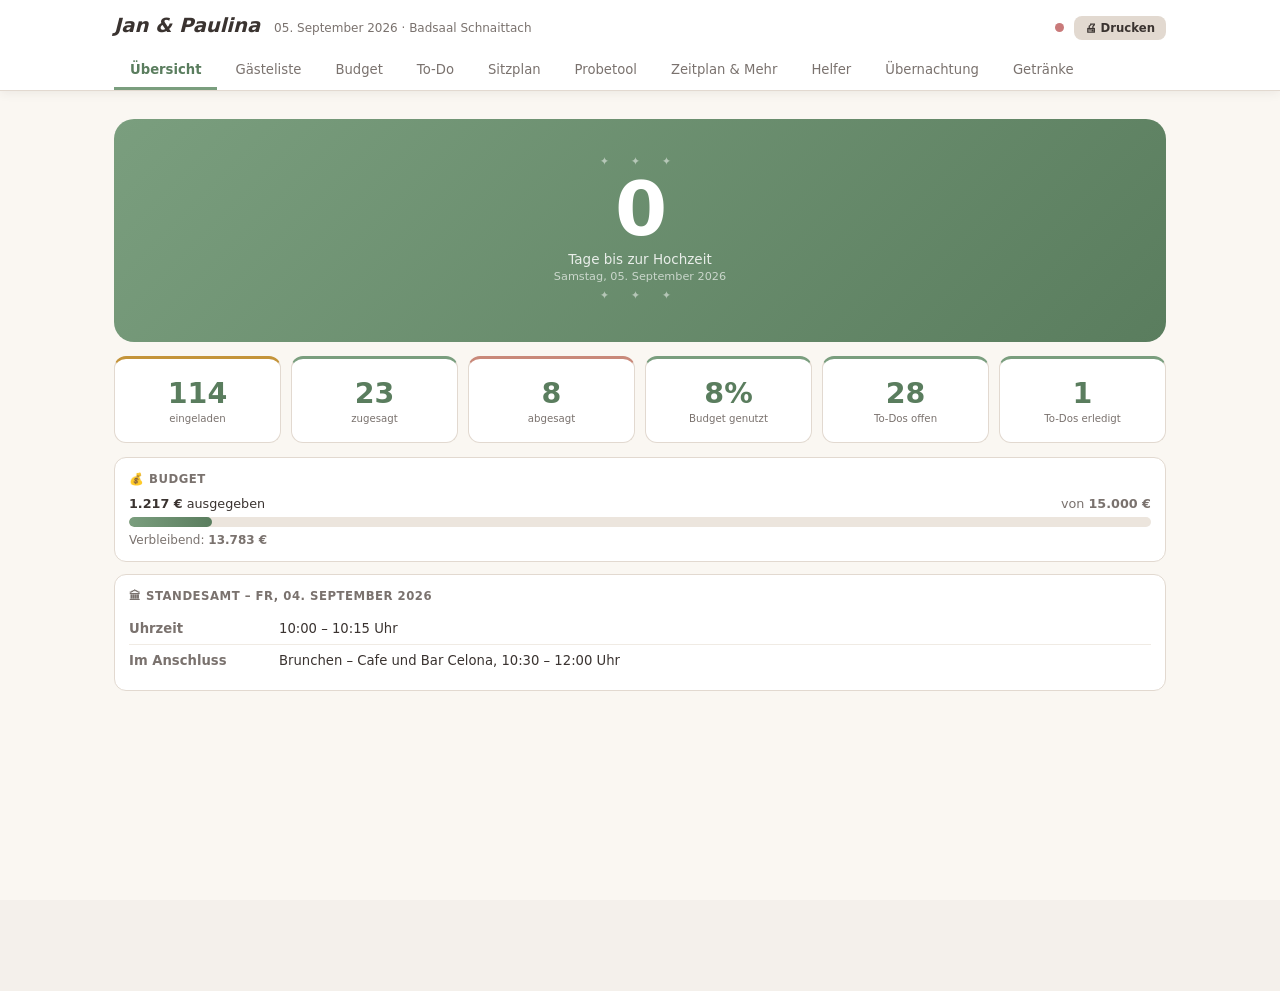
==== commit 7b4197ad: "Übernachtung-Reiter fertiggestellt: Anabel ergänzt, Bereich für Leute ohne Schlafplatz Co-Authored-B" ====
--- a/hochzeit.html
+++ b/hochzeit.html
@@ -342,6 +342,7 @@
       <button class="top-tab" onclick="showTab('probetool',this,'top')">Probetool</button>
       <button class="top-tab" onclick="showTab('mehr',this,'top')">Zeitplan &amp; Mehr</button>
       <button class="top-tab" onclick="showTab('helfer',this,'top')">Helfer</button>
+      <button class="top-tab" onclick="showTab('uebernachtung',this,'top')">Übernachtung</button>
       <button class="top-tab" onclick="showTab('getraenke',this,'top')">Getränke</button>
     </div>
   </div>
@@ -619,6 +620,39 @@
 
     <!-- Mobile: cards -->
     <div class="bud-card-list" id="helfer-cards"></div>
+  </div>
+
+  <!-- ══ ÜBERNACHTUNG ══ -->
+  <div id="tab-uebernachtung" class="tab">
+    <div style="display:flex;justify-content:space-between;align-items:center;margin-bottom:14px">
+      <span style="font-size:1.1rem;font-weight:700">Übernachtungsmöglichkeiten</span>
+      <button class="btn btn-p btn-sm" onclick="openAddUebernachtungModal()">+ Unterkunft</button>
+    </div>
+
+    <!-- Desktop: table -->
+    <div class="bud-table-wrap card" style="padding:0;overflow:hidden">
+      <table class="bud-table">
+        <thead><tr>
+          <th>Unterkunft</th><th>Wer schläft da</th><th>Notiz / Adresse</th><th></th>
+        </tr></thead>
+        <tbody id="uebernachtung-tbody"></tbody>
+      </table>
+    </div>
+
+    <!-- Mobile: cards -->
+    <div class="bud-card-list" id="uebernachtung-cards"></div>
+
+    <div class="section-lbl" style="margin-top:20px">🔍 Sucht noch einen Schlafplatz</div>
+    <div class="bud-table-wrap card" style="padding:0;overflow:hidden">
+      <table class="bud-table">
+        <thead><tr>
+          <th>Name</th><th>Notiz</th><th></th>
+        </tr></thead>
+        <tbody id="schlafplatz-tbody"></tbody>
+      </table>
+    </div>
+    <div class="bud-card-list" id="schlafplatz-cards"></div>
+    <button class="btn btn-s btn-sm" style="margin-top:10px" onclick="addSchlafplatzGesucht()">+ Person</button>
   </div>
 
   <!-- ══ GETRÄNKE ══ -->
@@ -730,6 +764,10 @@
     <svg viewBox="0 0 24 24"><path d="M17 21v-2a4 4 0 0 0-4-4H5a4 4 0 0 0-4 4v2"/><circle cx="9" cy="7" r="4"/><path d="M22 11l-3 3-1.5-1.5"/></svg>
     Helfer
   </button>
+  <button class="nav-btn" onclick="showTab('uebernachtung',this,'bot')">
+    <svg viewBox="0 0 24 24"><path d="M3 7v13"/><path d="M3 13h17a2 2 0 0 1 2 2v5"/><path d="M3 7h9v6"/><circle cx="7" cy="9" r="1.4"/></svg>
+    Übernachtung
+  </button>
   <button class="nav-btn" onclick="showTab('getraenke',this,'bot')">
     <svg viewBox="0 0 24 24"><path d="M18 8h1a4 4 0 0 1 0 8h-1"/><path d="M2 8h16v9a4 4 0 0 1-4 4H6a4 4 0 0 1-4-4V8z"/><line x1="6" y1="1" x2="6" y2="4"/><line x1="10" y1="1" x2="10" y2="4"/><line x1="14" y1="1" x2="14" y2="4"/></svg>
     Getränke
@@ -783,7 +821,7 @@
 <script>
 'use strict';
 // ── Data ──────────────────────────────────────────────────────
-const INITIAL_DATA={hochzeit:{datum:'2026-09-05',standesamt:'2026-09-04',location:'Badsaal Schnaittach',braut:'Paulina',braeutigam:'Jan',budget:15000},gaeste:[{id:'g1',name:'Josephine Chan',personen:1,status:'Eingeladen',gruppe:'Freunde Paulina',tisch:'',notiz:''},{id:'g2',name:'Jossy Giesbrecht',personen:1,status:'Eingeladen',gruppe:'Freunde Paulina',tisch:'',notiz:''},{id:'g3',name:'Emily + Frank',personen:2,status:'Eingeladen',gruppe:'Freunde Paulina',tisch:'',notiz:''},{id:'g4',name:'Ee Laine',personen:1,status:'Eingeladen',gruppe:'Freunde Paulina',tisch:'',notiz:''},{id:'g5',name:'Joel',personen:1,status:'Eingeladen',gruppe:'Freunde Paulina',tisch:'',notiz:''},{id:'g6',name:'Chendi',personen:1,status:'Abgesagt',gruppe:'Freunde Paulina',tisch:'',notiz:''},{id:'g7',name:'Alan + Lynn',personen:2,status:'Eingeladen',gruppe:'Freunde Paulina',tisch:'',notiz:''},{id:'g8',name:'Saki',personen:1,status:'Eingeladen',gruppe:'Freunde Paulina',tisch:'',notiz:''},{id:'g9',name:'Grace',personen:1,status:'Eingeladen',gruppe:'Freunde Paulina',tisch:'',notiz:''},{id:'g10',name:'Liz + Silas',personen:2,status:'Eingeladen',gruppe:'Freunde Paulina',tisch:'',notiz:''},{id:'g11',name:'Jo (Pheline)',personen:1,status:'Eingeladen',gruppe:'Freunde Paulina',tisch:'',notiz:''},{id:'g12',name:'Simon + Thea',personen:2,status:'Eingeladen',gruppe:'Freunde Paulina',tisch:'',notiz:''},{id:'g13',name:'Mali',personen:1,status:'Eingeladen',gruppe:'Freunde Paulina',tisch:'',notiz:''},{id:'g14',name:'Nina',personen:1,status:'Eingeladen',gruppe:'Freunde Paulina',tisch:'',notiz:''},{id:'g15',name:'Ravil & Maftuna',personen:2,status:'Abgesagt',gruppe:'Freunde Paulina',tisch:'',notiz:''},{id:'g16',name:'Josi',personen:1,status:'Eingeladen',gruppe:'Freunde Paulina',tisch:'',notiz:''},{id:'g17',name:'Ida',personen:1,status:'Eingeladen',gruppe:'Freunde Paulina',tisch:'',notiz:''},{id:'g18',name:'Lorenz',personen:1,status:'Eingeladen',gruppe:'Freunde Paulina',tisch:'',notiz:'Friedrichstraße 50'},{id:'g19',name:'Rebekkah',personen:1,status:'Eingeladen',gruppe:'Freunde Paulina',tisch:'',notiz:''},{id:'g20',name:'Lennart',personen:1,status:'Eingeladen',gruppe:'Freunde Paulina',tisch:'',notiz:''},{id:'g21',name:'Anabel',personen:1,status:'Eingeladen',gruppe:'Freunde Paulina',tisch:'',notiz:''},{id:'g22',name:'Fabi + Julie',personen:2,status:'Eingeladen',gruppe:'Freunde Paulina',tisch:'',notiz:''},{id:'g23',name:'Reini + Tanja',personen:2,status:'Eingeladen',gruppe:'Freunde Paulina',tisch:'',notiz:''},{id:'g24',name:'Ede + Cathy',personen:2,status:'Eingeladen',gruppe:'Freunde Paulina',tisch:'',notiz:''},{id:'g25',name:'Bernhard + Heike',personen:2,status:'Eingeladen',gruppe:'Freunde Paulina',tisch:'',notiz:''},{id:'g26',name:'Conny + Helmfried',personen:2,status:'Eingeladen',gruppe:'Freunde Paulina',tisch:'',notiz:''},{id:'g27',name:'Isa',personen:1,status:'Eingeladen',gruppe:'Freunde Paulina',tisch:'',notiz:''},{id:'g28',name:'Nadine',personen:1,status:'Eingeladen',gruppe:'Freunde Paulina',tisch:'',notiz:''},{id:'g29',name:'Basti',personen:1,status:'Eingeladen',gruppe:'Freunde Paulina',tisch:'',notiz:''},{id:'g30',name:'Oma',personen:1,status:'Abgesagt',gruppe:'Freunde Paulina',tisch:'',notiz:''},{id:'g31',name:'Eltern + Finja',personen:3,status:'Eingeladen',gruppe:'Familie Paulina',tisch:'',notiz:''},{id:'g32',name:'Dankwart + Martina',personen:2,status:'Eingeladen',gruppe:'Familie Paulina',tisch:'',notiz:''},{id:'g33',name:'Franzi + Steffen + Baby',personen:2,status:'Eingeladen',gruppe:'Familie Paulina',tisch:'',notiz:''},{id:'g34',name:'Ethan + Paula',personen:2,status:'Eingeladen',gruppe:'Gemeinsame Freunde',tisch:'',notiz:''},{id:'g35',name:'Yeri',personen:1,status:'Eingeladen',gruppe:'Gemeinsame Freunde',tisch:'',notiz:''},{id:'g36',name:'Mimi',personen:1,status:'Eingeladen',gruppe:'Gemeinsame Freunde',tisch:'',notiz:''},{id:'g37',name:'Louis + Nadine',personen:2,status:'Eingeladen',gruppe:'Gemeinsame Freunde',tisch:'',notiz:''},{id:'g38',name:'Nick',personen:1,status:'Eingeladen',gruppe:'Gemeinsame Freunde',tisch:'',notiz:''},{id:'g39',name:'Raphi + Esther',personen:2,status:'Eingeladen',gruppe:'Gemeinsame Freunde',tisch:'',notiz:''},{id:'g40',name:'Robin + Claudette + Kind',personen:2,status:'Eingeladen',gruppe:'Gemeinsame Freunde',tisch:'',notiz:''},{id:'g41',name:'Rahel Ziegler',personen:1,status:'Eingeladen',gruppe:'Gemeinsame Freunde',tisch:'',notiz:''},{id:'g42',name:'Chris + Anna',personen:2,status:'Eingeladen',gruppe:'Gemeinsame Freunde',tisch:'',notiz:''},{id:'g43',name:'Jakob',personen:1,status:'Eingeladen',gruppe:'Gemeinsame Freunde',tisch:'',notiz:''},{id:'g44',name:'Luisa',personen:1,status:'Abgesagt',gruppe:'Gemeinsame Freunde',tisch:'',notiz:''},{id:'g45',name:'Mia',personen:1,status:'Eingeladen',gruppe:'Gemeinsame Freunde',tisch:'',notiz:''},{id:'g46',name:'Joshi',personen:1,status:'Abgesagt',gruppe:'Gemeinsame Freunde',tisch:'',notiz:''},{id:'g47',name:'David + Pauline',personen:2,status:'Eingeladen',gruppe:'Gemeinsame Freunde',tisch:'',notiz:''},{id:'g48',name:'Eltern + Kai',personen:3,status:'Eingeladen',gruppe:'Familie Jan',tisch:'',notiz:''},{id:'g49',name:'Heike + Sven',personen:2,status:'Eingeladen',gruppe:'Familie Jan',tisch:'',notiz:''},{id:'g50',name:'Görge + Antek + Ida',personen:3,status:'Eingeladen',gruppe:'Familie Jan',tisch:'',notiz:''},{id:'g51',name:'Sonja',personen:1,status:'Eingeladen',gruppe:'Familie Jan',tisch:'',notiz:''},{id:'g52',name:'Marlies + Albert',personen:2,status:'Eingeladen',gruppe:'Familie Jan',tisch:'',notiz:''},{id:'g53',name:'Arne',personen:1,status:'Eingeladen',gruppe:'Familie Jan',tisch:'',notiz:''},{id:'g54',name:'Waltraud + Norbert',personen:2,status:'Eingeladen',gruppe:'Familie Jan',tisch:'',notiz:''},{id:'g55',name:'Mai-Ly',personen:1,status:'Zugesagt',gruppe:'Freunde Jan',tisch:'',notiz:''},{id:'g56',name:'Jannis',personen:1,status:'Zugesagt',gruppe:'Freunde Jan',tisch:'',notiz:''},{id:'g57',name:'Jean',personen:1,status:'Zugesagt',gruppe:'Freunde Jan',tisch:'',notiz:''},{id:'g58',name:'Nick + Helene',personen:2,status:'Zugesagt',gruppe:'Freunde Jan',tisch:'',notiz:''},{id:'g59',name:'Johann',personen:1,status:'Zugesagt',gruppe:'Freunde Jan',tisch:'',notiz:''},{id:'g60',name:'Ali',personen:1,status:'Zugesagt',gruppe:'Freunde Jan',tisch:'',notiz:''},{id:'g61',name:'Pablo',personen:1,status:'Zugesagt',gruppe:'Freunde Jan',tisch:'',notiz:''},{id:'g62',name:'Korbi',personen:1,status:'Zugesagt',gruppe:'Freunde Jan',tisch:'',notiz:''},{id:'g63',name:'Timo + Bekki',personen:2,status:'Zugesagt',gruppe:'Freunde Jan',tisch:'',notiz:''},{id:'g64',name:'Flo',personen:1,status:'Zugesagt',gruppe:'Freunde Jan',tisch:'',notiz:''},{id:'g65',name:'Erik',personen:1,status:'Abgesagt',gruppe:'Freunde Jan',tisch:'',notiz:''},{id:'g66',name:'Jannis + Celine',personen:2,status:'Zugesagt',gruppe:'Freunde Jan',tisch:'',notiz:'Trauung nur?'},{id:'g67',name:'Hannes',personen:1,status:'Zugesagt',gruppe:'Freunde Jan',tisch:'',notiz:''},{id:'g68',name:'Ruben + Debby',personen:2,status:'Zugesagt',gruppe:'Freunde Jan',tisch:'',notiz:''},{id:'g69',name:'Lukas',personen:1,status:'Zugesagt',gruppe:'Freunde Jan',tisch:'',notiz:''},{id:'g70',name:'Nico',personen:1,status:'Abgesagt',gruppe:'Freunde Jan',tisch:'',notiz:''},{id:'g71',name:'Karl',personen:1,status:'Zugesagt',gruppe:'Freunde Jan',tisch:'',notiz:''},{id:'g72',name:'Lucas + Caroline + Kinder',personen:5,status:'Eingeladen',gruppe:'Freunde Jan',tisch:'',notiz:''},{id:'g73',name:'Markus & Daniela',personen:2,status:'Liste',gruppe:'Freunde Jan',tisch:'',notiz:''},{id:'g74',name:'Max',personen:1,status:'Eingeladen',gruppe:'Freunde Jan',tisch:'',notiz:''},{id:'g75',name:'Bjarne',personen:1,status:'Eingeladen',gruppe:'Freunde Jan',tisch:'',notiz:''},{id:'g76',name:'Bene',personen:1,status:'Zugesagt',gruppe:'Freunde Jan',tisch:'',notiz:''},{id:'g77',name:'Elias',personen:1,status:'Zugesagt',gruppe:'Freunde Jan',tisch:'',notiz:''},{id:'g78',name:'Vero',personen:1,status:'Eingeladen',gruppe:'Freunde Jan',tisch:'',notiz:''},{id:'g79',name:'Gerrit',personen:1,status:'Eingeladen',gruppe:'Freunde Jan',tisch:'',notiz:''},{id:'g80',name:'Valentin',personen:1,status:'Eingeladen',gruppe:'Freunde Jan',tisch:'',notiz:''},{id:'g81',name:'Marie',personen:1,status:'Eingeladen',gruppe:'Freunde Jan',tisch:'',notiz:''},{id:'g82',name:'Paul',personen:1,status:'Eingeladen',gruppe:'Freunde Jan',tisch:'',notiz:''},{id:'g83',name:'Leon',personen:1,status:'Eingeladen',gruppe:'Freunde Jan',tisch:'',notiz:''},{id:'g84',name:'David Schnurr',personen:1,status:'Eingeladen',gruppe:'Freunde Jan',tisch:'',notiz:''},{id:'g85',name:'Jan + Paulina',personen:2,status:'Zugesagt',gruppe:'Brautpaar',tisch:'',notiz:''}],budget:{gesamtbudget:15000,kategorien:[{id:'b1',name:'Location',geschaetzt:0,tatsaechlich:0,notiz:'Badsaal Schnaittach – Vertrag unterschrieben'},{id:'b2',name:'Catering',geschaetzt:5778,tatsaechlich:0,notiz:'Grillmeister Pausch angefragt'},{id:'b3',name:'Getränke',geschaetzt:3000,tatsaechlich:0,notiz:''},{id:'b4',name:'Hochzeitstorte',geschaetzt:0,tatsaechlich:0,notiz:'Isa fragen'},{id:'b5',name:'Foto / Video',geschaetzt:500,tatsaechlich:0,notiz:''},{id:'b6',name:'Musik',geschaetzt:0,tatsaechlich:0,notiz:''},{id:'b7',name:'Ringe',geschaetzt:1217,tatsaechlich:1217,notiz:''},{id:'b8',name:'Kleidung',geschaetzt:1800,tatsaechlich:0,notiz:''},{id:'b9',name:'Brautstrauß',geschaetzt:0,tatsaechlich:0,notiz:''},{id:'b10',name:'Deko',geschaetzt:500,tatsaechlich:0,notiz:''},{id:'b11',name:'Trauungskosten',geschaetzt:200,tatsaechlich:0,notiz:''},{id:'b12',name:'Brunchen Standesamt',geschaetzt:240,tatsaechlich:0,notiz:''},{id:'b13',name:'Reserve',geschaetzt:1500,tatsaechlich:0,notiz:''},{id:'b14',name:'Sonstiges',geschaetzt:240,tatsaechlich:0,notiz:''}]},todos:[{id:'t1',text:'Einladung Gemeinde + Kuchen an Mimi',erledigt:false,verantwortlich:'',deadline:'',notiz:'',kategorie:'Catering & Getränke'},{id:'t2',text:'Privat Leute wegen Kuchen anfragen',erledigt:false,verantwortlich:'',deadline:'',notiz:'Emails schreiben',kategorie:'Catering & Getränke'},{id:'t3',text:'Serviceteam Getränke Abend anfragen',erledigt:false,verantwortlich:'',deadline:'',notiz:'Danilo und Elias angefragt',kategorie:'Organisation'},{id:'t4',text:'Abspül- und Aufräumteam anfragen',erledigt:false,verantwortlich:'Jan Gehrke / Christine Gehrke',deadline:'',notiz:'',kategorie:'Organisation'},{id:'t5',text:'Aufräumteam für Badsaal',erledigt:false,verantwortlich:'Alex Schropp?',deadline:'',notiz:'',kategorie:'Organisation'},{id:'t6',text:'Abspülen Badsaal – nächster Tag?',erledigt:false,verantwortlich:'',deadline:'',notiz:'',kategorie:'Organisation'},{id:'t7',text:'Übersetzer organisieren',erledigt:false,verantwortlich:'',deadline:'',notiz:'',kategorie:'Zeremonie & Musik'},{id:'t8',text:'Sektempfang am Nachmittag klären',erledigt:false,verantwortlich:'',deadline:'',notiz:'',kategorie:'Catering & Getränke'},{id:'t9',text:'Technik am Abend klären',erledigt:false,verantwortlich:'Medientechnik',deadline:'',notiz:'',kategorie:'Organisation'},{id:'t10',text:'Autos anfragen',erledigt:false,verantwortlich:'',deadline:'',notiz:'',kategorie:'Organisation'},{id:'t11',text:'Sitzordnung erstellen',erledigt:false,verantwortlich:'',deadline:'',notiz:'',kategorie:'Gäste'},{id:'t12',text:'Ringe bestellen',erledigt:true,verantwortlich:'',deadline:'',notiz:'',kategorie:'Persönliches'},{id:'t13',text:'Deko kaufen',erledigt:false,verantwortlich:'',deadline:'',notiz:'',kategorie:'Deko & Ausstattung'},{id:'t14',text:'Getränke kaufen',erledigt:false,verantwortlich:'Heinz',deadline:'',notiz:'Plan machen',kategorie:'Catering & Getränke'},{id:'t15',text:'Blumen bestellen',erledigt:false,verantwortlich:'',deadline:'',notiz:'',kategorie:'Deko & Ausstattung'},{id:'t16',text:'Brautstrauß bestellen',erledigt:false,verantwortlich:'',deadline:'',notiz:'',kategorie:'Deko & Ausstattung'},{id:'t17',text:'Standesamt Kleidung',erledigt:false,verantwortlich:'',deadline:'',notiz:'',kategorie:'Kleidung'},{id:'t18',text:'Hochzeitstanz mit Kai absprechen',erledigt:false,verantwortlich:'Kai',deadline:'',notiz:'',kategorie:'Zeremonie & Musik'},{id:'t19',text:'Fotobox organisieren',erledigt:false,verantwortlich:'',deadline:'',notiz:'mit Polaroids',kategorie:'Deko & Ausstattung'},{id:'t20',text:'Gästebuch',erledigt:false,verantwortlich:'Helga',deadline:'',notiz:'',kategorie:'Deko & Ausstattung'},{id:'t21',text:'Gastgeschenke',erledigt:false,verantwortlich:'Helga',deadline:'',notiz:'',kategorie:'Deko & Ausstattung'},{id:'t22',text:'Achim nachhaken (Musikteam)',erledigt:false,verantwortlich:'',deadline:'',notiz:'',kategorie:'Zeremonie & Musik'},{id:'t23',text:'Programm für Abend erstellen',erledigt:false,verantwortlich:'Papa',deadline:'',notiz:'An Papa geschickt',kategorie:'Zeremonie & Musik'},{id:'t24',text:'Ehevorbereitungskurs',erledigt:false,verantwortlich:'',deadline:'',notiz:'',kategorie:'Persönliches'},{id:'t25',text:'Tanzkurs',erledigt:false,verantwortlich:'',deadline:'',notiz:'',kategorie:'Persönliches'},{id:'t26',text:'Catering E-Mail abschicken',erledigt:false,verantwortlich:'',deadline:'',notiz:'',kategorie:'Catering & Getränke'},{id:'t27',text:'Trautmode kaufen',erledigt:false,verantwortlich:'',deadline:'',notiz:'',kategorie:'Kleidung'},{id:'t28',text:'Schuhe kaufen',erledigt:false,verantwortlich:'',deadline:'',notiz:'',kategorie:'Kleidung'},{id:'t29',text:'Getränkelieferant für Kommission + Lieferung Schnaittach klären',erledigt:false,verantwortlich:'',deadline:'',notiz:'Fränky, Straußberger oder Trinkkartell anrufen (siehe Dienstleister); alternativ Grillmeister Pausch fragen, ob er einen Lieferanten kennt.',kategorie:'Catering & Getränke'}],zeitplan:{freitag:[{id:'z1',zeit:'09:40',ende:'',titel:'Vor Ort sein',notiz:''},{id:'z2',zeit:'10:00',ende:'10:15',titel:'Standesamtliche Trauung',notiz:''},{id:'z3',zeit:'10:30',ende:'12:00',titel:'Brunchen – Cafe und Bar Celona',notiz:'Im Anschluss Standesamt'},{id:'z4',zeit:'16:40',ende:'',titel:'Fahrt des Brautpaares',notiz:''}],hochzeit:[{id:'zh1',zeit:'12:30',ende:'14:05',titel:'Traugottesdienst',notiz:'Ablauf siehe Gottesdienstablauf'},{id:'z19',zeit:'13:45',ende:'16:30',titel:'Kaffee / Kuchen / Sektempfang',notiz:'Torte 13:45 Uhr'},{id:'z20',zeit:'17:00',ende:'',titel:'Ankunft Badsaal Schnaittach',notiz:''},{id:'z21',zeit:'18:00',ende:'',titel:'Abendessen',notiz:''}],gottesdienst:[{id:'z5',zeit:'12:30',ende:'12:40',titel:'Start / Einlass Gottesdienst',notiz:''},{id:'z6',zeit:'12:40',ende:'12:44',titel:'Einzug der Braut',notiz:'gratitude – instrumental, Piano'},{id:'z7',zeit:'12:44',ende:'12:50',titel:'Begrüßung + Hinführung',notiz:''},{id:'z8',zeit:'12:50',ende:'12:52',titel:'Gebet',notiz:''},{id:'z9',zeit:'12:52',ende:'12:56',titel:'Lied 1',notiz:'»So groß ist der Herr« – Chris Tomlin'},{id:'z10',zeit:'12:56',ende:'13:00',titel:'Sündenbekenntnis / Gebet',notiz:''},{id:'z11',zeit:'13:00',ende:'13:05',titel:'Lied 2',notiz:'»Bless the Lord, oh my soul«'},{id:'z12',zeit:'13:05',ende:'13:09',titel:'Textlesung',notiz:'Mimi oder Karl'},{id:'z13',zeit:'13:09',ende:'13:13',titel:'Lied 3',notiz:'»Thank you Jesus for the blood«'},{id:'z14',zeit:'13:13',ende:'13:33',titel:'Traupredigt',notiz:'Jan-Peter'},{id:'z15',zeit:'13:33',ende:'13:36',titel:'Musikalisches Zwischenspiel',notiz:''},{id:'z16',zeit:'13:36',ende:'13:49',titel:'Ehezeremonie',notiz:'Traufrage, Versprechen, Ringtausch, Segnung'},{id:'z17',zeit:'13:49',ende:'13:54',titel:'Grußwort & Informationen',notiz:''},{id:'z18',zeit:'13:58',ende:'14:05',titel:'Segenslied & Auszug des Brautpaares',notiz:'»Wenn ist mir wohl in dem Herrn«'}]},dienstleister:[{id:'d1',kategorie:'Location',name:'Badsaal Schnaittach',kontakt:'',kosten:'',status:'Vertrag unterschrieben',notiz:'Türen zu 22:00 Uhr. Zehnertische. Klavier vorhanden.'},{id:'d3',kategorie:'Catering',name:'Wahler Partyservice',kontakt:'',kosten:'ca. 6.500€',status:'Vertrag unterschrieben',notiz:''},{id:'d13',kategorie:'Foto/Video',name:'Salome',kontakt:'',kosten:'500€ geplant',status:'Zugesagt',notiz:''},{id:'d14',kategorie:'Getränke',name:'Fränky Getränkemärkte (Lauf a.d. Pegnitz)',kontakt:'09123 82180',kosten:'',status:'Offen',notiz:'Teil der Orterer-Gruppe, ca. 10 km von Schnaittach entfernt. Kommission + Lieferung zum Badsaal am 5.9. anfragen.'},{id:'d15',kategorie:'Getränke',name:'Getränke Straußberger (Nürnberg)',kontakt:'0911 636349',kosten:'',status:'Offen',notiz:'Seit 1926, bietet auch Verleih von Festausstattung (Bierbänke etc.). Liefergebiet bis Schnaittach klären.'},{id:'d16',kategorie:'Getränke',name:'Trinkkartell (Nürnberg)',kontakt:'0911 664 604 14',kosten:'',status:'Offen',notiz:'Auf Events/Großveranstaltungen spezialisiert, Standard-Liefergebiet nur Nürnberg-Fürth-Erlangen — trotzdem anfragen.'}],helfer:[{id:'h1',aufgabe:'Aufbau',tag:'Freitag',namen:[],slots:4,status:'Offen',notiz:''},{id:'h2',aufgabe:'Kaffeedienstvorbereitung',tag:'Samstag – Gemeinde',namen:[],slots:4,status:'Offen',notiz:''},{id:'h3',aufgabe:'Aufräumen in der Gemeinde',tag:'Samstag – Gemeinde',namen:[],slots:4,status:'Offen',notiz:''},{id:'h4',aufgabe:'Sektempfang',tag:'Samstag – Gemeinde',namen:[],slots:4,status:'Offen',notiz:''},{id:'h5',aufgabe:'Spüldienst',tag:'Samstag – Gemeinde',namen:[],slots:4,status:'Offen',notiz:''},{id:'h6',aufgabe:'Abbau',tag:'Sonntag',namen:[],slots:4,status:'Offen',notiz:''},{id:'h7',aufgabe:'Musikteam',tag:'Samstag – Gemeinde',namen:['Nadine','Rahel','Christian','Katherina','Mirjam','Clara'],slots:6,status:'Zugesagt',notiz:'Yeri: angefragt · Achim (Teamleitung): angefragt – nachhaken!'}],sitzplan:{tische:[]},getraenke:{nachmittagPersonen:300,abendGaeste:102,limoZiel:12,nachmittag:[{id:'gn1',name:'Sprudelwasser',menge:16,einheit:'Kästen',notiz:'bei Wärme 20'},{id:'gn2',name:'Sekt',menge:45,einheit:'Flaschen',notiz:''},{id:'gn3',name:'Sekt alkoholfrei',menge:20,einheit:'Flaschen',notiz:''},{id:'gn4',name:'Orangensaft',menge:13,einheit:'Kästen à 6×1 l',notiz:''},{id:'gn5',name:'Leitungswasser',menge:28,einheit:'Karaffen',notiz:'25 bis 30'},{id:'gn6',name:'Kaffee und Milch',menge:null,einheit:'',notiz:'stellt die Gemeinde'}],abend:[{id:'ga1',name:'Sprudelwasser',menge:8,einheit:'Kästen',notiz:'',kategorie:'Softgetränke'},{id:'ga2',name:'Stilles Wasser',menge:6,einheit:'Kästen',notiz:'',kategorie:'Softgetränke'},{id:'ga3',name:'Apfelschorle',menge:3,einheit:'Kästen',notiz:'',kategorie:'Softgetränke'},{id:'ga4',name:'Kirschschorle',menge:2,einheit:'Kästen',notiz:'',kategorie:'Softgetränke'},{id:'ga5',name:'Johannisbeerschorle',menge:2,einheit:'Kästen',notiz:'',kategorie:'Softgetränke'},{id:'ga6',name:'Gartenlimo',menge:4,einheit:'Kästen',notiz:'3 zum Trinken, 1 für die Limomischung',kategorie:'Softgetränke'},{id:'ga7',name:'Cola',menge:2,einheit:'Kästen',notiz:'',kategorie:'Softgetränke'},{id:'ga8',name:'Cola Zero',menge:2,einheit:'Kästen',notiz:'',kategorie:'Softgetränke'},{id:'ga9',name:'Bier 0,5 l',menge:4,einheit:'Kästen à 20',notiz:'',kategorie:'Bier'},{id:'ga10',name:'Bier alkoholfrei',menge:1,einheit:'Kasten',notiz:'',kategorie:'Bier'},{id:'ga13',name:'Radler',menge:2,einheit:'Kästen à 20',notiz:'',kategorie:'Bier'},{id:'ga11',name:'Rotwein',menge:15,einheit:'Flaschen',notiz:'',kategorie:'Wein & Sekt'},{id:'ga12',name:'Volkacher Weißwein',menge:15,einheit:'Flaschen',notiz:'',kategorie:'Wein & Sekt'}],aperitif:[{id:'ap1',name:'Lillet Wild Berry',liter:4,fix:true,kategorie:'Aperitifs'},{id:'ap2',name:'Limoncello Spritz',liter:4,fix:true,kategorie:'Aperitifs'},{id:'ap3',name:'Beeren-Limo',liter:12,fix:false,kategorie:'Aperitifs'}],rezepte:[{id:'r1',aperitifId:'ap1',hinweis:'Standardrezept (offizielles Schweppes-Verhältnis 1:2) — nicht extra vorgegeben, gerne anpassen.',zutaten:[{id:'rz1',name:'Lillet Blanc',proAnsatz:1.3,einheit:'l'},{id:'rz2',name:'Schweppes Russian Wild Berry',proAnsatz:2.7,einheit:'l'}]},{id:'r2',aperitifId:'ap2',hinweis:'Standardrezept — nicht extra vorgegeben, gerne anpassen.',zutaten:[{id:'rz3',name:'Limoncello',proAnsatz:0.8,einheit:'l'},{id:'rz4',name:'Prosecco',proAnsatz:2,einheit:'l'},{id:'rz5',name:'Sprudelwasser',proAnsatz:1.2,einheit:'l'}]},{id:'r3',aperitifId:'ap3',hinweis:'',zutaten:[{id:'rz6',name:'Johannisbeersaft',proAnsatz:1.5,einheit:'l'},{id:'rz7',name:'Gartenlimo',proAnsatz:2.5,einheit:'l'},{id:'rz8',name:'Zitrone',proAnsatz:1,einheit:'Stück'}]}],zutaten:[{id:'z1',name:'Lillet Blanc',menge:'2 Flaschen + 1 Reserve',kosten:33},{id:'z2',name:'Limoncello',menge:'2 Flaschen + 1 Reserve',kosten:39},{id:'z3',name:'Prosecco',menge:'3 Flaschen',kosten:15},{id:'z4',name:'Schweppes Russian Wild Berry',menge:'6 l',kosten:12},{id:'z5',name:'Johannisbeersaft, klar',menge:'5 l',kosten:15},{id:'z6',name:'Eiswürfel',menge:'5 kg',kosten:8},{id:'z7',name:'Zitronen unbehandelt',menge:'6 Stück',kosten:0},{id:'z8',name:'TK-Beeren, Minze',menge:'',kosten:10},{id:'z9',name:'Zucker für Sirup (optional)',menge:'250 g',kosten:0}],hinweise:['12 l sind bei drei Kindern reichlich — das trägt sich nur, wenn die alkoholfreien Erwachsenen kräftig mitmachen. Da Saft und Limo billig sind und ungeöffnet zurückgehen, ist das kein teurer Fehler. Setzt trotzdem erst 4 l an und entscheidet nach einer Stunde, ob die zweite Runde kommt.','Der Johannisbeersaft muss klar sein, kein Nektar mit Fruchtfleisch — sonst setzt sich der Zapfhahn zu.']}};
+const INITIAL_DATA={hochzeit:{datum:'2026-09-05',standesamt:'2026-09-04',location:'Badsaal Schnaittach',braut:'Paulina',braeutigam:'Jan',budget:15000},gaeste:[{id:'g1',name:'Josephine Chan',personen:1,status:'Eingeladen',gruppe:'Freunde Paulina',tisch:'',notiz:''},{id:'g2',name:'Jossy Giesbrecht',personen:1,status:'Eingeladen',gruppe:'Freunde Paulina',tisch:'',notiz:''},{id:'g3',name:'Emily + Frank',personen:2,status:'Eingeladen',gruppe:'Freunde Paulina',tisch:'',notiz:''},{id:'g4',name:'Ee Laine',personen:1,status:'Eingeladen',gruppe:'Freunde Paulina',tisch:'',notiz:''},{id:'g5',name:'Joel',personen:1,status:'Eingeladen',gruppe:'Freunde Paulina',tisch:'',notiz:''},{id:'g6',name:'Chendi',personen:1,status:'Abgesagt',gruppe:'Freunde Paulina',tisch:'',notiz:''},{id:'g7',name:'Alan + Lynn',personen:2,status:'Eingeladen',gruppe:'Freunde Paulina',tisch:'',notiz:''},{id:'g8',name:'Saki',personen:1,status:'Eingeladen',gruppe:'Freunde Paulina',tisch:'',notiz:''},{id:'g9',name:'Grace',personen:1,status:'Eingeladen',gruppe:'Freunde Paulina',tisch:'',notiz:''},{id:'g10',name:'Liz + Silas',personen:2,status:'Eingeladen',gruppe:'Freunde Paulina',tisch:'',notiz:''},{id:'g11',name:'Jo (Pheline)',personen:1,status:'Eingeladen',gruppe:'Freunde Paulina',tisch:'',notiz:''},{id:'g12',name:'Simon + Thea',personen:2,status:'Eingeladen',gruppe:'Freunde Paulina',tisch:'',notiz:''},{id:'g13',name:'Mali',personen:1,status:'Eingeladen',gruppe:'Freunde Paulina',tisch:'',notiz:''},{id:'g14',name:'Nina',personen:1,status:'Eingeladen',gruppe:'Freunde Paulina',tisch:'',notiz:''},{id:'g15',name:'Ravil & Maftuna',personen:2,status:'Abgesagt',gruppe:'Freunde Paulina',tisch:'',notiz:''},{id:'g16',name:'Josi',personen:1,status:'Eingeladen',gruppe:'Freunde Paulina',tisch:'',notiz:''},{id:'g17',name:'Ida',personen:1,status:'Eingeladen',gruppe:'Freunde Paulina',tisch:'',notiz:''},{id:'g18',name:'Lorenz',personen:1,status:'Eingeladen',gruppe:'Freunde Paulina',tisch:'',notiz:'Friedrichstraße 50'},{id:'g19',name:'Rebekkah',personen:1,status:'Eingeladen',gruppe:'Freunde Paulina',tisch:'',notiz:''},{id:'g20',name:'Lennart',personen:1,status:'Eingeladen',gruppe:'Freunde Paulina',tisch:'',notiz:''},{id:'g21',name:'Anabel',personen:1,status:'Eingeladen',gruppe:'Freunde Paulina',tisch:'',notiz:''},{id:'g22',name:'Fabi + Julie',personen:2,status:'Eingeladen',gruppe:'Freunde Paulina',tisch:'',notiz:''},{id:'g23',name:'Reini + Tanja',personen:2,status:'Eingeladen',gruppe:'Freunde Paulina',tisch:'',notiz:''},{id:'g24',name:'Ede + Cathy',personen:2,status:'Eingeladen',gruppe:'Freunde Paulina',tisch:'',notiz:''},{id:'g25',name:'Bernhard + Heike',personen:2,status:'Eingeladen',gruppe:'Freunde Paulina',tisch:'',notiz:''},{id:'g26',name:'Conny + Helmfried',personen:2,status:'Eingeladen',gruppe:'Freunde Paulina',tisch:'',notiz:''},{id:'g27',name:'Isa',personen:1,status:'Eingeladen',gruppe:'Freunde Paulina',tisch:'',notiz:''},{id:'g28',name:'Nadine',personen:1,status:'Eingeladen',gruppe:'Freunde Paulina',tisch:'',notiz:''},{id:'g29',name:'Basti',personen:1,status:'Eingeladen',gruppe:'Freunde Paulina',tisch:'',notiz:''},{id:'g30',name:'Oma',personen:1,status:'Abgesagt',gruppe:'Freunde Paulina',tisch:'',notiz:''},{id:'g31',name:'Eltern + Finja',personen:3,status:'Eingeladen',gruppe:'Familie Paulina',tisch:'',notiz:''},{id:'g32',name:'Dankwart + Martina',personen:2,status:'Eingeladen',gruppe:'Familie Paulina',tisch:'',notiz:''},{id:'g33',name:'Franzi + Steffen + Baby',personen:2,status:'Eingeladen',gruppe:'Familie Paulina',tisch:'',notiz:''},{id:'g34',name:'Ethan + Paula',personen:2,status:'Eingeladen',gruppe:'Gemeinsame Freunde',tisch:'',notiz:''},{id:'g35',name:'Yeri',personen:1,status:'Eingeladen',gruppe:'Gemeinsame Freunde',tisch:'',notiz:''},{id:'g36',name:'Mimi',personen:1,status:'Eingeladen',gruppe:'Gemeinsame Freunde',tisch:'',notiz:''},{id:'g37',name:'Louis + Nadine',personen:2,status:'Eingeladen',gruppe:'Gemeinsame Freunde',tisch:'',notiz:''},{id:'g38',name:'Nick',personen:1,status:'Eingeladen',gruppe:'Gemeinsame Freunde',tisch:'',notiz:''},{id:'g39',name:'Raphi + Esther',personen:2,status:'Eingeladen',gruppe:'Gemeinsame Freunde',tisch:'',notiz:''},{id:'g40',name:'Robin + Claudette + Kind',personen:2,status:'Eingeladen',gruppe:'Gemeinsame Freunde',tisch:'',notiz:''},{id:'g41',name:'Rahel Ziegler',personen:1,status:'Eingeladen',gruppe:'Gemeinsame Freunde',tisch:'',notiz:''},{id:'g42',name:'Chris + Anna',personen:2,status:'Eingeladen',gruppe:'Gemeinsame Freunde',tisch:'',notiz:''},{id:'g43',name:'Jakob',personen:1,status:'Eingeladen',gruppe:'Gemeinsame Freunde',tisch:'',notiz:''},{id:'g44',name:'Luisa',personen:1,status:'Abgesagt',gruppe:'Gemeinsame Freunde',tisch:'',notiz:''},{id:'g45',name:'Mia',personen:1,status:'Eingeladen',gruppe:'Gemeinsame Freunde',tisch:'',notiz:''},{id:'g46',name:'Joshi',personen:1,status:'Abgesagt',gruppe:'Gemeinsame Freunde',tisch:'',notiz:''},{id:'g47',name:'David + Pauline',personen:2,status:'Eingeladen',gruppe:'Gemeinsame Freunde',tisch:'',notiz:''},{id:'g48',name:'Eltern + Kai',personen:3,status:'Eingeladen',gruppe:'Familie Jan',tisch:'',notiz:''},{id:'g49',name:'Heike + Sven',personen:2,status:'Eingeladen',gruppe:'Familie Jan',tisch:'',notiz:''},{id:'g50',name:'Görge + Antek + Ida',personen:3,status:'Eingeladen',gruppe:'Familie Jan',tisch:'',notiz:''},{id:'g51',name:'Sonja',personen:1,status:'Eingeladen',gruppe:'Familie Jan',tisch:'',notiz:''},{id:'g52',name:'Marlies + Albert',personen:2,status:'Eingeladen',gruppe:'Familie Jan',tisch:'',notiz:''},{id:'g53',name:'Arne',personen:1,status:'Eingeladen',gruppe:'Familie Jan',tisch:'',notiz:''},{id:'g54',name:'Waltraud + Norbert',personen:2,status:'Eingeladen',gruppe:'Familie Jan',tisch:'',notiz:''},{id:'g55',name:'Mai-Ly',personen:1,status:'Zugesagt',gruppe:'Freunde Jan',tisch:'',notiz:''},{id:'g56',name:'Jannis',personen:1,status:'Zugesagt',gruppe:'Freunde Jan',tisch:'',notiz:''},{id:'g57',name:'Jean',personen:1,status:'Zugesagt',gruppe:'Freunde Jan',tisch:'',notiz:''},{id:'g58',name:'Nick + Helene',personen:2,status:'Zugesagt',gruppe:'Freunde Jan',tisch:'',notiz:''},{id:'g59',name:'Johann',personen:1,status:'Zugesagt',gruppe:'Freunde Jan',tisch:'',notiz:''},{id:'g60',name:'Ali',personen:1,status:'Zugesagt',gruppe:'Freunde Jan',tisch:'',notiz:''},{id:'g61',name:'Pablo',personen:1,status:'Zugesagt',gruppe:'Freunde Jan',tisch:'',notiz:''},{id:'g62',name:'Korbi',personen:1,status:'Zugesagt',gruppe:'Freunde Jan',tisch:'',notiz:''},{id:'g63',name:'Timo + Bekki',personen:2,status:'Zugesagt',gruppe:'Freunde Jan',tisch:'',notiz:''},{id:'g64',name:'Flo',personen:1,status:'Zugesagt',gruppe:'Freunde Jan',tisch:'',notiz:''},{id:'g65',name:'Erik',personen:1,status:'Abgesagt',gruppe:'Freunde Jan',tisch:'',notiz:''},{id:'g66',name:'Jannis + Celine',personen:2,status:'Zugesagt',gruppe:'Freunde Jan',tisch:'',notiz:'Trauung nur?'},{id:'g67',name:'Hannes',personen:1,status:'Zugesagt',gruppe:'Freunde Jan',tisch:'',notiz:''},{id:'g68',name:'Ruben + Debby',personen:2,status:'Zugesagt',gruppe:'Freunde Jan',tisch:'',notiz:''},{id:'g69',name:'Lukas',personen:1,status:'Zugesagt',gruppe:'Freunde Jan',tisch:'',notiz:''},{id:'g70',name:'Nico',personen:1,status:'Abgesagt',gruppe:'Freunde Jan',tisch:'',notiz:''},{id:'g71',name:'Karl',personen:1,status:'Zugesagt',gruppe:'Freunde Jan',tisch:'',notiz:''},{id:'g72',name:'Lucas + Caroline + Kinder',personen:5,status:'Eingeladen',gruppe:'Freunde Jan',tisch:'',notiz:''},{id:'g73',name:'Markus & Daniela',personen:2,status:'Liste',gruppe:'Freunde Jan',tisch:'',notiz:''},{id:'g74',name:'Max',personen:1,status:'Eingeladen',gruppe:'Freunde Jan',tisch:'',notiz:''},{id:'g75',name:'Bjarne',personen:1,status:'Eingeladen',gruppe:'Freunde Jan',tisch:'',notiz:''},{id:'g76',name:'Bene',personen:1,status:'Zugesagt',gruppe:'Freunde Jan',tisch:'',notiz:''},{id:'g77',name:'Elias',personen:1,status:'Zugesagt',gruppe:'Freunde Jan',tisch:'',notiz:''},{id:'g78',name:'Vero',personen:1,status:'Eingeladen',gruppe:'Freunde Jan',tisch:'',notiz:''},{id:'g79',name:'Gerrit',personen:1,status:'Eingeladen',gruppe:'Freunde Jan',tisch:'',notiz:''},{id:'g80',name:'Valentin',personen:1,status:'Eingeladen',gruppe:'Freunde Jan',tisch:'',notiz:''},{id:'g81',name:'Marie',personen:1,status:'Eingeladen',gruppe:'Freunde Jan',tisch:'',notiz:''},{id:'g82',name:'Paul',personen:1,status:'Eingeladen',gruppe:'Freunde Jan',tisch:'',notiz:''},{id:'g83',name:'Leon',personen:1,status:'Eingeladen',gruppe:'Freunde Jan',tisch:'',notiz:''},{id:'g84',name:'David Schnurr',personen:1,status:'Eingeladen',gruppe:'Freunde Jan',tisch:'',notiz:''},{id:'g85',name:'Jan + Paulina',personen:2,status:'Zugesagt',gruppe:'Brautpaar',tisch:'',notiz:''}],budget:{gesamtbudget:15000,kategorien:[{id:'b1',name:'Location',geschaetzt:0,tatsaechlich:0,notiz:'Badsaal Schnaittach – Vertrag unterschrieben'},{id:'b2',name:'Catering',geschaetzt:5778,tatsaechlich:0,notiz:'Grillmeister Pausch angefragt'},{id:'b3',name:'Getränke',geschaetzt:3000,tatsaechlich:0,notiz:''},{id:'b4',name:'Hochzeitstorte',geschaetzt:0,tatsaechlich:0,notiz:'Isa fragen'},{id:'b5',name:'Foto / Video',geschaetzt:500,tatsaechlich:0,notiz:''},{id:'b6',name:'Musik',geschaetzt:0,tatsaechlich:0,notiz:''},{id:'b7',name:'Ringe',geschaetzt:1217,tatsaechlich:1217,notiz:''},{id:'b8',name:'Kleidung',geschaetzt:1800,tatsaechlich:0,notiz:''},{id:'b9',name:'Brautstrauß',geschaetzt:0,tatsaechlich:0,notiz:''},{id:'b10',name:'Deko',geschaetzt:500,tatsaechlich:0,notiz:''},{id:'b11',name:'Trauungskosten',geschaetzt:200,tatsaechlich:0,notiz:''},{id:'b12',name:'Brunchen Standesamt',geschaetzt:240,tatsaechlich:0,notiz:''},{id:'b13',name:'Reserve',geschaetzt:1500,tatsaechlich:0,notiz:''},{id:'b14',name:'Sonstiges',geschaetzt:240,tatsaechlich:0,notiz:''}]},todos:[{id:'t1',text:'Einladung Gemeinde + Kuchen an Mimi',erledigt:false,verantwortlich:'',deadline:'',notiz:'',kategorie:'Catering & Getränke'},{id:'t2',text:'Privat Leute wegen Kuchen anfragen',erledigt:false,verantwortlich:'',deadline:'',notiz:'Emails schreiben',kategorie:'Catering & Getränke'},{id:'t3',text:'Serviceteam Getränke Abend anfragen',erledigt:false,verantwortlich:'',deadline:'',notiz:'Danilo und Elias angefragt',kategorie:'Organisation'},{id:'t4',text:'Abspül- und Aufräumteam anfragen',erledigt:false,verantwortlich:'Jan Gehrke / Christine Gehrke',deadline:'',notiz:'',kategorie:'Organisation'},{id:'t5',text:'Aufräumteam für Badsaal',erledigt:false,verantwortlich:'Alex Schropp?',deadline:'',notiz:'',kategorie:'Organisation'},{id:'t6',text:'Abspülen Badsaal – nächster Tag?',erledigt:false,verantwortlich:'',deadline:'',notiz:'',kategorie:'Organisation'},{id:'t7',text:'Übersetzer organisieren',erledigt:false,verantwortlich:'',deadline:'',notiz:'',kategorie:'Zeremonie & Musik'},{id:'t8',text:'Sektempfang am Nachmittag klären',erledigt:false,verantwortlich:'',deadline:'',notiz:'',kategorie:'Catering & Getränke'},{id:'t9',text:'Technik am Abend klären',erledigt:false,verantwortlich:'Medientechnik',deadline:'',notiz:'',kategorie:'Organisation'},{id:'t10',text:'Autos anfragen',erledigt:false,verantwortlich:'',deadline:'',notiz:'',kategorie:'Organisation'},{id:'t11',text:'Sitzordnung erstellen',erledigt:false,verantwortlich:'',deadline:'',notiz:'',kategorie:'Gäste'},{id:'t12',text:'Ringe bestellen',erledigt:true,verantwortlich:'',deadline:'',notiz:'',kategorie:'Persönliches'},{id:'t13',text:'Deko kaufen',erledigt:false,verantwortlich:'',deadline:'',notiz:'',kategorie:'Deko & Ausstattung'},{id:'t14',text:'Getränke kaufen',erledigt:false,verantwortlich:'Heinz',deadline:'',notiz:'Plan machen',kategorie:'Catering & Getränke'},{id:'t15',text:'Blumen bestellen',erledigt:false,verantwortlich:'',deadline:'',notiz:'',kategorie:'Deko & Ausstattung'},{id:'t16',text:'Brautstrauß bestellen',erledigt:false,verantwortlich:'',deadline:'',notiz:'',kategorie:'Deko & Ausstattung'},{id:'t17',text:'Standesamt Kleidung',erledigt:false,verantwortlich:'',deadline:'',notiz:'',kategorie:'Kleidung'},{id:'t18',text:'Hochzeitstanz mit Kai absprechen',erledigt:false,verantwortlich:'Kai',deadline:'',notiz:'',kategorie:'Zeremonie & Musik'},{id:'t19',text:'Fotobox organisieren',erledigt:false,verantwortlich:'',deadline:'',notiz:'mit Polaroids',kategorie:'Deko & Ausstattung'},{id:'t20',text:'Gästebuch',erledigt:false,verantwortlich:'Helga',deadline:'',notiz:'',kategorie:'Deko & Ausstattung'},{id:'t21',text:'Gastgeschenke',erledigt:false,verantwortlich:'Helga',deadline:'',notiz:'',kategorie:'Deko & Ausstattung'},{id:'t22',text:'Achim nachhaken (Musikteam)',erledigt:false,verantwortlich:'',deadline:'',notiz:'',kategorie:'Zeremonie & Musik'},{id:'t23',text:'Programm für Abend erstellen',erledigt:false,verantwortlich:'Papa',deadline:'',notiz:'An Papa geschickt',kategorie:'Zeremonie & Musik'},{id:'t24',text:'Ehevorbereitungskurs',erledigt:false,verantwortlich:'',deadline:'',notiz:'',kategorie:'Persönliches'},{id:'t25',text:'Tanzkurs',erledigt:false,verantwortlich:'',deadline:'',notiz:'',kategorie:'Persönliches'},{id:'t26',text:'Catering E-Mail abschicken',erledigt:false,verantwortlich:'',deadline:'',notiz:'',kategorie:'Catering & Getränke'},{id:'t27',text:'Trautmode kaufen',erledigt:false,verantwortlich:'',deadline:'',notiz:'',kategorie:'Kleidung'},{id:'t28',text:'Schuhe kaufen',erledigt:false,verantwortlich:'',deadline:'',notiz:'',kategorie:'Kleidung'},{id:'t29',text:'Getränkelieferant für Kommission + Lieferung Schnaittach klären',erledigt:false,verantwortlich:'',deadline:'',notiz:'Fränky, Straußberger oder Trinkkartell anrufen (siehe Dienstleister); alternativ Grillmeister Pausch fragen, ob er einen Lieferanten kennt.',kategorie:'Catering & Getränke'}],zeitplan:{freitag:[{id:'z1',zeit:'09:40',ende:'',titel:'Vor Ort sein',notiz:''},{id:'z2',zeit:'10:00',ende:'10:15',titel:'Standesamtliche Trauung',notiz:''},{id:'z3',zeit:'10:30',ende:'12:00',titel:'Brunchen – Cafe und Bar Celona',notiz:'Im Anschluss Standesamt'},{id:'z4',zeit:'16:40',ende:'',titel:'Fahrt des Brautpaares',notiz:''}],hochzeit:[{id:'zh1',zeit:'12:30',ende:'14:05',titel:'Traugottesdienst',notiz:'Ablauf siehe Gottesdienstablauf'},{id:'z19',zeit:'13:45',ende:'16:30',titel:'Kaffee / Kuchen / Sektempfang',notiz:'Torte 13:45 Uhr'},{id:'z20',zeit:'17:00',ende:'',titel:'Ankunft Badsaal Schnaittach',notiz:''},{id:'z21',zeit:'18:00',ende:'',titel:'Abendessen',notiz:''}],gottesdienst:[{id:'z5',zeit:'12:30',ende:'12:40',titel:'Start / Einlass Gottesdienst',notiz:''},{id:'z6',zeit:'12:40',ende:'12:44',titel:'Einzug der Braut',notiz:'gratitude – instrumental, Piano'},{id:'z7',zeit:'12:44',ende:'12:50',titel:'Begrüßung + Hinführung',notiz:''},{id:'z8',zeit:'12:50',ende:'12:52',titel:'Gebet',notiz:''},{id:'z9',zeit:'12:52',ende:'12:56',titel:'Lied 1',notiz:'»So groß ist der Herr« – Chris Tomlin'},{id:'z10',zeit:'12:56',ende:'13:00',titel:'Sündenbekenntnis / Gebet',notiz:''},{id:'z11',zeit:'13:00',ende:'13:05',titel:'Lied 2',notiz:'»Bless the Lord, oh my soul«'},{id:'z12',zeit:'13:05',ende:'13:09',titel:'Textlesung',notiz:'Mimi oder Karl'},{id:'z13',zeit:'13:09',ende:'13:13',titel:'Lied 3',notiz:'»Thank you Jesus for the blood«'},{id:'z14',zeit:'13:13',ende:'13:33',titel:'Traupredigt',notiz:'Jan-Peter'},{id:'z15',zeit:'13:33',ende:'13:36',titel:'Musikalisches Zwischenspiel',notiz:''},{id:'z16',zeit:'13:36',ende:'13:49',titel:'Ehezeremonie',notiz:'Traufrage, Versprechen, Ringtausch, Segnung'},{id:'z17',zeit:'13:49',ende:'13:54',titel:'Grußwort & Informationen',notiz:''},{id:'z18',zeit:'13:58',ende:'14:05',titel:'Segenslied & Auszug des Brautpaares',notiz:'»Wenn ist mir wohl in dem Herrn«'}]},dienstleister:[{id:'d1',kategorie:'Location',name:'Badsaal Schnaittach',kontakt:'',kosten:'',status:'Vertrag unterschrieben',notiz:'Türen zu 22:00 Uhr. Zehnertische. Klavier vorhanden.'},{id:'d3',kategorie:'Catering',name:'Wahler Partyservice',kontakt:'',kosten:'ca. 6.500€',status:'Vertrag unterschrieben',notiz:''},{id:'d13',kategorie:'Foto/Video',name:'Salome',kontakt:'',kosten:'500€ geplant',status:'Zugesagt',notiz:''},{id:'d14',kategorie:'Getränke',name:'Fränky Getränkemärkte (Lauf a.d. Pegnitz)',kontakt:'09123 82180',kosten:'',status:'Offen',notiz:'Teil der Orterer-Gruppe, ca. 10 km von Schnaittach entfernt. Kommission + Lieferung zum Badsaal am 5.9. anfragen.'},{id:'d15',kategorie:'Getränke',name:'Getränke Straußberger (Nürnberg)',kontakt:'0911 636349',kosten:'',status:'Offen',notiz:'Seit 1926, bietet auch Verleih von Festausstattung (Bierbänke etc.). Liefergebiet bis Schnaittach klären.'},{id:'d16',kategorie:'Getränke',name:'Trinkkartell (Nürnberg)',kontakt:'0911 664 604 14',kosten:'',status:'Offen',notiz:'Auf Events/Großveranstaltungen spezialisiert, Standard-Liefergebiet nur Nürnberg-Fürth-Erlangen — trotzdem anfragen.'}],helfer:[{id:'h1',aufgabe:'Aufbau',tag:'Freitag',namen:[],slots:4,status:'Offen',notiz:''},{id:'h2',aufgabe:'Kaffeedienstvorbereitung',tag:'Samstag – Gemeinde',namen:[],slots:4,status:'Offen',notiz:''},{id:'h3',aufgabe:'Aufräumen in der Gemeinde',tag:'Samstag – Gemeinde',namen:[],slots:4,status:'Offen',notiz:''},{id:'h4',aufgabe:'Sektempfang',tag:'Samstag – Gemeinde',namen:[],slots:4,status:'Offen',notiz:''},{id:'h5',aufgabe:'Spüldienst',tag:'Samstag – Gemeinde',namen:[],slots:4,status:'Offen',notiz:''},{id:'h6',aufgabe:'Abbau',tag:'Sonntag',namen:[],slots:4,status:'Offen',notiz:''},{id:'h7',aufgabe:'Musikteam',tag:'Samstag – Gemeinde',namen:['Nadine','Rahel','Christian','Katherina','Mirjam','Clara'],slots:6,status:'Zugesagt',notiz:'Yeri: angefragt · Achim (Teamleitung): angefragt – nachhaken!'}],uebernachtung:[{id:'u1',ort:'Gemeinde',namen:[],slots:4,notiz:''},{id:'u2',ort:'Anabel',namen:[],slots:4,notiz:''},{id:'u3',ort:'Familie Eschenbacher',namen:[],slots:4,notiz:''},{id:'u4',ort:'Familie Keller',namen:[],slots:4,notiz:''}],schlafplatzGesucht:[],sitzplan:{tische:[]},getraenke:{nachmittagPersonen:300,abendGaeste:102,limoZiel:12,nachmittag:[{id:'gn1',name:'Sprudelwasser',menge:16,einheit:'Kästen',notiz:'bei Wärme 20'},{id:'gn2',name:'Sekt',menge:45,einheit:'Flaschen',notiz:''},{id:'gn3',name:'Sekt alkoholfrei',menge:20,einheit:'Flaschen',notiz:''},{id:'gn4',name:'Orangensaft',menge:13,einheit:'Kästen à 6×1 l',notiz:''},{id:'gn5',name:'Leitungswasser',menge:28,einheit:'Karaffen',notiz:'25 bis 30'},{id:'gn6',name:'Kaffee und Milch',menge:null,einheit:'',notiz:'stellt die Gemeinde'}],abend:[{id:'ga1',name:'Sprudelwasser',menge:8,einheit:'Kästen',notiz:'',kategorie:'Softgetränke'},{id:'ga2',name:'Stilles Wasser',menge:6,einheit:'Kästen',notiz:'',kategorie:'Softgetränke'},{id:'ga3',name:'Apfelschorle',menge:3,einheit:'Kästen',notiz:'',kategorie:'Softgetränke'},{id:'ga4',name:'Kirschschorle',menge:2,einheit:'Kästen',notiz:'',kategorie:'Softgetränke'},{id:'ga5',name:'Johannisbeerschorle',menge:2,einheit:'Kästen',notiz:'',kategorie:'Softgetränke'},{id:'ga6',name:'Gartenlimo',menge:4,einheit:'Kästen',notiz:'3 zum Trinken, 1 für die Limomischung',kategorie:'Softgetränke'},{id:'ga7',name:'Cola',menge:2,einheit:'Kästen',notiz:'',kategorie:'Softgetränke'},{id:'ga8',name:'Cola Zero',menge:2,einheit:'Kästen',notiz:'',kategorie:'Softgetränke'},{id:'ga9',name:'Bier 0,5 l',menge:4,einheit:'Kästen à 20',notiz:'',kategorie:'Bier'},{id:'ga10',name:'Bier alkoholfrei',menge:1,einheit:'Kasten',notiz:'',kategorie:'Bier'},{id:'ga13',name:'Radler',menge:2,einheit:'Kästen à 20',notiz:'',kategorie:'Bier'},{id:'ga11',name:'Rotwein',menge:15,einheit:'Flaschen',notiz:'',kategorie:'Wein & Sekt'},{id:'ga12',name:'Volkacher Weißwein',menge:15,einheit:'Flaschen',notiz:'',kategorie:'Wein & Sekt'}],aperitif:[{id:'ap1',name:'Lillet Wild Berry',liter:4,fix:true,kategorie:'Aperitifs'},{id:'ap2',name:'Limoncello Spritz',liter:4,fix:true,kategorie:'Aperitifs'},{id:'ap3',name:'Beeren-Limo',liter:12,fix:false,kategorie:'Aperitifs'}],rezepte:[{id:'r1',aperitifId:'ap1',hinweis:'Standardrezept (offizielles Schweppes-Verhältnis 1:2) — nicht extra vorgegeben, gerne anpassen.',zutaten:[{id:'rz1',name:'Lillet Blanc',proAnsatz:1.3,einheit:'l'},{id:'rz2',name:'Schweppes Russian Wild Berry',proAnsatz:2.7,einheit:'l'}]},{id:'r2',aperitifId:'ap2',hinweis:'Standardrezept — nicht extra vorgegeben, gerne anpassen.',zutaten:[{id:'rz3',name:'Limoncello',proAnsatz:0.8,einheit:'l'},{id:'rz4',name:'Prosecco',proAnsatz:2,einheit:'l'},{id:'rz5',name:'Sprudelwasser',proAnsatz:1.2,einheit:'l'}]},{id:'r3',aperitifId:'ap3',hinweis:'',zutaten:[{id:'rz6',name:'Johannisbeersaft',proAnsatz:1.5,einheit:'l'},{id:'rz7',name:'Gartenlimo',proAnsatz:2.5,einheit:'l'},{id:'rz8',name:'Zitrone',proAnsatz:1,einheit:'Stück'}]}],zutaten:[{id:'z1',name:'Lillet Blanc',menge:'2 Flaschen + 1 Reserve',kosten:33},{id:'z2',name:'Limoncello',menge:'2 Flaschen + 1 Reserve',kosten:39},{id:'z3',name:'Prosecco',menge:'3 Flaschen',kosten:15},{id:'z4',name:'Schweppes Russian Wild Berry',menge:'6 l',kosten:12},{id:'z5',name:'Johannisbeersaft, klar',menge:'5 l',kosten:15},{id:'z6',name:'Eiswürfel',menge:'5 kg',kosten:8},{id:'z7',name:'Zitronen unbehandelt',menge:'6 Stück',kosten:0},{id:'z8',name:'TK-Beeren, Minze',menge:'',kosten:10},{id:'z9',name:'Zucker für Sirup (optional)',menge:'250 g',kosten:0}],hinweise:['12 l sind bei drei Kindern reichlich — das trägt sich nur, wenn die alkoholfreien Erwachsenen kräftig mitmachen. Da Saft und Limo billig sind und ungeöffnet zurückgehen, ist das kein teurer Fehler. Setzt trotzdem erst 4 l an und entscheidet nach einer Stunde, ob die zweite Runde kommt.','Der Johannisbeersaft muss klar sein, kein Nektar mit Fruchtfleisch — sonst setzt sich der Zapfhahn zu.']}};
 
 // ── State ──────────────────────────────────────────────────────
 // ── Adressen – immer auffüllen, nie überschreiben ────────────
@@ -828,6 +866,11 @@
     if(!ST.helfer.find(h=>h.id===ih.id))ST.helfer.push({...ih});
   });
 }
+function mergeNewUebernachtung(){
+  INITIAL_DATA.uebernachtung.forEach(iu=>{
+    if(!ST.uebernachtung.find(u=>u.id===iu.id))ST.uebernachtung.push({...iu});
+  });
+}
 function mergeNewTodos(){
   INITIAL_DATA.todos.forEach(it=>{
     if(!ST.todos.find(t=>t.id===it.id))ST.todos.push({...it});
@@ -920,6 +963,10 @@
   if(!data.helfer)data.helfer=JSON.parse(JSON.stringify(INITIAL_DATA.helfer));
   mergeNewHelfer();
   data.helfer.forEach(h=>{if(typeof h.namen==='string')h.namen=h.namen?[h.namen]:[];if(h.slots===undefined)h.slots=Math.max(4,h.namen.length);});
+  if(!data.uebernachtung)data.uebernachtung=JSON.parse(JSON.stringify(INITIAL_DATA.uebernachtung));
+  mergeNewUebernachtung();
+  data.uebernachtung.forEach(u=>{if(typeof u.namen==='string')u.namen=u.namen?[u.namen]:[];if(u.slots===undefined)u.slots=Math.max(4,u.namen.length);});
+  if(!data.schlafplatzGesucht)data.schlafplatzGesucht=[];
   // Zeitplan: alter "samstag"-Block (Gottesdienstliturgie + Tagesablauf gemischt) in zwei Bereiche aufgeteilt
   if(data.zeitplan.samstag){
     if(!data.zeitplan.gottesdienst)data.zeitplan.gottesdienst=data.zeitplan.samstag.filter(z=>!['z19','z20','z21'].includes(z.id));
@@ -1027,6 +1074,7 @@
   if(activeTab==='probetool')renderProbetool();
   if(activeTab==='mehr')renderMehr();
   if(activeTab==='helfer')renderHelfer();
+  if(activeTab==='uebernachtung')renderUebernachtung();
 }
 
 // Schutz gegen Überschreiben neuerer Änderungen eines anderen Geräts: vor jedem Speichern wird
@@ -1153,6 +1201,7 @@
   if(id==='probetool')renderProbetool();
   if(id==='mehr')     renderMehr();
   if(id==='helfer')   renderHelfer();
+  if(id==='uebernachtung')renderUebernachtung();
   if(id==='getraenke')renderGetraenke();
 }
 
@@ -3085,6 +3134,102 @@
   saveState();closeAddHelferModal();renderHelfer();
 }
 
+// ── Übernachtung ──────────────────────────────────────────────
+function uebernachtungNamenFelder(x,inline){
+  const arr=x.namen||[];
+  const n=Math.max(x.slots||4,arr.length);
+  let html='<div style="display:flex;flex-wrap:wrap;align-items:center;gap:6px'+(inline?'':';margin-top:8px')+'">';
+  for(let i=0;i<n;i++){
+    html+=`<input class="budget-input" style="width:120px" value="${e(arr[i]||'')}" placeholder="Person ${i+1}" onchange="updUebernachtungName('${x.id}',${i},this.value)">`;
+  }
+  html+=`<button class="btn btn-s btn-sm" onclick="addUebernachtungSlot('${x.id}')" title="Weiteres Namensfeld hinzufügen" style="padding:4px 10px;font-size:.85rem;line-height:1">+</button>`;
+  html+='</div>';
+  return html;
+}
+function addUebernachtungSlot(id){
+  const x=ST.uebernachtung.find(u=>u.id===id);if(!x)return;
+  x.slots=Math.max(x.slots||4,(x.namen?x.namen.length:0))+1;
+  saveState();renderUebernachtung();
+}
+function renderUebernachtung(){
+  const u=ST.uebernachtung;
+  document.getElementById('uebernachtung-tbody').innerHTML=u.map(x=>`<tr>
+    <td><strong>${e(x.ort)}</strong></td>
+    <td>${uebernachtungNamenFelder(x,true)}</td>
+    <td><input class="budget-input" value="${e(x.notiz)}" placeholder="–" onchange="updUebernachtung('${x.id}','notiz',this.value)"></td>
+    <td><button class="btn btn-d btn-sm" onclick="delUebernachtung('${x.id}')" style="padding:4px 8px;font-size:.75rem">✕</button></td>
+  </tr>`).join('');
+  let mhtml='';
+  u.forEach(x=>{
+    mhtml+=`<div class="card" style="margin-bottom:8px">
+      <strong>${e(x.ort)}</strong>
+      ${uebernachtungNamenFelder(x,false)}
+      <div style="margin-top:6px">
+        <input class="budget-input" value="${e(x.notiz)}" placeholder="Notiz / Adresse" onchange="updUebernachtung('${x.id}','notiz',this.value)">
+      </div>
+      <div style="display:flex;justify-content:flex-end;margin-top:6px">
+        <button class="btn btn-d btn-sm" onclick="delUebernachtung('${x.id}')" style="padding:4px 8px;font-size:.75rem">✕</button>
+      </div>
+    </div>`;
+  });
+  document.getElementById('uebernachtung-cards').innerHTML=mhtml;
+  renderSchlafplatzGesucht();
+}
+function updUebernachtungName(id,idx,val){
+  const x=ST.uebernachtung.find(u=>u.id===id);if(!x)return;
+  if(!x.namen)x.namen=[];
+  x.namen[idx]=val.trim();
+  while(x.namen.length&&x.namen[x.namen.length-1]==='')x.namen.pop();
+  saveState();renderUebernachtung();
+}
+function updUebernachtung(id,field,val){
+  const x=ST.uebernachtung.find(u=>u.id===id);if(!x)return;
+  x[field]=val;saveState();renderUebernachtung();
+}
+function delUebernachtung(id){
+  if(!confirm('Unterkunft löschen?'))return;
+  ST.uebernachtung=ST.uebernachtung.filter(u=>u.id!==id);saveState();renderUebernachtung();
+}
+function openAddUebernachtungModal(){document.getElementById('add-uebernachtung-modal').style.display='flex';setTimeout(()=>document.getElementById('au-ort').focus(),50);}
+function closeAddUebernachtungModal(){
+  document.getElementById('add-uebernachtung-modal').style.display='none';
+  ['au-ort','au-notiz'].forEach(id=>{document.getElementById(id).value='';});
+}
+function addUebernachtungOrt(){
+  const ort=document.getElementById('au-ort').value.trim();
+  if(!ort){alert('Bitte Unterkunft eingeben.');return;}
+  ST.uebernachtung.push({id:uid(),ort,namen:[],slots:4,notiz:document.getElementById('au-notiz').value.trim()});
+  saveState();closeAddUebernachtungModal();renderUebernachtung();
+}
+function renderSchlafplatzGesucht(){
+  const s=ST.schlafplatzGesucht;
+  document.getElementById('schlafplatz-tbody').innerHTML=s.map(x=>`<tr>
+    <td><input class="budget-input" value="${e(x.name)}" placeholder="Name" onchange="updSchlafplatzGesucht('${x.id}','name',this.value)"></td>
+    <td><input class="budget-input" value="${e(x.notiz)}" placeholder="–" onchange="updSchlafplatzGesucht('${x.id}','notiz',this.value)"></td>
+    <td><button class="btn btn-d btn-sm" onclick="delSchlafplatzGesucht('${x.id}')" style="padding:4px 8px;font-size:.75rem">✕</button></td>
+  </tr>`).join('');
+  document.getElementById('schlafplatz-cards').innerHTML=s.map(x=>`<div class="card" style="margin-bottom:8px">
+      <input class="budget-input" value="${e(x.name)}" placeholder="Name" onchange="updSchlafplatzGesucht('${x.id}','name',this.value)">
+      <div style="margin-top:6px">
+        <input class="budget-input" value="${e(x.notiz)}" placeholder="Notiz" onchange="updSchlafplatzGesucht('${x.id}','notiz',this.value)">
+      </div>
+      <div style="display:flex;justify-content:flex-end;margin-top:6px">
+        <button class="btn btn-d btn-sm" onclick="delSchlafplatzGesucht('${x.id}')" style="padding:4px 8px;font-size:.75rem">✕</button>
+      </div>
+    </div>`).join('');
+}
+function updSchlafplatzGesucht(id,field,val){
+  const x=ST.schlafplatzGesucht.find(s=>s.id===id);if(!x)return;
+  x[field]=val;saveState();renderSchlafplatzGesucht();
+}
+function delSchlafplatzGesucht(id){
+  ST.schlafplatzGesucht=ST.schlafplatzGesucht.filter(s=>s.id!==id);saveState();renderSchlafplatzGesucht();
+}
+function addSchlafplatzGesucht(){
+  ST.schlafplatzGesucht.push({id:uid(),name:'',notiz:''});
+  saveState();renderSchlafplatzGesucht();
+}
+
 // ── Getränke ──────────────────────────────────────────────────
 function fmtL(n){return Number(n).toLocaleString('de-DE',{maximumFractionDigits:2});}
 function glaeserFromLiter(l){return Math.round((parseFloat(l)||0)*5);}
@@ -3426,6 +3571,25 @@
   </div>
 </div>
 
+<!-- ══ MODAL: Unterkunft hinzufügen ══ -->
+<div id="add-uebernachtung-modal" onclick="if(event.target===this)closeAddUebernachtungModal()" style="display:none;position:fixed;inset:0;background:rgba(0,0,0,.4);z-index:200;align-items:center;justify-content:center">
+  <div style="background:var(--white);border-radius:16px;padding:24px;width:min(420px,95vw);box-shadow:0 20px 60px rgba(0,0,0,.18)">
+    <h2 style="font-size:1rem;margin-bottom:18px">Unterkunft hinzufügen</h2>
+    <div style="margin-bottom:12px">
+      <label class="fl">Unterkunft *</label>
+      <input type="text" id="au-ort" class="fi" placeholder="z. B. Familie Müller">
+    </div>
+    <div style="margin-bottom:16px">
+      <label class="fl">Notiz / Adresse</label>
+      <input type="text" id="au-notiz" class="fi" placeholder="Optional">
+    </div>
+    <div style="display:flex;gap:8px;justify-content:flex-end">
+      <button class="btn btn-s" onclick="closeAddUebernachtungModal()">Abbrechen</button>
+      <button class="btn btn-p" onclick="addUebernachtungOrt()">Hinzufügen</button>
+    </div>
+  </div>
+</div>
+
 <!-- ══ MODAL: Todo bearbeiten ══ -->
 <div id="todo-edit-modal" onclick="if(event.target===this)closeTodoEdit()" style="display:none;position:fixed;inset:0;background:rgba(0,0,0,.4);z-index:200;align-items:center;justify-content:center">
   <div style="background:var(--white);border-radius:16px;padding:24px;width:min(460px,95vw);max-height:90vh;overflow-y:auto;box-shadow:0 20px 60px rgba(0,0,0,.18)">
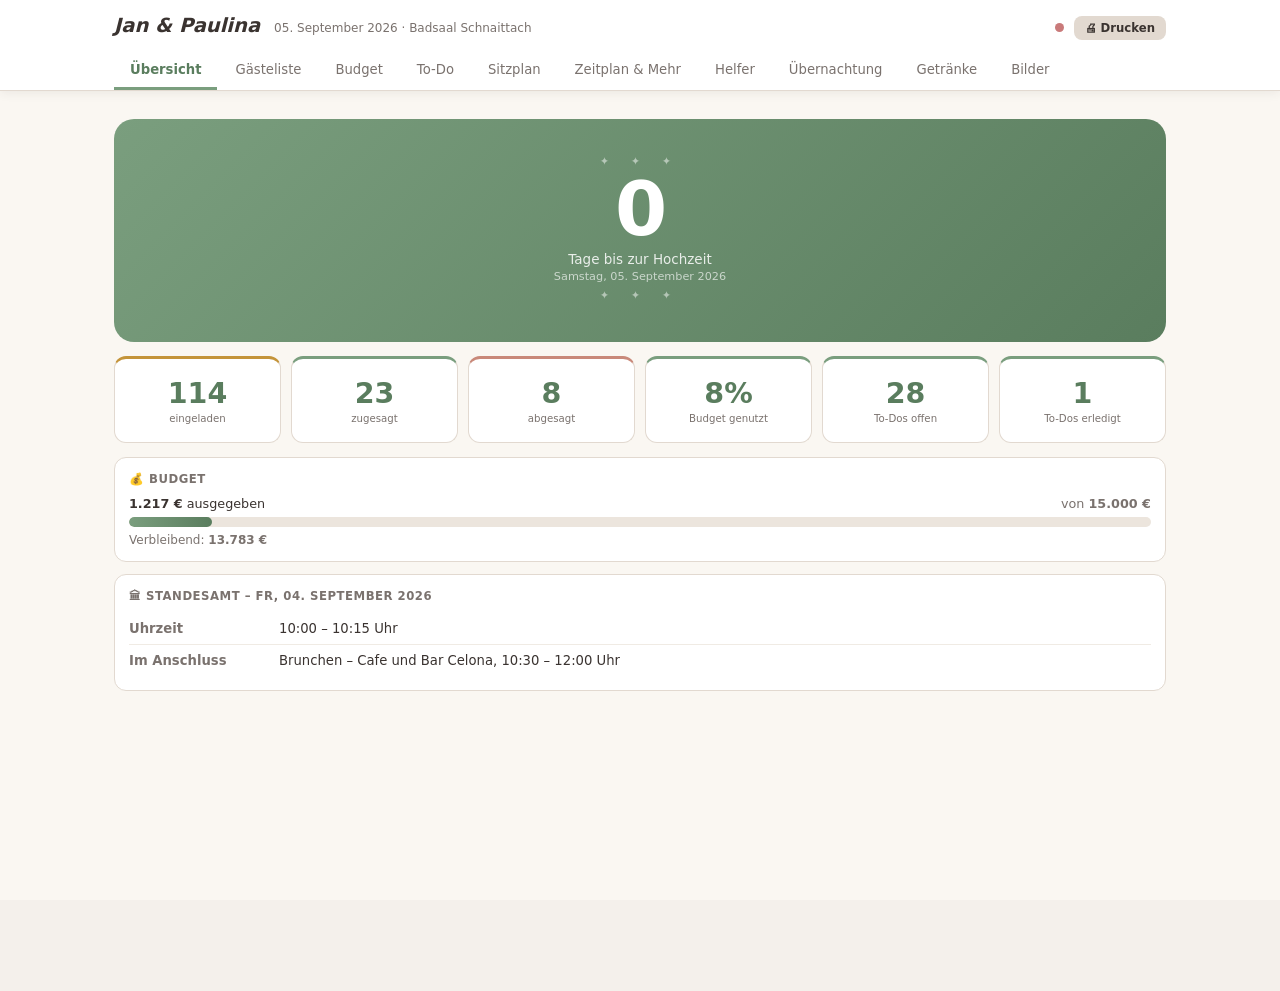
==== commit ed7f75cb: "Probetool entfernt, JSONBin-Sync auf neuen Bin umgestellt Altes JSONBin-Konto hatte sein einmaliges " ====
--- a/hochzeit.html
+++ b/hochzeit.html
@@ -5,6 +5,12 @@
 <meta name="viewport" content="width=device-width,initial-scale=1.0,viewport-fit=cover">
 <meta name="apple-mobile-web-app-capable" content="yes">
 <title>Jan &amp; Paulina 💍</title>
+<link rel="preconnect" href="https://fonts.googleapis.com">
+<link rel="preconnect" href="https://fonts.gstatic.com" crossorigin>
+<!-- Nur fürs Sitzplan-Poster – media="print" lädt asynchron im Hintergrund, statt das
+     Laden/Ausführen des Haupt-Scripts zu blockieren (Browser pausieren nachfolgende
+     Scripts sonst, bis ein vorangehendes <link rel=stylesheet> fertig geladen ist). -->
+<link href="https://fonts.googleapis.com/css2?family=Alex+Brush&family=Cormorant:wght@400;500;600;700&display=swap" rel="stylesheet" media="print" onload="this.media='all'">
 <style>
 /* ── Reset & Tokens ── */
 *,*::before,*::after{box-sizing:border-box;margin:0;padding:0;-webkit-tap-highlight-color:transparent}
@@ -129,6 +135,8 @@
 .raumplan-element:hover{box-shadow:0 4px 16px var(--shadow-m);transform:scale(1.03)}
 .raumplan-element:active{cursor:grabbing}
 .raumplan-tisch.selected,.raumplan-element.selected{box-shadow:0 0 0 3px var(--gold),0 2px 8px var(--shadow)!important}
+.raumplan-tisch.swap-pending{box-shadow:0 0 0 3px var(--rose),0 2px 8px var(--shadow)!important;animation:swap-pulse 1s ease-in-out infinite}
+@keyframes swap-pulse{0%,100%{opacity:1}50%{opacity:.6}}
 .raumplan-element-icon{font-size:1rem;line-height:1}
 .raumplan-element-name{font-weight:700;font-size:.6rem;white-space:nowrap;overflow:hidden;text-overflow:ellipsis;padding:0 4px;max-width:100%;color:var(--text-l)}
 .raumplan-legend{margin-top:10px;font-size:.76rem;color:var(--text-l);display:flex;gap:16px;flex-wrap:wrap;align-items:center}
@@ -306,6 +314,44 @@
   body.printing-menu .no-print{display:none!important}
 }
 
+/* Sitzplan-Poster: eigener, isolierter Druckmodus */
+@media print{
+  body.printing-poster #top-nav,
+  body.printing-poster #bottom-nav,
+  body.printing-poster #app{display:none!important}
+  body.printing-poster #sitzplan-poster-modal{
+    position:static!important;display:block!important;background:#fff!important;
+    inset:auto!important;padding:0!important}
+  body.printing-poster #sitzplan-poster-modal>div{box-shadow:none!important;width:100%!important;
+    max-height:none!important;overflow:visible!important;border-radius:0!important;
+    background:#fff!important;margin:0!important}
+  body.printing-poster .no-print{display:none!important}
+}
+
+/* Foto-Übersicht: eigener, isolierter Druckmodus */
+@media print{
+  body.printing-bilder #top-nav,
+  body.printing-bilder #bottom-nav,
+  body.printing-bilder #app{display:none!important}
+  body.printing-bilder #bilder-poster-modal{
+    position:static!important;display:block!important;background:#fff!important;
+    inset:auto!important;padding:0!important}
+  body.printing-bilder #bilder-poster-modal>div{box-shadow:none!important;width:100%!important;
+    max-height:none!important;overflow:visible!important;border-radius:0!important;
+    background:#fff!important;margin:0!important}
+  body.printing-bilder .no-print{display:none!important}
+}
+
+.bg-row.bg-drag-over{outline:2px dashed var(--sage);outline-offset:-2px}
+.bg-drag-handle:active{cursor:grabbing}
+
+.foto-gruppe{break-inside:avoid;display:flex;gap:16px;padding:14px 0;border-bottom:1px solid #e8e0d6;text-align:left}
+.foto-gruppe:last-child{border-bottom:none}
+.foto-gruppe-nr{font-family:'Alex Brush',cursive;font-size:2rem;color:var(--gold);min-width:44px;text-align:center}
+.foto-gruppe-name{font-size:1.1rem;font-weight:700;color:var(--sage-d);margin-bottom:4px}
+.foto-gruppe-namen{font-size:.98rem;line-height:1.5}
+.foto-gruppe-notiz{font-size:.82rem;color:var(--text-l);font-style:italic;margin-top:4px}
+
 /* Getränkekarte: Restaurant-Menü-Optik */
 .menu-card{padding:44px 34px 30px;font-family:Georgia,'Iowan Old Style','Palatino Linotype',serif;
   color:#3a3330;text-align:center}
@@ -318,6 +364,20 @@
   color:var(--gold);margin-bottom:12px}
 .mc-item{font-size:.98rem;padding:4px 0;line-height:1.3}
 .mc-item-note{display:block;font-size:.68rem;color:var(--text-l);font-style:italic;margin-top:1px;letter-spacing:.03em}
+
+/* Sitzplan-Poster: romantische Poster-Optik (Alex Brush / Cormorant, wie die Hochzeits-Webseite) */
+.poster-card{padding:50px 40px 34px;font-family:'Cormorant',Georgia,serif;color:var(--text);
+  text-align:center;background:var(--cream)}
+.poster-eyebrow{font-size:.7rem;letter-spacing:.32em;text-transform:uppercase;color:var(--gold);font-weight:600}
+.poster-title{font-family:'Alex Brush',cursive;font-size:3.1rem;font-weight:400;color:var(--sage-d);
+  line-height:1.15;margin:8px 0 2px}
+.poster-sub{font-size:.95rem;color:var(--text-l);font-style:italic;margin-bottom:24px}
+.poster-rule{width:70px;height:1px;background:var(--gold);margin:0 auto 30px}
+.poster-tische{columns:3 260px;column-gap:30px;text-align:center}
+.poster-tisch{break-inside:avoid;margin-bottom:28px}
+.poster-tisch-name{font-family:'Alex Brush',cursive;font-size:1.9rem;color:var(--gold);margin-bottom:6px}
+.poster-tisch-namen{font-size:1.08rem;font-weight:500;line-height:1.55}
+.poster-gast{padding:1px 0}
 </style>
 </head>
 <body>
@@ -339,11 +399,11 @@
       <button class="top-tab" onclick="showTab('budget',this,'top')">Budget</button>
       <button class="top-tab" onclick="showTab('todo',this,'top')">To-Do</button>
       <button class="top-tab" onclick="showTab('sitzplan',this,'top')">Sitzplan</button>
-      <button class="top-tab" onclick="showTab('probetool',this,'top')">Probetool</button>
       <button class="top-tab" onclick="showTab('mehr',this,'top')">Zeitplan &amp; Mehr</button>
       <button class="top-tab" onclick="showTab('helfer',this,'top')">Helfer</button>
       <button class="top-tab" onclick="showTab('uebernachtung',this,'top')">Übernachtung</button>
       <button class="top-tab" onclick="showTab('getraenke',this,'top')">Getränke</button>
+      <button class="top-tab" onclick="showTab('bilder',this,'top')">Bilder</button>
     </div>
   </div>
 </header>
@@ -490,6 +550,7 @@
         </div>
         <button class="btn btn-p btn-sm" onclick="openAddTischModal()">+ Tisch</button>
         <button class="btn btn-p btn-sm" onclick="openAddElementModal()">+ Element</button>
+        <button class="btn btn-p btn-sm" onclick="openSitzplanPoster()">🖼 Poster anzeigen</button>
       </div>
     </div>
 
@@ -511,75 +572,12 @@
     </div>
     <!-- Raumplan-View -->
     <div id="szv-raumplan" style="display:none">
+      <div style="display:flex;justify-content:flex-end;gap:8px;margin-bottom:6px;flex-wrap:wrap">
+        <button id="btn-swap-mode" class="btn btn-s btn-sm" onclick="toggleSwapMode()">🔀 Tische tauschen</button>
+        <button class="btn btn-s btn-sm" onclick="arrangeRaumplanInReihen()">🪄 In Reihen vor der Bühne anordnen</button>
+      </div>
+      <div id="swap-mode-hint" style="display:none;font-size:.8rem;color:var(--sage-d);margin-bottom:8px">🔀 Tausch-Modus aktiv: Tisch anklicken, dann zweiten Tisch anklicken zum Tauschen der Plätze. Nochmal auf „Tische tauschen" klicken zum Beenden.</div>
       <div id="raumplan-container"></div>
-    </div>
-  </div>
-
-  <!-- ══ PROBETOOL ══ -->
-  <div id="tab-probetool" class="tab">
-    <div style="margin-bottom:14px">
-      <span style="font-size:1.1rem;font-weight:700">Probetool: Sitzverteilung</span>
-      <div style="font-size:.82rem;color:var(--text-l);margin-top:2px">Separates Experimentierfeld – verändert den echten Sitzplan nicht. Ziel: jede·r kennt mind. 1, idealerweise 2 Personen am eigenen Tisch.</div>
-    </div>
-    <div class="card">
-      <div class="card-title">1. Familie/Freunde-Zuordnung &amp; Alter prüfen</div>
-      <div style="font-size:.78rem;color:var(--text-l);margin-bottom:8px">Alle automatischen Vorbelegungen unten hängen davon ab, dass die Gruppe pro Gast stimmt (wirkt sich auch auf die Gästeliste aus). Alter ist optional und sorgt dafür, dass die Berechnung altersgerechte Tischnähe leicht bevorzugt.</div>
-      <div class="search-wrap">
-        <svg viewBox="0 0 24 24"><circle cx="11" cy="11" r="8"/><path d="m21 21-4.35-4.35"/></svg>
-        <input type="text" id="pt-zuordnung-search" placeholder="Gast suchen …" oninput="renderProbetoolZuordnung()">
-      </div>
-      <div id="probetool-zuordnung" style="max-height:340px;overflow-y:auto"></div>
-    </div>
-    <div class="card">
-      <div class="card-title">2. Sitzplan-Kopie</div>
-      <div id="probetool-setup"></div>
-    </div>
-    <div class="card">
-      <div class="card-title">3. Feste Gruppen (müssen zusammensitzen, z.B. Paare/Familien)</div>
-      <div id="probetool-gruppen" style="margin-bottom:10px"></div>
-      <div style="display:flex;gap:8px;flex-wrap:wrap">
-        <button class="btn btn-p btn-sm" onclick="openAddGruppeModal('zusammenhalten')">+ Gruppe hinzufügen</button>
-        <button class="btn btn-s btn-sm" onclick="uebernehmeGruppenAusSitzplan()">Paare aus Sitzplan übernehmen</button>
-      </div>
-    </div>
-    <div class="card">
-      <div class="card-title">4. Untergruppen (kennen sich gut, z.B. Freundeskreise)</div>
-      <div style="font-size:.78rem;color:var(--text-l);margin-bottom:8px">Für engere Cluster innerhalb größerer Gruppen (z.B. "Schulfreunde Jan") – wird bei der Vorbelegung unten wie "Familie" behandelt, aber ohne Zwang zum Zusammensitzen.</div>
-      <div id="probetool-untergruppen" style="margin-bottom:10px"></div>
-      <button class="btn btn-p btn-sm" onclick="openAddGruppeModal('bekanntengruppen')">+ Untergruppe hinzufügen</button>
-    </div>
-    <div class="card">
-      <div class="card-title">5. Wer kennt wen gut?</div>
-      <div style="font-size:.78rem;color:var(--text-l);margin-bottom:8px">🔒 Müssen zusammensitzen &nbsp;·&nbsp; 😊 Kennen sich gut &nbsp;·&nbsp; 🙂 Könnten harmonieren &nbsp;·&nbsp; ❌ Passen nicht zusammen</div>
-      <div style="display:flex;gap:8px;flex-wrap:wrap;margin-bottom:10px">
-        <button class="btn btn-s btn-sm" onclick="wendeKategorie2Vorbelegung()">😊 Kategorie 2 für Familien &amp; Untergruppen vorbelegen</button>
-        <button class="btn btn-s btn-sm" onclick="wendeKategorie4FamilieFreunde()">❌ Kategorie 4 für Familie ↔ Freunde vorbelegen</button>
-        <button class="btn btn-s btn-sm" onclick="wendeKategorie3UnterFreunden()">🙂 Kategorie 3 unter Freunden vorbelegen</button>
-      </div>
-      <div class="search-wrap">
-        <svg viewBox="0 0 24 24"><circle cx="11" cy="11" r="8"/><path d="m21 21-4.35-4.35"/></svg>
-        <input type="text" id="pt-anker-search" placeholder="Gast suchen (Anker) …" oninput="renderProbetoolAnkerList()">
-      </div>
-      <div id="pt-anker-list"></div>
-      <div id="pt-affinitaet-rows" style="margin-top:10px"></div>
-    </div>
-    <div class="card">
-      <div class="card-title">6. Berechnen</div>
-      <button class="btn btn-p" onclick="computeProbetoolErgebnis()">Berechnen</button>
-      <span style="font-size:.78rem;color:var(--text-l);margin-left:8px">Erneuter Klick berechnet neu (anderer Zufallsstart, ggf. besseres Ergebnis).</span>
-    </div>
-    <div class="card" id="probetool-ergebnis-card" style="display:none">
-      <div class="card-title" style="display:flex;align-items:center;justify-content:space-between;gap:8px;flex-wrap:wrap;text-transform:none;letter-spacing:normal">
-        <span style="text-transform:uppercase;letter-spacing:.5px">7. Ergebnis</span>
-        <div style="display:flex;gap:8px;flex-wrap:wrap">
-          <button class="btn btn-s btn-sm" onclick="copyProbetoolErgebnisAlsText()">📋 Als Text kopieren</button>
-          <button class="btn btn-p btn-sm" onclick="uebernehmeProbetoolAlsSitzplan()">✅ In echten Sitzplan übernehmen</button>
-        </div>
-      </div>
-      <div style="font-size:.78rem;color:var(--text-l);margin-bottom:8px">Wie im echten Sitzplan: Gast anklicken oder ziehen, um ihn auf einen anderen Platz zu verschieben. Änderungen hier bleiben zunächst nur im Probetool.</div>
-      <div class="tisch-grid" id="probetool-tisch-grid" style="margin-bottom:6px"></div>
-      <div id="probetool-unassigned" style="margin-bottom:18px"></div>
-      <div id="probetool-ergebnis"></div>
     </div>
   </div>
 
@@ -726,6 +724,28 @@
 
     <div class="section-lbl">📌 Zwei Hinweise</div>
     <div id="gt-hinweise"></div>
+  </div>
+
+  <!-- ══ BILDER ══ -->
+  <div id="tab-bilder" class="tab">
+    <div style="display:flex;justify-content:space-between;align-items:center;margin-bottom:4px;gap:10px;flex-wrap:wrap">
+      <span style="font-size:1.1rem;font-weight:700">Bilder</span>
+      <button class="btn btn-p btn-sm" onclick="openBilderPoster()">📋 Für Fotografen anzeigen</button>
+    </div>
+    <div style="font-size:.82rem;color:var(--text-l);margin-bottom:14px">Reihenfolge, in der die Gruppenfotos gemacht werden — per Pfeil verschieben, Name/Notiz direkt bearbeiten.</div>
+
+    <div id="bg-order-list"></div>
+
+    <div class="card" style="margin-top:10px">
+      <div style="display:flex;gap:8px;flex-wrap:wrap">
+        <input type="text" id="bg-new-name" class="fi" placeholder="Neue Gruppe, z. B. Freunde aus München" style="flex:1;min-width:180px" onkeydown="if(event.key==='Enter')addBildergruppe()">
+        <button class="btn btn-s btn-sm" onclick="addBildergruppe()">+ Gruppe</button>
+      </div>
+    </div>
+
+    <div class="section-lbl" style="margin-top:20px">🔍 Noch auf keinem Foto</div>
+    <div style="font-size:.78rem;color:var(--text-l);margin-top:-6px;margin-bottom:8px">Zählt nur, wer in keiner als „🧍 Einzelfoto" markierten Gruppe ist — dabei sein in einem normalen Gruppenfoto reicht nicht.</div>
+    <div class="card" id="bg-missing" style="display:flex;flex-wrap:wrap;gap:6px"></div>
   </div>
 
 </div><!-- /content -->
@@ -752,10 +772,6 @@
     <svg viewBox="0 0 24 24"><rect x="3" y="3" width="7" height="7"/><rect x="14" y="3" width="7" height="7"/><rect x="3" y="14" width="7" height="7"/><rect x="14" y="14" width="7" height="7"/></svg>
     Sitzplan
   </button>
-  <button class="nav-btn" onclick="showTab('probetool',this,'bot')">
-    <svg viewBox="0 0 24 24"><polyline points="16 3 21 3 21 8"/><line x1="4" y1="20" x2="21" y2="3"/><polyline points="21 16 21 21 16 21"/><line x1="15" y1="15" x2="21" y2="21"/><line x1="4" y1="4" x2="9" y2="9"/></svg>
-    Probetool
-  </button>
   <button class="nav-btn" onclick="showTab('mehr',this,'bot')">
     <svg viewBox="0 0 24 24"><circle cx="12" cy="12" r="1"/><circle cx="19" cy="12" r="1"/><circle cx="5" cy="12" r="1"/></svg>
     Mehr
@@ -772,6 +788,10 @@
     <svg viewBox="0 0 24 24"><path d="M18 8h1a4 4 0 0 1 0 8h-1"/><path d="M2 8h16v9a4 4 0 0 1-4 4H6a4 4 0 0 1-4-4V8z"/><line x1="6" y1="1" x2="6" y2="4"/><line x1="10" y1="1" x2="10" y2="4"/><line x1="14" y1="1" x2="14" y2="4"/></svg>
     Getränke
   </button>
+  <button class="nav-btn" onclick="showTab('bilder',this,'bot')">
+    <svg viewBox="0 0 24 24"><rect x="3" y="3" width="18" height="18" rx="2"/><circle cx="8.5" cy="8.5" r="1.5"/><path d="M21 15l-5-5L5 21"/></svg>
+    Bilder
+  </button>
 </nav>
 </div><!-- /app -->
 
@@ -787,6 +807,30 @@
   </div>
 </div>
 
+<!-- ══ MODAL: Sitzplan-Poster ══ -->
+<div id="sitzplan-poster-modal" onclick="if(event.target===this)closeSitzplanPoster()"
+  style="display:none;position:fixed;inset:0;background:rgba(0,0,0,.55);z-index:300;align-items:center;justify-content:center;padding:20px">
+  <div style="background:var(--cream);border-radius:6px;width:min(900px,95vw);max-height:92vh;overflow-y:auto;box-shadow:0 24px 70px rgba(0,0,0,.35)">
+    <div class="poster-card" id="sitzplan-poster-content"></div>
+    <div class="no-print" style="display:flex;justify-content:center;gap:10px;padding:0 24px 26px">
+      <button class="btn btn-s btn-sm" onclick="closeSitzplanPoster()">Schließen</button>
+      <button class="btn btn-p btn-sm" onclick="window.print()">🖨 Drucken</button>
+    </div>
+  </div>
+</div>
+
+<!-- ══ MODAL: Fotoliste für den Fotografen ══ -->
+<div id="bilder-poster-modal" onclick="if(event.target===this)closeBilderPoster()"
+  style="display:none;position:fixed;inset:0;background:rgba(0,0,0,.55);z-index:300;align-items:center;justify-content:center;padding:20px">
+  <div style="background:var(--cream);border-radius:6px;width:min(700px,95vw);max-height:92vh;overflow-y:auto;box-shadow:0 24px 70px rgba(0,0,0,.35)">
+    <div class="poster-card" id="bilder-poster-content" style="padding:40px 34px 24px"></div>
+    <div class="no-print" style="display:flex;justify-content:center;gap:10px;padding:0 24px 26px">
+      <button class="btn btn-s btn-sm" onclick="closeBilderPoster()">Schließen</button>
+      <button class="btn btn-p btn-sm" onclick="window.print()">🖨 Drucken</button>
+    </div>
+  </div>
+</div>
+
 <!-- ══ MODAL: Gast ══ -->
 <div id="gast-modal" style="display:none;position:fixed;inset:0;background:rgba(0,0,0,.4);z-index:200;align-items:center;justify-content:center">
   <div style="background:var(--white);border-radius:16px;padding:24px;width:min(460px,95vw);max-height:90vh;overflow-y:auto;box-shadow:0 20px 60px rgba(0,0,0,.18)">
@@ -821,7 +865,7 @@
 <script>
 'use strict';
 // ── Data ──────────────────────────────────────────────────────
-const INITIAL_DATA={hochzeit:{datum:'2026-09-05',standesamt:'2026-09-04',location:'Badsaal Schnaittach',braut:'Paulina',braeutigam:'Jan',budget:15000},gaeste:[{id:'g1',name:'Josephine Chan',personen:1,status:'Eingeladen',gruppe:'Freunde Paulina',tisch:'',notiz:''},{id:'g2',name:'Jossy Giesbrecht',personen:1,status:'Eingeladen',gruppe:'Freunde Paulina',tisch:'',notiz:''},{id:'g3',name:'Emily + Frank',personen:2,status:'Eingeladen',gruppe:'Freunde Paulina',tisch:'',notiz:''},{id:'g4',name:'Ee Laine',personen:1,status:'Eingeladen',gruppe:'Freunde Paulina',tisch:'',notiz:''},{id:'g5',name:'Joel',personen:1,status:'Eingeladen',gruppe:'Freunde Paulina',tisch:'',notiz:''},{id:'g6',name:'Chendi',personen:1,status:'Abgesagt',gruppe:'Freunde Paulina',tisch:'',notiz:''},{id:'g7',name:'Alan + Lynn',personen:2,status:'Eingeladen',gruppe:'Freunde Paulina',tisch:'',notiz:''},{id:'g8',name:'Saki',personen:1,status:'Eingeladen',gruppe:'Freunde Paulina',tisch:'',notiz:''},{id:'g9',name:'Grace',personen:1,status:'Eingeladen',gruppe:'Freunde Paulina',tisch:'',notiz:''},{id:'g10',name:'Liz + Silas',personen:2,status:'Eingeladen',gruppe:'Freunde Paulina',tisch:'',notiz:''},{id:'g11',name:'Jo (Pheline)',personen:1,status:'Eingeladen',gruppe:'Freunde Paulina',tisch:'',notiz:''},{id:'g12',name:'Simon + Thea',personen:2,status:'Eingeladen',gruppe:'Freunde Paulina',tisch:'',notiz:''},{id:'g13',name:'Mali',personen:1,status:'Eingeladen',gruppe:'Freunde Paulina',tisch:'',notiz:''},{id:'g14',name:'Nina',personen:1,status:'Eingeladen',gruppe:'Freunde Paulina',tisch:'',notiz:''},{id:'g15',name:'Ravil & Maftuna',personen:2,status:'Abgesagt',gruppe:'Freunde Paulina',tisch:'',notiz:''},{id:'g16',name:'Josi',personen:1,status:'Eingeladen',gruppe:'Freunde Paulina',tisch:'',notiz:''},{id:'g17',name:'Ida',personen:1,status:'Eingeladen',gruppe:'Freunde Paulina',tisch:'',notiz:''},{id:'g18',name:'Lorenz',personen:1,status:'Eingeladen',gruppe:'Freunde Paulina',tisch:'',notiz:'Friedrichstraße 50'},{id:'g19',name:'Rebekkah',personen:1,status:'Eingeladen',gruppe:'Freunde Paulina',tisch:'',notiz:''},{id:'g20',name:'Lennart',personen:1,status:'Eingeladen',gruppe:'Freunde Paulina',tisch:'',notiz:''},{id:'g21',name:'Anabel',personen:1,status:'Eingeladen',gruppe:'Freunde Paulina',tisch:'',notiz:''},{id:'g22',name:'Fabi + Julie',personen:2,status:'Eingeladen',gruppe:'Freunde Paulina',tisch:'',notiz:''},{id:'g23',name:'Reini + Tanja',personen:2,status:'Eingeladen',gruppe:'Freunde Paulina',tisch:'',notiz:''},{id:'g24',name:'Ede + Cathy',personen:2,status:'Eingeladen',gruppe:'Freunde Paulina',tisch:'',notiz:''},{id:'g25',name:'Bernhard + Heike',personen:2,status:'Eingeladen',gruppe:'Freunde Paulina',tisch:'',notiz:''},{id:'g26',name:'Conny + Helmfried',personen:2,status:'Eingeladen',gruppe:'Freunde Paulina',tisch:'',notiz:''},{id:'g27',name:'Isa',personen:1,status:'Eingeladen',gruppe:'Freunde Paulina',tisch:'',notiz:''},{id:'g28',name:'Nadine',personen:1,status:'Eingeladen',gruppe:'Freunde Paulina',tisch:'',notiz:''},{id:'g29',name:'Basti',personen:1,status:'Eingeladen',gruppe:'Freunde Paulina',tisch:'',notiz:''},{id:'g30',name:'Oma',personen:1,status:'Abgesagt',gruppe:'Freunde Paulina',tisch:'',notiz:''},{id:'g31',name:'Eltern + Finja',personen:3,status:'Eingeladen',gruppe:'Familie Paulina',tisch:'',notiz:''},{id:'g32',name:'Dankwart + Martina',personen:2,status:'Eingeladen',gruppe:'Familie Paulina',tisch:'',notiz:''},{id:'g33',name:'Franzi + Steffen + Baby',personen:2,status:'Eingeladen',gruppe:'Familie Paulina',tisch:'',notiz:''},{id:'g34',name:'Ethan + Paula',personen:2,status:'Eingeladen',gruppe:'Gemeinsame Freunde',tisch:'',notiz:''},{id:'g35',name:'Yeri',personen:1,status:'Eingeladen',gruppe:'Gemeinsame Freunde',tisch:'',notiz:''},{id:'g36',name:'Mimi',personen:1,status:'Eingeladen',gruppe:'Gemeinsame Freunde',tisch:'',notiz:''},{id:'g37',name:'Louis + Nadine',personen:2,status:'Eingeladen',gruppe:'Gemeinsame Freunde',tisch:'',notiz:''},{id:'g38',name:'Nick',personen:1,status:'Eingeladen',gruppe:'Gemeinsame Freunde',tisch:'',notiz:''},{id:'g39',name:'Raphi + Esther',personen:2,status:'Eingeladen',gruppe:'Gemeinsame Freunde',tisch:'',notiz:''},{id:'g40',name:'Robin + Claudette + Kind',personen:2,status:'Eingeladen',gruppe:'Gemeinsame Freunde',tisch:'',notiz:''},{id:'g41',name:'Rahel Ziegler',personen:1,status:'Eingeladen',gruppe:'Gemeinsame Freunde',tisch:'',notiz:''},{id:'g42',name:'Chris + Anna',personen:2,status:'Eingeladen',gruppe:'Gemeinsame Freunde',tisch:'',notiz:''},{id:'g43',name:'Jakob',personen:1,status:'Eingeladen',gruppe:'Gemeinsame Freunde',tisch:'',notiz:''},{id:'g44',name:'Luisa',personen:1,status:'Abgesagt',gruppe:'Gemeinsame Freunde',tisch:'',notiz:''},{id:'g45',name:'Mia',personen:1,status:'Eingeladen',gruppe:'Gemeinsame Freunde',tisch:'',notiz:''},{id:'g46',name:'Joshi',personen:1,status:'Abgesagt',gruppe:'Gemeinsame Freunde',tisch:'',notiz:''},{id:'g47',name:'David + Pauline',personen:2,status:'Eingeladen',gruppe:'Gemeinsame Freunde',tisch:'',notiz:''},{id:'g48',name:'Eltern + Kai',personen:3,status:'Eingeladen',gruppe:'Familie Jan',tisch:'',notiz:''},{id:'g49',name:'Heike + Sven',personen:2,status:'Eingeladen',gruppe:'Familie Jan',tisch:'',notiz:''},{id:'g50',name:'Görge + Antek + Ida',personen:3,status:'Eingeladen',gruppe:'Familie Jan',tisch:'',notiz:''},{id:'g51',name:'Sonja',personen:1,status:'Eingeladen',gruppe:'Familie Jan',tisch:'',notiz:''},{id:'g52',name:'Marlies + Albert',personen:2,status:'Eingeladen',gruppe:'Familie Jan',tisch:'',notiz:''},{id:'g53',name:'Arne',personen:1,status:'Eingeladen',gruppe:'Familie Jan',tisch:'',notiz:''},{id:'g54',name:'Waltraud + Norbert',personen:2,status:'Eingeladen',gruppe:'Familie Jan',tisch:'',notiz:''},{id:'g55',name:'Mai-Ly',personen:1,status:'Zugesagt',gruppe:'Freunde Jan',tisch:'',notiz:''},{id:'g56',name:'Jannis',personen:1,status:'Zugesagt',gruppe:'Freunde Jan',tisch:'',notiz:''},{id:'g57',name:'Jean',personen:1,status:'Zugesagt',gruppe:'Freunde Jan',tisch:'',notiz:''},{id:'g58',name:'Nick + Helene',personen:2,status:'Zugesagt',gruppe:'Freunde Jan',tisch:'',notiz:''},{id:'g59',name:'Johann',personen:1,status:'Zugesagt',gruppe:'Freunde Jan',tisch:'',notiz:''},{id:'g60',name:'Ali',personen:1,status:'Zugesagt',gruppe:'Freunde Jan',tisch:'',notiz:''},{id:'g61',name:'Pablo',personen:1,status:'Zugesagt',gruppe:'Freunde Jan',tisch:'',notiz:''},{id:'g62',name:'Korbi',personen:1,status:'Zugesagt',gruppe:'Freunde Jan',tisch:'',notiz:''},{id:'g63',name:'Timo + Bekki',personen:2,status:'Zugesagt',gruppe:'Freunde Jan',tisch:'',notiz:''},{id:'g64',name:'Flo',personen:1,status:'Zugesagt',gruppe:'Freunde Jan',tisch:'',notiz:''},{id:'g65',name:'Erik',personen:1,status:'Abgesagt',gruppe:'Freunde Jan',tisch:'',notiz:''},{id:'g66',name:'Jannis + Celine',personen:2,status:'Zugesagt',gruppe:'Freunde Jan',tisch:'',notiz:'Trauung nur?'},{id:'g67',name:'Hannes',personen:1,status:'Zugesagt',gruppe:'Freunde Jan',tisch:'',notiz:''},{id:'g68',name:'Ruben + Debby',personen:2,status:'Zugesagt',gruppe:'Freunde Jan',tisch:'',notiz:''},{id:'g69',name:'Lukas',personen:1,status:'Zugesagt',gruppe:'Freunde Jan',tisch:'',notiz:''},{id:'g70',name:'Nico',personen:1,status:'Abgesagt',gruppe:'Freunde Jan',tisch:'',notiz:''},{id:'g71',name:'Karl',personen:1,status:'Zugesagt',gruppe:'Freunde Jan',tisch:'',notiz:''},{id:'g72',name:'Lucas + Caroline + Kinder',personen:5,status:'Eingeladen',gruppe:'Freunde Jan',tisch:'',notiz:''},{id:'g73',name:'Markus & Daniela',personen:2,status:'Liste',gruppe:'Freunde Jan',tisch:'',notiz:''},{id:'g74',name:'Max',personen:1,status:'Eingeladen',gruppe:'Freunde Jan',tisch:'',notiz:''},{id:'g75',name:'Bjarne',personen:1,status:'Eingeladen',gruppe:'Freunde Jan',tisch:'',notiz:''},{id:'g76',name:'Bene',personen:1,status:'Zugesagt',gruppe:'Freunde Jan',tisch:'',notiz:''},{id:'g77',name:'Elias',personen:1,status:'Zugesagt',gruppe:'Freunde Jan',tisch:'',notiz:''},{id:'g78',name:'Vero',personen:1,status:'Eingeladen',gruppe:'Freunde Jan',tisch:'',notiz:''},{id:'g79',name:'Gerrit',personen:1,status:'Eingeladen',gruppe:'Freunde Jan',tisch:'',notiz:''},{id:'g80',name:'Valentin',personen:1,status:'Eingeladen',gruppe:'Freunde Jan',tisch:'',notiz:''},{id:'g81',name:'Marie',personen:1,status:'Eingeladen',gruppe:'Freunde Jan',tisch:'',notiz:''},{id:'g82',name:'Paul',personen:1,status:'Eingeladen',gruppe:'Freunde Jan',tisch:'',notiz:''},{id:'g83',name:'Leon',personen:1,status:'Eingeladen',gruppe:'Freunde Jan',tisch:'',notiz:''},{id:'g84',name:'David Schnurr',personen:1,status:'Eingeladen',gruppe:'Freunde Jan',tisch:'',notiz:''},{id:'g85',name:'Jan + Paulina',personen:2,status:'Zugesagt',gruppe:'Brautpaar',tisch:'',notiz:''}],budget:{gesamtbudget:15000,kategorien:[{id:'b1',name:'Location',geschaetzt:0,tatsaechlich:0,notiz:'Badsaal Schnaittach – Vertrag unterschrieben'},{id:'b2',name:'Catering',geschaetzt:5778,tatsaechlich:0,notiz:'Grillmeister Pausch angefragt'},{id:'b3',name:'Getränke',geschaetzt:3000,tatsaechlich:0,notiz:''},{id:'b4',name:'Hochzeitstorte',geschaetzt:0,tatsaechlich:0,notiz:'Isa fragen'},{id:'b5',name:'Foto / Video',geschaetzt:500,tatsaechlich:0,notiz:''},{id:'b6',name:'Musik',geschaetzt:0,tatsaechlich:0,notiz:''},{id:'b7',name:'Ringe',geschaetzt:1217,tatsaechlich:1217,notiz:''},{id:'b8',name:'Kleidung',geschaetzt:1800,tatsaechlich:0,notiz:''},{id:'b9',name:'Brautstrauß',geschaetzt:0,tatsaechlich:0,notiz:''},{id:'b10',name:'Deko',geschaetzt:500,tatsaechlich:0,notiz:''},{id:'b11',name:'Trauungskosten',geschaetzt:200,tatsaechlich:0,notiz:''},{id:'b12',name:'Brunchen Standesamt',geschaetzt:240,tatsaechlich:0,notiz:''},{id:'b13',name:'Reserve',geschaetzt:1500,tatsaechlich:0,notiz:''},{id:'b14',name:'Sonstiges',geschaetzt:240,tatsaechlich:0,notiz:''}]},todos:[{id:'t1',text:'Einladung Gemeinde + Kuchen an Mimi',erledigt:false,verantwortlich:'',deadline:'',notiz:'',kategorie:'Catering & Getränke'},{id:'t2',text:'Privat Leute wegen Kuchen anfragen',erledigt:false,verantwortlich:'',deadline:'',notiz:'Emails schreiben',kategorie:'Catering & Getränke'},{id:'t3',text:'Serviceteam Getränke Abend anfragen',erledigt:false,verantwortlich:'',deadline:'',notiz:'Danilo und Elias angefragt',kategorie:'Organisation'},{id:'t4',text:'Abspül- und Aufräumteam anfragen',erledigt:false,verantwortlich:'Jan Gehrke / Christine Gehrke',deadline:'',notiz:'',kategorie:'Organisation'},{id:'t5',text:'Aufräumteam für Badsaal',erledigt:false,verantwortlich:'Alex Schropp?',deadline:'',notiz:'',kategorie:'Organisation'},{id:'t6',text:'Abspülen Badsaal – nächster Tag?',erledigt:false,verantwortlich:'',deadline:'',notiz:'',kategorie:'Organisation'},{id:'t7',text:'Übersetzer organisieren',erledigt:false,verantwortlich:'',deadline:'',notiz:'',kategorie:'Zeremonie & Musik'},{id:'t8',text:'Sektempfang am Nachmittag klären',erledigt:false,verantwortlich:'',deadline:'',notiz:'',kategorie:'Catering & Getränke'},{id:'t9',text:'Technik am Abend klären',erledigt:false,verantwortlich:'Medientechnik',deadline:'',notiz:'',kategorie:'Organisation'},{id:'t10',text:'Autos anfragen',erledigt:false,verantwortlich:'',deadline:'',notiz:'',kategorie:'Organisation'},{id:'t11',text:'Sitzordnung erstellen',erledigt:false,verantwortlich:'',deadline:'',notiz:'',kategorie:'Gäste'},{id:'t12',text:'Ringe bestellen',erledigt:true,verantwortlich:'',deadline:'',notiz:'',kategorie:'Persönliches'},{id:'t13',text:'Deko kaufen',erledigt:false,verantwortlich:'',deadline:'',notiz:'',kategorie:'Deko & Ausstattung'},{id:'t14',text:'Getränke kaufen',erledigt:false,verantwortlich:'Heinz',deadline:'',notiz:'Plan machen',kategorie:'Catering & Getränke'},{id:'t15',text:'Blumen bestellen',erledigt:false,verantwortlich:'',deadline:'',notiz:'',kategorie:'Deko & Ausstattung'},{id:'t16',text:'Brautstrauß bestellen',erledigt:false,verantwortlich:'',deadline:'',notiz:'',kategorie:'Deko & Ausstattung'},{id:'t17',text:'Standesamt Kleidung',erledigt:false,verantwortlich:'',deadline:'',notiz:'',kategorie:'Kleidung'},{id:'t18',text:'Hochzeitstanz mit Kai absprechen',erledigt:false,verantwortlich:'Kai',deadline:'',notiz:'',kategorie:'Zeremonie & Musik'},{id:'t19',text:'Fotobox organisieren',erledigt:false,verantwortlich:'',deadline:'',notiz:'mit Polaroids',kategorie:'Deko & Ausstattung'},{id:'t20',text:'Gästebuch',erledigt:false,verantwortlich:'Helga',deadline:'',notiz:'',kategorie:'Deko & Ausstattung'},{id:'t21',text:'Gastgeschenke',erledigt:false,verantwortlich:'Helga',deadline:'',notiz:'',kategorie:'Deko & Ausstattung'},{id:'t22',text:'Achim nachhaken (Musikteam)',erledigt:false,verantwortlich:'',deadline:'',notiz:'',kategorie:'Zeremonie & Musik'},{id:'t23',text:'Programm für Abend erstellen',erledigt:false,verantwortlich:'Papa',deadline:'',notiz:'An Papa geschickt',kategorie:'Zeremonie & Musik'},{id:'t24',text:'Ehevorbereitungskurs',erledigt:false,verantwortlich:'',deadline:'',notiz:'',kategorie:'Persönliches'},{id:'t25',text:'Tanzkurs',erledigt:false,verantwortlich:'',deadline:'',notiz:'',kategorie:'Persönliches'},{id:'t26',text:'Catering E-Mail abschicken',erledigt:false,verantwortlich:'',deadline:'',notiz:'',kategorie:'Catering & Getränke'},{id:'t27',text:'Trautmode kaufen',erledigt:false,verantwortlich:'',deadline:'',notiz:'',kategorie:'Kleidung'},{id:'t28',text:'Schuhe kaufen',erledigt:false,verantwortlich:'',deadline:'',notiz:'',kategorie:'Kleidung'},{id:'t29',text:'Getränkelieferant für Kommission + Lieferung Schnaittach klären',erledigt:false,verantwortlich:'',deadline:'',notiz:'Fränky, Straußberger oder Trinkkartell anrufen (siehe Dienstleister); alternativ Grillmeister Pausch fragen, ob er einen Lieferanten kennt.',kategorie:'Catering & Getränke'}],zeitplan:{freitag:[{id:'z1',zeit:'09:40',ende:'',titel:'Vor Ort sein',notiz:''},{id:'z2',zeit:'10:00',ende:'10:15',titel:'Standesamtliche Trauung',notiz:''},{id:'z3',zeit:'10:30',ende:'12:00',titel:'Brunchen – Cafe und Bar Celona',notiz:'Im Anschluss Standesamt'},{id:'z4',zeit:'16:40',ende:'',titel:'Fahrt des Brautpaares',notiz:''}],hochzeit:[{id:'zh1',zeit:'12:30',ende:'14:05',titel:'Traugottesdienst',notiz:'Ablauf siehe Gottesdienstablauf'},{id:'z19',zeit:'13:45',ende:'16:30',titel:'Kaffee / Kuchen / Sektempfang',notiz:'Torte 13:45 Uhr'},{id:'z20',zeit:'17:00',ende:'',titel:'Ankunft Badsaal Schnaittach',notiz:''},{id:'z21',zeit:'18:00',ende:'',titel:'Abendessen',notiz:''}],gottesdienst:[{id:'z5',zeit:'12:30',ende:'12:40',titel:'Start / Einlass Gottesdienst',notiz:''},{id:'z6',zeit:'12:40',ende:'12:44',titel:'Einzug der Braut',notiz:'gratitude – instrumental, Piano'},{id:'z7',zeit:'12:44',ende:'12:50',titel:'Begrüßung + Hinführung',notiz:''},{id:'z8',zeit:'12:50',ende:'12:52',titel:'Gebet',notiz:''},{id:'z9',zeit:'12:52',ende:'12:56',titel:'Lied 1',notiz:'»So groß ist der Herr« – Chris Tomlin'},{id:'z10',zeit:'12:56',ende:'13:00',titel:'Sündenbekenntnis / Gebet',notiz:''},{id:'z11',zeit:'13:00',ende:'13:05',titel:'Lied 2',notiz:'»Bless the Lord, oh my soul«'},{id:'z12',zeit:'13:05',ende:'13:09',titel:'Textlesung',notiz:'Mimi oder Karl'},{id:'z13',zeit:'13:09',ende:'13:13',titel:'Lied 3',notiz:'»Thank you Jesus for the blood«'},{id:'z14',zeit:'13:13',ende:'13:33',titel:'Traupredigt',notiz:'Jan-Peter'},{id:'z15',zeit:'13:33',ende:'13:36',titel:'Musikalisches Zwischenspiel',notiz:''},{id:'z16',zeit:'13:36',ende:'13:49',titel:'Ehezeremonie',notiz:'Traufrage, Versprechen, Ringtausch, Segnung'},{id:'z17',zeit:'13:49',ende:'13:54',titel:'Grußwort & Informationen',notiz:''},{id:'z18',zeit:'13:58',ende:'14:05',titel:'Segenslied & Auszug des Brautpaares',notiz:'»Wenn ist mir wohl in dem Herrn«'}]},dienstleister:[{id:'d1',kategorie:'Location',name:'Badsaal Schnaittach',kontakt:'',kosten:'',status:'Vertrag unterschrieben',notiz:'Türen zu 22:00 Uhr. Zehnertische. Klavier vorhanden.'},{id:'d3',kategorie:'Catering',name:'Wahler Partyservice',kontakt:'',kosten:'ca. 6.500€',status:'Vertrag unterschrieben',notiz:''},{id:'d13',kategorie:'Foto/Video',name:'Salome',kontakt:'',kosten:'500€ geplant',status:'Zugesagt',notiz:''},{id:'d14',kategorie:'Getränke',name:'Fränky Getränkemärkte (Lauf a.d. Pegnitz)',kontakt:'09123 82180',kosten:'',status:'Offen',notiz:'Teil der Orterer-Gruppe, ca. 10 km von Schnaittach entfernt. Kommission + Lieferung zum Badsaal am 5.9. anfragen.'},{id:'d15',kategorie:'Getränke',name:'Getränke Straußberger (Nürnberg)',kontakt:'0911 636349',kosten:'',status:'Offen',notiz:'Seit 1926, bietet auch Verleih von Festausstattung (Bierbänke etc.). Liefergebiet bis Schnaittach klären.'},{id:'d16',kategorie:'Getränke',name:'Trinkkartell (Nürnberg)',kontakt:'0911 664 604 14',kosten:'',status:'Offen',notiz:'Auf Events/Großveranstaltungen spezialisiert, Standard-Liefergebiet nur Nürnberg-Fürth-Erlangen — trotzdem anfragen.'}],helfer:[{id:'h1',aufgabe:'Aufbau',tag:'Freitag',namen:[],slots:4,status:'Offen',notiz:''},{id:'h2',aufgabe:'Kaffeedienstvorbereitung',tag:'Samstag – Gemeinde',namen:[],slots:4,status:'Offen',notiz:''},{id:'h3',aufgabe:'Aufräumen in der Gemeinde',tag:'Samstag – Gemeinde',namen:[],slots:4,status:'Offen',notiz:''},{id:'h4',aufgabe:'Sektempfang',tag:'Samstag – Gemeinde',namen:[],slots:4,status:'Offen',notiz:''},{id:'h5',aufgabe:'Spüldienst',tag:'Samstag – Gemeinde',namen:[],slots:4,status:'Offen',notiz:''},{id:'h6',aufgabe:'Abbau',tag:'Sonntag',namen:[],slots:4,status:'Offen',notiz:''},{id:'h7',aufgabe:'Musikteam',tag:'Samstag – Gemeinde',namen:['Nadine','Rahel','Christian','Katherina','Mirjam','Clara'],slots:6,status:'Zugesagt',notiz:'Yeri: angefragt · Achim (Teamleitung): angefragt – nachhaken!'}],uebernachtung:[{id:'u1',ort:'Gemeinde',namen:[],slots:4,notiz:''},{id:'u2',ort:'Anabel',namen:[],slots:4,notiz:''},{id:'u3',ort:'Familie Eschenbacher',namen:[],slots:4,notiz:''},{id:'u4',ort:'Familie Keller',namen:[],slots:4,notiz:''}],schlafplatzGesucht:[],sitzplan:{tische:[]},getraenke:{nachmittagPersonen:300,abendGaeste:102,limoZiel:12,nachmittag:[{id:'gn1',name:'Sprudelwasser',menge:16,einheit:'Kästen',notiz:'bei Wärme 20'},{id:'gn2',name:'Sekt',menge:45,einheit:'Flaschen',notiz:''},{id:'gn3',name:'Sekt alkoholfrei',menge:20,einheit:'Flaschen',notiz:''},{id:'gn4',name:'Orangensaft',menge:13,einheit:'Kästen à 6×1 l',notiz:''},{id:'gn5',name:'Leitungswasser',menge:28,einheit:'Karaffen',notiz:'25 bis 30'},{id:'gn6',name:'Kaffee und Milch',menge:null,einheit:'',notiz:'stellt die Gemeinde'}],abend:[{id:'ga1',name:'Sprudelwasser',menge:8,einheit:'Kästen',notiz:'',kategorie:'Softgetränke'},{id:'ga2',name:'Stilles Wasser',menge:6,einheit:'Kästen',notiz:'',kategorie:'Softgetränke'},{id:'ga3',name:'Apfelschorle',menge:3,einheit:'Kästen',notiz:'',kategorie:'Softgetränke'},{id:'ga4',name:'Kirschschorle',menge:2,einheit:'Kästen',notiz:'',kategorie:'Softgetränke'},{id:'ga5',name:'Johannisbeerschorle',menge:2,einheit:'Kästen',notiz:'',kategorie:'Softgetränke'},{id:'ga6',name:'Gartenlimo',menge:4,einheit:'Kästen',notiz:'3 zum Trinken, 1 für die Limomischung',kategorie:'Softgetränke'},{id:'ga7',name:'Cola',menge:2,einheit:'Kästen',notiz:'',kategorie:'Softgetränke'},{id:'ga8',name:'Cola Zero',menge:2,einheit:'Kästen',notiz:'',kategorie:'Softgetränke'},{id:'ga9',name:'Bier 0,5 l',menge:4,einheit:'Kästen à 20',notiz:'',kategorie:'Bier'},{id:'ga10',name:'Bier alkoholfrei',menge:1,einheit:'Kasten',notiz:'',kategorie:'Bier'},{id:'ga13',name:'Radler',menge:2,einheit:'Kästen à 20',notiz:'',kategorie:'Bier'},{id:'ga11',name:'Rotwein',menge:15,einheit:'Flaschen',notiz:'',kategorie:'Wein & Sekt'},{id:'ga12',name:'Volkacher Weißwein',menge:15,einheit:'Flaschen',notiz:'',kategorie:'Wein & Sekt'}],aperitif:[{id:'ap1',name:'Lillet Wild Berry',liter:4,fix:true,kategorie:'Aperitifs'},{id:'ap2',name:'Limoncello Spritz',liter:4,fix:true,kategorie:'Aperitifs'},{id:'ap3',name:'Beeren-Limo',liter:12,fix:false,kategorie:'Aperitifs'}],rezepte:[{id:'r1',aperitifId:'ap1',hinweis:'Standardrezept (offizielles Schweppes-Verhältnis 1:2) — nicht extra vorgegeben, gerne anpassen.',zutaten:[{id:'rz1',name:'Lillet Blanc',proAnsatz:1.3,einheit:'l'},{id:'rz2',name:'Schweppes Russian Wild Berry',proAnsatz:2.7,einheit:'l'}]},{id:'r2',aperitifId:'ap2',hinweis:'Standardrezept — nicht extra vorgegeben, gerne anpassen.',zutaten:[{id:'rz3',name:'Limoncello',proAnsatz:0.8,einheit:'l'},{id:'rz4',name:'Prosecco',proAnsatz:2,einheit:'l'},{id:'rz5',name:'Sprudelwasser',proAnsatz:1.2,einheit:'l'}]},{id:'r3',aperitifId:'ap3',hinweis:'',zutaten:[{id:'rz6',name:'Johannisbeersaft',proAnsatz:1.5,einheit:'l'},{id:'rz7',name:'Gartenlimo',proAnsatz:2.5,einheit:'l'},{id:'rz8',name:'Zitrone',proAnsatz:1,einheit:'Stück'}]}],zutaten:[{id:'z1',name:'Lillet Blanc',menge:'2 Flaschen + 1 Reserve',kosten:33},{id:'z2',name:'Limoncello',menge:'2 Flaschen + 1 Reserve',kosten:39},{id:'z3',name:'Prosecco',menge:'3 Flaschen',kosten:15},{id:'z4',name:'Schweppes Russian Wild Berry',menge:'6 l',kosten:12},{id:'z5',name:'Johannisbeersaft, klar',menge:'5 l',kosten:15},{id:'z6',name:'Eiswürfel',menge:'5 kg',kosten:8},{id:'z7',name:'Zitronen unbehandelt',menge:'6 Stück',kosten:0},{id:'z8',name:'TK-Beeren, Minze',menge:'',kosten:10},{id:'z9',name:'Zucker für Sirup (optional)',menge:'250 g',kosten:0}],hinweise:['12 l sind bei drei Kindern reichlich — das trägt sich nur, wenn die alkoholfreien Erwachsenen kräftig mitmachen. Da Saft und Limo billig sind und ungeöffnet zurückgehen, ist das kein teurer Fehler. Setzt trotzdem erst 4 l an und entscheidet nach einer Stunde, ob die zweite Runde kommt.','Der Johannisbeersaft muss klar sein, kein Nektar mit Fruchtfleisch — sonst setzt sich der Zapfhahn zu.']}};
+const INITIAL_DATA={hochzeit:{datum:'2026-09-05',standesamt:'2026-09-04',location:'Badsaal Schnaittach',braut:'Paulina',braeutigam:'Jan',budget:15000},gaeste:[{id:'g1',name:'Josephine Chan',personen:1,status:'Eingeladen',gruppe:'Freunde Paulina',tisch:'',notiz:''},{id:'g2',name:'Jossy Giesbrecht',personen:1,status:'Eingeladen',gruppe:'Freunde Paulina',tisch:'',notiz:''},{id:'g3',name:'Emily + Frank',personen:2,status:'Eingeladen',gruppe:'Freunde Paulina',tisch:'',notiz:''},{id:'g4',name:'Ee Laine',personen:1,status:'Eingeladen',gruppe:'Freunde Paulina',tisch:'',notiz:''},{id:'g5',name:'Joel',personen:1,status:'Eingeladen',gruppe:'Freunde Paulina',tisch:'',notiz:''},{id:'g6',name:'Chendi',personen:1,status:'Abgesagt',gruppe:'Freunde Paulina',tisch:'',notiz:''},{id:'g7',name:'Alan + Lynn',personen:2,status:'Eingeladen',gruppe:'Freunde Paulina',tisch:'',notiz:''},{id:'g8',name:'Saki',personen:1,status:'Eingeladen',gruppe:'Freunde Paulina',tisch:'',notiz:''},{id:'g9',name:'Grace',personen:1,status:'Eingeladen',gruppe:'Freunde Paulina',tisch:'',notiz:''},{id:'g10',name:'Liz + Silas',personen:2,status:'Eingeladen',gruppe:'Freunde Paulina',tisch:'',notiz:''},{id:'g11',name:'Jo (Pheline)',personen:1,status:'Eingeladen',gruppe:'Freunde Paulina',tisch:'',notiz:''},{id:'g12',name:'Simon + Thea',personen:2,status:'Eingeladen',gruppe:'Freunde Paulina',tisch:'',notiz:''},{id:'g13',name:'Mali',personen:1,status:'Eingeladen',gruppe:'Freunde Paulina',tisch:'',notiz:''},{id:'g14',name:'Nina',personen:1,status:'Eingeladen',gruppe:'Freunde Paulina',tisch:'',notiz:''},{id:'g15',name:'Ravil & Maftuna',personen:2,status:'Abgesagt',gruppe:'Freunde Paulina',tisch:'',notiz:''},{id:'g16',name:'Josi',personen:1,status:'Eingeladen',gruppe:'Freunde Paulina',tisch:'',notiz:''},{id:'g17',name:'Ida',personen:1,status:'Eingeladen',gruppe:'Freunde Paulina',tisch:'',notiz:''},{id:'g18',name:'Lorenz',personen:1,status:'Eingeladen',gruppe:'Freunde Paulina',tisch:'',notiz:'Friedrichstraße 50'},{id:'g19',name:'Rebekkah',personen:1,status:'Eingeladen',gruppe:'Freunde Paulina',tisch:'',notiz:''},{id:'g20',name:'Lennart',personen:1,status:'Eingeladen',gruppe:'Freunde Paulina',tisch:'',notiz:''},{id:'g21',name:'Anabel',personen:1,status:'Eingeladen',gruppe:'Freunde Paulina',tisch:'',notiz:''},{id:'g22',name:'Fabi + Julie',personen:2,status:'Eingeladen',gruppe:'Freunde Paulina',tisch:'',notiz:''},{id:'g23',name:'Reini + Tanja',personen:2,status:'Eingeladen',gruppe:'Freunde Paulina',tisch:'',notiz:''},{id:'g24',name:'Ede + Cathy',personen:2,status:'Eingeladen',gruppe:'Freunde Paulina',tisch:'',notiz:''},{id:'g25',name:'Bernhard + Heike',personen:2,status:'Eingeladen',gruppe:'Freunde Paulina',tisch:'',notiz:''},{id:'g26',name:'Conny + Helmfried',personen:2,status:'Eingeladen',gruppe:'Freunde Paulina',tisch:'',notiz:''},{id:'g27',name:'Isa',personen:1,status:'Eingeladen',gruppe:'Freunde Paulina',tisch:'',notiz:''},{id:'g28',name:'Nadine',personen:1,status:'Eingeladen',gruppe:'Freunde Paulina',tisch:'',notiz:''},{id:'g29',name:'Basti',personen:1,status:'Eingeladen',gruppe:'Freunde Paulina',tisch:'',notiz:''},{id:'g30',name:'Oma',personen:1,status:'Abgesagt',gruppe:'Freunde Paulina',tisch:'',notiz:''},{id:'g31',name:'Eltern + Finja',personen:3,status:'Eingeladen',gruppe:'Familie Paulina',tisch:'',notiz:''},{id:'g32',name:'Dankwart + Martina',personen:2,status:'Eingeladen',gruppe:'Familie Paulina',tisch:'',notiz:''},{id:'g33',name:'Franzi + Steffen + Baby',personen:2,status:'Eingeladen',gruppe:'Familie Paulina',tisch:'',notiz:''},{id:'g34',name:'Ethan + Paula',personen:2,status:'Eingeladen',gruppe:'Gemeinsame Freunde',tisch:'',notiz:''},{id:'g35',name:'Yeri',personen:1,status:'Eingeladen',gruppe:'Gemeinsame Freunde',tisch:'',notiz:''},{id:'g36',name:'Mimi',personen:1,status:'Eingeladen',gruppe:'Gemeinsame Freunde',tisch:'',notiz:''},{id:'g37',name:'Louis + Nadine',personen:2,status:'Eingeladen',gruppe:'Gemeinsame Freunde',tisch:'',notiz:''},{id:'g38',name:'Nick',personen:1,status:'Eingeladen',gruppe:'Gemeinsame Freunde',tisch:'',notiz:''},{id:'g39',name:'Raphi + Esther',personen:2,status:'Eingeladen',gruppe:'Gemeinsame Freunde',tisch:'',notiz:''},{id:'g40',name:'Robin + Claudette + Kind',personen:2,status:'Eingeladen',gruppe:'Gemeinsame Freunde',tisch:'',notiz:''},{id:'g41',name:'Rahel Ziegler',personen:1,status:'Eingeladen',gruppe:'Gemeinsame Freunde',tisch:'',notiz:''},{id:'g42',name:'Chris + Anna',personen:2,status:'Eingeladen',gruppe:'Gemeinsame Freunde',tisch:'',notiz:''},{id:'g43',name:'Jakob',personen:1,status:'Eingeladen',gruppe:'Gemeinsame Freunde',tisch:'',notiz:''},{id:'g44',name:'Luisa',personen:1,status:'Abgesagt',gruppe:'Gemeinsame Freunde',tisch:'',notiz:''},{id:'g45',name:'Mia',personen:1,status:'Eingeladen',gruppe:'Gemeinsame Freunde',tisch:'',notiz:''},{id:'g46',name:'Joshi',personen:1,status:'Abgesagt',gruppe:'Gemeinsame Freunde',tisch:'',notiz:''},{id:'g47',name:'David + Pauline',personen:2,status:'Eingeladen',gruppe:'Gemeinsame Freunde',tisch:'',notiz:''},{id:'g48',name:'Eltern + Kai',personen:3,status:'Eingeladen',gruppe:'Familie Jan',tisch:'',notiz:''},{id:'g49',name:'Heike + Sven',personen:2,status:'Eingeladen',gruppe:'Familie Jan',tisch:'',notiz:''},{id:'g50',name:'Görge + Antek + Ida',personen:3,status:'Eingeladen',gruppe:'Familie Jan',tisch:'',notiz:''},{id:'g51',name:'Sonja',personen:1,status:'Eingeladen',gruppe:'Familie Jan',tisch:'',notiz:''},{id:'g52',name:'Marlies + Albert',personen:2,status:'Eingeladen',gruppe:'Familie Jan',tisch:'',notiz:''},{id:'g53',name:'Arne',personen:1,status:'Eingeladen',gruppe:'Familie Jan',tisch:'',notiz:''},{id:'g54',name:'Waltraud + Norbert',personen:2,status:'Eingeladen',gruppe:'Familie Jan',tisch:'',notiz:''},{id:'g55',name:'Mai-Ly',personen:1,status:'Zugesagt',gruppe:'Freunde Jan',tisch:'',notiz:''},{id:'g56',name:'Jannis',personen:1,status:'Zugesagt',gruppe:'Freunde Jan',tisch:'',notiz:''},{id:'g57',name:'Jean',personen:1,status:'Zugesagt',gruppe:'Freunde Jan',tisch:'',notiz:''},{id:'g58',name:'Nick + Helene',personen:2,status:'Zugesagt',gruppe:'Freunde Jan',tisch:'',notiz:''},{id:'g59',name:'Johann',personen:1,status:'Zugesagt',gruppe:'Freunde Jan',tisch:'',notiz:''},{id:'g60',name:'Ali',personen:1,status:'Zugesagt',gruppe:'Freunde Jan',tisch:'',notiz:''},{id:'g61',name:'Pablo',personen:1,status:'Zugesagt',gruppe:'Freunde Jan',tisch:'',notiz:''},{id:'g62',name:'Korbi',personen:1,status:'Zugesagt',gruppe:'Freunde Jan',tisch:'',notiz:''},{id:'g63',name:'Timo + Bekki',personen:2,status:'Zugesagt',gruppe:'Freunde Jan',tisch:'',notiz:''},{id:'g64',name:'Flo',personen:1,status:'Zugesagt',gruppe:'Freunde Jan',tisch:'',notiz:''},{id:'g65',name:'Erik',personen:1,status:'Abgesagt',gruppe:'Freunde Jan',tisch:'',notiz:''},{id:'g66',name:'Jannis + Celine',personen:2,status:'Zugesagt',gruppe:'Freunde Jan',tisch:'',notiz:'Trauung nur?'},{id:'g67',name:'Hannes',personen:1,status:'Zugesagt',gruppe:'Freunde Jan',tisch:'',notiz:''},{id:'g68',name:'Ruben + Debby',personen:2,status:'Zugesagt',gruppe:'Freunde Jan',tisch:'',notiz:''},{id:'g69',name:'Lukas',personen:1,status:'Zugesagt',gruppe:'Freunde Jan',tisch:'',notiz:''},{id:'g70',name:'Nico',personen:1,status:'Abgesagt',gruppe:'Freunde Jan',tisch:'',notiz:''},{id:'g71',name:'Karl',personen:1,status:'Zugesagt',gruppe:'Freunde Jan',tisch:'',notiz:''},{id:'g72',name:'Lucas + Caroline + Kinder',personen:5,status:'Eingeladen',gruppe:'Freunde Jan',tisch:'',notiz:''},{id:'g73',name:'Markus & Daniela',personen:2,status:'Liste',gruppe:'Freunde Jan',tisch:'',notiz:''},{id:'g74',name:'Max',personen:1,status:'Eingeladen',gruppe:'Freunde Jan',tisch:'',notiz:''},{id:'g75',name:'Bjarne',personen:1,status:'Eingeladen',gruppe:'Freunde Jan',tisch:'',notiz:''},{id:'g76',name:'Bene',personen:1,status:'Zugesagt',gruppe:'Freunde Jan',tisch:'',notiz:''},{id:'g77',name:'Elias',personen:1,status:'Zugesagt',gruppe:'Freunde Jan',tisch:'',notiz:''},{id:'g78',name:'Vero',personen:1,status:'Eingeladen',gruppe:'Freunde Jan',tisch:'',notiz:''},{id:'g79',name:'Gerrit',personen:1,status:'Eingeladen',gruppe:'Freunde Jan',tisch:'',notiz:''},{id:'g80',name:'Valentin',personen:1,status:'Eingeladen',gruppe:'Freunde Jan',tisch:'',notiz:''},{id:'g81',name:'Marie',personen:1,status:'Eingeladen',gruppe:'Freunde Jan',tisch:'',notiz:''},{id:'g82',name:'Paul',personen:1,status:'Eingeladen',gruppe:'Freunde Jan',tisch:'',notiz:''},{id:'g83',name:'Leon',personen:1,status:'Eingeladen',gruppe:'Freunde Jan',tisch:'',notiz:''},{id:'g84',name:'David Schnurr',personen:1,status:'Eingeladen',gruppe:'Freunde Jan',tisch:'',notiz:''},{id:'g85',name:'Jan + Paulina',personen:2,status:'Zugesagt',gruppe:'Brautpaar',tisch:'',notiz:''}],budget:{gesamtbudget:15000,kategorien:[{id:'b1',name:'Location',geschaetzt:0,tatsaechlich:0,notiz:'Badsaal Schnaittach – Vertrag unterschrieben'},{id:'b2',name:'Catering',geschaetzt:5778,tatsaechlich:0,notiz:'Grillmeister Pausch angefragt'},{id:'b3',name:'Getränke',geschaetzt:3000,tatsaechlich:0,notiz:''},{id:'b4',name:'Hochzeitstorte',geschaetzt:0,tatsaechlich:0,notiz:'Isa fragen'},{id:'b5',name:'Foto / Video',geschaetzt:500,tatsaechlich:0,notiz:''},{id:'b6',name:'Musik',geschaetzt:0,tatsaechlich:0,notiz:''},{id:'b7',name:'Ringe',geschaetzt:1217,tatsaechlich:1217,notiz:''},{id:'b8',name:'Kleidung',geschaetzt:1800,tatsaechlich:0,notiz:''},{id:'b9',name:'Brautstrauß',geschaetzt:0,tatsaechlich:0,notiz:''},{id:'b10',name:'Deko',geschaetzt:500,tatsaechlich:0,notiz:''},{id:'b11',name:'Trauungskosten',geschaetzt:200,tatsaechlich:0,notiz:''},{id:'b12',name:'Brunchen Standesamt',geschaetzt:240,tatsaechlich:0,notiz:''},{id:'b13',name:'Reserve',geschaetzt:1500,tatsaechlich:0,notiz:''},{id:'b14',name:'Sonstiges',geschaetzt:240,tatsaechlich:0,notiz:''}]},todos:[{id:'t1',text:'Einladung Gemeinde + Kuchen an Mimi',erledigt:false,verantwortlich:'',deadline:'',notiz:'',kategorie:'Catering & Getränke'},{id:'t2',text:'Privat Leute wegen Kuchen anfragen',erledigt:false,verantwortlich:'',deadline:'',notiz:'Emails schreiben',kategorie:'Catering & Getränke'},{id:'t3',text:'Serviceteam Getränke Abend anfragen',erledigt:false,verantwortlich:'',deadline:'',notiz:'Danilo und Elias angefragt',kategorie:'Organisation'},{id:'t4',text:'Abspül- und Aufräumteam anfragen',erledigt:false,verantwortlich:'Jan Gehrke / Christine Gehrke',deadline:'',notiz:'',kategorie:'Organisation'},{id:'t5',text:'Aufräumteam für Badsaal',erledigt:false,verantwortlich:'Alex Schropp?',deadline:'',notiz:'',kategorie:'Organisation'},{id:'t6',text:'Abspülen Badsaal – nächster Tag?',erledigt:false,verantwortlich:'',deadline:'',notiz:'',kategorie:'Organisation'},{id:'t7',text:'Übersetzer organisieren',erledigt:false,verantwortlich:'',deadline:'',notiz:'',kategorie:'Zeremonie & Musik'},{id:'t8',text:'Sektempfang am Nachmittag klären',erledigt:false,verantwortlich:'',deadline:'',notiz:'',kategorie:'Catering & Getränke'},{id:'t9',text:'Technik am Abend klären',erledigt:false,verantwortlich:'Medientechnik',deadline:'',notiz:'',kategorie:'Organisation'},{id:'t10',text:'Autos anfragen',erledigt:false,verantwortlich:'',deadline:'',notiz:'',kategorie:'Organisation'},{id:'t11',text:'Sitzordnung erstellen',erledigt:false,verantwortlich:'',deadline:'',notiz:'',kategorie:'Gäste'},{id:'t12',text:'Ringe bestellen',erledigt:true,verantwortlich:'',deadline:'',notiz:'',kategorie:'Persönliches'},{id:'t13',text:'Deko kaufen',erledigt:false,verantwortlich:'',deadline:'',notiz:'',kategorie:'Deko & Ausstattung'},{id:'t14',text:'Getränke kaufen',erledigt:false,verantwortlich:'Heinz',deadline:'',notiz:'Plan machen',kategorie:'Catering & Getränke'},{id:'t15',text:'Blumen bestellen',erledigt:false,verantwortlich:'',deadline:'',notiz:'',kategorie:'Deko & Ausstattung'},{id:'t16',text:'Brautstrauß bestellen',erledigt:false,verantwortlich:'',deadline:'',notiz:'',kategorie:'Deko & Ausstattung'},{id:'t17',text:'Standesamt Kleidung',erledigt:false,verantwortlich:'',deadline:'',notiz:'',kategorie:'Kleidung'},{id:'t18',text:'Hochzeitstanz mit Kai absprechen',erledigt:false,verantwortlich:'Kai',deadline:'',notiz:'',kategorie:'Zeremonie & Musik'},{id:'t19',text:'Fotobox organisieren',erledigt:false,verantwortlich:'',deadline:'',notiz:'mit Polaroids',kategorie:'Deko & Ausstattung'},{id:'t20',text:'Gästebuch',erledigt:false,verantwortlich:'Helga',deadline:'',notiz:'',kategorie:'Deko & Ausstattung'},{id:'t21',text:'Gastgeschenke',erledigt:false,verantwortlich:'Helga',deadline:'',notiz:'',kategorie:'Deko & Ausstattung'},{id:'t22',text:'Achim nachhaken (Musikteam)',erledigt:false,verantwortlich:'',deadline:'',notiz:'',kategorie:'Zeremonie & Musik'},{id:'t23',text:'Programm für Abend erstellen',erledigt:false,verantwortlich:'Papa',deadline:'',notiz:'An Papa geschickt',kategorie:'Zeremonie & Musik'},{id:'t24',text:'Ehevorbereitungskurs',erledigt:false,verantwortlich:'',deadline:'',notiz:'',kategorie:'Persönliches'},{id:'t25',text:'Tanzkurs',erledigt:false,verantwortlich:'',deadline:'',notiz:'',kategorie:'Persönliches'},{id:'t26',text:'Catering E-Mail abschicken',erledigt:false,verantwortlich:'',deadline:'',notiz:'',kategorie:'Catering & Getränke'},{id:'t27',text:'Trautmode kaufen',erledigt:false,verantwortlich:'',deadline:'',notiz:'',kategorie:'Kleidung'},{id:'t28',text:'Schuhe kaufen',erledigt:false,verantwortlich:'',deadline:'',notiz:'',kategorie:'Kleidung'},{id:'t29',text:'Getränkelieferant für Kommission + Lieferung Schnaittach klären',erledigt:false,verantwortlich:'',deadline:'',notiz:'Fränky, Straußberger oder Trinkkartell anrufen (siehe Dienstleister); alternativ Grillmeister Pausch fragen, ob er einen Lieferanten kennt.',kategorie:'Catering & Getränke'}],zeitplan:{freitag:[{id:'z1',zeit:'09:40',ende:'',titel:'Vor Ort sein',notiz:''},{id:'z2',zeit:'10:00',ende:'10:15',titel:'Standesamtliche Trauung',notiz:''},{id:'z3',zeit:'10:30',ende:'12:00',titel:'Brunchen – Cafe und Bar Celona',notiz:'Im Anschluss Standesamt'},{id:'z4',zeit:'16:40',ende:'',titel:'Fahrt des Brautpaares',notiz:''}],hochzeit:[{id:'zh1',zeit:'08:00',ende:'',titel:'Get Ready',notiz:'Salome kommt'},{id:'zh2',zeit:'09:45',ende:'',titel:'Paulina kommt an Fotolocation an',notiz:''},{id:'zh3',zeit:'10:00',ende:'',titel:'Jan kommt an Fotolocation an',notiz:''},{id:'zh4',zeit:'10:05',ende:'',titel:'First Look',notiz:''},{id:'zh5',zeit:'10:15',ende:'',titel:'Fotoshooting Schlossgarten?',notiz:''},{id:'zh6',zeit:'11:45',ende:'',titel:'Zur FeG losfahren',notiz:''},{id:'zh7',zeit:'12:30',ende:'14:05',titel:'Traugottesdienst',notiz:'Ablauf siehe Gottesdienstablauf'},{id:'zh8',zeit:'14:00',ende:'',titel:'Sektempfang / Kuchen anschneiden',notiz:''},{id:'zh9',zeit:'14:15',ende:'',titel:'Gratulieren & dabei fotografiert werden',notiz:''},{id:'zh10',zeit:'16:30',ende:'',titel:'Losfahren zur Location',notiz:''},{id:'zh11',zeit:'17:00',ende:'',titel:'Ankommen',notiz:''},{id:'zh12',zeit:'17:15',ende:'',titel:'Gruppenfotos',notiz:''},{id:'zh13',zeit:'17:30',ende:'',titel:'Paarfotos nahe Badsaal',notiz:''},{id:'zh14',zeit:'18:15',ende:'',titel:'Ankunft bei Location / Start Abendessen',notiz:''}],gottesdienst:[{id:'z5',zeit:'12:30',ende:'12:40',titel:'Start / Einlass Gottesdienst',notiz:''},{id:'z6',zeit:'12:40',ende:'12:44',titel:'Einzug der Braut',notiz:'gratitude – instrumental, Piano'},{id:'z7',zeit:'12:44',ende:'12:50',titel:'Begrüßung + Hinführung',notiz:''},{id:'z8',zeit:'12:50',ende:'12:52',titel:'Gebet',notiz:''},{id:'z9',zeit:'12:52',ende:'12:56',titel:'Lied 1',notiz:'»So groß ist der Herr« – Chris Tomlin'},{id:'z10',zeit:'12:56',ende:'13:00',titel:'Sündenbekenntnis / Gebet',notiz:''},{id:'z11',zeit:'13:00',ende:'13:05',titel:'Lied 2',notiz:'»Bless the Lord, oh my soul«'},{id:'z12',zeit:'13:05',ende:'13:09',titel:'Textlesung',notiz:'Mimi oder Karl'},{id:'z13',zeit:'13:09',ende:'13:13',titel:'Lied 3',notiz:'»Thank you Jesus for the blood«'},{id:'z14',zeit:'13:13',ende:'13:33',titel:'Traupredigt',notiz:'Jan-Peter'},{id:'z15',zeit:'13:33',ende:'13:36',titel:'Musikalisches Zwischenspiel',notiz:''},{id:'z16',zeit:'13:36',ende:'13:49',titel:'Ehezeremonie',notiz:'Traufrage, Versprechen, Ringtausch, Segnung'},{id:'z17',zeit:'13:49',ende:'13:54',titel:'Grußwort & Informationen',notiz:''},{id:'z18',zeit:'13:58',ende:'14:05',titel:'Segenslied & Auszug des Brautpaares',notiz:'»Wenn ist mir wohl in dem Herrn«'}]},dienstleister:[{id:'d1',kategorie:'Location',name:'Badsaal Schnaittach',kontakt:'',kosten:'',status:'Vertrag unterschrieben',notiz:'Türen zu 22:00 Uhr. Zehnertische. Klavier vorhanden.'},{id:'d3',kategorie:'Catering',name:'Wahler Partyservice',kontakt:'',kosten:'ca. 6.500€',status:'Vertrag unterschrieben',notiz:''},{id:'d13',kategorie:'Foto/Video',name:'Salome',kontakt:'',kosten:'500€ geplant',status:'Zugesagt',notiz:''},{id:'d14',kategorie:'Getränke',name:'Fränky Getränkemärkte (Lauf a.d. Pegnitz)',kontakt:'09123 82180',kosten:'',status:'Offen',notiz:'Teil der Orterer-Gruppe, ca. 10 km von Schnaittach entfernt. Kommission + Lieferung zum Badsaal am 5.9. anfragen.'},{id:'d15',kategorie:'Getränke',name:'Getränke Straußberger (Nürnberg)',kontakt:'0911 636349',kosten:'',status:'Offen',notiz:'Seit 1926, bietet auch Verleih von Festausstattung (Bierbänke etc.). Liefergebiet bis Schnaittach klären.'},{id:'d16',kategorie:'Getränke',name:'Trinkkartell (Nürnberg)',kontakt:'0911 664 604 14',kosten:'',status:'Offen',notiz:'Auf Events/Großveranstaltungen spezialisiert, Standard-Liefergebiet nur Nürnberg-Fürth-Erlangen — trotzdem anfragen.'}],helfer:[{id:'h1',aufgabe:'Aufbau',tag:'Freitag',namen:[],slots:4,status:'Offen',notiz:''},{id:'h2',aufgabe:'Kaffeedienstvorbereitung',tag:'Samstag – Gemeinde',namen:[],slots:4,status:'Offen',notiz:''},{id:'h3',aufgabe:'Aufräumen in der Gemeinde',tag:'Samstag – Gemeinde',namen:[],slots:4,status:'Offen',notiz:''},{id:'h4',aufgabe:'Sektempfang',tag:'Samstag – Gemeinde',namen:[],slots:4,status:'Offen',notiz:''},{id:'h5',aufgabe:'Spüldienst',tag:'Samstag – Gemeinde',namen:[],slots:4,status:'Offen',notiz:''},{id:'h6',aufgabe:'Abbau',tag:'Sonntag',namen:[],slots:4,status:'Offen',notiz:''},{id:'h7',aufgabe:'Musikteam',tag:'Samstag – Gemeinde',namen:['Nadine','Rahel','Christian','Katherina','Mirjam','Clara'],slots:6,status:'Zugesagt',notiz:'Yeri: angefragt · Achim (Teamleitung): angefragt – nachhaken!'}],uebernachtung:[{id:'u1',ort:'Gemeinde',namen:[],slots:4,notiz:''},{id:'u2',ort:'Anabel',namen:[],slots:4,notiz:''},{id:'u3',ort:'Familie Eschenbacher',namen:[],slots:4,notiz:''},{id:'u4',ort:'Familie Keller',namen:[],slots:4,notiz:''}],schlafplatzGesucht:[],sitzplan:{tische:[]},getraenke:{nachmittagPersonen:300,abendGaeste:102,limoZiel:12,nachmittag:[{id:'gn1',name:'Sprudelwasser',menge:16,einheit:'Kästen',notiz:'bei Wärme 20'},{id:'gn2',name:'Sekt',menge:45,einheit:'Flaschen',notiz:''},{id:'gn3',name:'Sekt alkoholfrei',menge:20,einheit:'Flaschen',notiz:''},{id:'gn4',name:'Orangensaft',menge:13,einheit:'Kästen à 6×1 l',notiz:''},{id:'gn5',name:'Leitungswasser',menge:28,einheit:'Karaffen',notiz:'25 bis 30'},{id:'gn6',name:'Kaffee und Milch',menge:null,einheit:'',notiz:'stellt die Gemeinde'}],abend:[{id:'ga1',name:'Sprudelwasser',menge:8,einheit:'Kästen',notiz:'',kategorie:'Softgetränke'},{id:'ga2',name:'Stilles Wasser',menge:6,einheit:'Kästen',notiz:'',kategorie:'Softgetränke'},{id:'ga3',name:'Apfelschorle',menge:3,einheit:'Kästen',notiz:'',kategorie:'Softgetränke'},{id:'ga4',name:'Kirschschorle',menge:2,einheit:'Kästen',notiz:'',kategorie:'Softgetränke'},{id:'ga5',name:'Johannisbeerschorle',menge:2,einheit:'Kästen',notiz:'',kategorie:'Softgetränke'},{id:'ga6',name:'Gartenlimo',menge:4,einheit:'Kästen',notiz:'3 zum Trinken, 1 für die Limomischung',kategorie:'Softgetränke'},{id:'ga7',name:'Cola',menge:2,einheit:'Kästen',notiz:'',kategorie:'Softgetränke'},{id:'ga8',name:'Cola Zero',menge:2,einheit:'Kästen',notiz:'',kategorie:'Softgetränke'},{id:'ga9',name:'Bier 0,5 l',menge:4,einheit:'Kästen à 20',notiz:'',kategorie:'Bier'},{id:'ga10',name:'Bier alkoholfrei',menge:1,einheit:'Kasten',notiz:'',kategorie:'Bier'},{id:'ga13',name:'Radler',menge:2,einheit:'Kästen à 20',notiz:'',kategorie:'Bier'},{id:'ga11',name:'Rotwein',menge:15,einheit:'Flaschen',notiz:'',kategorie:'Wein & Sekt'},{id:'ga12',name:'Volkacher Weißwein',menge:15,einheit:'Flaschen',notiz:'',kategorie:'Wein & Sekt'}],aperitif:[{id:'ap1',name:'Lillet Wild Berry',liter:4,fix:true,kategorie:'Aperitifs'},{id:'ap2',name:'Limoncello Spritz',liter:4,fix:true,kategorie:'Aperitifs'},{id:'ap3',name:'Beeren-Limo',liter:12,fix:false,kategorie:'Aperitifs'}],rezepte:[{id:'r1',aperitifId:'ap1',hinweis:'Standardrezept (offizielles Schweppes-Verhältnis 1:2) — nicht extra vorgegeben, gerne anpassen.',zutaten:[{id:'rz1',name:'Lillet Blanc',proAnsatz:1.3,einheit:'l'},{id:'rz2',name:'Schweppes Russian Wild Berry',proAnsatz:2.7,einheit:'l'}]},{id:'r2',aperitifId:'ap2',hinweis:'Standardrezept — nicht extra vorgegeben, gerne anpassen.',zutaten:[{id:'rz3',name:'Limoncello',proAnsatz:0.8,einheit:'l'},{id:'rz4',name:'Prosecco',proAnsatz:2,einheit:'l'},{id:'rz5',name:'Sprudelwasser',proAnsatz:1.2,einheit:'l'}]},{id:'r3',aperitifId:'ap3',hinweis:'',zutaten:[{id:'rz6',name:'Johannisbeersaft',proAnsatz:1.5,einheit:'l'},{id:'rz7',name:'Gartenlimo',proAnsatz:2.5,einheit:'l'},{id:'rz8',name:'Zitrone',proAnsatz:1,einheit:'Stück'}]}],zutaten:[{id:'z1',name:'Lillet Blanc',menge:'2 Flaschen + 1 Reserve',kosten:33},{id:'z2',name:'Limoncello',menge:'2 Flaschen + 1 Reserve',kosten:39},{id:'z3',name:'Prosecco',menge:'3 Flaschen',kosten:15},{id:'z4',name:'Schweppes Russian Wild Berry',menge:'6 l',kosten:12},{id:'z5',name:'Johannisbeersaft, klar',menge:'5 l',kosten:15},{id:'z6',name:'Eiswürfel',menge:'5 kg',kosten:8},{id:'z7',name:'Zitronen unbehandelt',menge:'6 Stück',kosten:0},{id:'z8',name:'TK-Beeren, Minze',menge:'',kosten:10},{id:'z9',name:'Zucker für Sirup (optional)',menge:'250 g',kosten:0}],hinweise:['12 l sind bei drei Kindern reichlich — das trägt sich nur, wenn die alkoholfreien Erwachsenen kräftig mitmachen. Da Saft und Limo billig sind und ungeöffnet zurückgehen, ist das kein teurer Fehler. Setzt trotzdem erst 4 l an und entscheidet nach einer Stunde, ob die zweite Runde kommt.','Der Johannisbeersaft muss klar sein, kein Nektar mit Fruchtfleisch — sonst setzt sich der Zapfhahn zu.']},bildergruppen:[{id:'bg1',name:'Familie Paulina',notiz:'',gastIds:[],einzelfoto:false},{id:'bg2',name:'Familie Jan',notiz:'',gastIds:[],einzelfoto:false},{id:'bg3',name:'Größere Familie',notiz:'',gastIds:[],einzelfoto:false},{id:'bg4',name:'Kleinere Familie',notiz:'',gastIds:[],einzelfoto:false},{id:'bg5',name:'Freunde aus München',notiz:'',gastIds:[],einzelfoto:false},{id:'bg6',name:'Vom Schiff',notiz:'',gastIds:[],einzelfoto:false}]};
 
 // ── State ──────────────────────────────────────────────────────
 // ── Adressen – immer auffüllen, nie überschreiben ────────────
@@ -881,13 +925,18 @@
     if(!ST.getraenke.abend.find(a=>a.id===ia.id))ST.getraenke.abend.push({...ia});
   });
 }
+function mergeNewBildergruppen(){
+  INITIAL_DATA.bildergruppen.forEach(ig=>{
+    if(!ST.bildergruppen.find(g=>g.id===ig.id))ST.bildergruppen.push({...ig});
+  });
+}
 
 // ── JSONBin Konfiguration ─────────────────────────────────────
 // 1. Konto auf jsonbin.io erstellen (kostenlos)
 // 2. "+ Create Bin" → leeres {} eingeben → Bin-ID aus der URL kopieren
 // 3. Account → API Keys → Master Key kopieren
-const JB_ID  = '6a1ca0fbddf5aa59f77cf960';
-const JB_KEY = '$2a$10$k/M9F0eORfo71yAXhASLKuopYRmv4/sWP6NKNS78AmEsQzTHfh6Ai';
+const JB_ID  = '6a84b7e3f5f4af5e2925bb5f';
+const JB_KEY = '$2a$10$Z/mkzJa.y1Z7QOsLAxDtb.rL4WbWFBpV7caBr6qNpjXQPeSO/40km';
 const JB_URL = `https://api.jsonbin.io/v3/b/${JB_ID}`;
 const JB_HDR = {'Content-Type':'application/json','X-Master-Key':JB_KEY};
 const JB_OK  = JB_ID !== 'DEINE_BIN_ID'; // true sobald Keys eingetragen
@@ -992,30 +1041,7 @@
       g.seatIdx=s;for(let i=s;i<s+cnt;i++)used.add(i);
     });
   });
-  // Probetool: feste Gruppen + Untergruppen + Bekanntheits-Daten
-  if(!data.zusammenhalten)data.zusammenhalten=[];
-  if(!data.bekanntengruppen)data.bekanntengruppen=[];
-  if(!data.probetool)data.probetool={tische:[],affinitaet:{},startZuweisung:{},ergebnis:null};
-  if(!data.probetool.tische)data.probetool.tische=[];
-  data.probetool.tische.forEach(t=>{if(t.kapazitaetBasis===undefined)t.kapazitaetBasis=t.kapazitaet;});
-  if(!data.probetool.affinitaet)data.probetool.affinitaet={};
-  if(!data.probetool.startZuweisung)data.probetool.startZuweisung={};
-  if(data.probetool.ergebnis===undefined)data.probetool.ergebnis=null;
-  // Verwaiste Referenzen bereinigen (Gast gelöscht, aber noch in Gruppe/Affinität referenziert)
   const validIds=new Set(data.gaeste.map(g=>g.id));
-  data.zusammenhalten=data.zusammenhalten
-    .map(z=>({...z,gastIds:z.gastIds.filter(id=>validIds.has(id))}))
-    .filter(z=>z.gastIds.length>=2);
-  data.bekanntengruppen=data.bekanntengruppen
-    .map(z=>({...z,gastIds:z.gastIds.filter(id=>validIds.has(id))}))
-    .filter(z=>z.gastIds.length>=2);
-  Object.keys(data.probetool.affinitaet).forEach(k=>{
-    const[a,b]=k.split('|');
-    if(!validIds.has(a)||!validIds.has(b))delete data.probetool.affinitaet[k];
-  });
-  Object.keys(data.probetool.startZuweisung).forEach(id=>{
-    if(!validIds.has(id))delete data.probetool.startZuweisung[id];
-  });
   // Getränke: neuer Bereich, bei Altbeständen (Server/localStorage) nachrüsten
   if(!data.getraenke)data.getraenke=JSON.parse(JSON.stringify(INITIAL_DATA.getraenke));
   if(data.getraenke.limoZiel===undefined)data.getraenke.limoZiel=12;
@@ -1026,6 +1052,11 @@
   if(!data.getraenke.hinweise)data.getraenke.hinweise=JSON.parse(JSON.stringify(INITIAL_DATA.getraenke.hinweise));
   if(!data.getraenke.rezepte)data.getraenke.rezepte=JSON.parse(JSON.stringify(INITIAL_DATA.getraenke.rezepte));
   mergeNewGetraenkeAbend();
+  // Bilder: neuer Bereich, bei Altbeständen (Server/localStorage) nachrüsten
+  if(!data.bildergruppen)data.bildergruppen=JSON.parse(JSON.stringify(INITIAL_DATA.bildergruppen));
+  mergeNewBildergruppen();
+  data.bildergruppen.forEach(g=>{if(!g.gastIds)g.gastIds=[];if(g.einzelfoto===undefined)g.einzelfoto=false;});
+  data.bildergruppen.forEach(g=>{g.gastIds=g.gastIds.filter(id=>validIds.has(id));});
 }
 
 async function loadState(){
@@ -1071,7 +1102,6 @@
   if(activeTab==='budget')renderBudget();
   if(activeTab==='todo')renderTodos();
   if(activeTab==='sitzplan')renderSitzplan();
-  if(activeTab==='probetool')renderProbetool();
   if(activeTab==='mehr')renderMehr();
   if(activeTab==='helfer')renderHelfer();
   if(activeTab==='uebernachtung')renderUebernachtung();
@@ -1100,7 +1130,7 @@
   }catch{ setSyncDot('err'); }
 }
 
-// Polling: alle 15s prüfen, nur wenn Tab sichtbar
+// Polling: alle 3 Min prüfen, nur wenn Tab sichtbar (15s hat das JSONBin-Freikontingent verbrannt)
 function startSync(){
   _syncTimer=setInterval(async()=>{
     if(!JB_OK||document.hidden||_syncing)return;
@@ -1115,7 +1145,7 @@
       }
     }catch{setSyncDot('err');}
     finally{_syncing=false;}
-  },15000);
+  },180000);
 }
 
 function setSyncDot(state){
@@ -1198,11 +1228,11 @@
   if(id==='budget')   renderBudget();
   if(id==='todo')     renderTodos();
   if(id==='sitzplan') renderSitzplan();
-  if(id==='probetool')renderProbetool();
   if(id==='mehr')     renderMehr();
   if(id==='helfer')   renderHelfer();
   if(id==='uebernachtung')renderUebernachtung();
   if(id==='getraenke')renderGetraenke();
+  if(id==='bilder')   renderBilder();
 }
 
 // ── Home ──────────────────────────────────────────────────────
@@ -1554,8 +1584,38 @@
 let _dragStartX=null,_dragStartY=null;
 let _raumSelection=[]; // [{kind:'tisch'|'element', id}] – Mehrfachauswahl im Raumplan
 function isRaumSelected(kind,id){return _raumSelection.some(s=>s.kind===kind&&s.id===id);}
+let _swapMode=false;
+let _swapFirstId=null;
+function toggleSwapMode(){
+  _swapMode=!_swapMode;
+  _swapFirstId=null;
+  _raumSelection=[];
+  renderRaumplan();
+}
+function trySwapTisch(id){
+  if(!_swapFirstId||_swapFirstId===id){
+    _swapFirstId=(_swapFirstId===id)?null:id;
+    renderRaumplan();
+    return;
+  }
+  const tische=ST.sitzplan.tische;
+  const aIdx=tische.findIndex(t=>t.id===_swapFirstId), bIdx=tische.findIndex(t=>t.id===id);
+  _swapFirstId=null;
+  if(aIdx<0||bIdx<0){renderRaumplan();return;}
+  const a=tische[aIdx],b=tische[bIdx];
+  const aPos=(a.raumX!==null&&a.raumY!==null)?{x:a.raumX,y:a.raumY}:defaultRaumPos(aIdx);
+  const bPos=(b.raumX!==null&&b.raumY!==null)?{x:b.raumX,y:b.raumY}:defaultRaumPos(bIdx);
+  const aRot=a.raumRot||0,bRot=b.raumRot||0;
+  a.raumX=bPos.x;a.raumY=bPos.y;a.raumRot=bRot;
+  b.raumX=aPos.x;b.raumY=aPos.y;b.raumRot=aRot;
+  saveState();renderRaumplan();
+}
 function onRaumItemClick(ev,kind,id){
   ev.stopPropagation();
+  if(_swapMode){
+    if(kind==='tisch')trySwapTisch(id);
+    return;
+  }
   const multi=ev.shiftKey||ev.metaKey||ev.ctrlKey;
   const idx=_raumSelection.findIndex(s=>s.kind===kind&&s.id===id);
   if(multi){
@@ -1566,6 +1626,7 @@
   renderRaumplan();
 }
 function onRaumplanBackgroundClick(){
+  if(_swapFirstId){_swapFirstId=null;renderRaumplan();return;}
   if(_raumSelection.length){_raumSelection=[];renderRaumplan();}
 }
 function beginRaumDrag(kind,id,ev){
@@ -1650,6 +1711,12 @@
   el.raumRot=(el.raumRot===0)?90:0;
   saveState();renderRaumplan();
 }
+function arrangeRaumplanInReihen(){
+  if(!ST.sitzplan.tische.length){alert('Noch keine Tische angelegt.');return;}
+  if(!confirm('Alle Tische in geraden Reihen vor der Bühne anordnen? Individuelle Positionen und Drehungen gehen dabei verloren.'))return;
+  ST.sitzplan.tische.forEach(t=>{t.raumX=null;t.raumY=null;t.raumRot=0;});
+  saveState();renderRaumplan();
+}
 function setTischAbstand(val){
   ST.sitzplan.abstand=Math.max(0,Math.min(300,parseInt(val)||0));
   saveState();renderRaumplan();
@@ -1677,6 +1744,10 @@
 }
 function renderRaumplan(){
   const container=document.getElementById('raumplan-container');if(!container)return;
+  const swapBtn=document.getElementById('btn-swap-mode');
+  if(swapBtn){swapBtn.classList.toggle('btn-p',_swapMode);swapBtn.classList.toggle('btn-s',!_swapMode);}
+  const swapHint=document.getElementById('swap-mode-hint');
+  if(swapHint)swapHint.style.display=_swapMode?'':'none';
   const tische=ST.sitzplan.tische;
   const abstand=(ST.sitzplan.abstand??150)/100; // in m
   const totalGuests=ST.gaeste.filter(g=>g.status==='Zugesagt'&&g.tisch).reduce((s,g)=>s+g.personen,0);
@@ -1759,13 +1830,13 @@
     <div style="position:absolute;left:${abstandLeft}%;top:${abstandTop}%;width:${tWpct+abstandWpct}%;height:${tHpct+abstandHpct}%;
       border:1.5px dashed ${isOver?'var(--rose)':'var(--sage-l)'};border-radius:8px;background:rgba(168,197,171,.07);pointer-events:none;transform:rotate(${rot}deg)"></div>
     <!-- Tisch -->
-    <div class="raumplan-tisch${isOver?' over':''}${isRaumSelected('tisch',t.id)?' selected':''}"
+    <div class="raumplan-tisch${isOver?' over':''}${isRaumSelected('tisch',t.id)?' selected':''}${_swapFirstId===t.id?' swap-pending':''}"
       draggable="true"
       onclick="onRaumItemClick(event,'tisch','${t.id}')"
       ondragstart="onTischDragStartInRoom(event,'${t.id}')"
       ondragend="onTischDragEndInRoom(event)"
-      style="left:${left}%;top:${top}%;width:${tWpct}%;height:${tHpct}%;cursor:grab;--rot:${rot}deg;transform:rotate(var(--rot))"
-      title="${e(t.name)}: ${count}/${t.kapazitaet} · ${Math.round(sz.w*100)}×${Math.round(sz.h*100)} cm · ${rot}°&#10;Klick: auswählen (Shift: mehrere) · Pfeiltasten: verschieben · Drag: verschieben · ↻: +90° · ‹›: ±15° · ✎: Größe bearbeiten">
+      style="left:${left}%;top:${top}%;width:${tWpct}%;height:${tHpct}%;cursor:${_swapMode?'pointer':'grab'};--rot:${rot}deg;transform:rotate(var(--rot))"
+      title="${_swapMode?'Tausch-Modus: anklicken zum Auswählen, dann zweiten Tisch anklicken zum Tauschen':`${e(t.name)}: ${count}/${t.kapazitaet} · ${Math.round(sz.w*100)}×${Math.round(sz.h*100)} cm · ${rot}°&#10;Klick: auswählen (Shift: mehrere) · Pfeiltasten: verschieben · Drag: verschieben · ↻: +90° · ‹›: ±15° · ✎: Größe bearbeiten`}">
       <div class="raumplan-tisch-name">${e(t.name)}</div>
       <div class="raumplan-tisch-count" style="color:${isOver?'var(--rose-d)':'var(--text-l)'}">${count}/${t.kapazitaet} · ${rot}°</div>
       <div class="raumplan-tisch-dots">${colors.map(c=>`<span style="width:6px;height:6px;border-radius:50%;background:${c}"></span>`).join('')}</div>
@@ -2100,923 +2171,11 @@
   saveState();renderRaumplan();
 }
 
-// ── Probetool: Sitzplan-Optimierung nach Bekanntheit ──────────
-// Reine Ansichts-/Experimentierfunktion: liest ST.sitzplan/ST.gaeste, schreibt aber
-// nur in ST.probetool/ST.zusammenhalten – der echte Sitzplan bleibt unangetastet.
-
-function pairKey(a,b){return a<b?a+'|'+b:b+'|'+a;}
-function setAffinitaet(a,b,stufe){
-  const k=pairKey(a,b);
-  if(!stufe)delete ST.probetool.affinitaet[k];
-  else ST.probetool.affinitaet[k]=stufe;
-}
-function getAffinitaet(a,b){return ST.probetool.affinitaet[pairKey(a,b)]||0;}
-
-function getBrautpaarTischNamen(){
-  return new Set(ST.gaeste.filter(g=>g.gruppe==='Brautpaar'&&g.tisch).map(g=>g.tisch));
-}
-function getProbetoolGuestPool(){
-  const bt=getBrautpaarTischNamen();
-  return ST.gaeste.filter(g=>g.status==='Zugesagt'&&g.gruppe!=='Brautpaar'&&!bt.has(g.tisch));
-}
-// Breiterer Kreis für Bewertungen/Gruppen (Feste Gruppen, Untergruppen, "Wer kennt wen"):
-// auch noch nicht zugesagte ("Eingeladen") Gäste können schon vorbereitet werden – nur die
-// eigentliche Sitzplatz-Berechnung (getProbetoolGuestPool) bleibt auf "Zugesagt" beschränkt.
+// Gäste-Pool für Bildergruppen-Zuordnung: auch noch nicht zugesagte ("Eingeladen") Gäste
+// können schon vorbereitet werden, damit die Fotoliste nicht ständig neu gepflegt werden muss.
 function getProbetoolRatingPool(){
   return ST.gaeste.filter(g=>(g.status==='Zugesagt'||g.status==='Eingeladen')&&g.gruppe!=='Brautpaar');
 }
-
-function duplicateSitzplanForProbetool(){
-  if(ST.probetool.tische.length&&!confirm('Bestehende Probetool-Kopie überschreiben? Bisherige Berechnungsergebnisse gehen dabei verloren.'))return;
-  ST.probetool.tische=ST.sitzplan.tische
-    .filter(t=>!t.name.toLowerCase().includes('catering'))
-    .map(t=>({id:uid(),name:t.name,kapazitaet:t.kapazitaet,kapazitaetBasis:t.kapazitaet}));
-  // Aktuelle Sitzordnung der zugesagten Gäste als Startpunkt übernehmen (Algorithmus optimiert von dort aus weiter)
-  const startZuweisung={};
-  getProbetoolGuestPool().forEach(g=>{
-    const t=ST.probetool.tische.find(x=>x.name===g.tisch);
-    if(t)startZuweisung[g.id]=t.id;
-  });
-  ST.probetool.startZuweisung=startZuweisung;
-  ST.probetool.ergebnis=null;
-  saveState();renderProbetool();
-}
-
-// Familie/Freunde-Zuordnung direkt korrigierbar: alle automatischen Vorbelegungen (Kategorie 2/3/4)
-// hängen an g.gruppe – ist die falsch zugeteilt (z.B. jemand fälschlich als "Freunde" statt "Familie"
-// eingetragen), greifen die Bulk-Regeln komplett daneben. Schreibt direkt auf ST.gaeste, wirkt sich
-// also auch auf die restliche App (Gästeliste, Farben) aus – das ist beabsichtigt, es ist eine echte
-// Datenkorrektur, keine Probetool-lokale Ausnahme.
-function renderProbetoolZuordnung(){
-  const container=document.getElementById('probetool-zuordnung');if(!container)return;
-  const search=(document.getElementById('pt-zuordnung-search')?.value||'').toLowerCase();
-  const alle=ST.gaeste.filter(g=>g.status==='Zugesagt'||g.status==='Eingeladen');
-  const nochNichtZugesagt=alle.filter(g=>g.status==='Eingeladen').length;
-  const gaeste=alle.filter(g=>!search||g.name.toLowerCase().includes(search)).sort((a,b)=>a.name.localeCompare(b.name,'de'));
-  const hinweis=nochNichtZugesagt
-    ?`<div style="font-size:.78rem;color:var(--gold);margin-bottom:8px">⚠ ${nochNichtZugesagt} Gäste hier sind noch "Eingeladen" (nicht zugesagt) – die erscheinen zwar in den Bewertungen, aber NICHT im berechneten Ergebnis (Schritt 6), solange sie nicht auf "Zugesagt" stehen.</div>`
-    :'';
-  container.innerHTML=hinweis+gaeste.map(g=>{
-    const options=ALLE_GRUPPEN.map(gr=>`<option value="${e(gr)}" ${g.gruppe===gr?'selected':''}>${e(gr)}</option>`).join('');
-    const statusFarbe=g.status==='Zugesagt'?'#6ba36e':'var(--gold)';
-    return `<div class="guest-item">
-      <span class="grp-dot" style="background:${gc(g.gruppe)}"></span>
-      <span class="guest-name">${e(g.name)}</span>
-      <span class="badge" style="background:transparent;color:${statusFarbe};border:1px solid ${statusFarbe};font-size:.68rem" title="Status aus der Gästeliste">${e(g.status)}</span>
-      <select onchange="setGastGruppe('${g.id}',this.value)" style="padding:5px 8px;border:1px solid var(--border);border-radius:6px;font-family:inherit;font-size:.85rem">${options}</select>
-      <input type="number" min="0" max="120" value="${g.alter||''}" placeholder="Alter" title="Alter (optional, für altersgerechte Tischnähe)"
-        onchange="setGastAlter('${g.id}',this.value)" style="width:56px;padding:5px 6px;border:1px solid var(--border);border-radius:6px;text-align:center;font-family:inherit;font-size:.85rem">
-    </div>`;
-  }).join('')||'<p style="font-size:.82rem;color:var(--text-l)">Keine Treffer.</p>';
-}
-function setGastAlter(gastId,val){
-  const g=ST.gaeste.find(x=>x.id===gastId);if(!g)return;
-  const n=parseInt(val);
-  g.alter=(n&&n>0)?n:null;
-  saveState();
-}
-function setGastGruppe(gastId,neueGruppe){
-  const g=ST.gaeste.find(x=>x.id===gastId);if(!g)return;
-  g.gruppe=neueGruppe;
-  saveState();
-  renderProbetoolZuordnung();
-}
-
-function renderProbetoolSetup(){
-  const container=document.getElementById('probetool-setup');if(!container)return;
-  const bt=getBrautpaarTischNamen();
-  const cateringAusgeschlossen=ST.sitzplan.tische.filter(t=>t.name.toLowerCase().includes('catering'));
-  const kap=ST.probetool.tische.reduce((s,t)=>s+t.kapazitaet,0);
-  const startCount=Object.keys(ST.probetool.startZuweisung||{}).length;
-  container.innerHTML=`<button class="btn btn-p btn-sm" onclick="duplicateSitzplanForProbetool()">Von aktuellem Sitzplan kopieren</button>
-    ${ST.probetool.tische.length?`<div style="margin-top:10px;font-size:.85rem;color:var(--text-l)">
-      ${ST.probetool.tische.length} Tische kopiert (${kap} Plätze).
-      ${bt.size?` Brautpaartisch (${[...bt].map(n=>e(n)).join(', ')}) ausgeschlossen.`:''}
-      ${cateringAusgeschlossen.length?` ${cateringAusgeschlossen.length} Cateringtisch(e) ausgeschlossen (${cateringAusgeschlossen.map(t=>e(t.name)).join(', ')}).`:''}
-      ${startCount?` ${startCount} zugesagte Gäste mit bestehender Sitzordnung als Startpunkt übernommen.`:''}
-    </div>`:'<div style="margin-top:10px;font-size:.85rem;color:var(--text-l)">Noch keine Kopie vorhanden.</div>'}`;
-}
-
-// ── Feste Gruppen (Paare/Familien, die immer zusammensitzen sollen) ──
-function renderProbetoolGruppen(){
-  const container=document.getElementById('probetool-gruppen');if(!container)return;
-  if(!ST.zusammenhalten.length){container.innerHTML='<p style="font-size:.82rem;color:var(--text-l)">Noch keine festen Gruppen angelegt.</p>';return;}
-  container.innerHTML=ST.zusammenhalten.map(z=>{
-    const namen=z.gastIds.map(id=>{const g=ST.gaeste.find(x=>x.id===id);return g?g.name:'?';});
-    return `<div style="display:flex;align-items:center;justify-content:space-between;gap:8px;padding:8px 0;border-bottom:1px solid #f0ebe4">
-      <span style="font-size:.9rem"><strong>${e(z.name)}</strong>: ${namen.map(n=>e(n)).join(', ')}</span>
-      <button class="btn btn-d btn-sm" onclick="deleteZusammenhalten('${z.id}')">✕</button>
-    </div>`;
-  }).join('');
-}
-function deleteZusammenhalten(id){
-  if(!confirm('Gruppe wirklich löschen?'))return;
-  ST.zusammenhalten=ST.zusammenhalten.filter(z=>z.id!==id);
-  saveState();renderProbetoolGruppen();
-}
-// Paare/Familien, die ursprünglich als "Name + Name"-Eintrag angelegt und seither in
-// Einzelpersonen aufgeteilt wurden, anhand der Namen aus der Vorlage (INITIAL_DATA) wiederfinden –
-// das ist die einzige Stelle, an der die ursprüngliche Gruppierung noch verzeichnet ist.
-function findeGruppenAusSitzplanVorlage(){
-  const vorschlaege=[];
-  const bestehende=new Set(ST.zusammenhalten.map(z=>z.gastIds.slice().sort().join(',')));
-  INITIAL_DATA.gaeste.forEach(g=>{
-    if(!g.personen||g.personen<=1)return;
-    let names=GAST_NAME_FIXES[g.name];
-    if(!names){
-      // Mind. 2 ECHTE Namen reichen (Sammelbegriffe wie "Kind" werden ignoriert) – hier geht es nur
-      // ums Verknüpfen bereits existierender Gäste, nicht ums exakte Aufteilen, daher kein strikter
-      // personen-Abgleich nötig (fixt z.B. "Robin + Claudette + Kind", personen:2 durch das Kind verzerrt).
-      const parts=ptEchteNamen(g.name);
-      if(parts.length>=2)names=parts;
-    }
-    if(!names)return;
-    const ids=names.map(n=>{const match=ST.gaeste.find(x=>x.name===n);return match?match.id:null;});
-    if(ids.some(id=>!id))return; // nicht (mehr) alle Namen in der aktuellen Gästeliste vorhanden
-    const key=ids.slice().sort().join(',');
-    if(bestehende.has(key))return; // schon als feste Gruppe vorhanden
-    bestehende.add(key);
-    vorschlaege.push({name:names.join(' & '),gastIds:ids});
-  });
-  return vorschlaege;
-}
-function uebernehmeGruppenAusSitzplan(){
-  const vorschlaege=findeGruppenAusSitzplanVorlage();
-  if(!vorschlaege.length){alert('Keine neuen Paare/Familien gefunden (oder bereits alle als feste Gruppe angelegt).');return;}
-  vorschlaege.forEach(v=>ST.zusammenhalten.push({id:uid(),name:v.name,gastIds:v.gastIds}));
-  saveState();renderProbetoolGruppen();
-  alert(`${vorschlaege.length} Gruppe(n) übernommen: ${vorschlaege.map(v=>v.name).join(', ')}`);
-}
-let _gruppeAuswahl=[];
-let _gruppeModalTarget='zusammenhalten';
-function openAddGruppeModal(target){
-  _gruppeModalTarget=target||'zusammenhalten';
-  _gruppeAuswahl=[];
-  document.getElementById('add-gruppe-modal-title').textContent=_gruppeModalTarget==='bekanntengruppen'?'Untergruppe hinzufügen':'Feste Gruppe hinzufügen';
-  document.getElementById('new-gruppe-name').value='';
-  document.getElementById('new-gruppe-search').value='';
-  renderGruppeAuswahlListe();
-  document.getElementById('add-gruppe-modal').style.display='flex';
-}
-function closeAddGruppeModal(){document.getElementById('add-gruppe-modal').style.display='none';}
-function renderGruppeAuswahlListe(){
-  const search=(document.getElementById('new-gruppe-search').value||'').toLowerCase();
-  const pool=getProbetoolRatingPool().filter(g=>!search||g.name.toLowerCase().includes(search));
-  const container=document.getElementById('new-gruppe-liste');if(!container)return;
-  container.innerHTML=pool.map(g=>{
-    const checked=_gruppeAuswahl.includes(g.id);
-    return `<label class="assign-guest-item" style="cursor:pointer">
-      <input type="checkbox" ${checked?'checked':''} onchange="toggleGruppeAuswahl('${g.id}',this.checked)" style="margin-right:8px">
-      <span class="assign-guest-color" style="background:${gc(g.gruppe)}"></span>
-      <span class="assign-guest-name">${e(g.name)}</span>
-      <span class="assign-guest-gruppe">${e(g.gruppe)}</span>
-    </label>`;
-  }).join('')||'<p style="font-size:.82rem;color:var(--text-l)">Keine Treffer.</p>';
-}
-function toggleGruppeAuswahl(id,checked){
-  if(checked){if(!_gruppeAuswahl.includes(id))_gruppeAuswahl.push(id);}
-  else{_gruppeAuswahl=_gruppeAuswahl.filter(x=>x!==id);}
-  const nameField=document.getElementById('new-gruppe-name');
-  if(!nameField.value.trim()){
-    const namen=_gruppeAuswahl.map(id=>{const g=ST.gaeste.find(x=>x.id===id);return g?g.name.split(' ')[0]:'';});
-    nameField.value=namen.join(' & ');
-  }
-}
-function saveGruppe(){
-  if(_gruppeAuswahl.length<2){alert('Bitte mindestens 2 Gäste auswählen.');return;}
-  const name=document.getElementById('new-gruppe-name').value.trim()||'Gruppe';
-  ST[_gruppeModalTarget].push({id:uid(),name,gastIds:[..._gruppeAuswahl]});
-  saveState();closeAddGruppeModal();
-  if(_gruppeModalTarget==='bekanntengruppen')renderProbetoolUntergruppen();else renderProbetoolGruppen();
-}
-function renderProbetoolUntergruppen(){
-  const container=document.getElementById('probetool-untergruppen');if(!container)return;
-  if(!ST.bekanntengruppen.length){container.innerHTML='<p style="font-size:.82rem;color:var(--text-l)">Noch keine Untergruppen angelegt.</p>';return;}
-  container.innerHTML=ST.bekanntengruppen.map(z=>{
-    const namen=z.gastIds.map(id=>{const g=ST.gaeste.find(x=>x.id===id);return g?g.name:'?';});
-    return `<div style="display:flex;align-items:center;justify-content:space-between;gap:8px;padding:8px 0;border-bottom:1px solid #f0ebe4">
-      <span style="font-size:.9rem"><strong>${e(z.name)}</strong>: ${namen.map(n=>e(n)).join(', ')}</span>
-      <button class="btn btn-d btn-sm" onclick="deleteUntergruppe('${z.id}')">✕</button>
-    </div>`;
-  }).join('');
-}
-function deleteUntergruppe(id){
-  if(!confirm('Untergruppe wirklich löschen?'))return;
-  ST.bekanntengruppen=ST.bekanntengruppen.filter(z=>z.id!==id);
-  saveState();renderProbetoolUntergruppen();
-}
-
-// ── Bekanntheits-Eingabe (4 Kategorien, pro Anker-Gast) ──
-let _ptAnkerId=null;
-function renderProbetoolAnkerList(){
-  const search=(document.getElementById('pt-anker-search').value||'').toLowerCase();
-  const container=document.getElementById('pt-anker-list');if(!container)return;
-  if(!search){container.innerHTML='';return;}
-  const matches=getProbetoolRatingPool().filter(g=>g.name.toLowerCase().includes(search)).slice(0,15);
-  container.innerHTML=matches.map(g=>`<div class="assign-guest-item" onclick="selectProbetoolAnker('${g.id}')" style="cursor:pointer">
-      <span class="assign-guest-color" style="background:${gc(g.gruppe)}"></span>
-      <span class="assign-guest-name">${e(g.name)}</span>
-      <span class="assign-guest-gruppe">${e(g.gruppe)}</span>
-    </div>`).join('')||'<p style="font-size:.82rem;color:var(--text-l)">Keine Treffer.</p>';
-}
-function selectProbetoolAnker(id){
-  _ptAnkerId=id;
-  document.getElementById('pt-anker-search').value='';
-  document.getElementById('pt-anker-list').innerHTML='';
-  renderProbetoolAffinitaetRows();
-}
-function renderProbetoolAffinitaetRows(){
-  const container=document.getElementById('pt-affinitaet-rows');if(!container)return;
-  if(!_ptAnkerId){container.innerHTML='';return;}
-  const anker=ST.gaeste.find(g=>g.id===_ptAnkerId);
-  if(!anker){container.innerHTML='';_ptAnkerId=null;return;}
-  const pool=getProbetoolRatingPool().filter(g=>g.id!==_ptAnkerId);
-  const gesetzt=pool.filter(g=>getAffinitaet(_ptAnkerId,g.id)>0).length;
-  container.innerHTML=`<div style="font-weight:700;margin-bottom:8px">Wie gut kennt <span style="color:var(--sage-d)">${e(anker.name)}</span> andere Gäste? <span id="pt-gesetzt-count" style="font-weight:400;color:var(--text-l);font-size:.82rem">(${gesetzt} Bewertungen gesetzt)</span></div>
-    <div class="search-wrap">
-      <svg viewBox="0 0 24 24"><circle cx="11" cy="11" r="8"/><path d="m21 21-4.35-4.35"/></svg>
-      <input type="text" id="pt-row-search" placeholder="Gast suchen …" oninput="renderProbetoolAffinitaetList()">
-    </div>
-    <div id="pt-affinitaet-list" style="max-height:340px;overflow-y:auto"></div>`;
-  renderProbetoolAffinitaetList();
-}
-function renderProbetoolAffinitaetList(){
-  if(!_ptAnkerId)return;
-  const search=(document.getElementById('pt-row-search')?.value||'').toLowerCase();
-  const pool=getProbetoolRatingPool().filter(g=>g.id!==_ptAnkerId&&(!search||g.name.toLowerCase().includes(search)));
-  const container=document.getElementById('pt-affinitaet-list');if(!container)return;
-  container.innerHTML=pool.map(g=>{
-    const val=getAffinitaet(_ptAnkerId,g.id);
-    const buttons=[1,2,3,4].map(k=>{
-      const kat=PT_KATEGORIEN[k];
-      const active=val===k;
-      return `<button onclick="setProbetoolAffinitaet('${g.id}',${k})" title="${e(kat.label)}"
-        style="border:1px solid ${active?'var(--sage)':'var(--border)'};background:${active?'var(--sage)':'var(--white)'};color:${active?'#fff':'var(--text)'};border-radius:6px;padding:4px 7px;cursor:pointer;font-size:.85rem;line-height:1">${kat.icon}</button>`;
-    }).join('');
-    return `<div class="guest-item">
-      <span class="grp-dot" style="background:${gc(g.gruppe)}"></span>
-      <span class="guest-name">${e(g.name)}</span>
-      <div style="display:flex;gap:4px">${buttons}</div>
-    </div>`;
-  }).join('')||'<p style="font-size:.82rem;color:var(--text-l)">Keine Treffer.</p>';
-}
-function setProbetoolAffinitaet(otherId,kategorie){
-  const current=getAffinitaet(_ptAnkerId,otherId);
-  setAffinitaet(_ptAnkerId,otherId,current===kategorie?0:kategorie); // erneuter Klick auf aktive Kategorie löscht sie
-  saveState();
-  renderProbetoolAffinitaetList();
-  const pool=getProbetoolRatingPool().filter(g=>g.id!==_ptAnkerId);
-  const gesetzt=pool.filter(g=>getAffinitaet(_ptAnkerId,g.id)>0).length;
-  const el=document.getElementById('pt-gesetzt-count');if(el)el.textContent=`(${gesetzt} Bewertungen gesetzt)`;
-}
-// Kategorie 2 ("kennen sich gut") automatisch für alle Paare innerhalb der Familien-Gruppen
-// und der benutzerdefinierten Untergruppen vorbelegen – überschreibt nie bereits gesetzte Bewertungen.
-function wendeKategorie2Vorbelegung(){
-  const cluster=[];
-  ['Familie Paulina','Familie Jan'].forEach(gr=>{
-    const ids=getProbetoolRatingPool().filter(g=>g.gruppe===gr).map(g=>g.id);
-    if(ids.length>=2)cluster.push(ids);
-  });
-  ST.bekanntengruppen.forEach(z=>cluster.push(z.gastIds));
-  let gesetzt=0;
-  cluster.forEach(ids=>{
-    for(let i=0;i<ids.length;i++){
-      for(let j=i+1;j<ids.length;j++){
-        if(!getAffinitaet(ids[i],ids[j])){
-          setAffinitaet(ids[i],ids[j],2);
-          gesetzt++;
-        }
-      }
-    }
-  });
-  saveState();
-  renderProbetoolAffinitaetRows();
-  alert(gesetzt?`${gesetzt} neue Bewertungen (Kategorie 2) gesetzt.`:'Keine neuen Paare gefunden (alle bereits bewertet, oder Gruppen zu klein/leer).');
-}
-const PT_FAMILIE_GRUPPEN=['Familie Paulina','Familie Jan'];
-const PT_FREUNDE_GRUPPEN=['Freunde Paulina','Freunde Jan','Gemeinsame Freunde'];
-// Familie ↔ Freunde standardmäßig "passen wahrscheinlich nicht zusammen" (Kategorie 4) – nie überschreiben,
-// Ausnahmen macht der Nutzer, indem er einzelne Paare vor/danach manuell auf eine andere Kategorie setzt.
-function wendeKategorie4FamilieFreunde(){
-  const pool=getProbetoolRatingPool();
-  const familie=pool.filter(g=>PT_FAMILIE_GRUPPEN.includes(g.gruppe));
-  const freunde=pool.filter(g=>PT_FREUNDE_GRUPPEN.includes(g.gruppe));
-  let gesetzt=0;
-  familie.forEach(f=>{
-    freunde.forEach(fr=>{
-      if(!getAffinitaet(f.id,fr.id)){setAffinitaet(f.id,fr.id,4);gesetzt++;}
-    });
-  });
-  saveState();
-  renderProbetoolAffinitaetRows();
-  alert(gesetzt?`${gesetzt} neue Bewertungen (Kategorie 4, Familie ↔ Freunde) gesetzt.`:'Keine neuen Paare gefunden (alle bereits bewertet, oder keine Familie/Freunde-Gäste vorhanden).');
-}
-// Freunde untereinander (über alle Freunde-Gruppen hinweg) standardmäßig "könnten harmonieren" (Kategorie 3) – ein Klick für alle Paare auf einmal.
-function wendeKategorie3UnterFreunden(){
-  const ids=getProbetoolRatingPool().filter(g=>PT_FREUNDE_GRUPPEN.includes(g.gruppe)).map(g=>g.id);
-  let gesetzt=0;
-  for(let i=0;i<ids.length;i++){
-    for(let j=i+1;j<ids.length;j++){
-      if(!getAffinitaet(ids[i],ids[j])){setAffinitaet(ids[i],ids[j],3);gesetzt++;}
-    }
-  }
-  saveState();
-  renderProbetoolAffinitaetRows();
-  alert(gesetzt?`${gesetzt} neue Bewertungen (Kategorie 3, unter Freunden) gesetzt.`:'Keine neuen Paare gefunden (alle bereits bewertet, oder zu wenige Freunde-Gäste vorhanden).');
-}
-
-// ── Optimierungs-Algorithmus ──
-const PT_HARD_GROUP_WEIGHT=1000; // "feste Gruppe" bzw. Kategorie 1 dominiert alle anderen Kategorien
-const PT_KATEGORIEN={
-  1:{label:'Müssen zusammensitzen',icon:'🔒',gewicht:PT_HARD_GROUP_WEIGHT},
-  2:{label:'Kennen sich gut',icon:'😊',gewicht:3},
-  3:{label:'Könnten harmonieren',icon:'🙂',gewicht:1},
-  4:{label:'Passen nicht zusammen',icon:'❌',gewicht:-2}
-};
-function ptGroupOf(gastId){return ST.zusammenhalten.find(z=>z.gastIds.includes(gastId))||null;}
-// Automatischer Kategorie-Fallback anhand der AKTUELLEN g.gruppe-Zuordnung – greift nur, wenn
-// für dieses Paar noch keine explizite Bewertung existiert. Dadurch übernimmt die Berechnung
-// immer live die gerade gültige Familie/Freunde-Zuteilung, statt von einem separaten, potenziell
-// veralteten "Vorbelegung"-Klick abzuhängen (der bei einer späteren Korrektur der Zuordnung sonst
-// nicht automatisch nachgezogen wird).
-function ptGruppenDefaultKategorie(idA,idB){
-  const a=ST.gaeste.find(g=>g.id===idA),b=ST.gaeste.find(g=>g.id===idB);
-  if(!a||!b)return 0;
-  // Exakt gleiche, enge Gruppe (z.B. beide "Freunde Paulina", oder beide "Familie Jan") -> kennen sich
-  // gut. "Gemeinsame Freunde" zählt bewusst NICHT als "enge" Gruppe (oft groß/durchmischt, nicht
-  // automatisch alle eng bekannt), bleibt bei der schwächeren Freunde-untereinander-Regel unten.
-  if(a.gruppe===b.gruppe&&a.gruppe!=='Gemeinsame Freunde')return 2;
-  const aFam=PT_FAMILIE_GRUPPEN.includes(a.gruppe),bFam=PT_FAMILIE_GRUPPEN.includes(b.gruppe);
-  const aFreund=PT_FREUNDE_GRUPPEN.includes(a.gruppe),bFreund=PT_FREUNDE_GRUPPEN.includes(b.gruppe);
-  if((aFam&&bFreund)||(aFreund&&bFam))return 4; // Familie ↔ Freunde
-  if(aFam&&bFam)return 3; // unterschiedliche Familien (Paulina vs Jan) -> könnten harmonieren
-  if(aFreund&&bFreund)return 3; // unterschiedliche/gemeinsame Freunde-Gruppen -> könnten harmonieren
-  return 0;
-}
-// Zusätzlicher, kleiner Alters-Nudge (nicht Kategorie-ersetzend, nur ein Tie-Breaker): ähnliches
-// Alter = kleiner Bonus, große Alterslücke = kleiner Malus. Ohne Altersangabe kein Effekt.
-// Verhindert z.B., dass ein älteres Ehepaar rein nach Kapazität an einen "jungen" Tisch gerät.
-function ptAltersBonus(idA,idB){
-  const a=ST.gaeste.find(g=>g.id===idA),b=ST.gaeste.find(g=>g.id===idB);
-  if(!a||!b||!a.alter||!b.alter)return 0;
-  const diff=Math.abs(a.alter-b.alter);
-  if(diff<=10)return 0.5;
-  if(diff>=25)return -0.5;
-  return 0;
-}
-function ptEdgeWeight(idA,idB){
-  const ga=ptGroupOf(idA),gb=ptGroupOf(idB);
-  if(ga&&gb&&ga.id===gb.id)return PT_HARD_GROUP_WEIGHT;
-  const kat=getAffinitaet(idA,idB)||ptGruppenDefaultKategorie(idA,idB);
-  const basis=kat?PT_KATEGORIEN[kat].gewicht:0;
-  return basis+ptAltersBonus(idA,idB);
-}
-// Liefert die tatsächlich zutreffende Kategorie (1 oder 2) für die "bekannt"-Anzeige im Ergebnis,
-// oder null, wenn sich die beiden nicht bekannt sind. Feste Gruppe (zusammenhalten) zählt wie Kategorie 1.
-// Kategorie 3 ("kennen sich nicht, würden aber harmonieren") ist nur ein schwacher Score-Bonus, keine Bekanntschaft.
-function ptBekanntKategorie(idA,idB){
-  const ga=ptGroupOf(idA),gb=ptGroupOf(idB);
-  if(ga&&gb&&ga.id===gb.id)return 1;
-  const kat=getAffinitaet(idA,idB)||ptGruppenDefaultKategorie(idA,idB);
-  return[1,2].includes(kat)?kat:null;
-}
-function ptIstBekannt(idA,idB){return ptBekanntKategorie(idA,idB)!=null;}
-// Verschmilzt "Feste Gruppen" (zusammenhalten) UND einzeln als Kategorie 1 bewertete Paare
-// (auch transitiv, z.B. A-B=1 und B-C=1 → A,B,C ein Cluster) zu "muss zusammensitzen"-Clustern.
-// Wird sowohl von der Greedy-Konstruktion (Blockplatzierung) als auch der lokalen Suche
-// (Sperre gegen Verschieben) genutzt, damit beide Phasen exakt dieselbe Definition verwenden –
-// vorher betrachtete nur die lokale Suche Kategorie-1-Paare, die Konstruktion nicht, wodurch
-// solche Paare an getrennten Tischen landen und danach nie mehr korrigiert werden konnten.
-function ptHarteCluster(pool){
-  const ids=pool.map(g=>g.id);
-  const parent=new Map(ids.map(id=>[id,id]));
-  function find(x){while(parent.get(x)!==x)x=parent.get(x);return x;}
-  function union(a,b){const ra=find(a),rb=find(b);if(ra!==rb)parent.set(ra,rb);}
-  ST.zusammenhalten.forEach(z=>{
-    const members=z.gastIds.filter(id=>parent.has(id));
-    for(let i=1;i<members.length;i++)union(members[0],members[i]);
-  });
-  for(let i=0;i<ids.length;i++){
-    for(let j=i+1;j<ids.length;j++){
-      if(getAffinitaet(ids[i],ids[j])===1)union(ids[i],ids[j]);
-    }
-  }
-  const clusters=new Map();
-  ids.forEach(id=>{
-    const root=find(id);
-    if(!clusters.has(root))clusters.set(root,[]);
-    clusters.get(root).push(id);
-  });
-  return[...clusters.values()].filter(c=>c.length>1);
-}
-function ptGuestSize(g){return g.personen||1;}
-function ptLoad(tischId,assignment,pool){
-  return pool.filter(g=>assignment[g.id]===tischId).reduce((s,g)=>s+ptGuestSize(g),0);
-}
-// Große, kumulative Bonuspunkte fürs Erreichen von "1. bekannte Person" und "2. bekannte Person" –
-// macht "mind. 2 kennen" zur mit Abstand höchsten Priorität; alles danach (mehr Bekannte, enge
-// Cluster zusammenhalten) ist nur noch ein kleiner Zusatzbonus über die normalen Kategorie-Gewichte.
-const PT_SCHWELLE_1=100, PT_SCHWELLE_2=80;
-function ptScoreAssignment(assignment,poolIds){
-  const byTable={};
-  poolIds.forEach(id=>{(byTable[assignment[id]]||=[]).push(id);});
-  let total=0;
-  Object.values(byTable).forEach(members=>{
-    members.forEach(idA=>{
-      let known=0,bekanntCount=0;
-      members.forEach(idB=>{
-        if(idA===idB)return;
-        const w=ptEdgeWeight(idA,idB);
-        if(w>=PT_HARD_GROUP_WEIGHT){total+=PT_HARD_GROUP_WEIGHT;bekanntCount++;}
-        else{
-          known+=w;
-          if(ptIstBekannt(idA,idB))bekanntCount++;
-        }
-      });
-      total+=Math.max(-10,known); // kein Deckel nach oben mehr: enge Cluster (z.B. Familien) sollen zusammenbleiben statt für "Verteilung" auseinandergerissen zu werden; Deckel nach unten verhindert, dass einzelne "passt nicht"-Paare alles dominieren
-      if(bekanntCount>=1)total+=PT_SCHWELLE_1;
-      if(bekanntCount>=2)total+=PT_SCHWELLE_2;
-    });
-  });
-  return total;
-}
-function ptGreedyConstruct(pool,tables,startAssignment){
-  const validTableIds=new Set(tables.map(t=>t.id));
-  const assignment={};
-  // Bestehende Sitzordnung als Startpunkt übernehmen, sofern der Tisch noch existiert (z.B. nicht als Catering-Tisch ausgeschlossen)
-  if(startAssignment){
-    Object.keys(startAssignment).forEach(id=>{
-      if(validTableIds.has(startAssignment[id]))assignment[id]=startAssignment[id];
-    });
-  }
-  const capacities={};
-  tables.forEach(t=>capacities[t.id]=t.kapazitaet);
-  const remaining=new Set(pool.map(g=>g.id).filter(id=>!(id in assignment)));
-  const byId=new Map(pool.map(g=>[g.id,g]));
-  const erweiterungen=[]; // {tisch,von,auf} – Protokoll für die Anzeige, wenn ein Tisch vergrößert wurde
-  function currentLoad(tischId){
-    return Object.keys(assignment).filter(id=>assignment[id]===tischId).reduce((s,id)=>s+ptGuestSize(byId.get(id)),0);
-  }
-  // Sucht (oder erweitert) einen Tisch für einen Block; falls forcedTable gesetzt ist (weil ein Teil
-  // der Gruppe schon dort sitzt, z.B. aus der übernommenen Sitzordnung), wird AUSSCHLIESSLICH dieser
-  // Tisch genutzt/erweitert statt neu zu suchen – die Gruppe darf nie auseinandergerissen werden.
-  function placeBlock(ids,size,forcedTable){
-    let best=forcedTable||null;
-    if(!best){
-      let bestRest=-1;
-      tables.forEach(t=>{
-        const rest=capacities[t.id]-currentLoad(t.id);
-        if(rest>=size&&rest>bestRest){best=t;bestRest=rest;}
-      });
-    }
-    if(!best){
-      // Kein Tisch hat genug freie Plätze: lieber den am besten passenden Tisch um bis zu 2 Plätze
-      // vergrößern (Zehner- → Zwölfertisch), als eine feste Gruppe/Paare zu trennen.
-      let bestErw=null,minZusatz=Infinity;
-      tables.forEach(t=>{
-        const basis=t.kapazitaetBasis||t.kapazitaet;
-        const frei=(basis+2)-currentLoad(t.id);
-        if(frei>=size){
-          const zusatz=Math.max(0,size-(capacities[t.id]-currentLoad(t.id)));
-          if(zusatz<minZusatz){minZusatz=zusatz;bestErw=t;}
-        }
-      });
-      best=bestErw;
-    }
-    if(!best){
-      // Passt auch mit +2 Plätzen nirgends: größten verfügbaren Tisch nehmen (Überlauf unvermeidbar)
-      let bestRest=-1;
-      tables.forEach(t=>{
-        const rest=capacities[t.id]-currentLoad(t.id);
-        if(!best||rest>bestRest){best=t;bestRest=rest;}
-      });
-    }
-    // Falls der gewählte/forcierte Tisch nicht reicht: erweitern (auch über Basis+2 hinaus, wenn nötig –
-    // ein Überlauf am richtigen Tisch ist immer noch besser als die Gruppe zu trennen).
-    const rest=capacities[best.id]-currentLoad(best.id);
-    if(rest<size){
-      const noetig=currentLoad(best.id)+size;
-      erweiterungen.push({tisch:best.name,von:capacities[best.id],auf:noetig});
-      best.kapazitaet=noetig; // direkte Mutation – persistiert in ST.probetool.tische
-      capacities[best.id]=noetig;
-    }
-    ids.forEach(id=>{assignment[id]=best.id;remaining.delete(id);});
-  }
-  ptHarteCluster(pool).forEach(alle=>{
-    const mitglieder=alle.filter(id=>remaining.has(id));
-    if(!mitglieder.length)return;
-    const size=mitglieder.reduce((s,id)=>s+ptGuestSize(byId.get(id)),0);
-    const bereitsTischId=alle.map(id=>assignment[id]).find(t=>t!=null);
-    const forcedTable=bereitsTischId?tables.find(t=>t.id===bereitsTischId):null;
-    placeBlock(mitglieder,size,forcedTable);
-  });
-  const grad=id=>pool.reduce((s,o)=>o.id===id?s:s+ptEdgeWeight(id,o.id),0);
-  const rest=[...remaining].sort((a,b)=>grad(b)-grad(a));
-  rest.forEach(id=>{
-    const g=byId.get(id);
-    let best=null,bestScore=-Infinity,bestRest=-1;
-    tables.forEach(t=>{
-      const load=currentLoad(t.id);
-      if(load+ptGuestSize(g)>capacities[t.id])return;
-      const mitglieder=Object.keys(assignment).filter(x=>assignment[x]===t.id);
-      const score=mitglieder.reduce((s,x)=>s+ptEdgeWeight(id,x),0);
-      const restKap=capacities[t.id]-load;
-      if(score>bestScore||(score===bestScore&&restKap>bestRest)){best=t;bestScore=score;bestRest=restKap;}
-    });
-    if(!best){
-      tables.forEach(t=>{const restKap=capacities[t.id]-currentLoad(t.id);if(!best||restKap>bestRest){best=t;bestRest=restKap;}});
-    }
-    assignment[id]=best.id;remaining.delete(id);
-  });
-  return{assignment,erweiterungen};
-}
-// Mitglieder fester Gruppen (via zusammenhalten ODER paarweiser Kategorie 1, via ptHarteCluster –
-// dieselbe Definition wie in der Greedy-Konstruktion) dürfen von der lokalen Suche NIE bewegt
-// werden – ihre Platzierung aus der Konstruktion bleibt endgültig. Das garantiert "auf keinen
-// Fall trennen" strukturell statt nur über eine hohe Gewichtung.
-function ptLocalSearch(assignment,pool,tables,iterations){
-  const capacities={};
-  tables.forEach(t=>capacities[t.id]=t.kapazitaet);
-  const ids=pool.map(g=>g.id);
-  const byId=new Map(pool.map(g=>[g.id,g]));
-  const gesperrt=new Set(ptHarteCluster(pool).flat());
-  const bewegliche=ids.filter(id=>!gesperrt.has(id));
-  if(!bewegliche.length)return assignment;
-  let best=ptScoreAssignment(assignment,ids);
-  for(let i=0;i<iterations;i++){
-    if(Math.random()<0.5){
-      const gid=bewegliche[Math.random()*bewegliche.length|0];
-      const g=byId.get(gid);
-      const toTisch=tables[Math.random()*tables.length|0].id;
-      const fromTisch=assignment[gid];
-      if(toTisch===fromTisch)continue;
-      const loadTo=ptLoad(toTisch,assignment,pool);
-      if(loadTo+ptGuestSize(g)>capacities[toTisch])continue;
-      const prev=assignment[gid];
-      assignment[gid]=toTisch;
-      const score=ptScoreAssignment(assignment,ids);
-      if(score>=best)best=score;else assignment[gid]=prev;
-    }else{
-      const gidA=bewegliche[Math.random()*bewegliche.length|0];
-      const gidB=bewegliche[Math.random()*bewegliche.length|0];
-      if(gidA===gidB||assignment[gidA]===assignment[gidB])continue;
-      const gA=byId.get(gidA),gB=byId.get(gidB);
-      const tA=assignment[gidA],tB=assignment[gidB];
-      const loadA=ptLoad(tA,assignment,pool),loadB=ptLoad(tB,assignment,pool);
-      const sizeA=ptGuestSize(gA),sizeB=ptGuestSize(gB);
-      if(loadA-sizeA+sizeB>capacities[tA])continue;
-      if(loadB-sizeB+sizeA>capacities[tB])continue;
-      assignment[gidA]=tB;assignment[gidB]=tA;
-      const score=ptScoreAssignment(assignment,ids);
-      if(score>=best)best=score;else{assignment[gidA]=tA;assignment[gidB]=tB;}
-    }
-  }
-  return assignment;
-}
-// Score/Warnungen/Split-Erkennung aus einer Zuweisung neu ableiten – wird sowohl nach
-// einer frischen Berechnung als auch nach jeder manuellen Verschiebung im Ergebnis aufgerufen.
-function ptBerechneMeta(assignment,pool){
-  const warnungen=[];
-  pool.forEach(g=>{
-    const mitglieder=pool.filter(o=>o.id!==g.id&&assignment[o.id]===assignment[g.id]);
-    const bekannt=mitglieder.some(o=>ptIstBekannt(g.id,o.id));
-    if(!bekannt)warnungen.push(g.id);
-  });
-  const splitGroups=ST.zusammenhalten.filter(z=>{
-    const used=new Set(z.gastIds.filter(id=>assignment[id]!=null).map(id=>assignment[id]));
-    return used.size>1;
-  });
-  return{score:ptScoreAssignment(assignment,pool.map(g=>g.id)),warnungen,splitGroups:splitGroups.map(z=>z.id)};
-}
-function computeProbetoolErgebnis(){
-  const pool=getProbetoolGuestPool();
-  const bt=getBrautpaarTischNamen();
-  const tables=ST.probetool.tische.filter(t=>!bt.has(t.name));
-  if(!tables.length){alert('Bitte zuerst den Sitzplan kopieren (Schritt 1).');return;}
-  if(!pool.length){alert('Keine zugesagten Gäste außerhalb des Brautpaartischs gefunden.');return;}
-  const{assignment:startAssignment,erweiterungen}=ptGreedyConstruct(pool,tables,ST.probetool.startZuweisung);
-  const assignment=ptLocalSearch(startAssignment,pool,tables,4000);
-  ST.probetool.ergebnis={zuweisung:assignment,seatIdx:{},...ptBerechneMeta(assignment,pool),erweiterungen,berechnetAm:new Date().toISOString()};
-  _ptSelGast=null;_ptExpanded=new Set();_ptDrag=null;
-  saveState();
-  renderProbetoolErgebnis();
-}
-// ── Manuelles Verschieben/Anpassen im berechneten Ergebnis ──
-// Sitzplatzgenaue Bearbeitung, analog zu guestAtSeat/nextFreeSlot/moveSeat des echten Sitzplans
-// (Zeile ~1134-1193), aber komplett auf ST.probetool.ergebnis.seatIdx gespeichert – der echte
-// Sitzplan (ST.gaeste) bleibt dabei unangetastet. Mehrpersonen-Gäste werden hier bewusst NICHT
-// wie im echten Sitzplan einzeln aufsplittbar gemacht (kein splitGuest-Äquivalent), sondern
-// bewegen sich als ein Block – das genügt fürs Experimentieren und vermeidet, echte Gästedaten
-// (ST.gaeste) durch das Probetool zu verändern.
-let _ptSelGast=null;
-let _ptExpanded=new Set();
-let _ptDrag=null;
-function ptGuestAtSeat(tischId,slotIdx,pool,erg){
-  pool=pool||getProbetoolGuestPool();erg=erg||ST.probetool.ergebnis;if(!erg)return null;
-  return pool.find(g=>erg.zuweisung[g.id]===tischId&&erg.seatIdx[g.id]!=null&&slotIdx>=erg.seatIdx[g.id]&&slotIdx<erg.seatIdx[g.id]+ptGuestSize(g))||null;
-}
-function ptNextFreeSlot(tischId,count,kapazitaet,pool,erg){
-  outer:for(let s=0;s<=kapazitaet-count;s++){
-    for(let i=0;i<count;i++){if(ptGuestAtSeat(tischId,s+i,pool,erg))continue outer;}
-    return s;
-  }
-  outer2:for(let s=kapazitaet;s<kapazitaet+200;s++){
-    for(let i=0;i<count;i++){if(ptGuestAtSeat(tischId,s+i,pool,erg))continue outer2;}
-    return s;
-  }
-  return kapazitaet;
-}
-// Vergibt fehlende seatIdx (z.B. nach frischer Berechnung oder für ältere gespeicherte Ergebnisse
-// ohne seatIdx) – selbstheilend, damit die Sitzplatz-Ansicht immer stabile, klickbare Plätze hat.
-function ptEnsureSeatIdx(){
-  const erg=ST.probetool.ergebnis;if(!erg)return;
-  if(!erg.seatIdx)erg.seatIdx={};
-  const pool=getProbetoolGuestPool();
-  const kap={};ST.probetool.tische.forEach(t=>kap[t.id]=t.kapazitaet);
-  pool.forEach(g=>{
-    const tischId=erg.zuweisung[g.id];
-    if(tischId==null)return;
-    if(erg.seatIdx[g.id]==null)erg.seatIdx[g.id]=ptNextFreeSlot(tischId,ptGuestSize(g),kap[tischId]||0,pool,erg);
-  });
-}
-// Kern-Operation: Person(-engruppe) bewegen/tauschen – 1:1 dieselbe Logik wie moveSeat() für den
-// echten Sitzplan, nur auf erg.zuweisung/erg.seatIdx statt g.tisch/g.seatIdx angewandt.
-function ptMoveSeat(gastId,tgtTisch,tgtSlotIdx){
-  const erg=ST.probetool.ergebnis;if(!erg)return;
-  if(!erg.seatIdx)erg.seatIdx={};
-  const pool=getProbetoolGuestPool();
-  const src=pool.find(g=>g.id===gastId);if(!src)return;
-  const displaced=ptGuestAtSeat(tgtTisch,tgtSlotIdx,pool,erg);
-  if(displaced&&displaced.id===gastId)return;
-  const srcHadSeat=erg.zuweisung[gastId]!=null;
-  const srcTisch=erg.zuweisung[gastId],srcSlot=erg.seatIdx[gastId];
-  erg.zuweisung[gastId]=tgtTisch;erg.seatIdx[gastId]=tgtSlotIdx;
-  if(displaced){
-    if(srcHadSeat){erg.zuweisung[displaced.id]=srcTisch;erg.seatIdx[displaced.id]=srcSlot;}
-    else{delete erg.zuweisung[displaced.id];delete erg.seatIdx[displaced.id];}
-  }
-  Object.assign(erg,ptBerechneMeta(erg.zuweisung,pool));
-  saveState();
-  renderProbetoolErgebnis();
-}
-function ptOnSeatDragStart(ev,gastId){_ptDrag={gastId};ev.dataTransfer.effectAllowed='move';ev.currentTarget.style.opacity='.4';}
-function ptOnSeatDragEnd(ev){ev.currentTarget.style.opacity='';_ptDrag=null;}
-function ptOnUnassignedDragStart(ev,gastId){_ptDrag={gastId};ev.dataTransfer.effectAllowed='move';}
-function ptOnSeatDrop(ev,tischId,slotIdx){
-  ev.preventDefault();ev.stopPropagation();ev.currentTarget.classList.remove('drag-over');
-  if(!_ptDrag)return;
-  const id=_ptDrag.gastId;_ptDrag=null;
-  ptMoveSeat(id,tischId,slotIdx);
-}
-function ptOnSeatClick(ev,gastId,tischId,slotIdx){
-  ev.stopPropagation();
-  if(_ptSelGast===null){_ptSelGast=gastId;renderProbetoolErgebnis();}
-  else if(_ptSelGast===gastId){_ptSelGast=null;renderProbetoolErgebnis();}
-  else{const id=_ptSelGast;_ptSelGast=null;ptMoveSeat(id,tischId,slotIdx);}
-}
-function ptOnEmptySeatClick(ev,tischId,slotIdx){
-  ev.stopPropagation();
-  if(!_ptSelGast)return;
-  const id=_ptSelGast;_ptSelGast=null;ptMoveSeat(id,tischId,slotIdx);
-}
-function ptOnUnassignedClick(gastId){
-  _ptSelGast=(_ptSelGast===gastId)?null:gastId;
-  renderProbetoolErgebnis();
-}
-function ptRemoveFromTisch(gastId){
-  const erg=ST.probetool.ergebnis;if(!erg)return;
-  delete erg.zuweisung[gastId];
-  if(erg.seatIdx)delete erg.seatIdx[gastId];
-  Object.assign(erg,ptBerechneMeta(erg.zuweisung,getProbetoolGuestPool()));
-  saveState();
-  renderProbetoolErgebnis();
-}
-function onProbetoolGuestClick(gastId,tischId){
-  if(_ptSelGast&&_ptSelGast!==gastId){onProbetoolTischClick(tischId);return;}
-  _ptSelGast=(_ptSelGast===gastId)?null:gastId;
-  renderProbetoolErgebnis();
-}
-// Verschiebt via Klick auf die Tisch-Karte/-Zeile (Tisch-Ebene, aus der Liste unterhalb der
-// Sitzplatz-Grafik) – vergibt dabei ebenfalls einen freien Sitzplatz, damit Grafik und Liste
-// immer dieselbe, konsistente Zuordnung zeigen.
-function onProbetoolTischClick(tischId){
-  if(!_ptSelGast)return;
-  const erg=ST.probetool.ergebnis;if(!erg)return;
-  if(!erg.seatIdx)erg.seatIdx={};
-  const pool=getProbetoolGuestPool();
-  const g=pool.find(x=>x.id===_ptSelGast);if(!g)return;
-  const t=ST.probetool.tische.find(x=>x.id===tischId);
-  erg.zuweisung[_ptSelGast]=tischId;
-  erg.seatIdx[_ptSelGast]=ptNextFreeSlot(tischId,ptGuestSize(g),t?t.kapazitaet:0,pool,erg);
-  Object.assign(erg,ptBerechneMeta(erg.zuweisung,pool));
-  _ptSelGast=null;
-  saveState();
-  renderProbetoolErgebnis();
-}
-function adjustProbetoolTischKapazitaet(tischId,delta){
-  const t=ST.probetool.tische.find(x=>x.id===tischId);if(!t)return;
-  t.kapazitaet=Math.max(1,t.kapazitaet+delta);
-  saveState();
-  renderProbetoolErgebnis();
-}
-function toggleProbetoolBekanntDetails(gastId){
-  if(_ptExpanded.has(gastId))_ptExpanded.delete(gastId);else _ptExpanded.add(gastId);
-  renderProbetoolErgebnis();
-}
-function renderProbetoolErgebnis(){
-  const card=document.getElementById('probetool-ergebnis-card');
-  const container=document.getElementById('probetool-ergebnis');
-  if(!card||!container)return;
-  const erg=ST.probetool.ergebnis;
-  if(!erg){card.style.display='none';return;}
-  card.style.display='block';
-  const pool=getProbetoolGuestPool();
-  const selGuest=_ptSelGast?ST.gaeste.find(g=>g.id===_ptSelGast):null;
-  let html=`<div style="font-size:.85rem;color:var(--text-l);margin-bottom:4px">Score: <strong>${erg.score}</strong> · ${erg.warnungen.length?`<span style="color:var(--rose-d)">${erg.warnungen.length} Gäste ohne bekannte Tischnachbarn</span>`:'Alle Gäste haben mindestens 1 bekannte Person am Tisch 🎉'}</div>`;
-  if(erg.warnungen.length){
-    const namen=erg.warnungen.map(id=>pool.find(g=>g.id===id)).filter(Boolean).map(g=>e(g.name));
-    html+=`<div style="margin-bottom:8px;padding:8px 10px;background:#fde8e8;border-radius:8px;font-size:.82rem;color:var(--rose-d)">${namen.join(', ')}</div>`;
-  }
-  html+=`<div style="font-size:.78rem;color:var(--text-l);margin-bottom:12px">${selGuest?`<strong style="color:var(--sage-d)">${e(selGuest.name)}</strong> ausgewählt – auf einen Tisch (oder Gast dort) klicken, um zu verschieben. Nochmal anklicken zum Abwählen.`:'Gast anklicken zum Auswählen, dann Ziel-Tisch anklicken zum Verschieben. "X bekannt" anklicken zeigt die Namen.'}</div>`;
-  if(erg.erweiterungen&&erg.erweiterungen.length){
-    html+=`<div style="margin-bottom:12px;padding:8px 10px;background:#fff8e1;border-radius:8px;font-size:.82rem;color:var(--gold)">📐 ${erg.erweiterungen.map(x=>`${e(x.tisch)}: ${x.von} → ${x.auf} Plätze`).join(', ')} erweitert, damit Paare/Familien nicht getrennt werden mussten.</div>`;
-  }
-  if(erg.splitGroups.length){
-    const namen=erg.splitGroups.map(id=>{const z=ST.zusammenhalten.find(x=>x.id===id);return z?z.name:'?';});
-    html+=`<div style="margin-bottom:12px;padding:8px 10px;background:#fde8e8;border-radius:8px;font-size:.82rem;color:var(--rose-d)">⚠ Diese festen Gruppen konnten nicht komplett an einem Tisch untergebracht werden: ${namen.map(n=>e(n)).join(', ')}</div>`;
-  }
-  ST.probetool.tische.forEach(t=>{
-    const members=pool.filter(g=>erg.zuweisung[g.id]===t.id);
-    const over=members.length>t.kapazitaet;
-    html+=`<div style="margin-bottom:12px;border:1px solid ${over?'var(--rose)':'var(--border)'};border-radius:10px;padding:10px" onclick="onProbetoolTischClick('${t.id}')">
-      <div style="display:flex;align-items:center;gap:8px;margin-bottom:6px">
-        <span style="font-weight:700">${e(t.name)}</span>
-        <span style="font-weight:400;color:${over?'var(--rose-d)':'var(--text-l)'};font-size:.82rem">(${members.length}/${t.kapazitaet})</span>
-        <span style="margin-left:auto;display:flex;gap:4px" onclick="event.stopPropagation()">
-          <button onclick="adjustProbetoolTischKapazitaet('${t.id}',-1)" title="Kapazität verringern" style="border:1px solid var(--border);background:var(--white);border-radius:5px;width:22px;height:22px;cursor:pointer;line-height:1">−</button>
-          <button onclick="adjustProbetoolTischKapazitaet('${t.id}',1)" title="Kapazität erhöhen" style="border:1px solid var(--border);background:var(--white);border-radius:5px;width:22px;height:22px;cursor:pointer;line-height:1">+</button>
-        </span>
-      </div>`;
-    if(!members.length)html+='<div style="font-size:.8rem;color:var(--text-l)">Kein Gast zugewiesen.</div>';
-    members.forEach(g=>{
-      const bekannteListe=members.filter(o=>o.id!==g.id).map(o=>({gast:o,kategorie:ptBekanntKategorie(g.id,o.id)})).filter(x=>x.kategorie!=null);
-      const bekannt=bekannteListe.length;
-      const bg=bekannt>=2?'#e8f5e9':bekannt===1?'#fff8e1':'#fde8e8';
-      const fg=bekannt>=2?'#6ba36e':bekannt===1?'var(--gold)':'var(--rose-d)';
-      const expanded=_ptExpanded.has(g.id);
-      const isSel=_ptSelGast===g.id;
-      html+=`<div style="padding:5px 0" onclick="event.stopPropagation();onProbetoolGuestClick('${g.id}','${t.id}')">
-        <div style="display:flex;align-items:center;gap:8px;cursor:pointer;${isSel?'box-shadow:0 0 0 2px var(--gold);border-radius:6px;padding:2px 4px;margin:-2px -4px':''}">
-          <span class="grp-dot" style="background:${gc(g.gruppe)}"></span>
-          <span style="flex:1;font-size:.9rem">${e(g.name)}</span>
-          <span class="badge" style="background:${bg};color:${fg};cursor:pointer" onclick="event.stopPropagation();toggleProbetoolBekanntDetails('${g.id}')" title="Klicken für Namen">${bekannt} bekannt</span>
-        </div>
-        ${expanded?`<div style="font-size:.78rem;color:var(--text-l);padding-left:17px;margin-top:2px">${bekannteListe.length?bekannteListe.map(x=>`${PT_KATEGORIEN[x.kategorie].icon} ${e(x.gast.name)}`).join(', '):'—'}</div>`:''}
-      </div>`;
-    });
-    html+='</div>';
-  });
-  container.innerHTML=html;
-  renderProbetoolTischVisual();
-}
-// Interaktive Vorschau des berechneten Ergebnisses im selben runden Tisch-Look wie der echte
-// Sitzplan-Tab – mit Drag&Drop und Klick-Verschieben wie dort (ptOnSeatDrop/ptOnSeatClick/
-// ptOnEmptySeatClick, analog zu onSeatDrop/onSeatClick/onEmptySeatClick), aber komplett auf
-// ST.probetool.ergebnis gespeichert. Der echte Sitzplan bleibt dabei unangetastet.
-function renderProbetoolTischVisual(){
-  const container=document.getElementById('probetool-tisch-grid');
-  if(!container)return;
-  const erg=ST.probetool.ergebnis;
-  if(!erg){container.innerHTML='';renderProbetoolUnassigned();return;}
-  ptEnsureSeatIdx();
-  const pool=getProbetoolGuestPool();
-  let html='';
-  ST.probetool.tische.forEach(t=>{
-    const members=pool.filter(g=>erg.zuweisung[g.id]===t.id);
-    const usedSeats=members.reduce((s,g)=>s+ptGuestSize(g),0);
-    const isOver=usedSeats>t.kapazitaet;
-    const seatDivs=[];
-    const renderedIds=new Set();
-    for(let i=0;i<t.kapazitaet;i++){
-      const g=ptGuestAtSeat(t.id,i,pool,erg);
-      if(!g){
-        const dc=_ptSelGast?' drop-target':'';
-        seatDivs.push(`<div class="tisch-seat${dc}" title="${_ptSelGast?'Hierhin setzen':'Freier Platz'}" ondragover="onDragOver(event)" ondragenter="onDragEnter(event)" ondragleave="onDragLeave(event)" ondrop="ptOnSeatDrop(event,'${t.id}',${i})" onclick="ptOnEmptySeatClick(event,'${t.id}',${i})"></div>`);
-      }else{
-        renderedIds.add(g.id);
-        const subIdx=i-erg.seatIdx[g.id];
-        const dn=splitGuestNames(g.name,ptGuestSize(g))[subIdx];
-        const isSel=g.id===_ptSelGast;
-        const ec=(isSel?' selected':'')+(_ptSelGast&&!isSel?' drop-target':'');
-        seatDivs.push(`<div class="tisch-seat belegt${ec}" draggable="true" style="background:${gc(g.gruppe)}" title="${e(dn)} (${e(g.name)}) · ${e(g.gruppe)}" ondragstart="ptOnSeatDragStart(event,'${g.id}')" ondragend="ptOnSeatDragEnd(event)" ondragover="onDragOver(event)" ondragenter="onDragEnter(event)" ondragleave="onDragLeave(event)" ondrop="ptOnSeatDrop(event,'${t.id}',${i})" onclick="ptOnSeatClick(event,'${g.id}','${t.id}',${i})">${e(dn.slice(0,5))}<button class="seat-remove" onclick="event.stopPropagation();ptRemoveFromTisch('${g.id}')" title="Vom Tisch entfernen">×</button></div>`);
-      }
-    }
-    const overflow=members.filter(g=>!renderedIds.has(g.id));
-    const n=t.kapazitaet,lc=2,tc=Math.ceil((n-lc*2)/2),bc=n-lc*2-tc;
-    const topD=seatDivs.slice(0,tc),botD=seatDivs.slice(tc,tc+bc);
-    const leftD=seatDivs.slice(tc+bc,tc+bc+lc),rightD=seatDivs.slice(tc+bc+lc);
-    html+=`<div class="tisch-visual-wrap">
-      <div class="tisch-seats-top">${topD.join('')}</div>
-      <div class="tisch-middle-row">
-        <div class="tisch-seats-side">${leftD.join('')}</div>
-        <div class="tisch-surface${isOver?' over':''}">
-          <span class="tisch-surface-name">${e(t.name)}</span>
-          <span class="tisch-surface-cap${isOver?' over':''}">${usedSeats}/${t.kapazitaet} Plätze</span>
-        </div>
-        <div class="tisch-seats-side">${rightD.join('')}</div>
-      </div>
-      <div class="tisch-seats-bottom">${botD.join('')}</div>
-      ${overflow.length?`<div style="margin-top:6px;padding:6px 8px;background:#fde8e8;border-radius:8px;font-size:.78rem;color:var(--rose-d);max-width:220px;text-align:center">⚠ Über Kapazität, ohne Platz im Raster:<br>${overflow.map(g=>`${e(g.name)} <button onclick="ptRemoveFromTisch('${g.id}')" style="border:none;background:transparent;color:var(--rose-d);cursor:pointer;font-weight:700;padding:0 3px" title="Vom Tisch entfernen">×</button>`).join(' · ')}</div>`:''}
-    </div>`;
-  });
-  container.innerHTML=html||'<p style="color:var(--text-l);padding:20px 0">Noch keine Tische angelegt.</p>';
-  renderProbetoolUnassigned();
-}
-// Gäste, die im Probetool (z.B. durch Entfernen vom Tisch) gerade keinem Tisch zugewiesen sind –
-// analog zu renderUnassigned() im echten Sitzplan, nur Probetool-lokal.
-function renderProbetoolUnassigned(){
-  const container=document.getElementById('probetool-unassigned');
-  if(!container)return;
-  const erg=ST.probetool.ergebnis;
-  if(!erg){container.innerHTML='';return;}
-  const pool=getProbetoolGuestPool();
-  const unassigned=pool.filter(g=>erg.zuweisung[g.id]==null);
-  if(!unassigned.length){container.innerHTML='';return;}
-  container.innerHTML=`<div style="font-size:.78rem;font-weight:700;color:var(--text-l);margin:10px 0 4px">Nicht zugewiesen (${unassigned.length}) – anklicken/ziehen zum Platzieren:</div>
-    <div style="display:flex;flex-wrap:wrap;gap:6px">${unassigned.map(g=>{
-      const isSel=g.id===_ptSelGast;
-      return`<div draggable="true" ondragstart="ptOnUnassignedDragStart(event,'${g.id}')" onclick="ptOnUnassignedClick('${g.id}')" style="display:flex;align-items:center;gap:6px;padding:5px 9px;border:1px solid ${isSel?'var(--gold)':'var(--border)'};border-radius:8px;cursor:pointer;font-size:.82rem;background:${isSel?'#fff8e1':'var(--white)'}">
-        <span class="grp-dot" style="background:${gc(g.gruppe)}"></span>${e(g.name)}
-      </div>`;
-    }).join('')}</div>`;
-}
-// Kopiert das berechnete Ergebnis als lesbaren Text in die Zwischenablage (z.B. zum Einfügen in
-// WhatsApp/E-Mail oder um es an anderer Stelle als Vorlage weiterzuverwenden). Ändert nichts an den Daten.
-function copyProbetoolErgebnisAlsText(){
-  const erg=ST.probetool.ergebnis;
-  if(!erg){alert('Bitte zuerst einen Plan berechnen.');return;}
-  const pool=getProbetoolGuestPool();
-  const bloecke=ST.probetool.tische.map(t=>{
-    const members=pool.filter(g=>erg.zuweisung[g.id]===t.id);
-    if(!members.length)return null;
-    return`${t.name} (${members.length}/${t.kapazitaet}):\n${members.map(g=>'- '+g.name).join('\n')}`;
-  }).filter(Boolean);
-  const text=bloecke.join('\n\n');
-  const fertig=()=>alert('Sitzplan als Text in die Zwischenablage kopiert.');
-  const fallback=()=>{
-    const ta=document.createElement('textarea');
-    ta.value=text;ta.style.position='fixed';ta.style.opacity='0';
-    document.body.appendChild(ta);
-    ta.focus();ta.select();
-    try{document.execCommand('copy');fertig();}
-    catch(err){alert('Kopieren nicht möglich. Bitte manuell markieren und kopieren:\n\n'+text);}
-    document.body.removeChild(ta);
-  };
-  if(navigator.clipboard&&navigator.clipboard.writeText)navigator.clipboard.writeText(text).then(fertig).catch(fallback);
-  else fallback();
-}
-// Übernimmt die fertige, im Probetool erarbeitete Verteilung final in den echten Sitzplan
-// (ST.gaeste / ST.sitzplan.tische) – überschreibt dort Tisch und Sitzplatz der betroffenen Gäste.
-// Im Probetool nicht zugewiesene ("entfernte") Gäste werden im echten Sitzplan bewusst NICHT
-// angetastet, um nichts Bestehendes ungewollt zu löschen.
-function uebernehmeProbetoolAlsSitzplan(){
-  const erg=ST.probetool.ergebnis;
-  if(!erg){alert('Bitte zuerst einen Plan berechnen.');return;}
-  if(!confirm('Diese berechnete Sitzverteilung jetzt in den echten Sitzplan übernehmen? Die aktuelle Tischzuordnung der betroffenen Gäste wird dabei überschrieben.'))return;
-  const pool=getProbetoolGuestPool();
-  const tischInfoById=new Map(ST.probetool.tische.map(t=>[t.id,{name:t.name,kapazitaet:t.kapazitaet}]));
-  tischInfoById.forEach(info=>{
-    const real=ST.sitzplan.tische.find(rt=>rt.name===info.name);
-    if(real&&info.kapazitaet>real.kapazitaet)real.kapazitaet=info.kapazitaet;
-  });
-  pool.forEach(pg=>{
-    const g=ST.gaeste.find(x=>x.id===pg.id);if(!g)return;
-    const tischId=erg.zuweisung[pg.id];
-    if(tischId==null)return;
-    const info=tischInfoById.get(tischId);if(!info)return;
-    g.tisch=info.name;
-    g.seatIdx=erg.seatIdx&&erg.seatIdx[pg.id]!=null?erg.seatIdx[pg.id]:null;
-  });
-  ST.gaeste.forEach(g=>{
-    if(g.status==='Zugesagt'&&g.tisch){
-      const t=ST.sitzplan.tische.find(x=>x.name===g.tisch);
-      if(t)normalizeSeatIdx(g,g.tisch,t.kapazitaet);
-    }
-  });
-  saveState();
-  renderSitzplan();
-  alert('Der berechnete Plan wurde in den echten Sitzplan übernommen. Du findest ihn jetzt im Sitzplan-Tab.');
-}
-
-function renderProbetool(){
-  renderProbetoolZuordnung();
-  renderProbetoolSetup();
-  renderProbetoolGruppen();
-  renderProbetoolUntergruppen();
-  renderProbetoolAffinitaetRows();
-  renderProbetoolErgebnis();
-}
-
 // ── Mehr ──────────────────────────────────────────────────────
 const TL_ICONS={
   z2:'<svg class="tl-icon" viewBox="0 0 24 24" fill="none" stroke="currentColor" stroke-width="1.6"><circle cx="9" cy="15" r="6"/><circle cx="15" cy="9" r="6"/></svg>',
@@ -3427,6 +2586,210 @@
   document.body.classList.remove('printing-menu');
 }
 
+function renderSitzplanPoster(){
+  const h=ST.hochzeit;
+  const tische=ST.sitzplan.tische.filter(t=>!t.name.toLowerCase().includes('catering'));
+  let html=`
+    <div class="poster-eyebrow">Sitzplan</div>
+    <div class="poster-title">${e(h.braeutigam)} &amp; ${e(h.braut)}</div>
+    <div class="poster-sub">${fmtDatum(h.datum)} · ${e(h.location)}</div>
+    <div class="poster-rule"></div>
+    <div class="poster-tische">`;
+  tische.forEach(tisch=>{
+    const gaeste=ST.gaeste.filter(g=>g.tisch===tisch.name&&g.status==='Zugesagt');
+    const namen=[];
+    gaeste.forEach(g=>splitGuestNames(g.name,g.personen||1).forEach(n=>namen.push(n)));
+    html+=`<div class="poster-tisch">
+      <div class="poster-tisch-name">${e(tisch.name)}</div>
+      <div class="poster-tisch-namen">${namen.map(n=>`<div class="poster-gast">${e(n)}</div>`).join('')}</div>
+    </div>`;
+  });
+  html+='</div>';
+  document.getElementById('sitzplan-poster-content').innerHTML=html;
+}
+function openSitzplanPoster(){
+  renderSitzplanPoster();
+  document.getElementById('sitzplan-poster-modal').style.display='flex';
+  document.body.classList.add('printing-poster');
+}
+function closeSitzplanPoster(){
+  document.getElementById('sitzplan-poster-modal').style.display='none';
+  document.body.classList.remove('printing-poster');
+}
+
+// ── Bilder ────────────────────────────────────────────────────
+function addBildergruppe(){
+  const inp=document.getElementById('bg-new-name');
+  const name=inp.value.trim();
+  if(!name){alert('Bitte Gruppennamen eingeben.');return;}
+  ST.bildergruppen.push({id:uid(),name,notiz:'',gastIds:[],einzelfoto:false});
+  inp.value='';
+  saveState();renderBilder();
+}
+function renameBildergruppe(id,val){
+  const g=ST.bildergruppen.find(x=>x.id===id);if(!g)return;
+  const name=val.trim();if(!name)return;
+  g.name=name;saveState();renderBilder();
+}
+function updBildergruppeNotiz(id,val){
+  const g=ST.bildergruppen.find(x=>x.id===id);if(!g)return;
+  g.notiz=val;saveState();renderBilder();
+}
+function updBildergruppeEinzelfoto(id,checked){
+  const g=ST.bildergruppen.find(x=>x.id===id);if(!g)return;
+  g.einzelfoto=checked;saveState();renderBilder();
+}
+function delBildergruppe(id){
+  if(!confirm('Gruppe aus der Liste löschen?'))return;
+  ST.bildergruppen=ST.bildergruppen.filter(g=>g.id!==id);
+  saveState();renderBilder();
+}
+function moveBildergruppe(id,dir){
+  const arr=ST.bildergruppen;
+  const i=arr.findIndex(g=>g.id===id);
+  const j=i+dir;
+  if(i<0||j<0||j>=arr.length)return;
+  [arr[i],arr[j]]=[arr[j],arr[i]];
+  saveState();renderBilder();
+}
+let _bgDragId=null;
+function bgDragStart(e,id){
+  _bgDragId=id;
+  e.dataTransfer.effectAllowed='move';
+  try{e.dataTransfer.setData('text/plain',id);}catch(_){}
+}
+function bgDragEnd(){
+  _bgDragId=null;
+  document.querySelectorAll('.bg-row.bg-drag-over').forEach(r=>r.classList.remove('bg-drag-over'));
+}
+function bgDragOver(e){e.preventDefault();e.dataTransfer.dropEffect='move';}
+function bgDragEnter(e){
+  const row=e.currentTarget;
+  if(row.dataset.bgId===_bgDragId)return;
+  row.classList.add('bg-drag-over');
+}
+function bgDragLeave(e){e.currentTarget.classList.remove('bg-drag-over');}
+function bgDrop(e,targetId){
+  e.preventDefault();
+  e.currentTarget.classList.remove('bg-drag-over');
+  const dragId=_bgDragId;_bgDragId=null;
+  if(!dragId||dragId===targetId)return;
+  const arr=ST.bildergruppen;
+  const from=arr.findIndex(g=>g.id===dragId);
+  const to=arr.findIndex(g=>g.id===targetId);
+  if(from<0||to<0)return;
+  const[moved]=arr.splice(from,1);
+  arr.splice(to,0,moved);
+  saveState();renderBilder();
+}
+function bgGastChips(g){
+  if(!g.gastIds.length)return'<div style="font-size:.78rem;color:var(--text-l);margin-top:2px">Noch niemand zugeordnet.</div>';
+  return `<div style="display:flex;flex-wrap:wrap;gap:6px;margin-top:6px">${g.gastIds.map(id=>{
+    const gast=ST.gaeste.find(x=>x.id===id);if(!gast)return'';
+    return `<span class="chip" style="display:inline-flex;align-items:center;gap:5px;padding:3px 6px 3px 12px">${e(gast.name)}<button onclick="removeBgGast('${g.id}','${id}')" title="Entfernen" style="border:none;background:none;cursor:pointer;font-size:.72rem;color:var(--text-l);padding:2px 4px">✕</button></span>`;
+  }).join('')}</div>`;
+}
+function removeBgGast(groupId,gastId){
+  const g=ST.bildergruppen.find(x=>x.id===groupId);if(!g)return;
+  g.gastIds=g.gastIds.filter(id=>id!==gastId);
+  saveState();renderBilder();
+}
+let _bgAssignTarget=null;
+function openBgAssignModal(groupId){
+  _bgAssignTarget=groupId;
+  const g=ST.bildergruppen.find(x=>x.id===groupId);
+  document.getElementById('bg-assign-title').textContent='Personen zuordnen: '+(g?g.name:'');
+  document.getElementById('bg-assign-search').value='';
+  renderBgAssignListe();
+  document.getElementById('bg-assign-modal').style.display='flex';
+}
+function closeBgAssignModal(){
+  document.getElementById('bg-assign-modal').style.display='none';
+  _bgAssignTarget=null;
+  renderBilder();
+}
+function renderBgAssignListe(){
+  const g=ST.bildergruppen.find(x=>x.id===_bgAssignTarget);if(!g)return;
+  const search=(document.getElementById('bg-assign-search').value||'').toLowerCase();
+  const pool=getProbetoolRatingPool().filter(x=>!search||x.name.toLowerCase().includes(search));
+  document.getElementById('bg-assign-liste').innerHTML=pool.map(x=>{
+    const checked=g.gastIds.includes(x.id);
+    return `<label class="assign-guest-item" style="cursor:pointer">
+      <input type="checkbox" ${checked?'checked':''} onchange="toggleBgGast('${x.id}',this.checked)" style="margin-right:8px">
+      <span class="assign-guest-color" style="background:${gc(x.gruppe)}"></span>
+      <span class="assign-guest-name">${e(x.name)}</span>
+      <span class="assign-guest-gruppe">${e(x.gruppe)}</span>
+    </label>`;
+  }).join('')||'<p style="font-size:.82rem;color:var(--text-l)">Keine Treffer.</p>';
+}
+function toggleBgGast(gastId,checked){
+  const g=ST.bildergruppen.find(x=>x.id===_bgAssignTarget);if(!g)return;
+  if(checked){if(!g.gastIds.includes(gastId))g.gastIds.push(gastId);}
+  else{g.gastIds=g.gastIds.filter(id=>id!==gastId);}
+  saveState();
+}
+function renderBilder(){
+  const groups=ST.bildergruppen;
+  document.getElementById('bg-order-list').innerHTML=groups.map((g,i)=>`
+    <div class="card bg-row" data-bg-id="${g.id}" ondragover="bgDragOver(event)" ondragenter="bgDragEnter(event)" ondragleave="bgDragLeave(event)" ondrop="bgDrop(event,'${g.id}')" style="display:flex;align-items:flex-start;gap:10px;margin-bottom:8px;padding:10px 14px">
+      <span class="bg-drag-handle" draggable="true" ondragstart="bgDragStart(event,'${g.id}')" ondragend="bgDragEnd(event)" title="Ziehen zum Verschieben" style="cursor:grab;color:var(--text-l);font-size:1.1rem;line-height:1;padding:4px 2px;margin-top:4px;user-select:none">⠿</span>
+      <span style="font-weight:700;color:var(--text-l);min-width:16px;margin-top:6px">${i+1}.</span>
+      <div style="flex:1;min-width:0">
+        <input value="${e(g.name)}" onchange="renameBildergruppe('${g.id}',this.value)" class="budget-input" style="font-weight:600;width:100%;margin-bottom:4px">
+        <input value="${e(g.notiz)}" placeholder="Notiz (optional)" onchange="updBildergruppeNotiz('${g.id}',this.value)" class="budget-input" style="width:100%">
+        <label style="display:flex;align-items:center;gap:6px;font-size:.8rem;margin-top:6px;cursor:pointer">
+          <input type="checkbox" ${g.einzelfoto?'checked':''} onchange="updBildergruppeEinzelfoto('${g.id}',this.checked)">
+          🧍 Einzelfoto (zählt für „Noch auf keinem Foto“)
+        </label>
+        ${bgGastChips(g)}
+        <button class="btn btn-s btn-sm" style="margin-top:8px" onclick="openBgAssignModal('${g.id}')">+ Person zuordnen</button>
+      </div>
+      <div style="display:flex;flex-direction:column;gap:2px">
+        <button class="btn btn-s btn-sm" onclick="moveBildergruppe('${g.id}',-1)" ${i===0?'disabled':''} style="padding:2px 8px;font-size:.75rem" title="Nach oben">▲</button>
+        <button class="btn btn-s btn-sm" onclick="moveBildergruppe('${g.id}',1)" ${i===groups.length-1?'disabled':''} style="padding:2px 8px;font-size:.75rem" title="Nach unten">▼</button>
+      </div>
+      <button class="btn btn-d btn-sm" onclick="delBildergruppe('${g.id}')" style="padding:4px 8px;font-size:.75rem">✕</button>
+    </div>`).join('')||'<div class="card" style="font-size:.85rem;color:var(--text-l)">Noch keine Gruppen angelegt.</div>';
+
+  const assignedIds=new Set(groups.filter(g=>g.einzelfoto).flatMap(g=>g.gastIds));
+  const missing=getProbetoolRatingPool().filter(x=>!assignedIds.has(x.id));
+  document.getElementById('bg-missing').innerHTML=missing.length
+    ?missing.map(x=>`<span class="chip">${e(x.name)}</span>`).join('')
+    :'<span style="font-size:.85rem;color:var(--text-l)">Alle zugeordnet 🎉</span>';
+}
+function renderBilderPoster(){
+  const h=ST.hochzeit;
+  let html=`
+    <div class="poster-eyebrow">Fotoliste</div>
+    <div class="poster-title" style="font-size:2.2rem">${e(h.braeutigam)} &amp; ${e(h.braut)}</div>
+    <div class="poster-sub">Reihenfolge der Gruppenfotos — zum Vorlesen der Namen</div>
+    <div class="poster-rule"></div>`;
+  ST.bildergruppen.forEach((g,i)=>{
+    const namen=g.gastIds.flatMap(id=>{
+      const gast=ST.gaeste.find(x=>x.id===id);
+      return gast?splitGuestNames(gast.name,gast.personen||1):[];
+    });
+    html+=`<div class="foto-gruppe">
+      <div class="foto-gruppe-nr">${i+1}</div>
+      <div style="flex:1">
+        <div class="foto-gruppe-name">${e(g.name)}${g.einzelfoto?' <span style="font-size:.7rem;font-weight:600;color:var(--text-l);border:1px solid var(--border);border-radius:10px;padding:1px 8px;vertical-align:middle">🧍 Einzelfoto</span>':''}</div>
+        <div class="foto-gruppe-namen">${namen.length?namen.map(n=>e(n)).join(', '):'<span style="color:var(--text-l)">– niemand zugeordnet –</span>'}</div>
+        ${g.notiz?`<div class="foto-gruppe-notiz">${e(g.notiz)}</div>`:''}
+      </div>
+    </div>`;
+  });
+  document.getElementById('bilder-poster-content').innerHTML=html;
+}
+function openBilderPoster(){
+  renderBilderPoster();
+  document.getElementById('bilder-poster-modal').style.display='flex';
+  document.body.classList.add('printing-bilder');
+}
+function closeBilderPoster(){
+  document.getElementById('bilder-poster-modal').style.display='none';
+  document.body.classList.remove('printing-bilder');
+}
+
 // ── Init ──────────────────────────────────────────────────────
 loadState().then(()=>{ renderHome(); startSync(); });
 </script>
@@ -3502,19 +2865,17 @@
   </div>
 </div>
 
-<!-- ══ MODAL: Feste Gruppe (Probetool) ══ -->
-<div id="add-gruppe-modal" onclick="if(event.target===this)closeAddGruppeModal()" style="display:none;position:fixed;inset:0;background:rgba(0,0,0,.4);z-index:200;align-items:center;justify-content:center">
+<!-- ══ MODAL: Personen einer Bildergruppe zuordnen ══ -->
+<div id="bg-assign-modal" onclick="if(event.target===this)closeBgAssignModal()" style="display:none;position:fixed;inset:0;background:rgba(0,0,0,.4);z-index:200;align-items:center;justify-content:center">
   <div style="background:var(--white);border-radius:16px;padding:24px;width:min(420px,95vw);max-height:85vh;overflow-y:auto;box-shadow:0 20px 60px rgba(0,0,0,.18)">
-    <h2 id="add-gruppe-modal-title" style="font-size:1rem;margin-bottom:18px">Feste Gruppe hinzufügen</h2>
-    <div style="margin-bottom:12px"><label class="fl">Name</label><input type="text" id="new-gruppe-name" class="fi" placeholder="z.B. Emily &amp; Frank"></div>
+    <h2 id="bg-assign-title" style="font-size:1rem;margin-bottom:18px">Personen zuordnen</h2>
     <div class="search-wrap">
       <svg viewBox="0 0 24 24"><circle cx="11" cy="11" r="8"/><path d="m21 21-4.35-4.35"/></svg>
-      <input type="text" id="new-gruppe-search" placeholder="Gast suchen …" oninput="renderGruppeAuswahlListe()">
-    </div>
-    <div id="new-gruppe-liste" style="max-height:260px;overflow-y:auto;margin-bottom:14px"></div>
+      <input type="text" id="bg-assign-search" placeholder="Gast suchen …" oninput="renderBgAssignListe()">
+    </div>
+    <div id="bg-assign-liste" class="assign-guest-list" style="margin-top:10px;margin-bottom:14px"></div>
     <div style="display:flex;gap:8px;justify-content:flex-end">
-      <button class="btn btn-s" onclick="closeAddGruppeModal()">Abbrechen</button>
-      <button class="btn btn-p" onclick="saveGruppe()">Speichern</button>
+      <button class="btn btn-p" onclick="closeBgAssignModal()">Fertig</button>
     </div>
   </div>
 </div>
